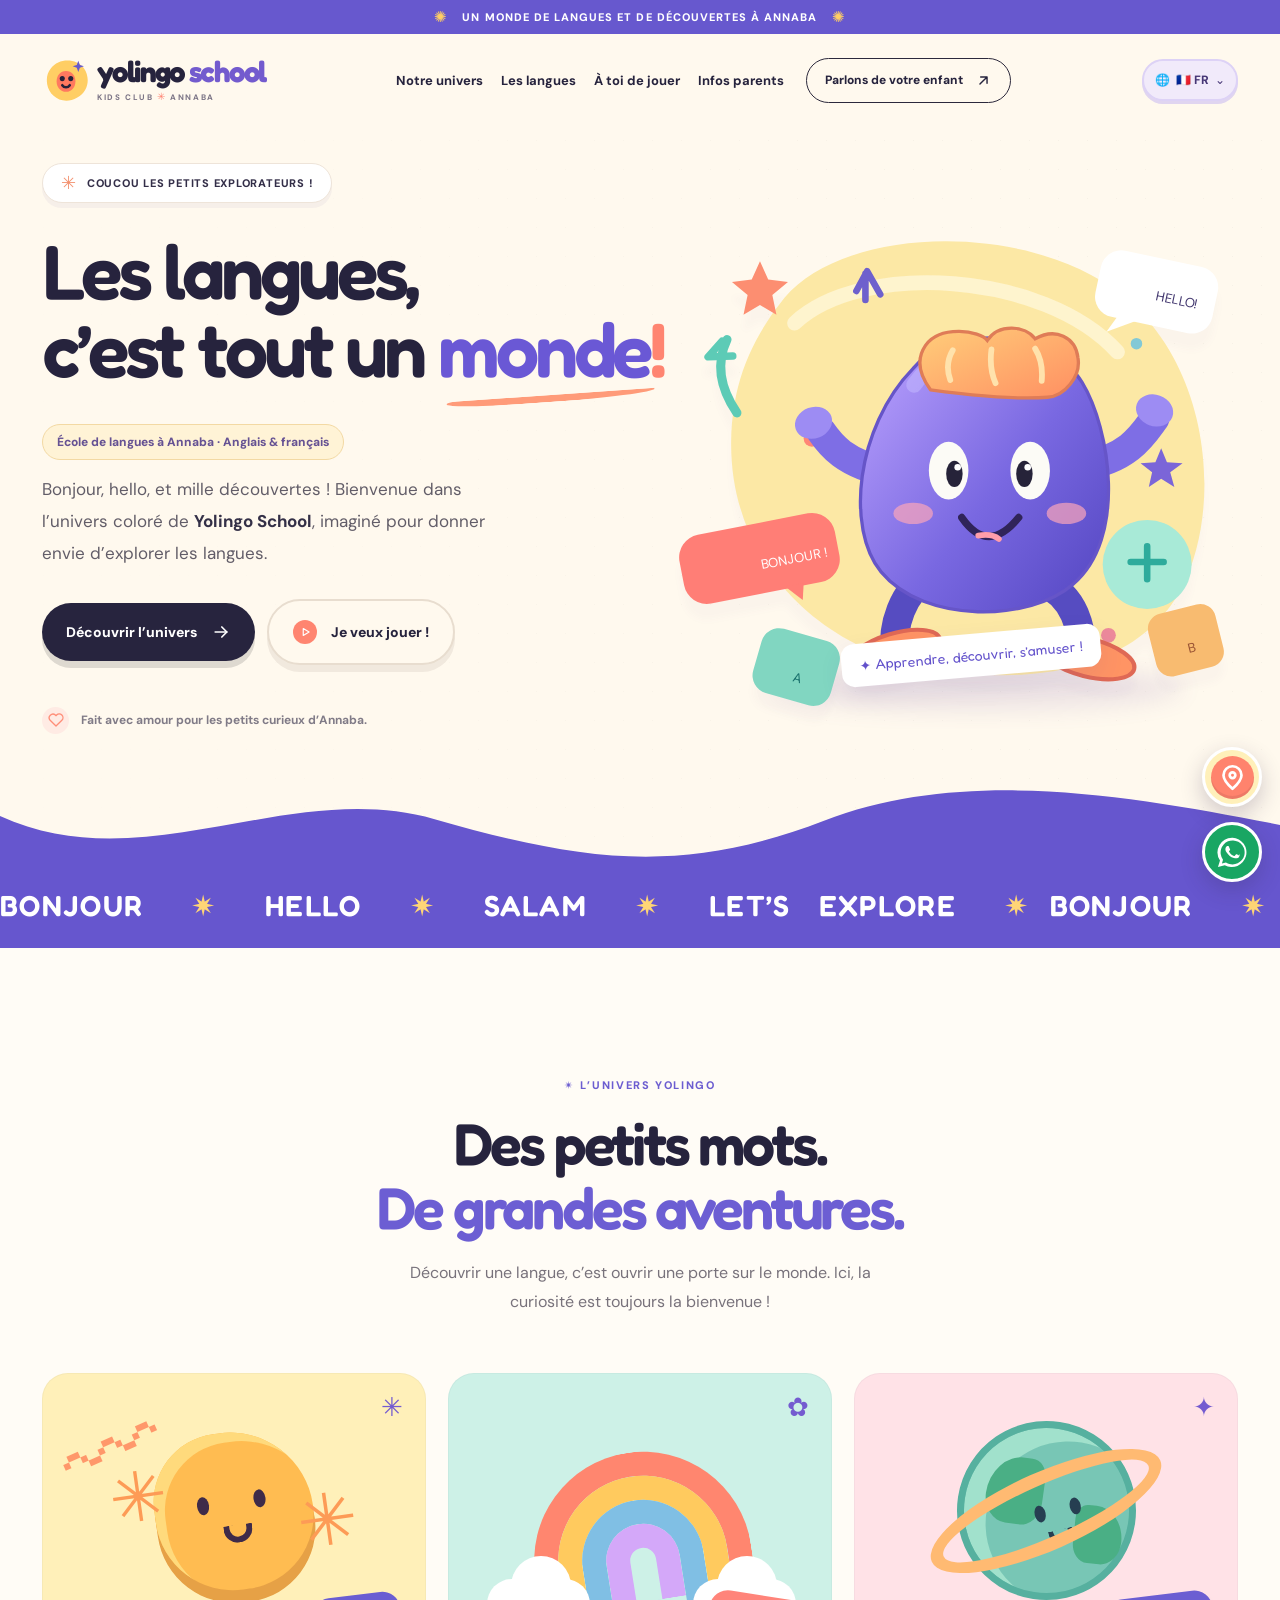
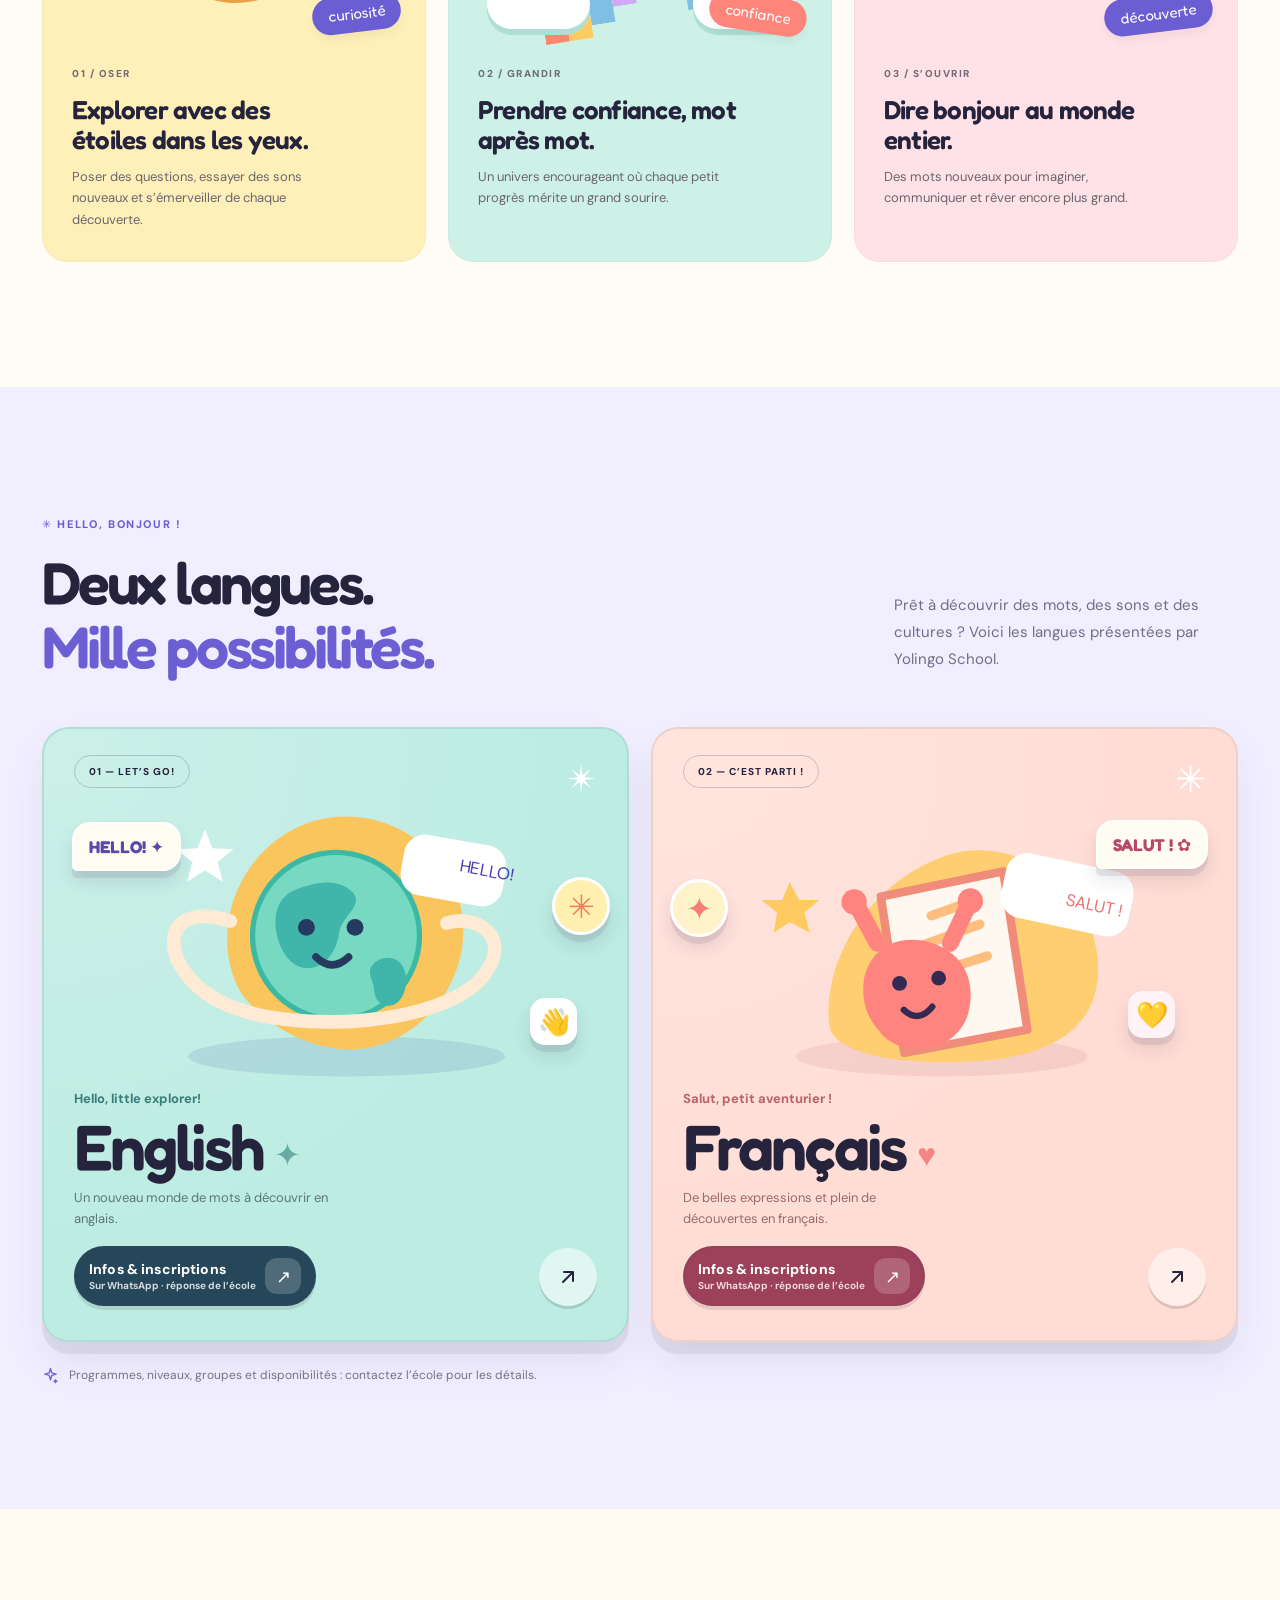
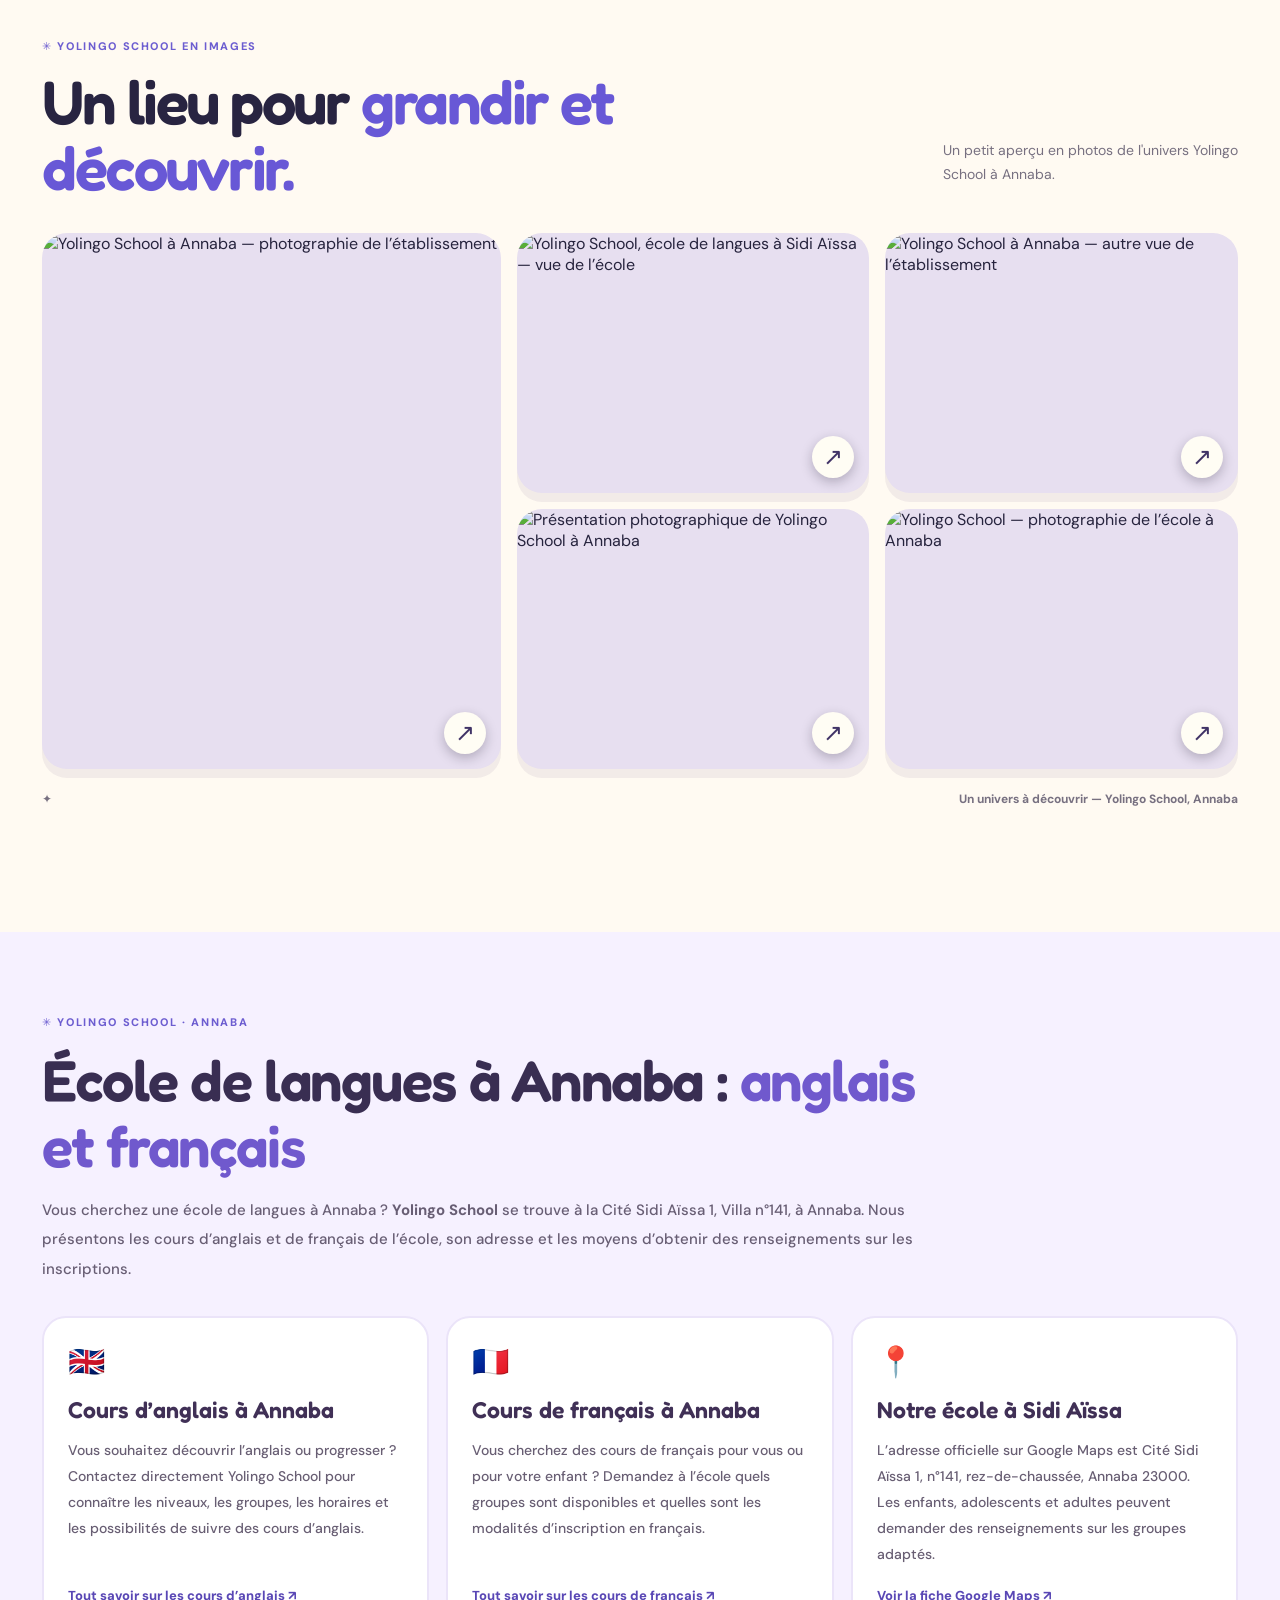
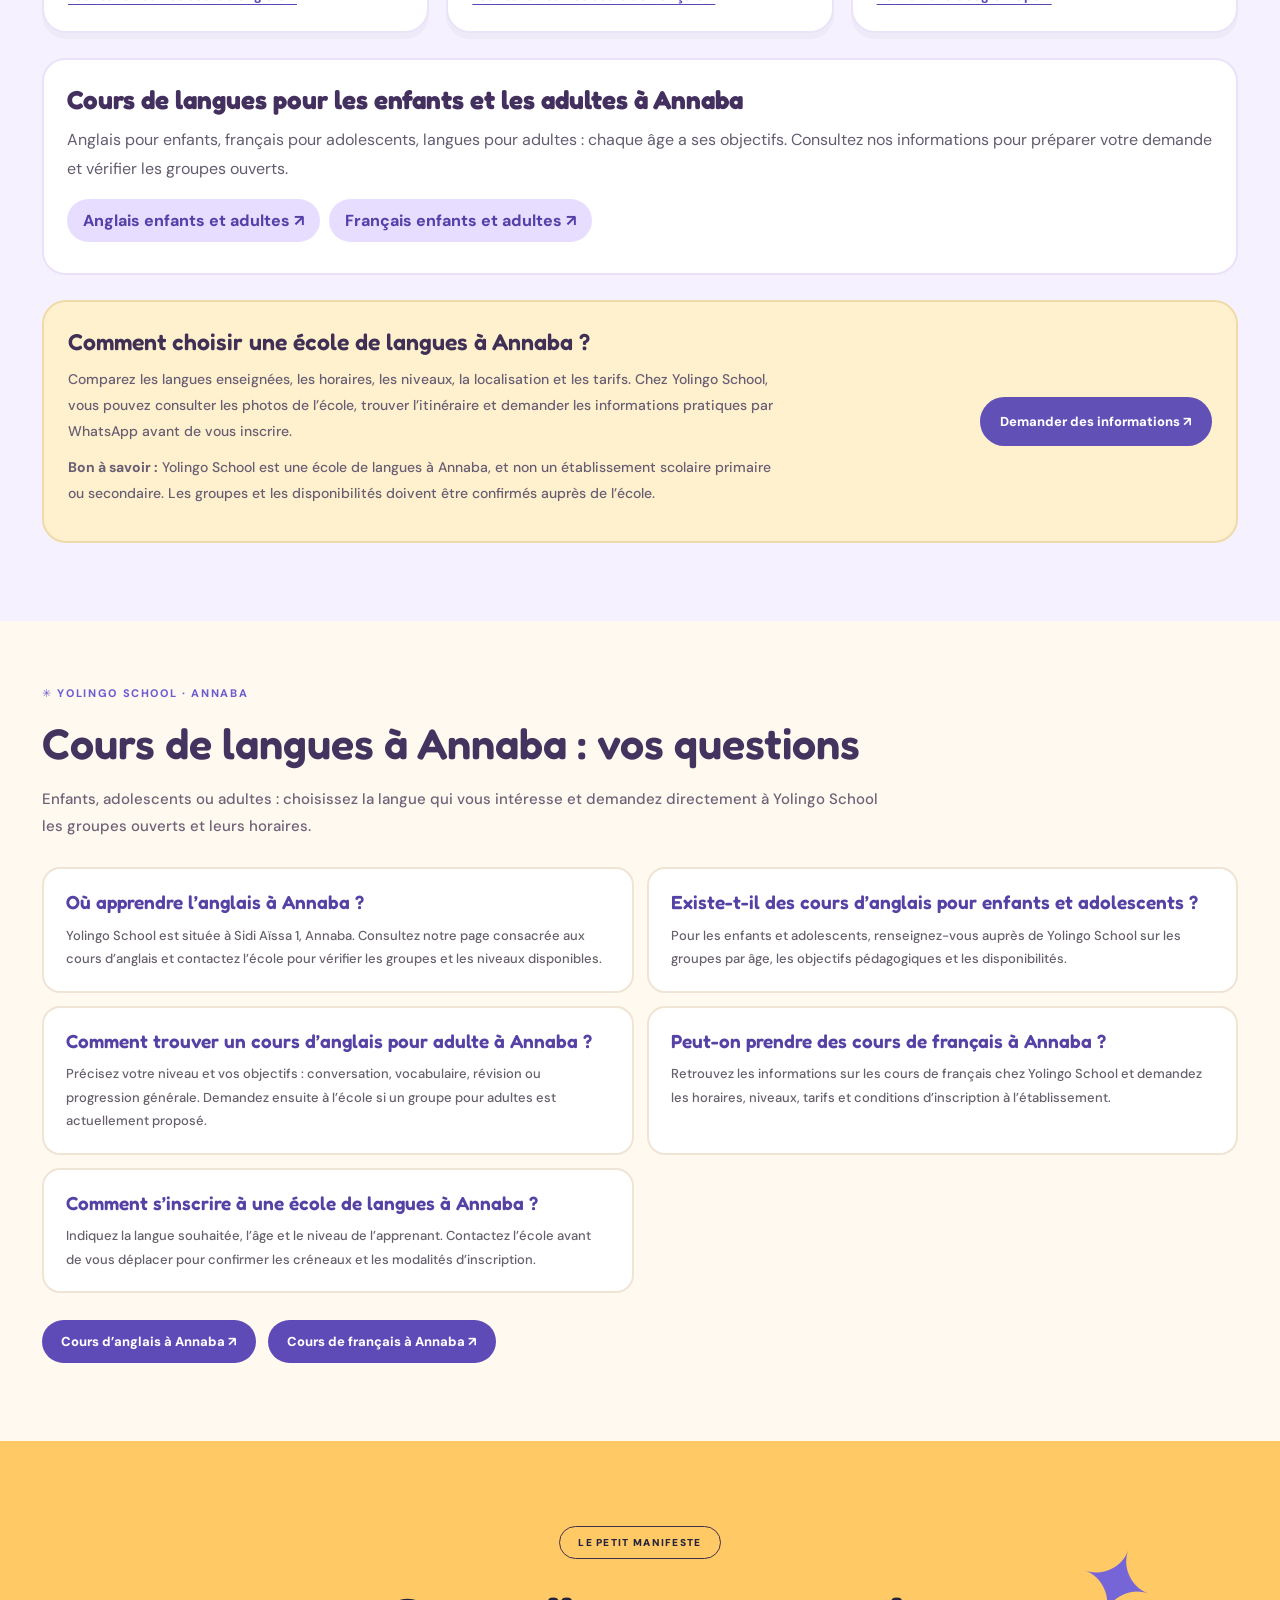
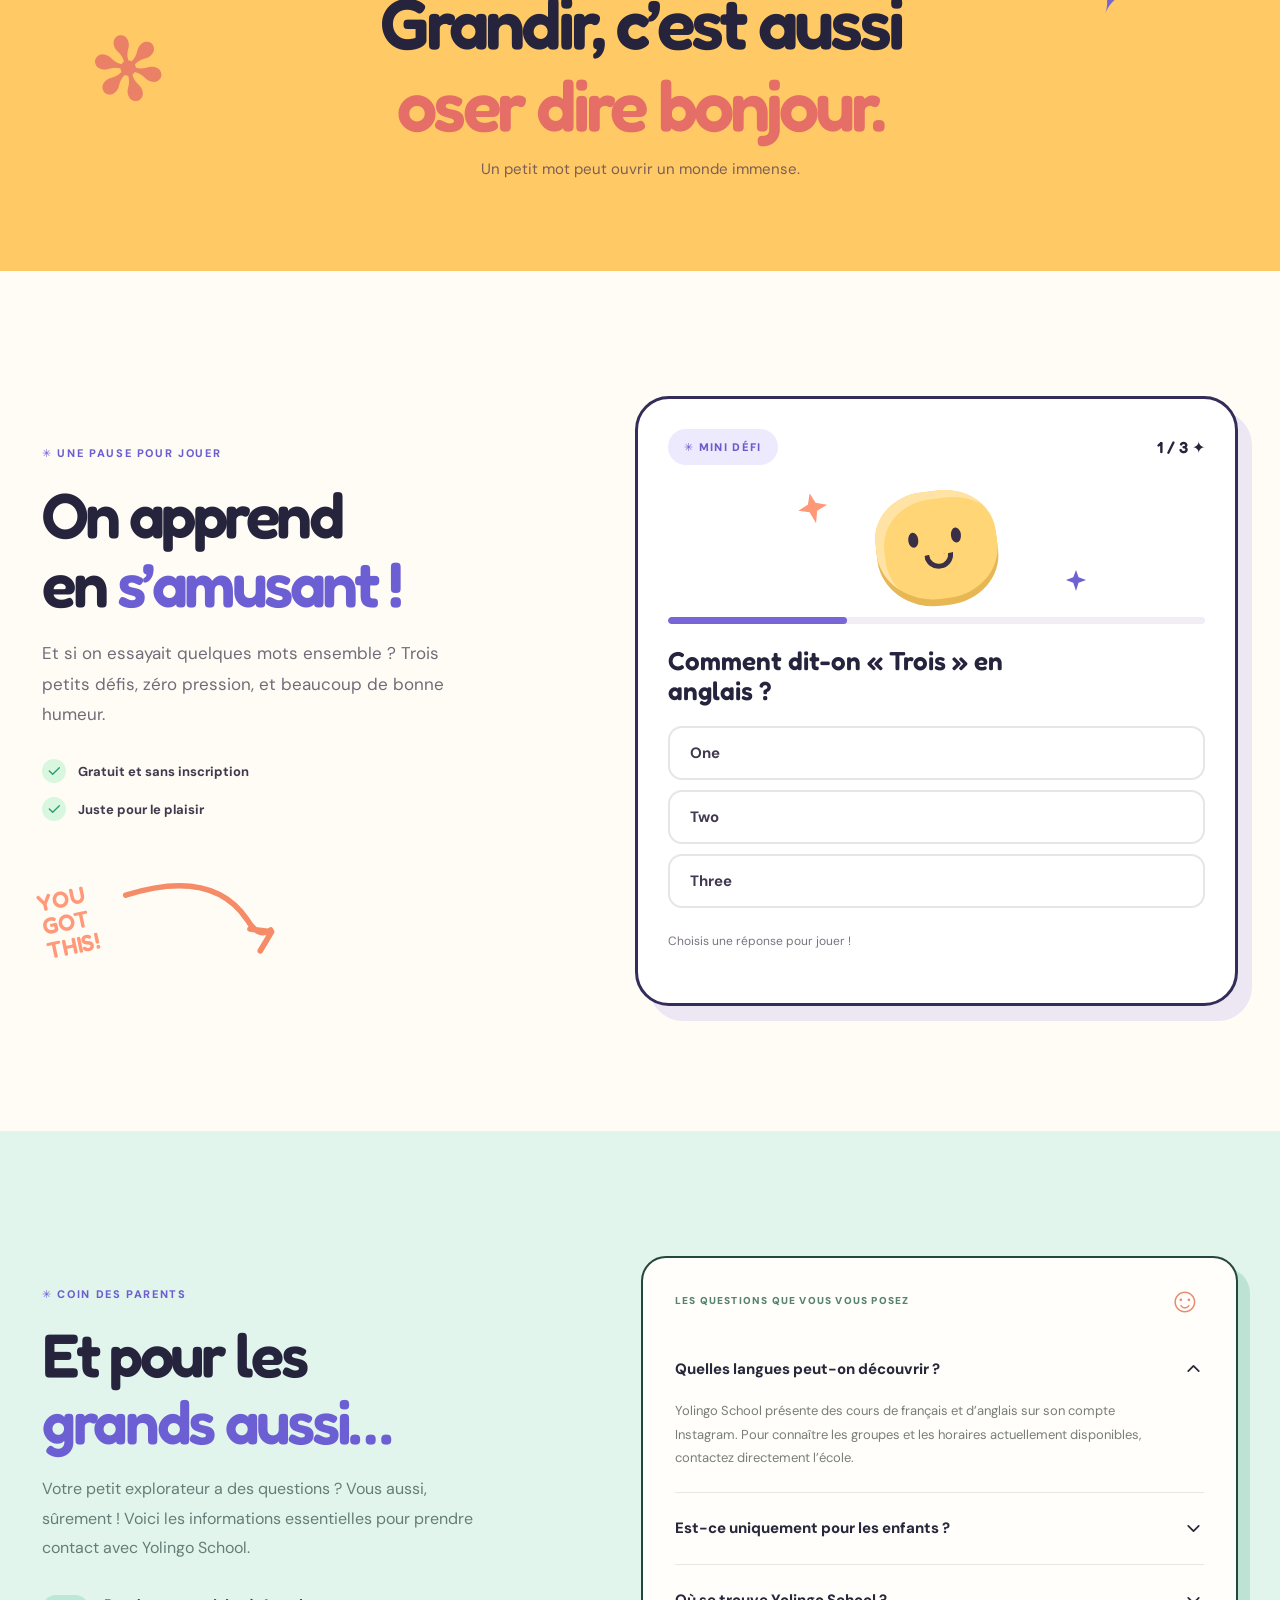
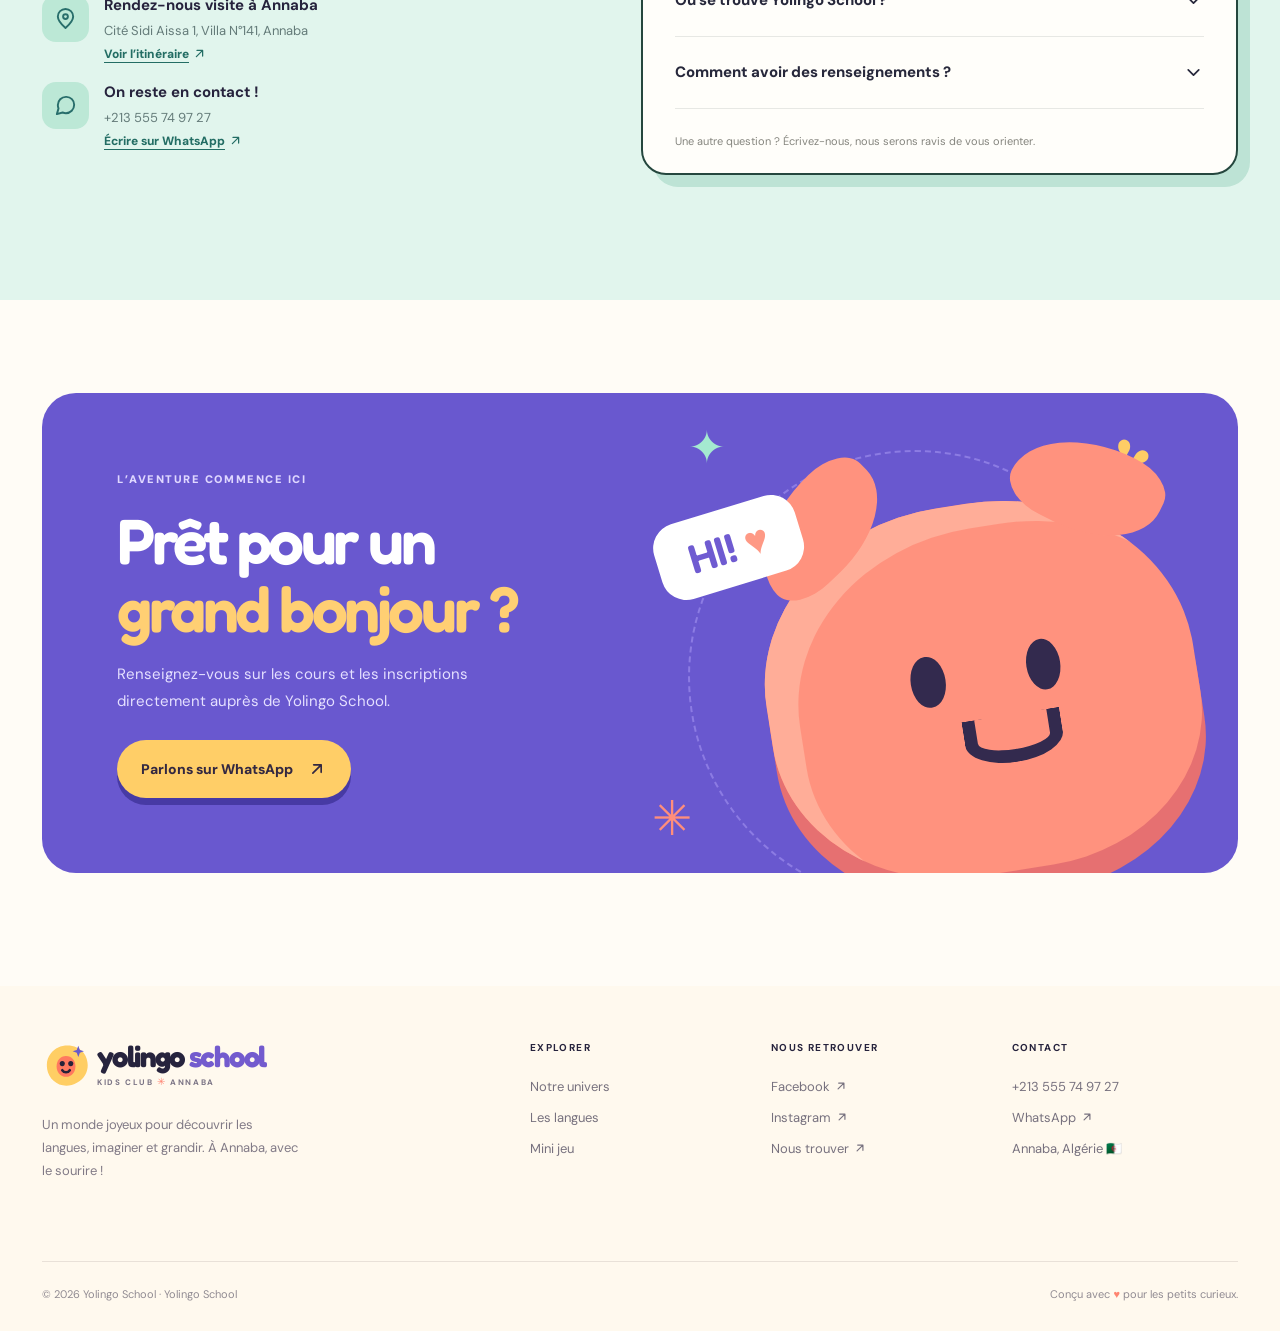
==== index.html @ d71b5281 "Improve Yolingo SEO previews headings images and style caching" ====
<!doctype html>
<html lang="fr">
  <head>
    
    
    
    <meta charset="UTF-8" />
    <meta name="viewport" content="width=device-width, initial-scale=1.0, viewport-fit=cover" />
    <meta name="theme-color" content="#fff9ed" />
    
    
    
    
    
    
    <link rel="icon" href="/favicon.svg" type="image/svg+xml" />
    <link rel="preconnect" href="https://fonts.googleapis.com" />
    <link rel="preconnect" href="https://fonts.gstatic.com" crossorigin />
    <link href="https://fonts.googleapis.com/css2?family=DM+Sans:wght@400;500;600;700&family=Fredoka:wght@400;500;600;700&display=swap" rel="stylesheet" />
    <script>document.documentElement.classList.add("js")</script>
    
  
    <title>Yolingo School Annaba | École de langues, anglais &amp; français</title>
    <meta name="description" content="Yolingo School, école de langues à Annaba, Sidi Aïssa. Cours d’anglais et de français pour enfants, adolescents et adultes. Adresse, photos et inscriptions." />
    <meta name="robots" content="index, follow, max-image-preview:large" />
    <link rel="canonical" href="https://yolingo-school.github.io/" />
    <link rel="alternate" hreflang="x-default" href="https://yolingo-school.github.io/" />
<link rel="alternate" hreflang="fr" href="https://yolingo-school.github.io/" />
<link rel="alternate" hreflang="fr-DZ" href="https://yolingo-school.github.io/" />
<link rel="alternate" hreflang="ar" href="https://yolingo-school.github.io/ar/" />
<link rel="alternate" hreflang="ar-DZ" href="https://yolingo-school.github.io/ar/" />
<link rel="alternate" hreflang="en" href="https://yolingo-school.github.io/en/" />
<link rel="alternate" hreflang="en-DZ" href="https://yolingo-school.github.io/en/" />
    <meta property="og:type" content="website" />
    <meta property="og:site_name" content="Yolingo School" />
    <meta property="og:locale" content="fr_DZ" />
    <meta property="og:url" content="https://yolingo-school.github.io/" />
    <meta property="og:title" content="Yolingo School Annaba | École de langues, anglais &amp; français" />
    <meta property="og:description" content="Yolingo School, école de langues à Annaba, Sidi Aïssa. Cours d’anglais et de français pour enfants, adolescents et adultes. Adresse, photos et inscriptions." />
    <meta name="twitter:card" content="summary_large_image" />
    <meta name="twitter:title" content="Yolingo School Annaba | École de langues, anglais &amp; français" />
    <meta name="twitter:description" content="Yolingo School, école de langues à Annaba, Sidi Aïssa. Cours d’anglais et de français pour enfants, adolescents et adultes. Adresse, photos et inscriptions." />
    <script type="application/ld+json">{"@context":"https://schema.org","@graph":[{"@type":["EducationalOrganization","LocalBusiness"],"@id":"https://yolingo-school.github.io/#yolingo-school","name":"Yolingo School","alternateName":["Yolingo","مدرسة يولينغو"],"description":"Language school in Annaba, Algeria, offering information about English and French language classes.","url":"https://yolingo-school.github.io/","telephone":"+213555749727","address":{"@type":"PostalAddress","streetAddress":"Cité Sidi Aïssa 1, Villa n°141, rez-de-chaussée","addressLocality":"Annaba","addressRegion":"Annaba","postalCode":"23000","addressCountry":"DZ"},"hasMap":"https://www.google.com/maps/dir/?api=1&destination=Yolingo%20School%2C%20Cit%C3%A9%20Sidi%20A%C3%AFssa%2C%201%20N141%2C%20Annaba%2023000%2C%20Algeria&destination_place_id=ChIJIXw7XKIH8BIRXjGzTcsNA-w","sameAs":["https://www.facebook.com/people/Yolingo-School/61583893682481/","https://www.instagram.com/yolingo_school_/"],"areaServed":{"@type":"City","name":"Annaba"},"availableLanguage":["fr","en","ar"],"contactPoint":{"@type":"ContactPoint","telephone":"+213555749727","contactType":"customer service","availableLanguage":["fr","en","ar"]},"image":"https://yolingo-school.github.io/assets/social-fr.png","logo":"https://yolingo-school.github.io/assets/school-logo.png"},{"@type":"WebSite","@id":"https://yolingo-school.github.io/#website","url":"https://yolingo-school.github.io/","name":"Yolingo School","alternateName":"Yolingo","inLanguage":["fr","ar","en"],"publisher":{"@id":"https://yolingo-school.github.io/#yolingo-school"}},{"@type":"WebPage","@id":"https://yolingo-school.github.io/#webpage","url":"https://yolingo-school.github.io/","name":"Yolingo School — Annaba","inLanguage":"fr","isPartOf":{"@id":"https://yolingo-school.github.io/#website"},"about":{"@id":"https://yolingo-school.github.io/#yolingo-school"},"primaryImageOfPage":{"@type":"ImageObject","url":"https://yolingo-school.github.io/assets/social-fr.png","width":1200,"height":630}}]}</script>
      <link rel="stylesheet" href="/site.css" />
      <meta property="og:image" content="https://yolingo-school.github.io/assets/social-fr.png" />
    <meta property="og:image:secure_url" content="https://yolingo-school.github.io/assets/social-fr.png" />
    <meta property="og:image:type" content="image/png" />
    <meta property="og:image:width" content="1200" />
    <meta property="og:image:height" content="630" />
    <meta property="og:image:alt" content="Yolingo School à Annaba — école de langues, anglais et français" />
    <meta name="twitter:image" content="https://yolingo-school.github.io/assets/social-fr.png" />
  </head>
  <body>
    <div id="root"><div class="page-wrap" id="top"><div class="announcement"><span class="announce-star">✺</span> Un monde de langues et de découvertes à Annaba <span class="announce-star">✺</span></div><header class="site-header"><div class="header-inner shell"><a href="#top" class="brand " aria-label="Yolingo School — retour en haut"><svg class="brand-symbol" viewBox="0 0 51 52" aria-hidden="true"><path d="M9 13C17 2 36 2 44 13c7 10 5 25-7 31C22 53 7 43 5 30c-1-7 0-12 4-17Z" fill="#FFCE64"></path><path d="M15 27c0-6 4-11 10-11s10 5 10 11-4 11-10 11-10-5-10-11Z" fill="#FF795F"></path><circle cx="21" cy="24" r="2.7" fill="#262339"></circle><circle cx="30" cy="24" r="2.7" fill="#262339"></circle><path d="M21 31c2 3 6 3 8 0" stroke="#262339" stroke-width="2.7" stroke-linecap="round" fill="none"></path><path d="m38 5 1.7 4.5L44 11l-4.3 1.5L38 17l-1.6-4.5L32 11l4.4-1.5L38 5Z" fill="#675ACB"></path></svg><span class="brand-text">yolingo <span class="brand-school">school</span><small>KIDS CLUB <span>✳</span> ANNABA</small></span></a><nav class="" aria-label="Navigation principale"><a href="#univers">Notre univers</a><a href="#langues">Les langues</a><a href="#jeu">À toi de jouer</a><a href="#parents">Infos parents</a><a href="https://wa.me/213555749727?text=Bonjour%20Yolingo%20School%20!%20Je%20souhaiterais%20avoir%20des%20informations%20sur%20vos%20cours%20de%20langues%20pour%20enfants." target="_blank" rel="noopener noreferrer" class="nav-mobile-contact">Nous contacter <svg width="18" height="18" viewBox="0 0 24 24" fill="none" stroke="currentColor" stroke-width="2" stroke-linecap="round" stroke-linejoin="round" aria-hidden="true"><path d="M7 17 17 7M8 7h9v9"></path></svg></a></nav><a href="https://wa.me/213555749727?text=Bonjour%20Yolingo%20School%20!%20Je%20souhaiterais%20avoir%20des%20informations%20sur%20vos%20cours%20de%20langues%20pour%20enfants." target="_blank" rel="noopener noreferrer" class="header-cta">Parlons de votre enfant <svg width="17" height="17" viewBox="0 0 24 24" fill="none" stroke="currentColor" stroke-width="2" stroke-linecap="round" stroke-linejoin="round" aria-hidden="true"><path d="M7 17 17 7M8 7h9v9"></path></svg></a><button aria-label="Ouvrir le menu" class="menu-toggle"><svg width="26" height="26" viewBox="0 0 24 24" fill="none" stroke="currentColor" stroke-width="2" stroke-linecap="round" stroke-linejoin="round" aria-hidden="true"><path d="M4 7h16M4 12h16M4 17h16"></path></svg></button></div></header><main><section class="hero" aria-labelledby="hero-title"><div class="hero-dots" aria-hidden="true"></div><div class="shell hero-grid"><div class="hero-copy"><div class="eyebrow hero-eyebrow"><span class="eyebrow-mini-icon">✳</span> COUCOU LES PETITS EXPLORATEURS !</div><h1 id="hero-title">Les langues,<br/>c’est tout un <span class="highlight-word">monde<span class="word-underline" aria-hidden="true"></span></span><span class="exclamation">!</span></h1><h2 class="yl-hero-local">École de langues à Annaba · Anglais & français</h2><p class="hero-desc">Bonjour, hello, et mille découvertes ! Bienvenue dans l’univers coloré de <strong>Yolingo School</strong>, imaginé pour donner envie d’explorer les langues.</p><div class="hero-actions"><a href="#langues" class="btn btn-dark">Découvrir l’univers <svg width="20" height="20" viewBox="0 0 24 24" fill="none" stroke="currentColor" stroke-width="2" stroke-linecap="round" stroke-linejoin="round" aria-hidden="true"><path d="M5 12h14"></path><path d="m13 6 6 6-6 6"></path></svg></a><a href="#jeu" class="btn btn-outline"><span class="play-icon"><svg width="14" height="14" viewBox="0 0 24 24" fill="none" stroke="currentColor" stroke-width="2" stroke-linecap="round" stroke-linejoin="round" aria-hidden="true"><path d="m9 6 10 6-10 6V6Z"></path></svg></span> Je veux jouer !</a></div><div class="hero-location"><span class="location-heart"><svg width="16" height="16" viewBox="0 0 24 24" fill="none" stroke="currentColor" stroke-width="2" stroke-linecap="round" stroke-linejoin="round" aria-hidden="true"><path d="M20.8 4.6a5.6 5.6 0 0 0-7.9 0l-.9.9-.9-.9a5.6 5.6 0 0 0-7.9 7.9L12 21l8.8-8.5a5.6 5.6 0 0 0 0-7.9Z"></path></svg></span> Fait avec amour pour les petits curieux d’Annaba.</div></div><div class="hero-picture"><svg viewBox="0 0 710 640" class="hero-artwork" role="img" aria-label="Illustration joyeuse : personnage violet souriant entouré de lettres et d'étoiles colorées"><defs><linearGradient id="ybody" x1=".1" y1=".2" x2=".95" y2=".95"><stop offset="0" stop-color="#AB94F7"></stop><stop offset=".5" stop-color="#7968E1"></stop><stop offset="1" stop-color="#5749C4"></stop></linearGradient><linearGradient id="yorange" x1="0" y1="0" x2="1" y2="1"><stop offset="0" stop-color="#FFCE7A"></stop><stop offset="1" stop-color="#FF8F62"></stop></linearGradient><radialGradient id="yorb" cx=".3" cy=".2" r=".85"><stop offset="0" stop-color="#FFEBA5"></stop><stop offset="1" stop-color="#F6BE51"></stop></radialGradient><filter id="yshadow" x="-50%" y="-50%" width="200%" height="200%"><feGaussianBlur stdDeviation="14"></feGaussianBlur></filter></defs><ellipse cx="372" cy="590" rx="250" ry="27" fill="#7559AA" opacity=".13" filter="url(#yshadow)"></ellipse><path d="M138 116C208 34 404 24 523 96s148 239 107 350c-39 106-159 145-306 122C174 545 72 432 73 292c1-74 25-126 65-176Z" fill="#FCE8A5"></path><path d="M150 147C231 71 453 84 542 182" fill="none" stroke="#fff9dd" stroke-width="18" stroke-linecap="round" opacity=".75"></path><circle cx="578" cy="440" r="54" fill="#A8EAD7"></circle><path d="M558 437h40M578 418v40" stroke="#2EAB9C" stroke-width="8" stroke-linecap="round"></path><g class="art-orbit art-orbit-1"><path d="M80 256q-32-47-12-89" stroke="#5DCBB6" stroke-width="11" stroke-linecap="round" fill="none"></path><path d="M62 169 45 188l30-1" fill="none" stroke="#5DCBB6" stroke-width="9" stroke-linecap="round" stroke-linejoin="round"></path></g><g class="art-orbit art-orbit-2" transform="translate(515 68) rotate(12)"><rect width="145" height="82" rx="25" fill="white"></rect><path d="M34 76 23 101l38-24" fill="white"></path><text x="73" y="51" fill="#40356D" fontSize="27" fontFamily="Fredoka, sans-serif" fontWeight="600" textAnchor="middle">HELLO!</text></g><g class="art-orbit art-orbit-3" transform="translate(13 390) rotate(-11)"><rect width="192" height="85" rx="28" fill="#FF7E76"></rect><path d="m120 82 18 20 5-20" fill="#FF7E76"></path><text x="96" y="56" fill="white" fontSize="28" fontWeight="600" fontFamily="Fredoka, sans-serif" textAnchor="middle">BONJOUR !</text></g><path d="m108 72 10 22 24 3-19 16 5 24-20-12-20 12 5-24-19-16 24-3 10-22Z" fill="#FC8E71" class="art-spin"></path><path d="m595 299 7 17 19 1-15 11 5 18-16-10-15 10 4-18-14-11 18-1 7-17Z" fill="#7B65D8" class="art-spin"></path><circle cx="171" cy="287" r="10" fill="#FF8676"></circle><circle cx="531" cy="526" r="9" fill="#ED8A9B"></circle><circle cx="565" cy="172" r="7" fill="#83C9D6"></circle><path d="M312 456c-31 16-44 60-40 92" stroke="#564CC1" stroke-width="35" stroke-linecap="round" fill="none"></path><path d="M450 461c42 18 48 58 50 88" stroke="#564CC1" stroke-width="35" stroke-linecap="round" fill="none"></path><ellipse cx="271" cy="547" rx="58" ry="23" transform="rotate(-17 271 547)" fill="#FF9464" stroke="#DF6955" stroke-width="5"></ellipse><ellipse cx="506" cy="553" rx="58" ry="23" transform="rotate(14 506 553)" fill="#FF9464" stroke="#DF6955" stroke-width="5"></ellipse><path d="M266 329c-56-11-73-35-84-51" stroke="#7E6EE5" stroke-width="36" stroke-linecap="round" fill="none"></path><path d="M501 320c56-8 74-41 86-57" stroke="#7E6EE5" stroke-width="36" stroke-linecap="round" fill="none"></path><ellipse cx="173" cy="268" rx="23" ry="19" transform="rotate(-20 173 268)" fill="#9D8CF3"></ellipse><ellipse cx="587" cy="253" rx="23" ry="19" transform="rotate(20 587 253)" fill="#9D8CF3"></ellipse><path d="M294 202c43-53 164-51 205 17 34 56 55 189-11 245-51 45-180 49-233-15-43-52-31-175 39-247Z" fill="url(#ybody)" stroke="#6655C8" stroke-width="4"></path><path d="M295 222c26-37 67-51 127-43" stroke="#C4B8FF" stroke-width="19" stroke-linecap="round" fill="none" opacity=".55"></path><ellipse cx="337" cy="326" rx="24" ry="35" fill="#FCFBF6"></ellipse><ellipse cx="436" cy="326" rx="24" ry="35" fill="#FCFBF6"></ellipse><ellipse cx="344" cy="330" rx="10" ry="16" fill="#262339"></ellipse><ellipse cx="429" cy="330" rx="10" ry="16" fill="#262339"></ellipse><circle cx="348" cy="322" r="4" fill="white"></circle><circle cx="433" cy="322" r="4" fill="white"></circle><ellipse cx="294" cy="378" rx="24" ry="13" fill="#FBA5BB" opacity=".7"></ellipse><ellipse cx="480" cy="378" rx="24" ry="13" fill="#FBA5BB" opacity=".7"></ellipse><path d="M353 383q32 46 69 0" stroke="#302459" stroke-width="9" stroke-linecap="round" fill="none"></path><path d="M373 405q16-3 25 4" stroke="#FF9DAA" stroke-width="7" stroke-linecap="round" fill="none"></path><path d="M315 228c-17-23-15-41-6-54 18-25 66-18 75-6 14-21 46-18 58-2 25-14 49-2 52 23 4 23-17 47-37 48-40 3-105-4-142-9Z" fill="url(#yorange)" stroke="#DF7C57" stroke-width="4"></path><path d="M342 180q-10 17-3 36M389 179q-3 23 5 41M442 178q10 16 8 39" stroke="#FFE2AC" stroke-width="7" stroke-linecap="round" fill="none"></path><g class="art-orbit art-orbit-4" transform="translate(103 524) rotate(16)"><rect width="98" height="81" rx="22" fill="#81D6C1"></rect><text x="49" y="58" fontFamily="Fredoka,sans-serif" textAnchor="middle" fontWeight="600" fontSize="48" fill="#1A726E">A</text></g><g class="art-orbit art-orbit-5" transform="translate(583 493) rotate(-14)"><rect width="84" height="78" rx="19" fill="#F8BB70"></rect><text x="42" y="55" fontFamily="Fredoka,sans-serif" textAnchor="middle" fontWeight="600" fontSize="46" fill="#995233">B</text></g><path d="m225 108 13-24 16 28M236 87v32" stroke="#6E60CD" stroke-width="8" stroke-linecap="round" stroke-linejoin="round" fill="none"></path></svg><span class="hero-float-tag">✦ Apprendre, découvrir, s’amuser !</span></div></div><div class="hero-waveline" aria-hidden="true"><svg viewBox="0 0 1440 97" preserveAspectRatio="none"><path d="M0 38c162 81 325-47 489 4s276 70 438 2 353-29 513 5v48H0Z" fill="#6656CE"></path></svg></div></section><div class="marquee-band"><div class="marquee-track" aria-hidden="true"><span>BONJOUR <b>✷</b> HELLO <b>✷</b> SALAM <b>✷</b> LET’S EXPLORE <b>✷</b> </span><span>BONJOUR <b>✷</b> HELLO <b>✷</b> SALAM <b>✷</b> LET’S EXPLORE <b>✷</b> </span><span>BONJOUR <b>✷</b> HELLO <b>✷</b> SALAM <b>✷</b> LET’S EXPLORE <b>✷</b> </span><span>BONJOUR <b>✷</b> HELLO <b>✷</b> SALAM <b>✷</b> LET’S EXPLORE <b>✷</b> </span></div></div><section id="univers" class="story-section section-padding"><div class="shell"><div class="section-heading centered" data-reveal=""><span class="section-kicker">✴ L’UNIVERS YOLINGO</span><h2>Des petits mots.<br/><em>De grandes aventures.</em></h2><p>Découvrir une langue, c’est ouvrir une porte sur le monde. Ici, la curiosité est toujours la bienvenue !</p></div><div class="story-layout"><div class="story-feature story-feature-yellow" data-reveal=""><div class="story-icon-wrap">✳</div><div class="story-picture story-picture-play"><span class="picture-squiggle">〰</span><div class="sun-face"><span class="sf-eye"></span><span class="sf-eye"></span><span class="sf-mouth"></span></div><span class="picture-tag picture-tag-blue">curiosité</span></div><div class="story-body"><span>01 / OSER</span><h3>Explorer avec des étoiles dans les yeux.</h3><p>Poser des questions, essayer des sons nouveaux et s’émerveiller de chaque découverte.</p></div></div><div class="story-feature story-feature-mint" data-reveal=""><div class="story-icon-wrap">✿</div><div class="story-picture story-picture-smile"><div class="rainbow-arch"><i></i><i></i><i></i><i></i></div><span class="puffy-cloud cloud-left"></span><span class="puffy-cloud cloud-right"></span><span class="picture-tag picture-tag-coral">confiance</span></div><div class="story-body"><span>02 / GRANDIR</span><h3>Prendre confiance, mot après mot.</h3><p>Un univers encourageant où chaque petit progrès mérite un grand sourire.</p></div></div><div class="story-feature story-feature-pink" data-reveal=""><div class="story-icon-wrap">✦</div><div class="story-picture story-picture-world"><div class="earth-smile"><i class="earth-eye"></i><i class="earth-eye"></i><i class="earth-mouth"></i></div><span class="planet-ring"></span><span class="picture-tag picture-tag-purple">découverte</span></div><div class="story-body"><span>03 / S’OUVRIR</span><h3>Dire bonjour au monde entier.</h3><p>Des mots nouveaux pour imaginer, communiquer et rêver encore plus grand.</p></div></div></div></div></section><section id="langues" class="languages-section section-padding"><div class="shell"><div class="languages-header" data-reveal=""><div><span class="section-kicker">✳ HELLO, BONJOUR !</span><h2>Deux langues.<br/><em>Mille possibilités.</em></h2></div><p>Prêt à découvrir des mots, des sons et des cultures ? Voici les langues présentées par Yolingo School.</p></div><div class="language-grid"><a class="language-card english-card course-choice" data-reveal="" data-course="english" href="https://wa.me/213555749727?text=Bonjour%20!%20Je%20souhaite%20conna%C3%AEtre%20les%20informations%20sur%20les%20cours%20d%E2%80%99anglais%20pour%20enfants%20chez%20Yolingo%20School." target="_blank" rel="noopener noreferrer" aria-label="Informations et inscriptions pour les cours d’anglais"><div class="course-kinetic-stickers" aria-hidden="true"><span class="course-motion-badge word">HELLO! ✦</span><span class="course-motion-badge spark">✳</span><span class="course-motion-badge wave">👋</span></div><div class="language-card-top"><span class="language-number">01 — LET’S GO!</span><span class="language-deco-star">✴</span></div><svg viewBox="0 0 420 265" class="language-art" aria-hidden="true"><ellipse cx="220" cy="235" rx="150" ry="19" fill="#334EAA" opacity=".12"></ellipse><path d="M120 175c-36-66 7-155 85-166 70-9 133 49 125 118-7 65-67 111-125 100-33-6-66-26-85-52Z" fill="#FBC55E"></path><circle cx="210" cy="121" r="79" fill="#77D9C1" stroke="#3BB9A4" stroke-width="5"></circle><path d="M170 78c30-12 45-8 55 1 13 13-10 23-12 39-4 27-23 39-40 31-20-10-32-58-3-71Zm80 66c17-8 29 6 26 25-5 26-30 22-30 2 0-8-11-18 4-27Z" fill="#40B5A9"></path><circle cx="182" cy="113" r="8" fill="#243A5E"></circle><circle cx="228" cy="113" r="8" fill="#243A5E"></circle><path d="M191 141q15 15 31 0" stroke="#243A5E" stroke-width="7" fill="none" stroke-linecap="round"></path><path d="M110 107C37 84 41 157 106 186s209 20 245-29c27-38-12-57-36-48" stroke="#FFEAD5" stroke-width="13" stroke-linecap="round" fill="none"></path><rect x="278" y="22" width="98" height="58" rx="20" fill="#fff" transform="rotate(10 278 22)"></rect><text x="326" y="60" textAnchor="middle" fill="#463BB1" fontFamily="Fredoka,sans-serif" fontSize="21" fontWeight="600" transform="rotate(10 326 60)">HELLO!</text><path d="m86 20 7 18 20 1-15 12 5 19-17-11-17 11 5-19-15-12 20-1 7-18Z" fill="#fff"></path></svg><div class="language-card-bottom"><div><span class="language-subtitle">Hello, little explorer!</span><h3>English <span>✦</span></h3><p>Un nouveau monde de mots à découvrir en anglais.</p><span class="course-cta"><span class="course-cta-copy"><span class="course-cta-title">Infos &amp; inscriptions</span><span class="course-cta-sub">Sur WhatsApp · réponse de l’école</span></span><span class="course-cta-arrow" aria-hidden="true">↗</span></span></div><span class="round-arrow" aria-hidden="true"><svg width="24" height="24" viewBox="0 0 24 24" fill="none" stroke="currentColor" stroke-width="2" stroke-linecap="round" stroke-linejoin="round" aria-hidden="true"><path d="M7 17 17 7M8 7h9v9"></path></svg></span></div></a><a class="language-card french-card course-choice" data-reveal="" data-course="french" href="https://wa.me/213555749727?text=Bonjour%20!%20Je%20souhaite%20conna%C3%AEtre%20les%20informations%20sur%20les%20cours%20de%20fran%C3%A7ais%20pour%20enfants%20chez%20Yolingo%20School." target="_blank" rel="noopener noreferrer" aria-label="Informations et inscriptions pour les cours de français"><div class="course-kinetic-stickers" aria-hidden="true"><span class="course-motion-badge word">SALUT ! ✿</span><span class="course-motion-badge spark">✦</span><span class="course-motion-badge wave">💛</span></div><div class="language-card-top"><span class="language-number">02 — C’EST PARTI !</span><span class="language-deco-star">✳</span></div><svg viewBox="0 0 420 265" class="language-art" aria-hidden="true"><ellipse cx="207" cy="235" rx="138" ry="19" fill="#AA4454" opacity=".1"></ellipse><path d="M101 208c-9-67 42-140 110-163 61-21 135 25 143 93 8 63-34 99-122 102-70 3-125-8-131-32Z" fill="#FFCE71"></path><path d="M143 93 255 55l41 146-113 36Z" fill="#FFF8F1" stroke="#EF8C7A" stroke-width="8" stroke-linejoin="round" transform="rotate(7 220 140)"></path><path d="M197 102 231 90M178 134l65-24M188 160l62-20" stroke="#FFBE7E" stroke-width="9" stroke-linecap="round"></path><path d="M133 164c4-28 29-46 62-37 36 10 44 41 37 67-10 37-59 43-80 22-14-15-21-28-19-52Z" fill="#FF837E"></path><circle cx="167" cy="166" r="7" fill="#342A51"></circle><circle cx="204" cy="161" r="7" fill="#342A51"></circle><path d="M171 191q14 13 27-3" fill="none" stroke="#342A51" stroke-width="6" stroke-linecap="round"></path><path d="m146 128-20-37M215 128l18-38" stroke="#FF837E" stroke-width="16" stroke-linecap="round"></path><circle cx="124" cy="89" r="12" fill="#FF837E"></circle><circle cx="234" cy="88" r="12" fill="#FF837E"></circle><g transform="translate(272 39) rotate(12)"><rect width="123" height="62" rx="20" fill="#fff"></rect><text x="61" y="41" fill="#EA736F" fontSize="22" fontFamily="Fredoka,sans-serif" textAnchor="middle" fontWeight="600">SALUT !</text></g><path d="m63 70 9 17 19 0-14 12 5 19-19-10-15 10 3-19-15-12h20l7-17Z" fill="#FFCB61"></path></svg><div class="language-card-bottom"><div><span class="language-subtitle">Salut, petit aventurier !</span><h3>Français <span>♥</span></h3><p>De belles expressions et plein de découvertes en français.</p><span class="course-cta"><span class="course-cta-copy"><span class="course-cta-title">Infos &amp; inscriptions</span><span class="course-cta-sub">Sur WhatsApp · réponse de l’école</span></span><span class="course-cta-arrow" aria-hidden="true">↗</span></span></div><span class="round-arrow" aria-hidden="true"><svg width="24" height="24" viewBox="0 0 24 24" fill="none" stroke="currentColor" stroke-width="2" stroke-linecap="round" stroke-linejoin="round" aria-hidden="true"><path d="M7 17 17 7M8 7h9v9"></path></svg></span></div></a></div><div class="language-footnote"><svg width="17" height="17" viewBox="0 0 24 24" fill="none" stroke="currentColor" stroke-width="2" stroke-linecap="round" stroke-linejoin="round" aria-hidden="true"><path d="m12 2 1.8 6.2L20 10l-6.2 1.8L12 18l-1.8-6.2L4 10l6.2-1.8L12 2Z"></path><path d="m19 18 .7 1.3L21 20l-1.3.7L19 22l-.7-1.3L17 20l1.3-.7L19 18Z"></path></svg> Programmes, niveaux, groupes et disponibilités : contactez l’école pour les détails.</div></div></section><section id="photos" class="yolingo-gallery-section section-padding" aria-labelledby="gallery-title"><div class="shell"><div class="yl-gallery-heading"><div><span class="section-kicker">✳ YOLINGO SCHOOL EN IMAGES</span><h2 id="gallery-title">Un lieu pour <em>grandir et découvrir.</em></h2></div><p>Un petit aperçu en photos de l'univers Yolingo School à Annaba.</p></div><div class="yl-gallery-track" aria-label="Photos de Yolingo School"><a class="yl-gallery-photo yl-gallery-photo-1" href="https://lh3.googleusercontent.com/gps-cs-s/ANWiy9RXkZxK2fuibu9xvFJJxNdwMlWX9Hmm6TpPHmRTxs9DQ3gcvHsPgLQIPVK4U6Q1ghweDkpzAxwLbEn-EIfHPybwQroOkIw5hEMqWZMLWOjMa-EZIgV0Nyh_P4SNsnEJ9RDYCUn_St6xkrXX=s1360-w1360-h1020-rw" target="_blank" rel="noopener noreferrer" aria-label="Agrandir la photo 1 de Yolingo School"><img src="https://lh3.googleusercontent.com/gps-cs-s/ANWiy9RXkZxK2fuibu9xvFJJxNdwMlWX9Hmm6TpPHmRTxs9DQ3gcvHsPgLQIPVK4U6Q1ghweDkpzAxwLbEn-EIfHPybwQroOkIw5hEMqWZMLWOjMa-EZIgV0Nyh_P4SNsnEJ9RDYCUn_St6xkrXX=s1360-w1360-h1020-rw" alt="Yolingo School à Annaba — photographie de l’établissement" width="1360" height="1020" loading="lazy" decoding="async" referrerpolicy="no-referrer"><span class="yl-gallery-expand" aria-hidden="true">↗</span></a><a class="yl-gallery-photo yl-gallery-photo-2" href="https://lh3.googleusercontent.com/gps-cs-s/ANWiy9SeZEdMfoycMdjJTXCi7EBUMUKxN-3o6E_qHXL41_Io9rk50Y1kXKQdrJCjDdzBYDKgTUi8GMU8wcOpMY3mwge7HLr7Y_QWSjDk4lzmCrxi6wVElPmixC1jk_BGWyI6JgQWIyUHwGstqlW5=s1360-w1360-h1020-rw" target="_blank" rel="noopener noreferrer" aria-label="Agrandir la photo 2 de Yolingo School"><img src="https://lh3.googleusercontent.com/gps-cs-s/ANWiy9SeZEdMfoycMdjJTXCi7EBUMUKxN-3o6E_qHXL41_Io9rk50Y1kXKQdrJCjDdzBYDKgTUi8GMU8wcOpMY3mwge7HLr7Y_QWSjDk4lzmCrxi6wVElPmixC1jk_BGWyI6JgQWIyUHwGstqlW5=s1360-w1360-h1020-rw" alt="Yolingo School, école de langues à Sidi Aïssa — vue de l’école" width="1360" height="1020" loading="lazy" decoding="async" referrerpolicy="no-referrer"><span class="yl-gallery-expand" aria-hidden="true">↗</span></a><a class="yl-gallery-photo yl-gallery-photo-3" href="https://lh3.googleusercontent.com/gps-cs-s/ANWiy9SZIjOhsA2J3OWp-w5BMKVCSRSuAmU_nKIeNIr8bVE0QBSo5DWhXJAlkNVl9aX9_HEnuMMDknSMfg6hdBYMODJBzioToatHBiiPM_udTzAXDDM0swsfdIjgmhuvJJEGv5A3tCnD6q3VjdaD=s1360-w1360-h1020-rw" target="_blank" rel="noopener noreferrer" aria-label="Agrandir la photo 3 de Yolingo School"><img src="https://lh3.googleusercontent.com/gps-cs-s/ANWiy9SZIjOhsA2J3OWp-w5BMKVCSRSuAmU_nKIeNIr8bVE0QBSo5DWhXJAlkNVl9aX9_HEnuMMDknSMfg6hdBYMODJBzioToatHBiiPM_udTzAXDDM0swsfdIjgmhuvJJEGv5A3tCnD6q3VjdaD=s1360-w1360-h1020-rw" alt="Yolingo School à Annaba — autre vue de l’établissement" width="1360" height="1020" loading="lazy" decoding="async" referrerpolicy="no-referrer"><span class="yl-gallery-expand" aria-hidden="true">↗</span></a><a class="yl-gallery-photo yl-gallery-photo-4" href="https://lh3.googleusercontent.com/gps-cs-s/ANWiy9Tz8EF0_0tDx5dclKGLboYmF8OS2g8mbn5AT2QABMEcS-idCKuUfNCSdXFxwqUtpIFPGGdt18PmQmMDmEAzhoX9rmbz924Yti4UhT6DTEH3gJfEQpy0HMX4NJe8C3yVoaGn2Dmc3ScUFx2F=s1360-w1360-h1020-rw" target="_blank" rel="noopener noreferrer" aria-label="Agrandir la photo 4 de Yolingo School"><img src="https://lh3.googleusercontent.com/gps-cs-s/ANWiy9Tz8EF0_0tDx5dclKGLboYmF8OS2g8mbn5AT2QABMEcS-idCKuUfNCSdXFxwqUtpIFPGGdt18PmQmMDmEAzhoX9rmbz924Yti4UhT6DTEH3gJfEQpy0HMX4NJe8C3yVoaGn2Dmc3ScUFx2F=s1360-w1360-h1020-rw" alt="Présentation photographique de Yolingo School à Annaba" width="1360" height="1020" loading="lazy" decoding="async" referrerpolicy="no-referrer"><span class="yl-gallery-expand" aria-hidden="true">↗</span></a><a class="yl-gallery-photo yl-gallery-photo-5" href="https://lh3.googleusercontent.com/gps-cs-s/ANWiy9QDB-S_ay-1dXpn0R2XVGwbuBTI5-odf7BJBYWS4ps59Zrk_lRh_gEJeWQxbHDbabrWtudogwgsHJJxpUo6xjJoz8MzCFID5P0uQqAceiv4CO2iCt1KNY4W_Guzm26CJHsd2yntC4RlaFJ1=s1360-w1360-h1020-rw" target="_blank" rel="noopener noreferrer" aria-label="Agrandir la photo 5 de Yolingo School"><img src="https://lh3.googleusercontent.com/gps-cs-s/ANWiy9QDB-S_ay-1dXpn0R2XVGwbuBTI5-odf7BJBYWS4ps59Zrk_lRh_gEJeWQxbHDbabrWtudogwgsHJJxpUo6xjJoz8MzCFID5P0uQqAceiv4CO2iCt1KNY4W_Guzm26CJHsd2yntC4RlaFJ1=s1360-w1360-h1020-rw" alt="Yolingo School — photographie de l’école à Annaba" width="1360" height="1020" loading="lazy" decoding="async" referrerpolicy="no-referrer"><span class="yl-gallery-expand" aria-hidden="true">↗</span></a></div><div class="yl-gallery-caption">✦ <span>Un univers à découvrir — Yolingo School, Annaba</span><span class="yl-gallery-swipe">← Faites glisser pour voir les photos →</span></div></div></section><section id="ecole-langues-annaba" class="yl-seo-section" aria-labelledby="yl-seo-title"><div class="shell"><span class="section-kicker">✳ YOLINGO SCHOOL · ANNABA</span><h2 id="yl-seo-title">École de langues à Annaba : <em>anglais et français</em></h2><p class="yl-seo-lead">Vous cherchez une école de langues à Annaba ? <strong>Yolingo School</strong> se trouve à la Cité Sidi Aïssa 1, Villa n°141, à Annaba. Nous présentons les cours d’anglais et de français de l’école, son adresse et les moyens d’obtenir des renseignements sur les inscriptions.</p><div class="yl-seo-grid"><article><span>🇬🇧</span><h3>Cours d’anglais à Annaba</h3><p>Vous souhaitez découvrir l’anglais ou progresser ? Contactez directement Yolingo School pour connaître les niveaux, les groupes, les horaires et les possibilités de suivre des cours d’anglais.</p><a href="/cours-anglais-annaba/">Tout savoir sur les cours d’anglais ↗</a></article><article><span>🇫🇷</span><h3>Cours de français à Annaba</h3><p>Vous cherchez des cours de français pour vous ou pour votre enfant ? Demandez à l’école quels groupes sont disponibles et quelles sont les modalités d’inscription en français.</p><a href="/cours-francais-annaba/">Tout savoir sur les cours de français ↗</a></article><article><span>📍</span><h3>Notre école à Sidi Aïssa</h3><p>L’adresse officielle sur Google Maps est Cité Sidi Aïssa 1, n°141, rez-de-chaussée, Annaba 23000. Les enfants, adolescents et adultes peuvent demander des renseignements sur les groupes adaptés.</p><a href="https://www.google.com/maps/dir/?api=1&amp;destination=Yolingo%20School%2C%20Cit%C3%A9%20Sidi%20A%C3%AFssa%2C%201%20N141%2C%20Annaba%2023000%2C%20Algeria&amp;destination_place_id=ChIJIXw7XKIH8BIRXjGzTcsNA-w" target="_blank" rel="noopener noreferrer">Voir la fiche Google Maps ↗</a></article></div><div class="yl-intent-age"><h3>Cours de langues pour les enfants et les adultes à Annaba</h3><p>Anglais pour enfants, français pour adolescents, langues pour adultes : chaque âge a ses objectifs. Consultez nos informations pour préparer votre demande et vérifier les groupes ouverts.</p><a href="/cours-anglais-annaba/">Anglais enfants et adultes ↗</a><a href="/cours-francais-annaba/">Français enfants et adultes ↗</a></div><div class="yl-seo-bottom"><div><h3>Comment choisir une école de langues à Annaba ?</h3><p>Comparez les langues enseignées, les horaires, les niveaux, la localisation et les tarifs. Chez Yolingo School, vous pouvez consulter les photos de l’école, trouver l’itinéraire et demander les informations pratiques par WhatsApp avant de vous inscrire.</p><p><strong>Bon à savoir :</strong> Yolingo School est une école de langues à Annaba, et non un établissement scolaire primaire ou secondaire. Les groupes et les disponibilités doivent être confirmés auprès de l’école.</p></div><a class="yl-seo-contact" href="https://wa.me/213555749727?text=Bonjour%20Yolingo%20School%20!%20Je%20souhaite%20en%20savoir%20plus%20sur%20les%20cours%20de%20langues%20%C3%A0%20Annaba." target="_blank" rel="noopener noreferrer">Demander des informations ↗</a></div></div></section><section class="yl-seo-faq" id="questions-langues-annaba" aria-labelledby="yl-faq-title"><div class="shell"><span class="section-kicker">✳ YOLINGO SCHOOL · ANNABA</span><h2 id="yl-faq-title">Cours de langues à Annaba : vos questions</h2><p class="yl-seo-faq-intro">Enfants, adolescents ou adultes : choisissez la langue qui vous intéresse et demandez directement à Yolingo School les groupes ouverts et leurs horaires.</p><div class="yl-seo-faq-list"><article><h3>Où apprendre l’anglais à Annaba ?</h3><p>Yolingo School est située à Sidi Aïssa 1, Annaba. Consultez notre page consacrée aux cours d’anglais et contactez l’école pour vérifier les groupes et les niveaux disponibles.</p></article><article><h3>Existe-t-il des cours d’anglais pour enfants et adolescents ?</h3><p>Pour les enfants et adolescents, renseignez-vous auprès de Yolingo School sur les groupes par âge, les objectifs pédagogiques et les disponibilités.</p></article><article><h3>Comment trouver un cours d’anglais pour adulte à Annaba ?</h3><p>Précisez votre niveau et vos objectifs : conversation, vocabulaire, révision ou progression générale. Demandez ensuite à l’école si un groupe pour adultes est actuellement proposé.</p></article><article><h3>Peut-on prendre des cours de français à Annaba ?</h3><p>Retrouvez les informations sur les cours de français chez Yolingo School et demandez les horaires, niveaux, tarifs et conditions d’inscription à l’établissement.</p></article><article><h3>Comment s’inscrire à une école de langues à Annaba ?</h3><p>Indiquez la langue souhaitée, l’âge et le niveau de l’apprenant. Contactez l’école avant de vous déplacer pour confirmer les créneaux et les modalités d’inscription.</p></article></div><nav class="yl-seo-faq-links" aria-label="Language course pages"><a href="/cours-anglais-annaba/">Cours d’anglais à Annaba ↗</a><a href="/cours-francais-annaba/">Cours de français à Annaba ↗</a></nav></div></section><section class="quote-banner"><div class="shell quote-inner" data-reveal=""><span class="quote-doodle quote-doodle-one">✻</span><span class="quote-doodle quote-doodle-two">✦</span><div class="quote-badge">LE PETIT MANIFESTE</div><h2>Grandir, c’est aussi<br/><span>oser dire bonjour.</span></h2><p>Un petit mot peut ouvrir un monde immense.</p></div></section><section id="jeu" class="game-section section-padding"><div class="shell game-grid"><div class="game-copy" data-reveal=""><span class="section-kicker">✳ UNE PAUSE POUR JOUER</span><h2>On apprend<br/>en <em>s’amusant !</em></h2><p>Et si on essayait quelques mots ensemble ? Trois petits défis, zéro pression, et beaucoup de bonne humeur.</p><div class="game-notes"><span><svg width="18" height="18" viewBox="0 0 24 24" fill="none" stroke="currentColor" stroke-width="2" stroke-linecap="round" stroke-linejoin="round" aria-hidden="true"><path d="m5 12 5 5L20 7"></path></svg> Gratuit et sans inscription</span><span><svg width="18" height="18" viewBox="0 0 24 24" fill="none" stroke="currentColor" stroke-width="2" stroke-linecap="round" stroke-linejoin="round" aria-hidden="true"><path d="m5 12 5 5L20 7"></path></svg> Juste pour le plaisir</span></div><div class="game-scribble" aria-hidden="true"><span>YOU<br/>GOT<br/>THIS!</span><svg viewBox="0 0 170 85"><path d="M5 14Q97-15 134 40q12 20 25 11m-22-1 23 3-12 20" stroke="#F58C67" stroke-width="6" stroke-linecap="round" stroke-linejoin="round" fill="none"></path></svg></div></div><div data-reveal=""><div class="game-card" id="mini-jeu"><div class="game-topline"><span class="game-tag">✳ MINI DÉFI</span><span class="game-points">1 / 3 <svg width="17" height="17" viewBox="0 0 24 24" fill="none" stroke="currentColor" stroke-width="2" stroke-linecap="round" stroke-linejoin="round" aria-hidden="true"><path d="m12 2 1.8 6.2L20 10l-6.2 1.8L12 18l-1.8-6.2L4 10l6.2-1.8L12 2Z"></path><path d="m19 18 .7 1.3L21 20l-1.3.7L19 22l-.7-1.3L17 20l1.3-.7L19 18Z"></path></svg></span></div><div class="game-visual" aria-hidden="true"><div class="game-face "><span class="game-eye game-eye-left"></span><span class="game-eye game-eye-right"></span><span class="game-mouth"></span></div><svg class="little-star game-star-1" viewBox="0 0 48 48" aria-hidden="true"><path d="m24 0 5.6 15.7L46 22l-16.4 5.8L24 46l-6-18.2L2 22l16-6.3L24 0Z" fill="currentColor"></path></svg><svg class="little-star game-star-2" viewBox="0 0 48 48" aria-hidden="true"><path d="m24 0 5.6 15.7L46 22l-16.4 5.8L24 46l-6-18.2L2 22l16-6.3L24 0Z" fill="currentColor"></path></svg></div><div class="game-progress" aria-label="Question 1 sur 3"><span style="width:33.33333333333333%"></span></div><h3>Comment dit-on « bonjour » en anglais ?</h3><div class="quiz-answers"><button type="button" class="quiz-answer ">Thank you</button><button type="button" class="quiz-answer ">Hello</button><button type="button" class="quiz-answer ">Goodbye</button></div><div class="quiz-feedback" aria-live="polite">Choisis une réponse pour jouer !</div></div></div></div></section><section class="parent-section section-padding" id="parents"><div class="shell"><div class="parents-layout"><div class="parents-copy" data-reveal=""><span class="section-kicker">✳ COIN DES PARENTS</span><h2>Et pour les<br/><em>grands aussi…</em></h2><p>Votre petit explorateur a des questions ? Vous aussi, sûrement ! Voici les informations essentielles pour prendre contact avec Yolingo School.</p><div class="parent-info-card"><span class="parent-icon"><svg width="23" height="23" viewBox="0 0 24 24" fill="none" stroke="currentColor" stroke-width="2" stroke-linecap="round" stroke-linejoin="round" aria-hidden="true"><path d="M20 10c0 5-8 12-8 12S4 15 4 10a8 8 0 1 1 16 0Z"></path><circle cx="12" cy="10" r="2.5"></circle></svg></span><div><strong>Rendez-nous visite à Annaba</strong><span>Cité Sidi Aissa 1, Villa N°141, Annaba</span><a href="https://www.google.com/maps/dir/?api=1&amp;destination=Yolingo%20School%2C%20Cit%C3%A9%20Sidi%20A%C3%AFssa%2C%201%20N141%2C%20Annaba%2023000%2C%20Algeria&amp;destination_place_id=ChIJIXw7XKIH8BIRXjGzTcsNA-w" target="_blank" rel="noopener noreferrer">Voir l’itinéraire <svg width="15" height="15" viewBox="0 0 24 24" fill="none" stroke="currentColor" stroke-width="2" stroke-linecap="round" stroke-linejoin="round" aria-hidden="true"><path d="M7 17 17 7M8 7h9v9"></path></svg></a></div></div><div class="parent-info-card"><span class="parent-icon"><svg width="23" height="23" viewBox="0 0 24 24" fill="none" stroke="currentColor" stroke-width="2" stroke-linecap="round" stroke-linejoin="round" aria-hidden="true"><path d="M21 11.5a8.5 8.5 0 0 1-8.5 8.5 9 9 0 0 1-3.5-.7L3 21l1.7-6a9 9 0 0 1-.7-3.5A8.5 8.5 0 0 1 12.5 3H13a8 8 0 0 1 8 8v.5Z"></path></svg></span><div><strong>On reste en contact !</strong><span>+213 555 74 97 27</span><a href="https://wa.me/213555749727?text=Bonjour%20Yolingo%20School%20!%20Je%20souhaiterais%20avoir%20des%20informations%20sur%20vos%20cours%20de%20langues%20pour%20enfants." target="_blank" rel="noopener noreferrer">Écrire sur WhatsApp <svg width="15" height="15" viewBox="0 0 24 24" fill="none" stroke="currentColor" stroke-width="2" stroke-linecap="round" stroke-linejoin="round" aria-hidden="true"><path d="M7 17 17 7M8 7h9v9"></path></svg></a></div></div></div><div class="faq-card" data-reveal=""><div class="faq-card-head"><span>LES QUESTIONS QUE VOUS VOUS POSEZ</span><span>☺</span></div><div class="faq-item faq-open"><button type="button" aria-expanded="" aria-controls="faq-answer-0"><span>Quelles langues peut-on découvrir ?</span><svg width="21" height="21" viewBox="0 0 24 24" fill="none" stroke="currentColor" stroke-width="2" stroke-linecap="round" stroke-linejoin="round" aria-hidden="true"><path d="m6 9 6 6 6-6"></path></svg></button><div id="faq-answer-0" class="faq-answer"><p>Yolingo School présente des cours de français et d’anglais sur son compte Instagram. Pour connaître les groupes et les horaires actuellement disponibles, contactez directement l’école.</p></div></div><div class="faq-item "><button type="button" aria-controls="faq-answer-1"><span>Est-ce uniquement pour les enfants ?</span><svg width="21" height="21" viewBox="0 0 24 24" fill="none" stroke="currentColor" stroke-width="2" stroke-linecap="round" stroke-linejoin="round" aria-hidden="true"><path d="m6 9 6 6 6-6"></path></svg></button><div id="faq-answer-1" class="faq-answer" hidden=""><p>Non. Yolingo School indique accueillir les enfants, les adolescents et les adultes. Cette page Yolingo School met simplement l’accent sur les petits explorateurs.</p></div></div><div class="faq-item "><button type="button" aria-controls="faq-answer-2"><span>Où se trouve Yolingo School ?</span><svg width="21" height="21" viewBox="0 0 24 24" fill="none" stroke="currentColor" stroke-width="2" stroke-linecap="round" stroke-linejoin="round" aria-hidden="true"><path d="m6 9 6 6 6-6"></path></svg></button><div id="faq-answer-2" class="faq-answer" hidden=""><p>À la Cité Sidi Aissa 1, Villa N°141, à Annaba, en Algérie. Vous trouverez un itinéraire et le numéro de téléphone en bas de page.</p></div></div><div class="faq-item "><button type="button" aria-controls="faq-answer-3"><span>Comment avoir des renseignements ?</span><svg width="21" height="21" viewBox="0 0 24 24" fill="none" stroke="currentColor" stroke-width="2" stroke-linecap="round" stroke-linejoin="round" aria-hidden="true"><path d="m6 9 6 6 6-6"></path></svg></button><div id="faq-answer-3" class="faq-answer" hidden=""><p>Cliquez sur « Nous écrire sur WhatsApp » ou appelez le +213 555 74 97 27 pour demander les modalités, les disponibilités et les inscriptions.</p></div></div><p class="faq-footnote">Une autre question ? Écrivez-nous, nous serons ravis de vous orienter.</p></div></div></div></section><section class="cta-section"><div class="shell"><div class="cta-panel" data-reveal=""><span class="cta-star cta-star-a">✻</span><span class="cta-star cta-star-b">✳</span><span class="cta-star cta-star-c">✦</span><div class="cta-copy"><span class="cta-eyebrow">L’AVENTURE COMMENCE ICI</span><h2>Prêt pour un<br/><em>grand bonjour ?</em></h2><p>Renseignez-vous sur les cours et les inscriptions directement auprès de Yolingo School.</p><a href="https://wa.me/213555749727?text=Bonjour%20Yolingo%20School%20!%20Je%20souhaiterais%20avoir%20des%20informations%20sur%20vos%20cours%20de%20langues%20pour%20enfants." target="_blank" rel="noopener noreferrer" class="btn btn-yellow">Parlons sur WhatsApp <svg width="20" height="20" viewBox="0 0 24 24" fill="none" stroke="currentColor" stroke-width="2" stroke-linecap="round" stroke-linejoin="round" aria-hidden="true"><path d="M7 17 17 7M8 7h9v9"></path></svg></a></div><div class="cta-illustration" aria-hidden="true"><div class="cta-blob"><span class="blob-eye blob-eye-one"></span><span class="blob-eye blob-eye-two"></span><span class="blob-smile"></span></div><div class="cta-chat">HI! <span>♥</span></div></div></div></div></section></main><footer class="footer"><div class="shell"><div class="footer-main"><div class="footer-about"><a href="#top" class="brand " aria-label="Yolingo School — retour en haut"><svg class="brand-symbol" viewBox="0 0 51 52" aria-hidden="true"><path d="M9 13C17 2 36 2 44 13c7 10 5 25-7 31C22 53 7 43 5 30c-1-7 0-12 4-17Z" fill="#FFCE64"></path><path d="M15 27c0-6 4-11 10-11s10 5 10 11-4 11-10 11-10-5-10-11Z" fill="#FF795F"></path><circle cx="21" cy="24" r="2.7" fill="#262339"></circle><circle cx="30" cy="24" r="2.7" fill="#262339"></circle><path d="M21 31c2 3 6 3 8 0" stroke="#262339" stroke-width="2.7" stroke-linecap="round" fill="none"></path><path d="m38 5 1.7 4.5L44 11l-4.3 1.5L38 17l-1.6-4.5L32 11l4.4-1.5L38 5Z" fill="#675ACB"></path></svg><span class="brand-text">yolingo <span class="brand-school">school</span><small>KIDS CLUB <span>✳</span> ANNABA</small></span></a><p>Un monde joyeux pour découvrir les langues, imaginer et grandir. À Annaba, avec le sourire !</p></div><div class="footer-col"><strong>EXPLORER</strong><a href="#univers">Notre univers</a><a href="#langues">Les langues</a><a href="#jeu">Mini jeu</a></div><div class="footer-col"><strong>NOUS RETROUVER</strong><a href="https://www.facebook.com/people/Yolingo-School/61583893682481/" target="_blank" rel="noopener noreferrer">Facebook <svg width="14" height="14" viewBox="0 0 24 24" fill="none" stroke="currentColor" stroke-width="2" stroke-linecap="round" stroke-linejoin="round" aria-hidden="true"><path d="M7 17 17 7M8 7h9v9"></path></svg></a><a href="https://www.instagram.com/yolingo_school_/" target="_blank" rel="noopener noreferrer">Instagram <svg width="14" height="14" viewBox="0 0 24 24" fill="none" stroke="currentColor" stroke-width="2" stroke-linecap="round" stroke-linejoin="round" aria-hidden="true"><path d="M7 17 17 7M8 7h9v9"></path></svg></a><a href="https://www.google.com/maps/dir/?api=1&amp;destination=Yolingo%20School%2C%20Cit%C3%A9%20Sidi%20A%C3%AFssa%2C%201%20N141%2C%20Annaba%2023000%2C%20Algeria&amp;destination_place_id=ChIJIXw7XKIH8BIRXjGzTcsNA-w" target="_blank" rel="noopener noreferrer">Nous trouver <svg width="14" height="14" viewBox="0 0 24 24" fill="none" stroke="currentColor" stroke-width="2" stroke-linecap="round" stroke-linejoin="round" aria-hidden="true"><path d="M7 17 17 7M8 7h9v9"></path></svg></a></div><div class="footer-col"><strong>CONTACT</strong><a href="tel:+213555749727">+213 555 74 97 27</a><a href="https://wa.me/213555749727?text=Bonjour%20Yolingo%20School%20!%20Je%20souhaiterais%20avoir%20des%20informations%20sur%20vos%20cours%20de%20langues%20pour%20enfants." target="_blank" rel="noopener noreferrer">WhatsApp <svg width="14" height="14" viewBox="0 0 24 24" fill="none" stroke="currentColor" stroke-width="2" stroke-linecap="round" stroke-linejoin="round" aria-hidden="true"><path d="M7 17 17 7M8 7h9v9"></path></svg></a><span>Annaba, Algérie 🇩🇿</span></div></div><div class="footer-bottom"><span>© 2026 Yolingo School · Yolingo School</span><span>Conçu avec <span class="footer-heart">♥</span> pour les petits curieux.</span></div></div></footer></div><a href="https://wa.me/213555749727?text=Bonjour%20Yolingo%20School%20!%20Je%20souhaiterais%20avoir%20des%20informations%20sur%20vos%20cours%20de%20langues%20pour%20enfants." target="_blank" rel="noopener noreferrer" class="mobile-whatsapp " aria-label="Contacter Yolingo School sur WhatsApp"><svg width="23" height="23" viewBox="0 0 24 24" fill="none" stroke="currentColor" stroke-width="2" stroke-linecap="round" stroke-linejoin="round" aria-hidden="true"><path d="M21 11.5a8.5 8.5 0 0 1-8.5 8.5 9 9 0 0 1-3.5-.7L3 21l1.7-6a9 9 0 0 1-.7-3.5A8.5 8.5 0 0 1 12.5 3H13a8 8 0 0 1 8 8v.5Z"></path></svg><span>Une question ?</span></a></div>
    
  <script src="/quiz-bank.js"></script>
<script>
// Dependency-free enhancement for the standalone GitHub Pages build.
// The React/Vite source in /src has equivalent interactive behavior.
(() => {
  const $ = (s, root = document) => root.querySelector(s);
  const $$ = (s, root = document) => [...root.querySelectorAll(s)];
  const menuToggle = $('.menu-toggle');
  const nav = $('.site-header nav');
  function setMenu(open) {
    nav?.classList.toggle('nav-open', open);
    document.body.classList.toggle('menu-open', open);
    menuToggle?.setAttribute('aria-expanded', String(open));
    menuToggle?.setAttribute('aria-label', open ? 'Fermer le menu' : 'Ouvrir le menu');
    if(menuToggle) menuToggle.textContent = open ? '×' : '☰';
  }
  menuToggle?.addEventListener('click', () => setMenu(!nav.classList.contains('nav-open')));
  $$('.site-header nav a').forEach(a => a.addEventListener('click', () => setMenu(false)));
  window.addEventListener('keydown', e => { if(e.key === 'Escape') setMenu(false); });
  $$('.faq-item').forEach((item, index) => {
    const button = $('button', item); const answer = $('.faq-answer', item);
    button?.addEventListener('click', () => {
      const opened = button.getAttribute('aria-expanded') === 'true';
      $$('.faq-item').forEach(group => {
        group.classList.remove('faq-open');
        $('button', group).setAttribute('aria-expanded', 'false');
        $('.faq-answer', group).hidden = true;
      });
      if(!opened) {item.classList.add('faq-open');button.setAttribute('aria-expanded', 'true');answer.hidden = false;}
    });
  });
  const pageLanguage = document.documentElement.lang || 'fr';
  const quizSets = {
    fr: [
      ['Comment dit-on « bonjour » en anglais ?', ['Thank you', 'Hello', 'Goodbye'], 1, 'Hello!', 'en-GB'],
      ['Comment dit-on « merci » en anglais ?', ['Please', 'Thank you', 'Good night'], 1, 'Thank you!', 'en-GB'],
      ['Comment dit-on « au revoir » en anglais ?', ['Goodbye', 'Apple', 'Hello'], 0, 'Goodbye!', 'en-GB']
    ],
    en: [
      ['Which French word means “hello”?', ['Merci', 'Bonjour', 'Au revoir'], 1, 'Bonjour', 'fr-FR'],
      ['How do you say “thank you” in French?', ['Bonjour', 'Merci', 'Bonsoir'], 1, 'Merci', 'fr-FR'],
      ['Which French word means “goodbye”?', ['Au revoir', 'Pomme', 'Bonjour'], 0, 'Au revoir', 'fr-FR']
    ],
    ar: [
      ['ما معنى كلمة «Hello» بالعربية؟', ['شكرًا', 'مرحبًا', 'وداعًا'], 1, 'Hello!', 'en-GB'],
      ['ما معنى كلمة «Thank you» بالعربية؟', ['من فضلك', 'شكرًا', 'تصبح على خير'], 1, 'Thank you!', 'en-GB'],
      ['ما معنى كلمة «Goodbye» بالعربية؟', ['وداعًا', 'تفاحة', 'مرحبًا'], 0, 'Goodbye!', 'en-GB']
    ]
  };
  const quizWords = {
    fr:{title:'✳ MINI DÉFI',champion:'Super champion !',finished:'Tu as réussi les 3 petits défis. Prêt à recommencer ?',replay:'Rejouer →',right:'Bravo ! C’est la bonne réponse 🎉',listen:'🔊 Écouter',try:'Presque ! Tu peux réessayer 💛',choose:'Choisis une réponse pour jouer !',next:'Défi suivant',result:'Voir mon résultat',question:'Question'},
    en:{title:'✳ MINI CHALLENGE',champion:'Great job, superstar!',finished:'You completed all three challenges! Ready to play again?',replay:'Play again →',right:'Amazing! That’s correct 🎉',listen:'🔊 Listen',try:'Almost! Give it another try 💛',choose:'Choose an answer to play!',next:'Next challenge',result:'See my result',question:'Question'},
    ar:{title:'✳ التحدي الصغير',champion:'أحسنت يا بطل!',finished:'أكملت التحديات الثلاثة! هل أنت مستعد للعب من جديد؟',replay:'العب مرة أخرى ←',right:'أحسنت! هذه هي الإجابة الصحيحة 🎉',listen:'🔊 استمع',try:'اقتربت! حاول مرة أخرى 💛',choose:'اختر إجابة لنبدأ اللعب!',next:'التحدي التالي',result:'شاهد نتيجتك',question:'السؤال'}
  };
  const quizText = quizWords[pageLanguage] || quizWords.fr;
  let quiz = (window.YolingoQuiz && window.YolingoQuiz.pick(pageLanguage)) || quizSets[pageLanguage] || quizSets.fr;
  const game = $('.game-card');
  if(game) {
    let step = 0, chosen = null, correct = false, complete = false;
    const check = '<svg width="18" height="18" viewBox="0 0 24 24" fill="none" stroke="currentColor" stroke-width="2" stroke-linecap="round" stroke-linejoin="round" aria-hidden="true"><path d="m5 12 5 5L20 7"/></svg>';
    function draw() {
      const item = quiz[step];
      if(complete) {
        game.innerHTML = `<div class="game-topline"><span class="game-tag">${quizText.title}</span><span class="game-points">3 / 3 ✦</span></div><div class="game-finished"><div class="game-finish-emoji" aria-hidden="true">🏆</div><h3>${quizText.champion}</h3><p>${quizText.finished}</p><button type="button" class="game-next">${quizText.replay}</button></div>`;
        $('.game-next',game).addEventListener('click', () => {quiz=(window.YolingoQuiz && window.YolingoQuiz.pick(pageLanguage)) || quizSets[pageLanguage] || quizSets.fr;step=0;chosen=null;correct=false;complete=false;draw()});
        return;
      }
      game.innerHTML = `<div class="game-topline"><span class="game-tag">${quizText.title}</span><span class="game-points">${step+1} / 3 ✦</span></div>
      <div class="game-visual" aria-hidden="true"><div class="game-face ${correct?'game-face-happy':''}"><span class="game-eye game-eye-left"></span><span class="game-eye game-eye-right"></span><span class="game-mouth"></span></div><svg viewBox="0 0 48 48" class="little-star game-star-1"><path d="m24 0 5.6 15.7L46 22l-16.4 5.8L24 46l-6-18.2L2 22l16-6.3L24 0Z" fill="currentColor"/></svg><svg viewBox="0 0 48 48" class="little-star game-star-2"><path d="m24 0 5.6 15.7L46 22l-16.4 5.8L24 46l-6-18.2L2 22l16-6.3L24 0Z" fill="currentColor"/></svg></div>
      <div class="game-progress" aria-label="${quizText.question} ${step+1} / 3"><span style="width:${((step+1)/3)*100}%"></span></div>
      <h3>${item[0]}</h3><div class="quiz-answers">${item[1].map((option,i)=>`<button type="button" class="quiz-answer ${chosen===i?(correct?'correct':'wrong'):''}" aria-pressed="${chosen===i}" ${correct?'disabled':''} data-answer="${i}">${option}${correct&&chosen===i?check:''}</button>`).join('')}</div>
      <div class="quiz-feedback" aria-live="polite">${correct?`<span>${quizText.right}</span><button class="hear-button" type="button">${quizText.listen}</button>`:chosen===null?quizText.choose:quizText.try}</div>
      ${correct?`<button class="game-next" type="button">${step===2?quizText.result:quizText.next} →</button>`:''}`;
      $$('.quiz-answer',game).forEach(button => button.addEventListener('click',() => {
        if(correct)return;
        chosen=Number(button.dataset.answer);
        correct=chosen===item[2]; draw();
      }));
      $('.hear-button',game)?.addEventListener('click',()=>{
        if(!('speechSynthesis' in window))return;
        speechSynthesis.cancel(); const utterance=new SpeechSynthesisUtterance(item[3]);
        utterance.lang=item[4];utterance.rate=.78;speechSynthesis.speak(utterance);
      });
      $('.game-next',game)?.addEventListener('click',()=>{
        if(step>=quiz.length-1){complete=true;}else{step++;chosen=null;correct=false;}draw();
      });
    }
    draw();
  }
  const sections = $$('[data-reveal]');
  if(window.matchMedia('(prefers-reduced-motion: reduce)').matches){sections.forEach(el=>el.classList.add('revealed'));}
  else {
    const observer = new IntersectionObserver(entries => entries.forEach(e=>{
      if(e.isIntersecting){e.target.classList.add('revealed');observer.unobserve(e.target)}
    }), {threshold:.12,rootMargin:'0px 0px -28px 0px'});
    sections.forEach(el=>observer.observe(el));
  }
  const floating=$('.mobile-whatsapp');
  let back=$('.back-to-top');
  function onScroll(){
    const show=scrollY>900;
    floating?.classList.toggle('mobile-whatsapp-visible',show);
    if(show&&!back){
      back=document.createElement('a');back.className='back-to-top';back.href='#top';back.setAttribute('aria-label','Retour en haut');back.textContent='↑';document.body.appendChild(back);
    } else if(!show&&back){back.remove();back=null;}
  }
  addEventListener('scroll',onScroll,{passive:true});onScroll();
})();

</script>
  <script src="/locale.js" defer></script></body>
</html>
---- site.css ----
:root{font-family:'DM Sans',sans-serif;color:#26233d;background:#fff9ee;font-synthesis:none;text-rendering:optimizeLegibility;-webkit-font-smoothing:antialiased}*{box-sizing:border-box}html{scroll-behavior:smooth;scroll-padding-top:100px}body{margin:0;min-width:320px}body.menu-open{overflow:hidden}a{color:inherit;text-decoration:none}button{font:inherit;cursor:pointer}button:disabled{cursor:default}svg{display:block}::selection{background:#e9dbff;color:#37304c}:focus-visible{outline:3px solid #ff8c73;outline-offset:4px}.page-wrap{width:100%;overflow:clip}.shell{width:min(1196px,calc(100% - 80px));margin-inline:auto}.announcement{height:34px;display:flex;align-items:center;justify-content:center;gap:14px;background:#6758ce;color:white;font-size:11px;letter-spacing:.095em;font-weight:800;text-transform:uppercase}.announce-star{color:#ffce64;font-size:15px}.site-header{position:relative;z-index:30;background:#fff9ee}.header-inner{height:92px;display:flex;align-items:center;justify-content:space-between;gap:25px}.brand{display:inline-flex;align-items:center;gap:6px;white-space:nowrap;flex-shrink:0}.brand-symbol{width:49px;height:49px;transition:transform .4s cubic-bezier(.2,1.9,.4,1)}.brand:hover .brand-symbol{transform:rotate(-12deg) scale(1.1)}.brand-text{font-family:'Fredoka',sans-serif;font-weight:700;font-size:33px;letter-spacing:-.055em;line-height:.85}.brand-dot{color:#ff7666}.brand-text small{display:block;margin-top:9px;font-family:'DM Sans',sans-serif;font-size:8px;letter-spacing:.2em;font-weight:800;color:#7c7586}.brand-text small span{color:#ff8170;font-size:10px}header nav{display:flex;gap:clamp(16px,2.5vw,37px);align-items:center;margin-left:auto}header nav a{font-size:13px;font-weight:700;transition:color .2s}header nav a:hover{color:#6657cb}.header-cta{display:inline-flex;align-items:center;gap:12px;border:1.5px solid #2c293c;padding:13px 18px;border-radius:999px;font-weight:800;font-size:12px;white-space:nowrap;transition:all .25s}.header-cta:hover{background:#292438;color:#fff;transform:translateY(-2px)}.menu-toggle,.nav-mobile-contact{display:none}.hero{position:relative;padding:37px 0 94px;background:#fff9ee;isolation:isolate}.hero-dots{position:absolute;inset:0;background-image:radial-gradient(#d6cfc4 .9px,transparent 1px);background-size:29px 29px;opacity:.18;z-index:-1;mask-image:linear-gradient(90deg,transparent,#000 70%)}.hero-grid{display:grid;grid-template-columns:1.03fr .97fr;align-items:center;gap:7px;min-height:590px}.hero-copy{position:relative;z-index:3;padding-bottom:35px}.eyebrow,.section-kicker{display:inline-flex;align-items:center;gap:10px;font-size:11px;letter-spacing:.15em;font-weight:800;color:#6c5dd0}.hero-eyebrow{color:#332e48;background:white;border:1px solid #eee4d9;padding:12px 18px;border-radius:100px;letter-spacing:.07em;box-shadow:0 5px 0 rgba(87,71,142,.05)}.eyebrow-mini-icon{color:#f3906e;font-size:18px;line-height:0}.hero h1,.section-heading h2,.languages-header h2,.game-copy h2,.parents-copy h2,.cta-copy h2,.quote-inner h2{font-family:'Fredoka',sans-serif;letter-spacing:-.054em;font-weight:600}.hero h1{font-size:clamp(57px,6vw,87px);line-height:1.02;margin:29px 0 28px;white-space:nowrap}.highlight-word{position:relative;display:inline-block;color:#6a58d5}.word-underline{position:absolute;left:4%;right:-3%;height:12px;bottom:-13px;border:solid #ff9b79;border-width:0 0 7px;border-radius:70% 40% 60% 45%;transform:rotate(-4deg)}.exclamation{color:#ff8571}.hero-desc{font-size:17px;line-height:1.9;max-width:480px;color:#625d68;margin:0 0 29px}.hero-desc strong{color:#343047}.hero-actions{display:flex;align-items:center;gap:12px;flex-wrap:wrap}.btn{display:inline-flex;align-items:center;justify-content:center;gap:14px;border-radius:100px;font-weight:800;font-size:14px;padding:19px 24px;white-space:nowrap;transition:transform .2s,box-shadow .2s,background .2s}.btn:hover{transform:translateY(-4px)}.btn-dark{background:#27243e;color:white;box-shadow:0 7px 0 #ded9d0}.btn-dark:hover{box-shadow:0 10px 0 #ded9d0}.btn-outline{border:2px solid #e8ddcf;background:#fff9ee;box-shadow:0 7px 0 #f1e9de}.play-icon{width:24px;height:24px;display:grid;place-items:center;border-radius:50%;background:#ff8570;color:#fff}.hero-location{display:flex;align-items:center;gap:12px;margin-top:42px;font-size:12px;color:#807b87;font-weight:700}.location-heart{display:grid;place-items:center;width:27px;height:27px;color:#ff8e78;border-radius:50%;background:#ffebe4}.hero-picture{position:relative;margin-right:-35px;min-width:0}.hero-artwork{width:100%;max-width:704px;filter:drop-shadow(0 16px 3px rgba(74,58,119,.025))}.hero-float-tag{position:absolute;bottom:10%;left:29%;transform:rotate(-5deg);padding:13px 18px;border-radius:13px;background:#fff;color:#6251cb;font-family:'Fredoka',sans-serif;font-size:14px;box-shadow:0 10px 25px #54419718}.hero-waveline{position:absolute;bottom:-1px;width:100%;height:79px}.hero-waveline svg{height:100%;width:100%}.art-orbit{transform-box:fill-box;transform-origin:center;animation:floaty 5s ease-in-out infinite}.art-orbit-2{animation-delay:-1.1s}.art-orbit-3{animation-delay:-2.2s}.art-orbit-4{animation-delay:-.7s}.art-orbit-5{animation-delay:-3.5s}.art-spin{transform-origin:center;transform-box:fill-box;animation:spinloop 14s linear infinite}@keyframes floaty{50%{translate:0 -11px}}@keyframes spinloop{to{rotate:360deg}}.marquee-band{background:#6656ce;color:white;height:85px;display:flex;align-items:center;overflow:hidden;white-space:nowrap}.marquee-track{display:flex;min-width:max-content;animation:scrollmarquee 34s linear infinite}.marquee-track span{font:600 29px 'Fredoka',sans-serif;letter-spacing:.045em;word-spacing:20px}.marquee-track b{color:#ffd576;margin:0 20px;font-weight:500}@keyframes scrollmarquee{to{transform:translateX(-50%)}}.section-padding{padding:125px 0}.story-section{background:#fffcf6}.section-heading.centered{text-align:center;max-width:700px;margin:0 auto 57px}.section-heading h2,.languages-header h2,.game-copy h2,.parents-copy h2{font-size:clamp(41px,4.6vw,66px);line-height:1.09;margin:18px 0 19px}.section-heading h2 em,.languages-header h2 em,.game-copy h2 em,.parents-copy h2 em{font-style:normal;color:#6c5ed3}.section-heading p{max-width:480px;margin:0 auto;color:#78727b;font-size:16px;line-height:1.8}.story-layout{display:grid;grid-template-columns:repeat(3,1fr);gap:22px}.story-feature{overflow:hidden;border-radius:26px;min-height:480px;position:relative;transition:transform .3s cubic-bezier(.2,1,.3,1);border:1px solid rgba(42,35,65,.035)}.story-feature:hover{transform:translateY(-9px) rotate(-.5deg)}.story-feature-yellow{background:#fff0b9}.story-feature-mint{background:#cdf1e7}.story-feature-pink{background:#ffe2e7}.story-icon-wrap{position:absolute;z-index:3;top:20px;right:22px;font-family:'Fredoka';font-size:26px;line-height:1;color:#745bd0}.story-picture{height:273px;position:relative;display:flex;align-items:center;justify-content:center}.picture-tag{position:absolute;z-index:4;bottom:15px;right:24px;font-family:'Fredoka',sans-serif;font-size:15px;border-radius:100px;padding:9px 16px;transform:rotate(-7deg);box-shadow:0 6px 8px #0000000b}.picture-tag-blue{background:#6a5ed2;color:white}.picture-tag-coral{background:#ff847a;color:#fff;transform:rotate(9deg)}.picture-tag-purple{background:#6b5ed2;color:white}.sun-face{position:relative;height:158px;width:158px;border-radius:45% 55% 49% 51%;background:#ffbc51;box-shadow:inset 10px 10px 0 #ffda7c,0 13px 0 #e6a146;transform:rotate(-8deg);animation:floaty 5s ease-in-out infinite}.sun-face:before{content:'✳';position:absolute;font-size:69px;color:#fd9b56;left:-43px;top:8px;z-index:-1}.sun-face:after{content:'✳';position:absolute;font-size:72px;color:#fd9b56;right:-42px;bottom:10px;z-index:-1}.sf-eye{position:absolute;top:61px;left:43px;width:12px;height:18px;border-radius:50%;background:#3f2b49}.sf-eye:nth-child(2){left:100px}.sf-mouth{position:absolute;left:66px;top:93px;height:18px;width:29px;border-radius:0 0 40px 40px;border:6px solid #3f2b49;border-top:0}.picture-squiggle{position:absolute;font-size:100px;left:20px;top:15px;color:#ff986b;transform:rotate(-24deg)}.rainbow-arch{position:relative;width:218px;height:177px;margin-top:60px;overflow:hidden;transform:rotate(-9deg);animation:floaty 6s ease-in-out infinite}.rainbow-arch i{display:block;position:absolute;border:24px solid #ff866f;border-bottom:none;border-radius:180px 180px 0 0;width:218px;height:210px;top:0}.rainbow-arch i:nth-child(2){border-color:#ffca5e;width:170px;height:167px;left:24px;top:24px}.rainbow-arch i:nth-child(3){border-color:#80bfe4;width:122px;height:117px;left:48px;top:48px}.rainbow-arch i:nth-child(4){border-color:#d4a8f9;width:74px;height:78px;left:72px;top:72px}.puffy-cloud{position:absolute;width:103px;height:50px;background:white;bottom:18px;border-radius:60px;box-shadow:0 6px 0 #aedfd4}.puffy-cloud:before{content:'';position:absolute;width:60px;height:60px;background:white;top:-23px;left:24px;border-radius:50%}.cloud-left{left:38px}.cloud-right{right:35px}.earth-smile{width:179px;height:179px;background:#78c6b5;border-radius:50%;border:7px solid #56b09f;position:relative;box-shadow:inset 18px 18px 0 #a1e1cc;transform:rotate(-13deg);animation:floaty 5.5s ease-in-out infinite}.earth-smile:before,.earth-smile:after{content:'';position:absolute;background:#4aaf85}.earth-smile:before{height:67px;width:57px;border-radius:67% 30% 40% 45%;left:28px;top:22px;transform:rotate(21deg)}.earth-smile:after{height:58px;width:48px;border-radius:30% 70% 50% 40%;right:14px;bottom:18px;transform:rotate(19deg)}.earth-eye{position:absolute;top:76px;left:70px;width:11px;height:17px;border-radius:50%;background:#263e51;z-index:2}.earth-eye:nth-child(2){left:106px}.earth-mouth{position:absolute;top:104px;left:79px;width:25px;height:14px;border:5px solid #263e51;border-top:0;border-radius:0 0 30px 30px;z-index:2}.planet-ring{position:absolute;border:13px solid #ffba72;border-radius:50%;width:250px;height:78px;transform:rotate(-24deg);z-index:1;pointer-events:none}.story-body{padding:14px 29px 31px}.story-body>span{font-size:10px;font-weight:800;letter-spacing:.15em;color:#716976}.story-body h3{font:600 26px/1.12 'Fredoka',sans-serif;letter-spacing:-.03em;margin:13px 0 12px;max-width:265px}.story-body p{font-size:13px;line-height:1.65;color:#6b656f;margin:0;max-width:280px}.languages-section{background:#f1efff;position:relative}.languages-header{display:flex;justify-content:space-between;align-items:end;gap:25px;margin-bottom:48px}.languages-header h2{margin-bottom:0}.languages-header>p{max-width:344px;font-size:15px;color:#726d84;line-height:1.8;margin:0 0 6px}.language-grid{display:grid;grid-template-columns:1fr 1fr;gap:22px}.language-card{border-radius:27px;min-height:550px;padding:26px 30px 34px;overflow:hidden;transition:transform .35s cubic-bezier(.2,1,.3,1),box-shadow .3s}.language-card:hover{transform:translateY(-7px);box-shadow:0 20px 35px rgba(75,58,113,.09)}.english-card{background:#bcece2}.french-card{background:#ffddd5}.language-card-top{display:flex;justify-content:space-between;align-items:start}.language-number{border:1.5px solid rgba(40,50,60,.22);padding:9px 14px;border-radius:100px;font-size:10px;letter-spacing:.1em;font-weight:800}.language-deco-star{font-size:37px;color:#fff}.language-art{width:100%;max-width:460px;height:280px;margin:5px auto 2px}.language-card-bottom{display:flex;align-items:end;justify-content:space-between;gap:20px}.language-subtitle{display:block;font-size:13px;font-weight:700;color:#397d7a}.french-card .language-subtitle{color:#b96268}.language-card h3{font:600 clamp(47px,5vw,71px)/1 'Fredoka',sans-serif;letter-spacing:-.045em;margin:8px 0 9px}.language-card h3 span{font:400 32px 'Fredoka',sans-serif;color:#67aba2;vertical-align:middle}.french-card h3 span{color:#f58583}.language-card p{font-size:13px;color:#5a777a;margin:0;max-width:260px;line-height:1.6}.french-card p{color:#9b686e}.round-arrow{width:58px;height:58px;border-radius:50%;display:grid;place-items:center;background:#fff;flex-shrink:0;transition:transform .25s,background .25s}.round-arrow:hover{transform:rotate(45deg);background:#fff5db}.language-footnote{display:flex;align-items:center;gap:10px;color:#79748d;margin-top:25px;font-size:12px}.language-footnote svg{color:#7666d5}.quote-banner{background:#ffca66;overflow:hidden}.quote-inner{position:relative;text-align:center;padding:85px 0 92px}.quote-badge{display:inline-block;border:1.5px solid #44304b;border-radius:100px;padding:9px 18px;font-size:10px;letter-spacing:.13em;font-weight:900}.quote-inner h2{font-size:clamp(42px,5.6vw,79px);line-height:1.14;margin:23px 0 14px}.quote-inner h2 span{color:#e56e67}.quote-inner p{font-size:15px;color:#7c5e55;margin:0}.quote-doodle{position:absolute;font-family:'Fredoka';font-size:90px;color:#ea8065}.quote-doodle-one{left:4%;top:40%;transform:rotate(-16deg)}.quote-doodle-two{right:7%;top:20%;transform:rotate(20deg);color:#7665d7}.game-section{background:#fffcf6}.game-grid{display:grid;grid-template-columns:.9fr 1.1fr;gap:100px;align-items:center}.game-copy{position:relative}.game-copy h2{font-size:clamp(47px,5vw,70px)}.game-copy>p{font-size:17px;line-height:1.8;color:#716b77;max-width:420px}.game-notes{display:flex;flex-direction:column;align-items:start;gap:14px;margin-top:29px}.game-notes span{font-size:13px;font-weight:700;display:flex;align-items:center;gap:12px;color:#3f3a4d}.game-notes svg{width:24px;height:24px;padding:4px;border-radius:50%;background:#d8f7de;color:#2c9975}.game-scribble{position:relative;display:flex;margin-top:61px;align-items:center}.game-scribble span{font:600 23px/1.05 'Fredoka';color:#ff997a;transform:rotate(-12deg)}.game-scribble svg{width:160px;margin-left:25px}.game-card{border:3px solid #352d59;background:white;border-radius:34px;box-shadow:14px 15px 0 #ede7f4;padding:30px;position:relative;min-height:610px}.game-topline{display:flex;align-items:center;justify-content:space-between;gap:12px}.game-tag{font-size:11px;font-weight:900;letter-spacing:.12em;padding:11px 16px;border-radius:100px;background:#eeeafd;color:#6c5ccd}.game-points{display:flex;align-items:center;gap:6px;font-family:'Fredoka';font-weight:600}.game-points svg{color:#f9b852}.game-visual{height:144px;display:grid;place-items:center;position:relative;margin-top:8px}.game-face{height:108px;width:121px;background:#ffd575;border-radius:42% 43% 45% 48%;position:relative;transform:rotate(-7deg);box-shadow:inset 8px 8px 0 #ffe3a5,0 7px 0 #e6b752;transition:transform .3s}.game-face-happy{transform:rotate(8deg) scale(1.07)}.game-eye{position:absolute;top:39px;left:33px;width:10px;height:15px;background:#3b2e47;border-radius:50%}.game-eye-right{left:76px}.game-mouth{position:absolute;top:63px;left:47px;width:29px;height:15px;border:5px solid #3b2e47;border-top:0;border-radius:0 0 30px 30px}.little-star{width:32px;height:32px;color:#ff9877}.game-star-1{position:absolute;top:20px;left:24%;transform:rotate(-12deg)}.game-star-2{position:absolute;right:22%;bottom:20px;color:#6d61d6;width:22px}.game-progress{height:7px;background:#f1edf4;border-radius:20px;overflow:hidden}.game-progress span{height:100%;display:block;background:#7966d6;border-radius:20px;transition:width .3s}.game-card h3{font:600 26px/1.15 'Fredoka',sans-serif;margin:22px 0 20px;max-width:420px}.quiz-answers{display:grid;gap:10px}.quiz-answer{border:2px solid #e8e4ea;background:#fff;text-align:left;border-radius:14px;padding:15px 20px;min-height:54px;display:flex;align-items:center;justify-content:space-between;font-weight:700;font-size:15px;color:#40394f;transition:all .2s}.quiz-answer:hover:not(:disabled){border-color:#8a7dde;background:#f7f4ff}.quiz-answer.correct{background:#dcf7e9;border-color:#4abc87;color:#23825b}.quiz-answer.wrong{background:#fff1eb;border-color:#f1a284;color:#ae5a46}.quiz-feedback{font-size:12px;min-height:35px;margin:15px 0 9px;color:#7b7380;display:flex;gap:15px;align-items:center;flex-wrap:wrap}.hear-button{display:inline-flex;align-items:center;gap:5px;border:0;background:#f0ecff;border-radius:50px;padding:7px 11px;color:#6655ce;font-size:11px;font-weight:800}.game-next{display:inline-flex;align-items:center;justify-content:center;gap:8px;background:#6656ce;color:white;border:none;border-radius:100px;padding:12px 20px;font-weight:800;font-size:13px;transition:transform .2s}.game-next:hover{transform:translateY(-2px)}.game-finished{text-align:center;padding:60px 0 40px}.game-finish-emoji{font-size:83px;animation:floaty 2s ease-in-out infinite}.game-finished h3{margin:25px auto 10px}.game-finished p{color:#79717f;font-size:15px;line-height:1.7}.game-finished .game-next{margin-top:28px}.parent-section{background:#e1f5ed}.parents-layout{display:grid;grid-template-columns:.92fr 1.08fr;gap:90px;align-items:center}.parents-copy h2{font-size:clamp(48px,4.8vw,67px)}.parents-copy>p{max-width:433px;font-size:16px;line-height:1.85;color:#647e77;margin-bottom:32px}.parent-info-card{display:flex;align-items:start;gap:15px;margin-top:20px}.parent-icon{display:grid;place-items:center;min-width:47px;height:47px;background:#bce8d6;color:#286e6b;border-radius:14px}.parent-info-card>div{display:flex;flex-direction:column;gap:7px}.parent-info-card strong{font-size:15px}.parent-info-card span:not(.parent-icon){font-size:13px;color:#647b79}.parent-info-card a{font-size:12px;font-weight:800;color:#236d64;display:inline-flex;align-items:center;gap:3px;text-decoration:underline;text-underline-offset:4px}.faq-card{padding:19px 32px 25px;border:2px solid #25473e;border-radius:25px;background:#fffefa;box-shadow:12px 12px 0 #bde3d5}.faq-card-head{display:flex;align-items:center;justify-content:space-between;font-size:10px;font-weight:900;letter-spacing:.12em;color:#578273;padding-bottom:10px}.faq-card-head span:last-child{font-size:35px;color:#e98b71}.faq-item{border-bottom:1px solid #e7e8e4}.faq-item button{width:100%;display:flex;align-items:center;justify-content:space-between;gap:20px;text-align:left;border:0;background:transparent;color:#27283b;padding:25px 0;font-size:15px;font-weight:800}.faq-item button svg{flex-shrink:0;transition:transform .2s}.faq-open button svg{transform:rotate(180deg)}.faq-answer p{font-size:13px;line-height:1.8;color:#797d79;margin:-5px 30px 22px 0}.faq-footnote{font-size:11px;margin:25px 0 0;color:#85857e}.cta-section{background:#fffcf6;padding:93px 0 113px}.cta-panel{min-height:480px;background:#6958cf;border-radius:34px;position:relative;overflow:hidden;color:white;padding:68px 75px;display:flex;align-items:center}.cta-panel:before{content:'';position:absolute;border:2px dashed #af9ff7;opacity:.5;border-radius:50%;width:450px;height:450px;right:8%;top:12%}.cta-copy{position:relative;z-index:3}.cta-eyebrow{font-size:11px;font-weight:900;letter-spacing:.14em;color:#dfd7ff}.cta-copy h2{font-size:clamp(48px,5vw,71px);line-height:1.05;margin:19px 0}.cta-copy h2 em{font-style:normal;color:#ffcf73}.cta-copy p{max-width:420px;font-size:15px;line-height:1.8;color:#e5e0ff;margin-bottom:25px}.btn-yellow{background:#ffce67;color:#332841;box-shadow:0 7px 0 #473aa4}.btn-yellow:hover{box-shadow:0 10px 0 #473aa4}.cta-illustration{position:absolute;right:2%;bottom:-14%;width:45%;height:115%;pointer-events:none;transform:rotate(-9deg)}.cta-blob{position:absolute;width:80%;height:67%;top:22%;left:16%;background:#ff927e;border-radius:46% 47% 40% 43%;box-shadow:inset 30px 25px 0 #ffad98,0 25px 0 #e67071}.cta-blob:before,.cta-blob:after{content:'';position:absolute;width:35%;height:25%;background:#ff927e;top:-12%;border-radius:70% 30% 60% 30%}.cta-blob:before{left:1%;transform:rotate(-35deg)}.cta-blob:after{right:1%;transform:rotate(35deg)}.blob-eye{position:absolute;background:#332a4e;width:8%;height:14%;border-radius:50%;top:39%;left:34%}.blob-eye-two{left:61%}.blob-smile{position:absolute;left:44%;top:58%;width:23%;height:13%;border:13px solid #332a4e;border-top:0;border-radius:0 0 80% 80%}.cta-chat{position:absolute;z-index:3;top:16%;left:0;transform:rotate(-8deg);background:white;color:#6f5bd1;font:600 41px 'Fredoka',sans-serif;padding:14px 33px;border-radius:25px}.cta-chat span{color:#fe9985}.cta-star{position:absolute;font-size:72px;line-height:1}.cta-star-a{top:40px;right:7%;color:#ffcd65}.cta-star-b{bottom:30px;left:51%;color:#ff8e7b;font-size:48px}.cta-star-c{top:32px;left:54%;color:#a4e9d0;font-size:45px}.footer{background:#fff9ee;padding:20px 0 0}.footer-main{display:grid;grid-template-columns:2.2fr 1fr 1fr 1.1fr;gap:35px;padding:35px 0 65px}.footer-about p{font-size:13px;color:#817a86;line-height:1.8;max-width:256px;margin-top:18px}.footer-col{display:flex;flex-direction:column;gap:14px}.footer-col strong{font-size:10px;letter-spacing:.14em;margin:0 0 10px}.footer-col a,.footer-col>span{font-size:13px;color:#77717e;display:flex;align-items:center;gap:4px}.footer-col a:hover{color:#6558d0}.footer-bottom{display:flex;justify-content:space-between;gap:20px;border-top:1px solid #e9e1d8;padding:25px 0 30px;color:#918b92;font-size:11px}.footer-heart{color:#ff8470}.mobile-whatsapp{display:none}.back-to-top{position:fixed;z-index:35;bottom:26px;right:26px;width:46px;height:46px;display:grid;place-items:center;border-radius:50%;background:#322c48;color:white;box-shadow:0 7px 25px #2b234027;transition:transform .2s}.back-to-top:hover{transform:translateY(-3px)}[data-reveal]{opacity:1;transform:none}.js [data-reveal]{opacity:0;transform:translateY(30px);transition:opacity .8s,transform .8s cubic-bezier(.2,1,.25,1)}.js [data-reveal].revealed{opacity:1;transform:translateY(0)}.story-feature:nth-child(2)[data-reveal]{transition-delay:.12s}.story-feature:nth-child(3)[data-reveal]{transition-delay:.24s}
@media(max-width:1150px){.header-cta{display:none}.header-inner{height:82px}.hero h1{font-size:clamp(55px,5.6vw,76px)}.hero-grid{min-height:530px}.hero-picture{margin-right:-16px}.game-grid{gap:60px}.parents-layout{gap:50px}.cta-illustration{right:-1%}}
@media(max-width:820px){.shell{width:min(650px,calc(100% - 42px))}.header-inner{height:74px}.site-header nav{position:fixed;z-index:30;top:108px;left:0;right:0;bottom:0;background:#fff9ee;padding:35px 28px;display:flex;flex-direction:column;align-items:flex-start;gap:0;opacity:0;visibility:hidden;transform:translateY(-12px);transition:all .22s}.site-header nav.nav-open{opacity:1;visibility:visible;transform:translateY(0)}.site-header nav a{font-family:'Fredoka';font-size:28px;padding:19px 0;width:100%;border-bottom:1px solid #e9e1d9}.nav-mobile-contact{display:flex!important;align-items:center;justify-content:space-between;color:#6856d4!important}.menu-toggle{background:#2c263f;color:white;border:0;width:43px;height:43px;border-radius:50%;display:grid;place-items:center;z-index:50}.hero{padding:35px 0 75px}.hero-grid{display:flex;flex-direction:column;align-items:stretch;gap:0;min-height:0}.hero-copy{padding-bottom:12px}.hero h1{font-size:clamp(54px,9vw,75px);margin:21px 0 25px}.hero-desc{font-size:16px;max-width:540px}.hero-location{margin-top:27px}.hero-picture{max-width:650px;width:100%;margin:0 auto}.hero-artwork{max-width:570px;margin:auto}.hero-float-tag{bottom:8%;font-size:12px}.hero-waveline{height:60px}.marquee-band{height:64px}.marquee-track span{font-size:23px}.section-padding{padding:88px 0}.story-layout{gap:14px}.story-feature{min-height:360px}.story-picture{height:190px}.sun-face{scale:.7}.rainbow-arch{scale:.72;margin-top:20px}.puffy-cloud{scale:.7;bottom:0}.cloud-left{left:0}.cloud-right{right:0}.earth-smile{scale:.7}.planet-ring{scale:.7}.story-body{padding:12px 17px 22px}.story-body h3{font-size:21px}.story-body p{font-size:11px}.language-card{min-height:500px;padding:22px}.language-art{height:240px}.game-grid,.parents-layout{grid-template-columns:1fr;gap:50px}.game-copy>p,.parents-copy>p{max-width:540px}.game-scribble{display:none}.game-card{max-width:580px;margin:0 auto}.cta-panel{padding:47px 40px;min-height:440px}.cta-copy{max-width:420px}.cta-copy h2{font-size:clamp(46px,7vw,65px)}.cta-illustration{opacity:.7;right:-15%;width:50%}.footer-main{grid-template-columns:2fr 1fr 1fr;gap:30px}.footer-col:last-child{grid-column:2 / span 2}.back-to-top{right:18px}}
@media(max-width:600px){.shell{width:calc(100% - 38px)}.announcement{font-size:9px;gap:8px;height:30px;letter-spacing:.025em}.brand-symbol{height:44px;width:44px}.brand-text{font-size:29px}.brand-text small{font-size:7px}.site-header nav{top:104px}.hero{padding-top:32px;padding-bottom:56px}.hero-eyebrow{font-size:9px;letter-spacing:.045em;padding:10px 13px}.hero h1{font-size:clamp(49px,11.8vw,67px);white-space:normal;line-height:1.03;margin:24px 0}.hero-desc{font-size:14px;line-height:1.85;margin-bottom:25px}.hero-actions{gap:12px}.btn{padding:16px 19px;font-size:12px;gap:8px}.hero-location{font-size:10px;margin-top:29px}.hero-picture{margin-top:0;margin-inline:-10px;width:calc(100% + 20px)}.hero-artwork{width:100%}.hero-float-tag{font-size:10px;left:20%;bottom:8%;padding:9px 12px}.hero-waveline{height:46px}.marquee-band{height:62px}.section-padding{padding:78px 0}.section-heading.centered{margin-bottom:37px}.section-heading h2,.languages-header h2,.game-copy h2,.parents-copy h2{font-size:clamp(41px,10vw,53px)}.section-heading p{font-size:14px}.section-kicker{font-size:10px}.story-layout{grid-template-columns:1fr;gap:18px}.story-feature{min-height:0;display:grid;grid-template-columns:42% 58%;border-radius:24px}.story-picture{height:195px;grid-column:1;grid-row:1}.story-body{grid-column:2;grid-row:1;display:flex;flex-direction:column;justify-content:center;padding:16px 18px 16px 0}.story-body h3{font-size:20px;margin:10px 0}.story-body p{font-size:11px;line-height:1.5}.story-icon-wrap{font-size:19px;right:13px;top:12px}.sun-face{scale:.66}.picture-squiggle{font-size:50px;top:10px;left:4px}.picture-tag{right:auto;left:8px;bottom:9px;font-size:10px;padding:5px 10px}.rainbow-arch{scale:.68}.earth-smile{scale:.7}.planet-ring{scale:.62}.languages-header{display:block;margin-bottom:28px}.languages-header>p{font-size:14px;margin-top:20px;max-width:330px}.language-grid{grid-template-columns:1fr;gap:17px}.language-card{min-height:460px;padding:22px 23px 27px}.language-art{height:245px;margin:0 auto}.language-card h3{font-size:58px}.language-card p{font-size:12px}.language-footnote{font-size:11px;align-items:start}.quote-inner{padding:79px 0 85px}.quote-inner h2{font-size:clamp(39px,9.7vw,54px)}.quote-inner p{font-size:13px}.quote-doodle{font-size:48px}.quote-doodle-one{left:-3%;top:18%}.quote-doodle-two{right:-3%;top:65%}.game-grid{gap:30px}.game-copy>p{font-size:14px;line-height:1.75}.game-card{padding:19px;border-radius:24px;min-height:565px;box-shadow:7px 8px 0 #ede7f4}.game-card h3{font-size:23px}.quiz-answer{min-height:51px;padding:13px;font-size:14px}.game-topline{gap:4px}.game-tag{font-size:9px}.game-visual{height:128px}.game-face{scale:.87}.game-star-1{left:16%}.game-star-2{right:16%}.parents-layout{gap:38px}.parents-copy>p{font-size:14px}.faq-card{padding:16px 21px 25px;box-shadow:7px 7px 0 #bde3d5}.faq-item button{font-size:13px;padding:21px 0}.faq-answer p{font-size:12px}.parent-info-card strong{font-size:13px}.cta-section{padding:63px 0 75px}.cta-panel{border-radius:27px;min-height:530px;padding:42px 28px;align-items:start}.cta-copy h2{font-size:clamp(43px,10.5vw,59px)}.cta-copy p{font-size:13px;max-width:270px}.cta-illustration{top:240px;bottom:auto;width:62%;height:320px;right:-4%;opacity:.9;transform:rotate(-12deg)}.cta-chat{font-size:25px;padding:8px 18px}.cta-blob{box-shadow:inset 15px 12px 0 #ffad98,0 15px 0 #e67071}.blob-smile{border-width:7px}.cta-star{font-size:40px}.cta-star-c{left:72%;top:20px}.cta-star-b{left:17%;bottom:54px}.footer-main{grid-template-columns:1fr 1fr;gap:35px 22px;padding:18px 0 47px}.footer-about{grid-column:1 / span 2}.footer-about p{max-width:340px}.footer-col:last-child{grid-column:auto}.footer-col strong{font-size:9px}.footer-col a,.footer-col>span{font-size:12px}.footer-bottom{flex-direction:column;gap:9px;font-size:10px;padding:23px 0 80px}.mobile-whatsapp{position:fixed;z-index:20;bottom:14px;opacity:0;visibility:hidden;pointer-events:none;left:50%;transform:translateX(-50%);display:flex;align-items:center;justify-content:center;gap:9px;min-width:210px;padding:13px 23px;border-radius:100px;background:#28253d;color:white;box-shadow:0 5px 24px #211b3d41;font-size:13px;font-weight:800}.back-to-top{bottom:20px;right:15px;width:39px;height:39px;background:#6c5fbe}.footer{padding-bottom:4px}}
@media(max-width:365px){.shell{width:calc(100% - 30px)}.hero h1{font-size:48px}.btn{font-size:11px;padding:15px}.story-feature{grid-template-columns:39% 61%}.story-body h3{font-size:18px}.story-body p{font-size:10px}.cta-copy h2{font-size:41px}.announcement{font-size:8px}}
@media(prefers-reduced-motion:reduce){html{scroll-behavior:auto}*,*:before,*:after{animation-duration:.01ms!important;animation-iteration-count:1!important;transition-duration:.01ms!important}[data-reveal]{opacity:1;transform:none}}

@media(max-width:600px){.mobile-whatsapp-visible{opacity:1;visibility:visible;pointer-events:auto}}


/* Yolingo interactive course choices: deliberate motion, obvious action, mobile support */
.language-card.course-choice{position:relative;display:block;cursor:pointer;color:inherit;text-decoration:none;isolation:isolate;outline-offset:5px;transition:transform .27s cubic-bezier(.2,.85,.28,1.2),box-shadow .27s ease,border-color .22s}
.language-card.course-choice::before{content:"";position:absolute;inset:-45%;z-index:-1;pointer-events:none;background:radial-gradient(circle at 25% 25%,#ffffff90 0%,transparent 45%);opacity:.4;transition:opacity .25s}
.language-card.course-choice .course-cta{display:inline-flex;align-items:center;gap:9px;background:#26475a;border:2px solid #44395617;border-radius:99px;padding:10px 13px;margin-top:16px;font-family:'DM Sans',sans-serif;font-weight:900;font-size:12px;color:#443553;box-shadow:0 4px 0 #493b4523;transition:transform .25s,background .25s}
.language-card.course-choice .course-cta .course-cta-arrow{font-size:18px;display:grid;place-items:center;transition:transform .25s}
.language-card.course-choice .round-arrow{background:#fff8;box-shadow:0 3px 0 #493b4530}
.language-card.course-choice .language-art{transform-origin:center 70%;transition:transform .42s cubic-bezier(.2,.95,.24,1.3),filter .4s}
.language-card.course-choice .language-deco-star{display:inline-block;animation:courseStar 2.8s ease-in-out 2}
.language-card.course-choice .course-cta{animation:yolingoCTAInvite 3.8s ease-in-out infinite}
@keyframes courseInvite{0%,100%{transform:translateY(0)}50%{transform:translateY(-5px)}}
@keyframes courseStar{0%,100%{transform:rotate(-8deg) scale(1)}50%{transform:rotate(16deg) scale(1.17)}}
@media(hover:hover) and (pointer:fine){
.language-card.course-choice:hover{transform:translateY(-9px) rotate(-.35deg);box-shadow:0 23px 42px #40305022}
.language-card.course-choice:hover .language-art{transform:translateY(-13px) rotate(-4deg) scale(1.045);filter:drop-shadow(0 12px 12px #37284512)}
.language-card.course-choice:hover .course-cta,.language-card.course-choice:focus-visible .course-cta{background:#365c74;transform:translateY(-2px)}
.language-card.course-choice:hover .course-cta-arrow{transform:translate(4px,-3px)}
}
.language-card.course-choice:active{transform:translateY(3px) scale(.985);box-shadow:0 5px 12px #40305022}
.language-card.course-choice:focus-visible{outline:4px solid #6051c7;outline-offset:4px}
[dir="rtl"] .language-card.course-choice .language-card-bottom{text-align:right}
[dir="rtl"] .language-card.course-choice .course-cta{direction:rtl;font-family:'Tajawal','DM Sans',sans-serif;font-size:14px}
[dir="rtl"] .language-card.course-choice .course-cta-arrow{transform:scaleX(-1)}
[dir="rtl"] .game-card h3,[dir="rtl"] .game-finished p,[dir="rtl"] .quiz-feedback{font-family:'Tajawal',sans-serif;direction:rtl;text-align:right}
[dir="rtl"] .quiz-answer{font-family:'Tajawal',sans-serif;text-align:right;direction:rtl}
@media(max-width:650px){.language-card.course-choice .course-cta{min-height:46px;padding:10px 15px;max-width:100%}.language-card.course-choice{min-height:unset}.language-card.course-choice .language-art{max-height:240px}}
@media(prefers-reduced-motion:reduce){.language-card.course-choice,.language-card.course-choice .language-art,.language-card.course-choice .course-cta,.language-card.course-choice .language-deco-star,.language-card.course-choice .course-cta-arrow{animation:none!important;transition:none!important;transform:none!important}}



/* YOLINGO KINETIC COURSE SHOWCASE / motion visible without hovering */
.language-grid .course-choice{position:relative;isolation:isolate;border:2px solid rgba(55,40,82,.08);box-shadow:0 12px 0 rgba(55,40,82,.08),0 22px 38px rgba(55,40,82,.08);transition:transform .35s cubic-bezier(.2,.8,.2,1),box-shadow .35s,border-color .35s}
.course-choice .language-art{position:relative;z-index:1;animation:yolingoCourseFloat 4.6s ease-in-out infinite;will-change:transform}
.course-choice.french-card .language-art{animation-duration:4.1s;animation-delay:-2s}
.course-choice .language-deco-star{animation:yolingoStarDance 3.8s ease-in-out infinite}
.course-choice.french-card .language-deco-star{animation-delay:-1.7s}
.course-kinetic-stickers{position:absolute;z-index:2;top:76px;left:17px;right:17px;height:245px;pointer-events:none;overflow:visible}
.course-motion-badge{position:absolute;display:inline-flex;justify-content:center;align-items:center;box-shadow:0 7px 0 rgba(54,41,85,.09),0 11px 18px rgba(54,41,85,.12);font:800 17px 'Fredoka',sans-serif;color:#5848aa;white-space:nowrap;will-change:transform}
.course-motion-badge.word{top:17px;left:2%;padding:12px 15px;border:2px solid #fff;border-radius:18px 18px 18px 5px;background:#fffcf2;animation:yolingoWordDance 3.5s ease-in-out infinite}
.course-motion-badge.spark{top:72px;right:0%;width:58px;height:58px;border:3px solid #fff;border-radius:50%;font-size:32px;color:#f27e60;background:#fff0af;animation:yolingoSparkDance 3s ease-in-out -1.2s infinite}
.course-motion-badge.wave{right:6%;bottom:2%;width:47px;height:47px;border-radius:15px;background:#fff;color:#7b62cb;font-size:26px;animation:yolingoWaveDance 4s ease-in-out -.3s infinite}
.french-card .course-motion-badge.word{left:auto;right:2%;top:15px;color:#b64968;animation-delay:-1.8s}
.french-card .course-motion-badge.spark{left:0%;right:auto;top:74px;background:#fff3cc;color:#f47f77;animation-delay:-.8s}
.french-card .course-motion-badge.wave{right:8%;bottom:5%;background:#fff3f8;color:#da6b88;animation-delay:-2s}
.course-choice .course-cta{position:relative;isolation:isolate;overflow:hidden;min-height:57px;margin-top:20px;padding:11px 12px 11px 17px;display:inline-flex;align-items:center;justify-content:space-between;gap:13px;max-width:100%;background:#314f65;color:#fff!important;border:2px solid rgba(255,255,255,.45);border-radius:20px;box-shadow:0 6px 0 rgba(27,43,62,.19),0 13px 20px rgba(46,52,77,.12);animation:yolingoCTAInvite 3.8s ease-in-out infinite;transition:transform .25s,background .25s,box-shadow .25s}
.french-card.course-choice .course-cta{background:#9d4059}
.course-choice .course-cta::before{content:"";position:absolute;z-index:-1;inset:0;width:95%;background:linear-gradient(110deg,transparent 12%,rgba(255,255,255,.02) 32%,rgba(255,255,255,.34) 50%,rgba(255,255,255,.02) 66%,transparent 90%);transform:translateX(-130%);animation:yolingoCTASheen 4.8s ease-in-out 1.1s infinite}
.course-cta .course-cta-copy{display:grid;gap:1px;line-height:1.16;text-align:start}
.course-cta .course-cta-title{font:800 14px 'DM Sans',sans-serif;letter-spacing:.01em}
.course-cta .course-cta-sub{font:700 10px 'DM Sans',sans-serif;opacity:.81}
.course-cta .course-cta-arrow{display:grid;place-items:center;flex:none;font:700 21px 'Fredoka',sans-serif;width:36px;height:36px;border-radius:12px;background:rgba(255,255,255,.19);animation:yolingoArrowHint 2.7s ease-in-out infinite}
.course-choice .round-arrow{animation:yolingoArrowHint 3.2s ease-in-out -.7s infinite}
.course-choice:hover .course-cta,.course-choice:focus-visible .course-cta{background:#4f46aa;box-shadow:0 9px 0 rgba(27,43,62,.12),0 19px 27px rgba(42,43,99,.2)}
.course-choice.french-card:hover .course-cta,.course-choice.french-card:focus-visible .course-cta{background:#bd4166}
.course-choice:hover .language-art,.course-choice:focus-visible .language-art{animation-duration:2.5s}
.course-choice:focus-visible{outline:4px solid #564ad4;outline-offset:5px}
@keyframes yolingoCourseFloat{0%,100%{transform:translate3d(0,0,0) rotate(-2deg)}50%{transform:translate3d(0,-16px,0) rotate(2.5deg)}}
@keyframes yolingoWordDance{0%,100%{transform:translate3d(0,0,0) rotate(-8deg)}50%{transform:translate3d(4px,-14px,0) rotate(4deg)}}
@keyframes yolingoSparkDance{0%,100%{transform:translate3d(0,1px,0) rotate(-15deg) scale(.93)}50%{transform:translate3d(-4px,-13px,0) rotate(20deg) scale(1.1)}}
@keyframes yolingoWaveDance{0%,100%{transform:translate3d(0,0,0) rotate(-15deg)}50%{transform:translate3d(-5px,-14px,0) rotate(17deg)}}
@keyframes yolingoStarDance{0%,100%{transform:rotate(-10deg) scale(1)}50%{transform:rotate(20deg) scale(1.2)}}
@keyframes yolingoCTAInvite{0%,68%,100%{transform:translateY(0) scale(1)}75%{transform:translateY(-4px) scale(1.035)}82%{transform:translateY(0) scale(1)}}
@keyframes yolingoCTASheen{0%,24%{transform:translateX(-130%)}42%,100%{transform:translateX(145%)}}
@keyframes yolingoArrowHint{0%,72%,100%{transform:translate(0,0)}79%{transform:translate(3px,-3px)}87%{transform:translate(0,0)}}
@media(hover:hover) and (pointer:fine){
  .language-grid .course-choice:hover{transform:translateY(-10px) rotate(-.4deg);box-shadow:0 20px 0 rgba(55,40,82,.05),0 30px 45px rgba(55,40,82,.18)}
  .course-choice:hover .course-motion-badge.word{background:#fff4d5}
}
@media(max-width:650px){
  .course-kinetic-stickers{top:64px;left:12px;right:12px;height:185px}
  .course-motion-badge.word{font-size:14px;padding:9px 12px;top:12px}
  .course-motion-badge.spark{width:42px;height:42px;font-size:23px;top:54px}
  .course-motion-badge.wave{width:38px;height:38px;font-size:21px}
  .course-choice .course-cta{min-height:55px;padding:9px 9px 9px 13px;margin-top:16px;border-radius:17px}
  .course-cta .course-cta-title{font-size:12px}
  .course-cta .course-cta-sub{font-size:10px}
  .course-cta .course-cta-arrow{width:30px;height:30px}
  .course-choice .language-card-bottom{gap:8px}
  .course-choice .language-art{max-height:245px}
}
@media(max-width:370px){
  .course-cta .course-cta-title{font-size:11px}
  .course-choice .course-cta{gap:6px;padding:8px}
  .course-kinetic-stickers{top:60px}
}
[dir="rtl"] .course-cta .course-cta-copy{text-align:right}
[dir="rtl"] .course-cta .course-cta-title,[dir="rtl"] .course-cta .course-cta-sub{font-family:'Tajawal','DM Sans',sans-serif}
[dir="rtl"] .course-choice .course-cta{padding:11px 17px 11px 12px}
[dir="rtl"] .course-cta .course-cta-arrow{animation:yolingoArrowHintRtl 2.7s ease-in-out infinite}
@keyframes yolingoArrowHintRtl{0%,72%,100%{transform:scaleX(-1) translate(0,0)}79%{transform:scaleX(-1) translate(3px,-3px)}87%{transform:scaleX(-1) translate(0,0)}}
@media(prefers-reduced-motion:reduce){
.course-choice .language-art,.course-motion-badge,.course-choice .language-deco-star,.course-choice .course-cta,.course-choice .course-cta::before,.course-choice .course-cta-arrow,.course-choice .round-arrow{animation:none!important;transition:none!important;will-change:auto!important}
}

/* Brand hierarchy after renaming: YOLINGO SCHOOL with Kids Club descriptor */
.brand-text{font-size:clamp(22px,2.3vw,31px)!important;white-space:nowrap}
.brand-school{color:#735bce;font-weight:700}
.header-inner{gap:clamp(7px,1.35vw,18px)}
.site-header .header-inner > nav{gap:clamp(8px,1.4vw,23px)}
@media(max-width:1140px) and (min-width:821px){.header-inner{gap:8px}.site-header .header-inner > nav{gap:9px}.site-header .header-inner > nav a{font-size:12px!important}.header-cta{font-size:10px!important;padding:10px!important}}
@media(max-width:600px){.brand-text{font-size:23px!important}.brand-school{font-size:14px}.brand-symbol{width:37px;height:37px}.header-inner{gap:6px}.brand-text small{letter-spacing:.12em}}
@media(max-width:370px){.brand-text{font-size:19px!important}.brand-school{font-size:11px}.brand-symbol{width:31px;height:31px}.header-inner{gap:4px}.brand-text small{font-size:6px}}


/* Yolingo School images — full editorial collage on desktop, swipe on phones */
.yolingo-gallery-section{background:#fffaf2;overflow:hidden}
.yl-gallery-heading{display:flex;align-items:end;justify-content:space-between;gap:25px;margin-bottom:32px}
.yl-gallery-heading h2{font:600 clamp(37px,4.8vw,65px)/1.08 'Fredoka',sans-serif;letter-spacing:-.04em;margin:13px 0 0;max-width:660px;color:#282441}
.yl-gallery-heading h2 em{font-style:normal;color:#6858d6}
.yl-gallery-heading p{max-width:295px;color:#777080;line-height:1.75;font-size:14px}
.yl-gallery-track{display:grid;grid-template-columns:1.3fr 1fr 1fr;grid-template-rows:260px 260px;gap:16px}
.yl-gallery-photo{position:relative;overflow:hidden;display:block;border-radius:25px;isolation:isolate;background:#e7dff0;box-shadow:0 9px 0 rgba(73,52,102,.07)}
.yl-gallery-photo-1{grid-area:1/1/3/2}.yl-gallery-photo-2{grid-area:1/2/2/3}.yl-gallery-photo-3{grid-area:1/3/2/4}.yl-gallery-photo-4{grid-area:2/2/3/3}.yl-gallery-photo-5{grid-area:2/3/3/4}
.yl-gallery-photo img{height:100%;width:100%;display:block;object-fit:cover;object-position:center;transition:transform .55s ease,filter .55s ease}
.yl-gallery-photo:hover img,.yl-gallery-photo:focus-visible img{transform:scale(1.07);filter:saturate(1.08)}
.yl-gallery-photo:focus-visible{outline:4px solid #5f50cf;outline-offset:4px}
.yl-gallery-expand{position:absolute;bottom:15px;right:15px;background:#fffdf4;border-radius:50%;width:42px;height:42px;display:grid;place-items:center;font:800 24px 'Fredoka',sans-serif;color:#403366;box-shadow:0 4px 12px #14112240;transform:translateY(0);transition:transform .2s}
.yl-gallery-photo:hover .yl-gallery-expand{transform:translate(2px,-2px)}
.yl-gallery-caption{display:flex;justify-content:space-between;gap:12px;align-items:center;margin-top:22px;color:#777080;font-size:12px;font-weight:700}
.yl-gallery-swipe{display:none}
[dir="rtl"] .yl-gallery-heading,[dir="rtl"] .yl-gallery-caption{direction:rtl}
[dir="rtl"] .yl-gallery-heading h2{font-family:'Tajawal',sans-serif;letter-spacing:0}
@media(max-width:900px){.yl-gallery-track{grid-template-rows:200px 200px;gap:11px}.yl-gallery-heading h2{font-size:clamp(33px,5vw,50px)}}
@media(max-width:640px){.yl-gallery-heading{display:block;margin-bottom:20px}.yl-gallery-heading p{max-width:unset;font-size:13px}.yl-gallery-track{display:flex;gap:13px;overflow-x:auto;scroll-snap-type:x mandatory;overscroll-behavior-x:contain;-webkit-overflow-scrolling:touch;margin-inline:-19px;padding:5px 19px 17px;scrollbar-width:thin}.yl-gallery-photo{flex:0 0 80%;height:245px;scroll-snap-align:center;min-width:0;border-radius:20px}.yl-gallery-expand{width:38px;height:38px;bottom:12px;right:12px}.yl-gallery-swipe{display:block;text-align:right}.yl-gallery-caption{align-items:start;flex-wrap:wrap;margin-top:12px;font-size:11px}}
@media(max-width:380px){.yl-gallery-photo{height:205px;flex-basis:85%}}
@media(prefers-reduced-motion:reduce){.yl-gallery-photo img,.yl-gallery-expand{transition:none}}


.yl-seo-section{padding:78px 0;background:#f6f1ff;color:#392e52}
.yl-seo-section h2{font:600 clamp(34px,4.5vw,59px)/1.16 'Fredoka','Tajawal',sans-serif;max-width:920px;letter-spacing:-.025em;margin:16px 0}
.yl-seo-section h2 em{font-style:normal;color:#7059cd}
.yl-seo-lead{font:500 15px/1.95 'DM Sans','Tajawal',sans-serif;color:#685e74;max-width:930px}
.yl-seo-grid{display:grid;grid-template-columns:repeat(3,minmax(0,1fr));gap:17px;margin-top:32px}
.yl-seo-grid article{background:#fff;border:2px solid #ebe4f9;border-radius:24px;padding:24px;display:flex;flex-direction:column;align-items:flex-start;gap:9px;box-shadow:0 6px 0 #47305d0a}
.yl-seo-grid article>span{font-size:30px}.yl-seo-grid h3,.yl-seo-bottom h3{font:600 23px/1.35 'Fredoka','Tajawal',sans-serif;color:#403056;margin:4px 0}
.yl-seo-grid p,.yl-seo-bottom p{font:500 14px/1.85 'DM Sans','Tajawal',sans-serif;color:#685e73;margin:0 0 10px}
.yl-seo-grid a{margin-top:auto;color:#5947b5;font:800 13px/1.55 'DM Sans','Tajawal',sans-serif;text-decoration:underline;text-underline-offset:4px}
.yl-seo-bottom{margin-top:25px;border:2px solid #efdaa9;background:#fff1ce;border-radius:24px;padding:24px;display:flex;align-items:center;justify-content:space-between;gap:32px}
.yl-seo-bottom h3{margin:0 0 10px}.yl-seo-bottom p{max-width:720px}
.yl-seo-contact{display:inline-flex;align-items:center;justify-content:center;padding:16px 20px;min-width:190px;border-radius:50px;background:#6150b6;color:#fff!important;text-decoration:none;font:800 13px 'DM Sans','Tajawal',sans-serif;text-align:center}
.yl-seo-contact:hover{background:#45349b}
.yl-hero-local{display:inline-flex;background:#fff3d6;border:1px solid #f3d9a3;border-radius:50px;padding:9px 14px;margin:7px 0 13px;font:800 12px 'DM Sans','Tajawal',sans-serif;color:#665293}
[dir="rtl"] .yl-seo-section h2{font-family:'Tajawal',sans-serif;letter-spacing:0;line-height:1.55}
[dir="rtl"] .yl-seo-grid article{text-align:right;align-items:flex-start}
@media(max-width:850px){.yl-seo-grid{grid-template-columns:1fr 1fr}.yl-seo-bottom{flex-direction:column;align-items:flex-start}}
@media(max-width:600px){.yl-seo-section{padding:48px 0}.yl-seo-grid{grid-template-columns:1fr}.yl-seo-bottom{padding:20px}.yl-seo-contact{width:100%}}

.yl-intent-age{margin:25px 0;padding:23px;background:#fff;border:2px solid #ebe2fa;border-radius:23px}.yl-intent-age h3{font:700 26px/1.3 "Fredoka","Tajawal",sans-serif;color:#43305e;margin:0 0 10px}.yl-intent-age p{color:#635c70;line-height:1.8;margin:0 0 15px}.yl-intent-age a{display:inline-flex;margin:0 9px 8px 0;padding:11px 16px;border-radius:99px;background:#e7deff;color:#5540a9!important;font-weight:800;text-decoration:none}[dir=rtl] .yl-intent-age{direction:rtl;text-align:right}
.yl-seo-faq{background:#fff9ef;padding:60px 0 78px;color:#3d3154}
.yl-seo-faq h2{font:600 clamp(28px,4vw,43px)/1.3 'Fredoka','Tajawal',sans-serif;margin:14px 0;color:#43335e}
.yl-seo-faq-intro{font:500 15px/1.8 'DM Sans','Tajawal',sans-serif;max-width:850px;color:#6e6378}
.yl-seo-faq-list{display:grid;grid-template-columns:repeat(2,minmax(0,1fr));gap:13px;margin:27px 0}
.yl-seo-faq-list article{border:2px solid #f0e4d5;border-radius:18px;background:#fff;padding:20px 22px}
.yl-seo-faq-list h3{font:600 19px/1.4 'Fredoka','Tajawal',sans-serif;color:#5641a5;margin:0 0 8px}
.yl-seo-faq-list p{font:500 13px/1.8 'DM Sans','Tajawal',sans-serif;color:#675f6c;margin:0}
.yl-seo-faq-links{display:flex;flex-wrap:wrap;gap:12px}
.yl-seo-faq-links a{background:#5e4bb8;color:#fff!important;border-radius:35px;padding:13px 19px;font:800 13px 'DM Sans','Tajawal',sans-serif;text-decoration:none}
.yl-seo-faq-links a:hover{background:#413198}
[dir="rtl"] .yl-seo-faq h2,[dir="rtl"] .yl-seo-faq-list h3{font-family:'Tajawal',sans-serif}
@media(max-width:700px){.yl-seo-faq-list{grid-template-columns:1fr}.yl-seo-faq{padding:43px 0}}
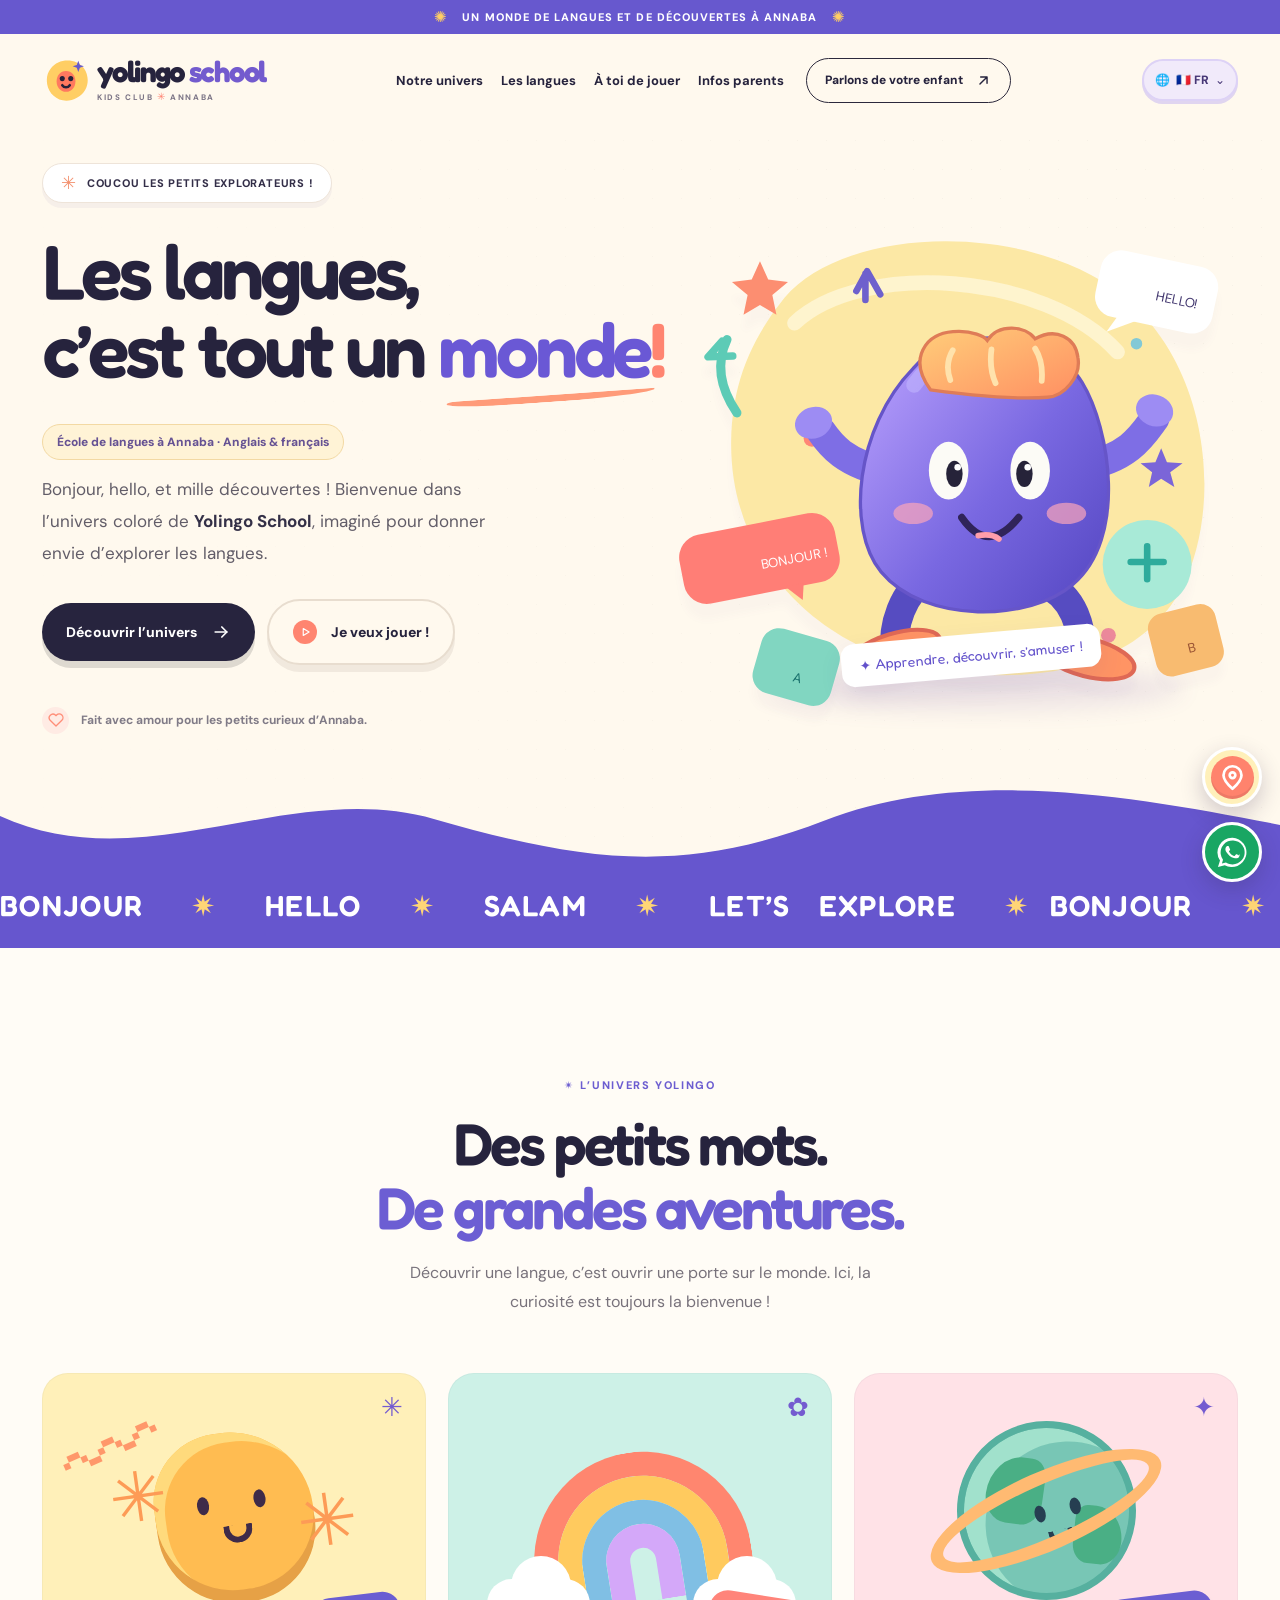
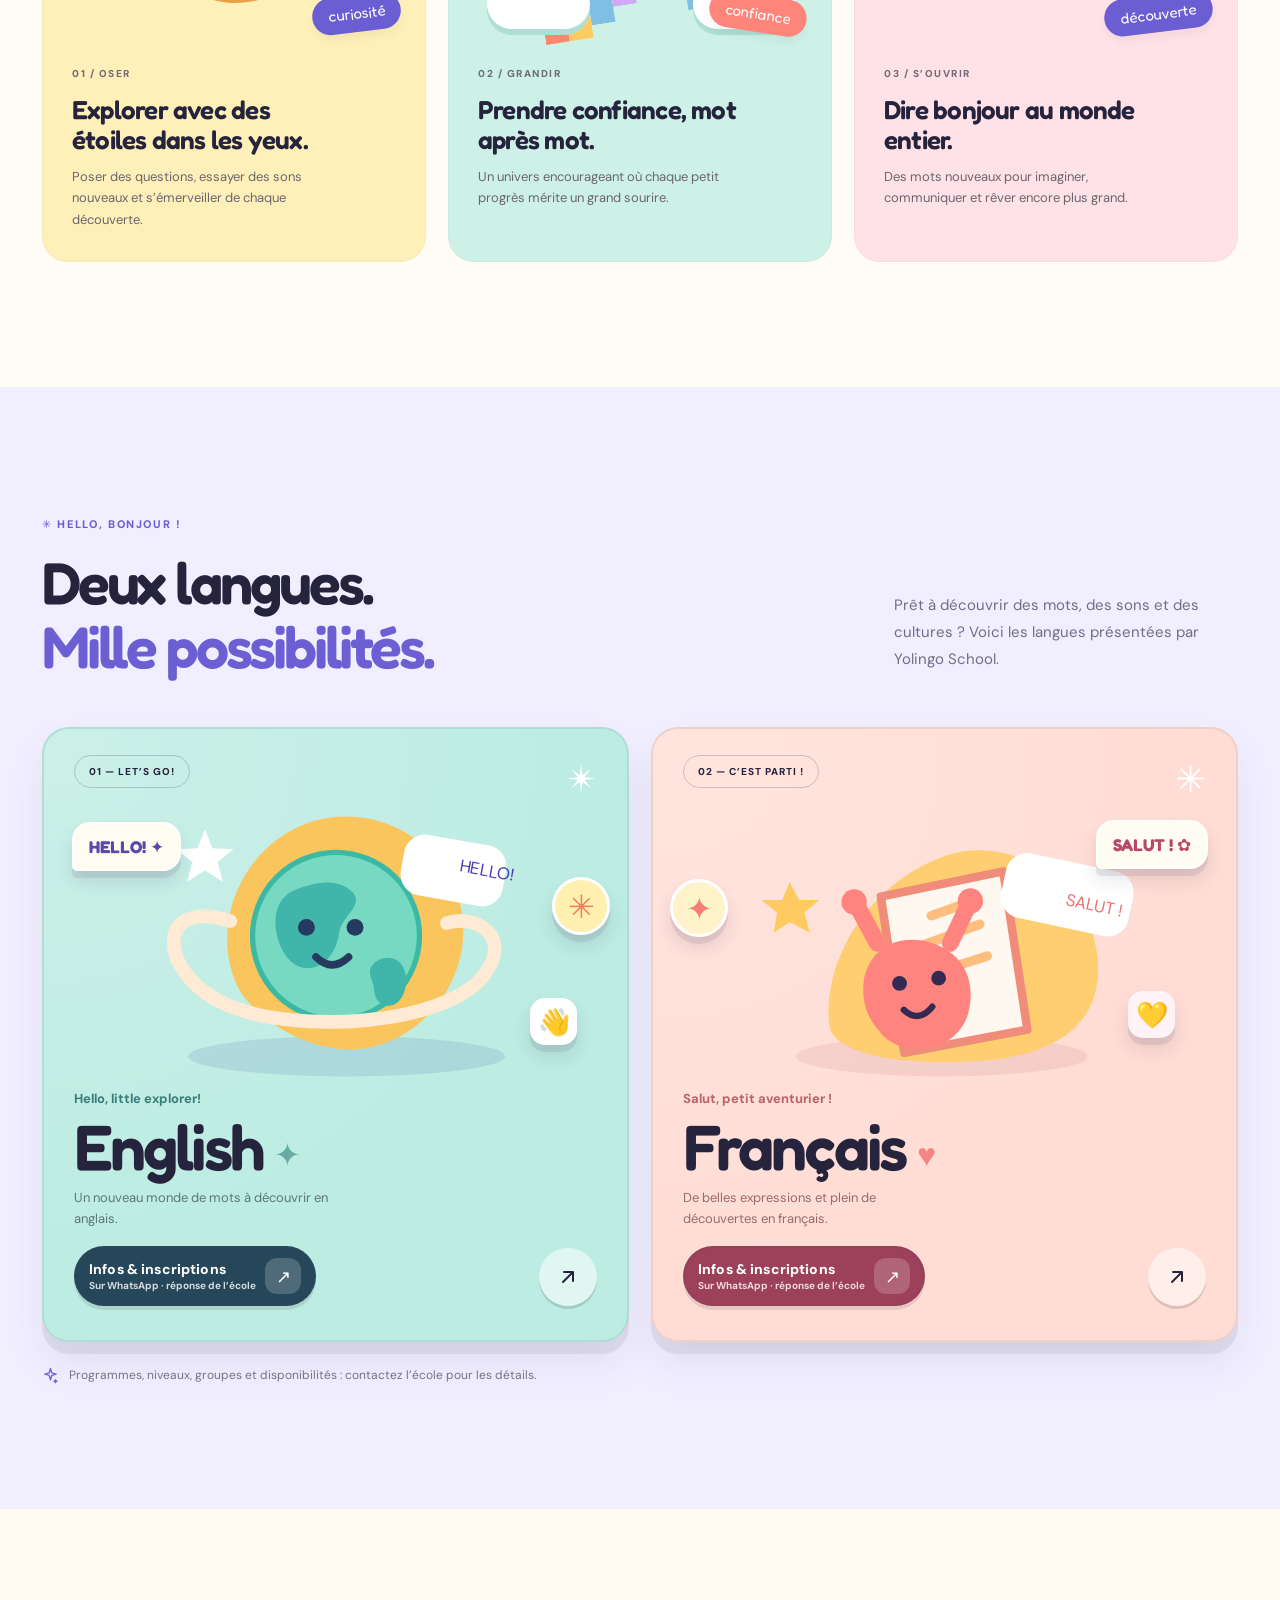
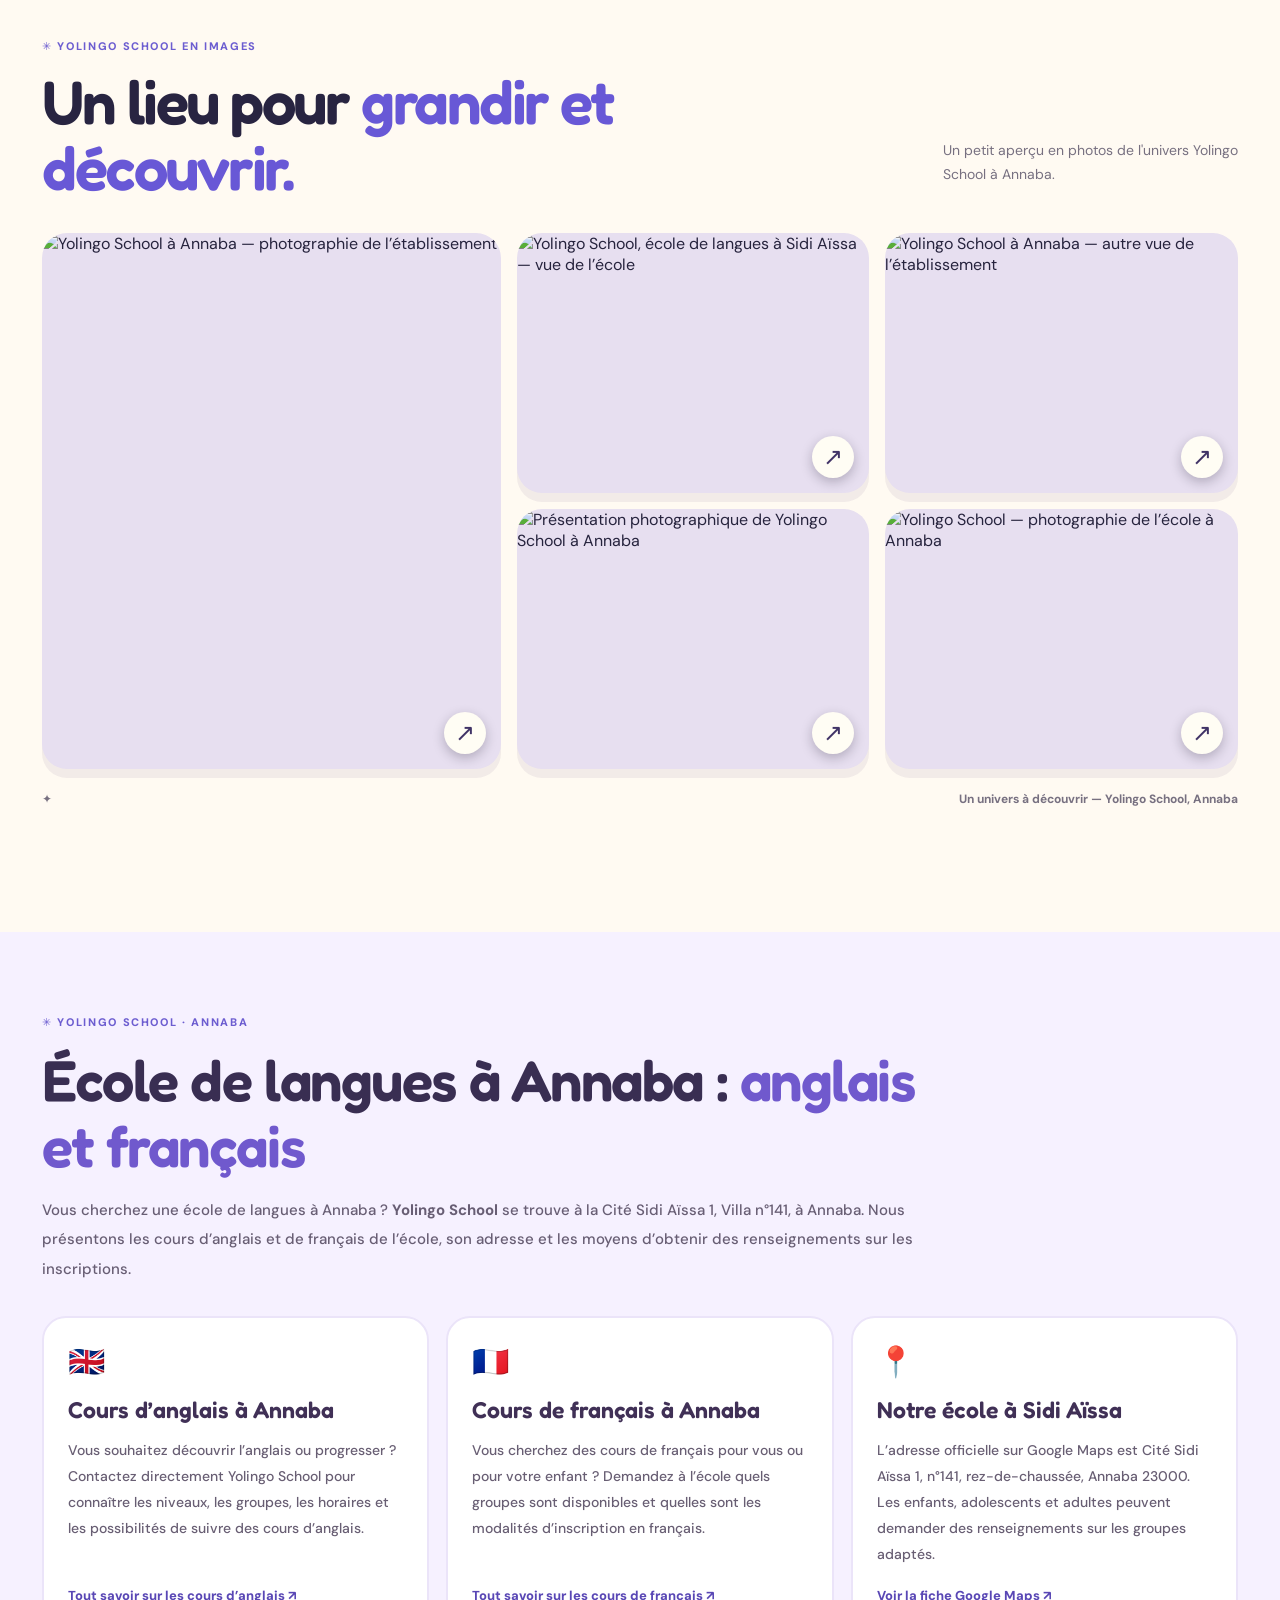
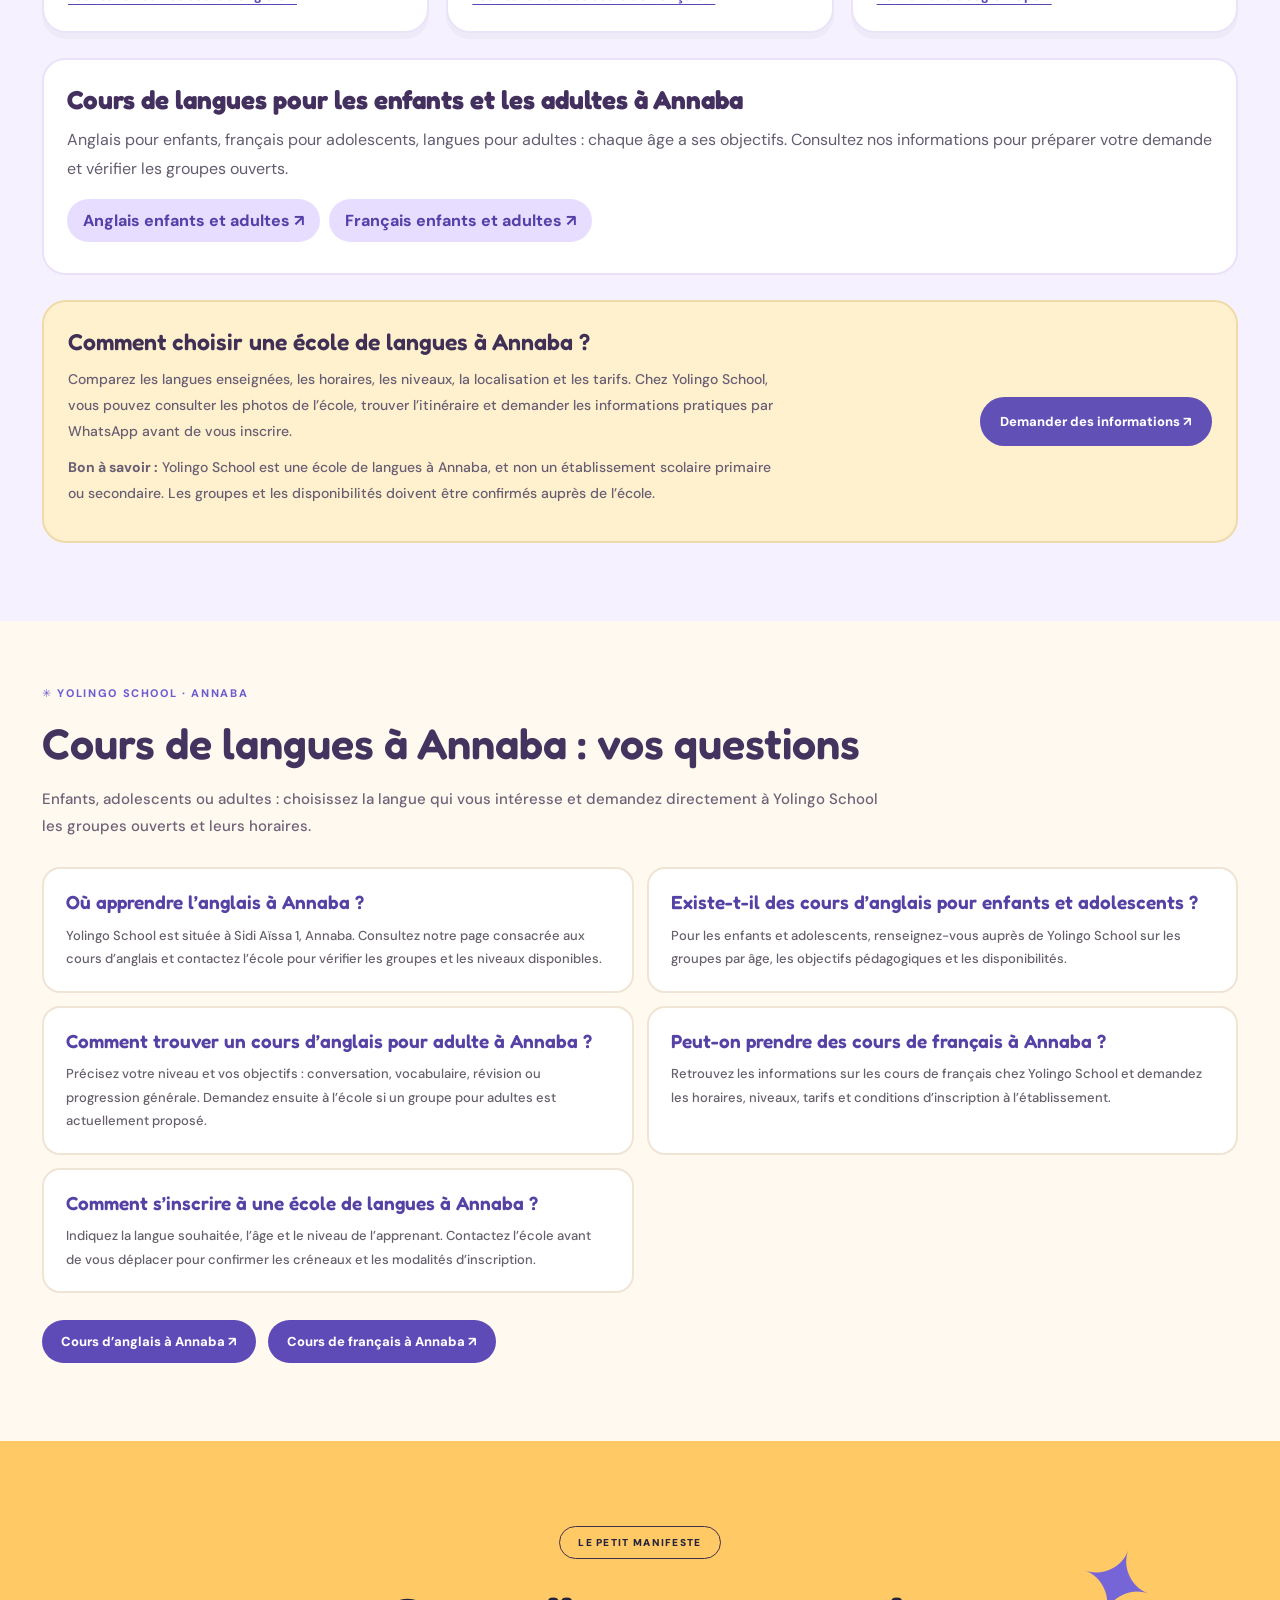
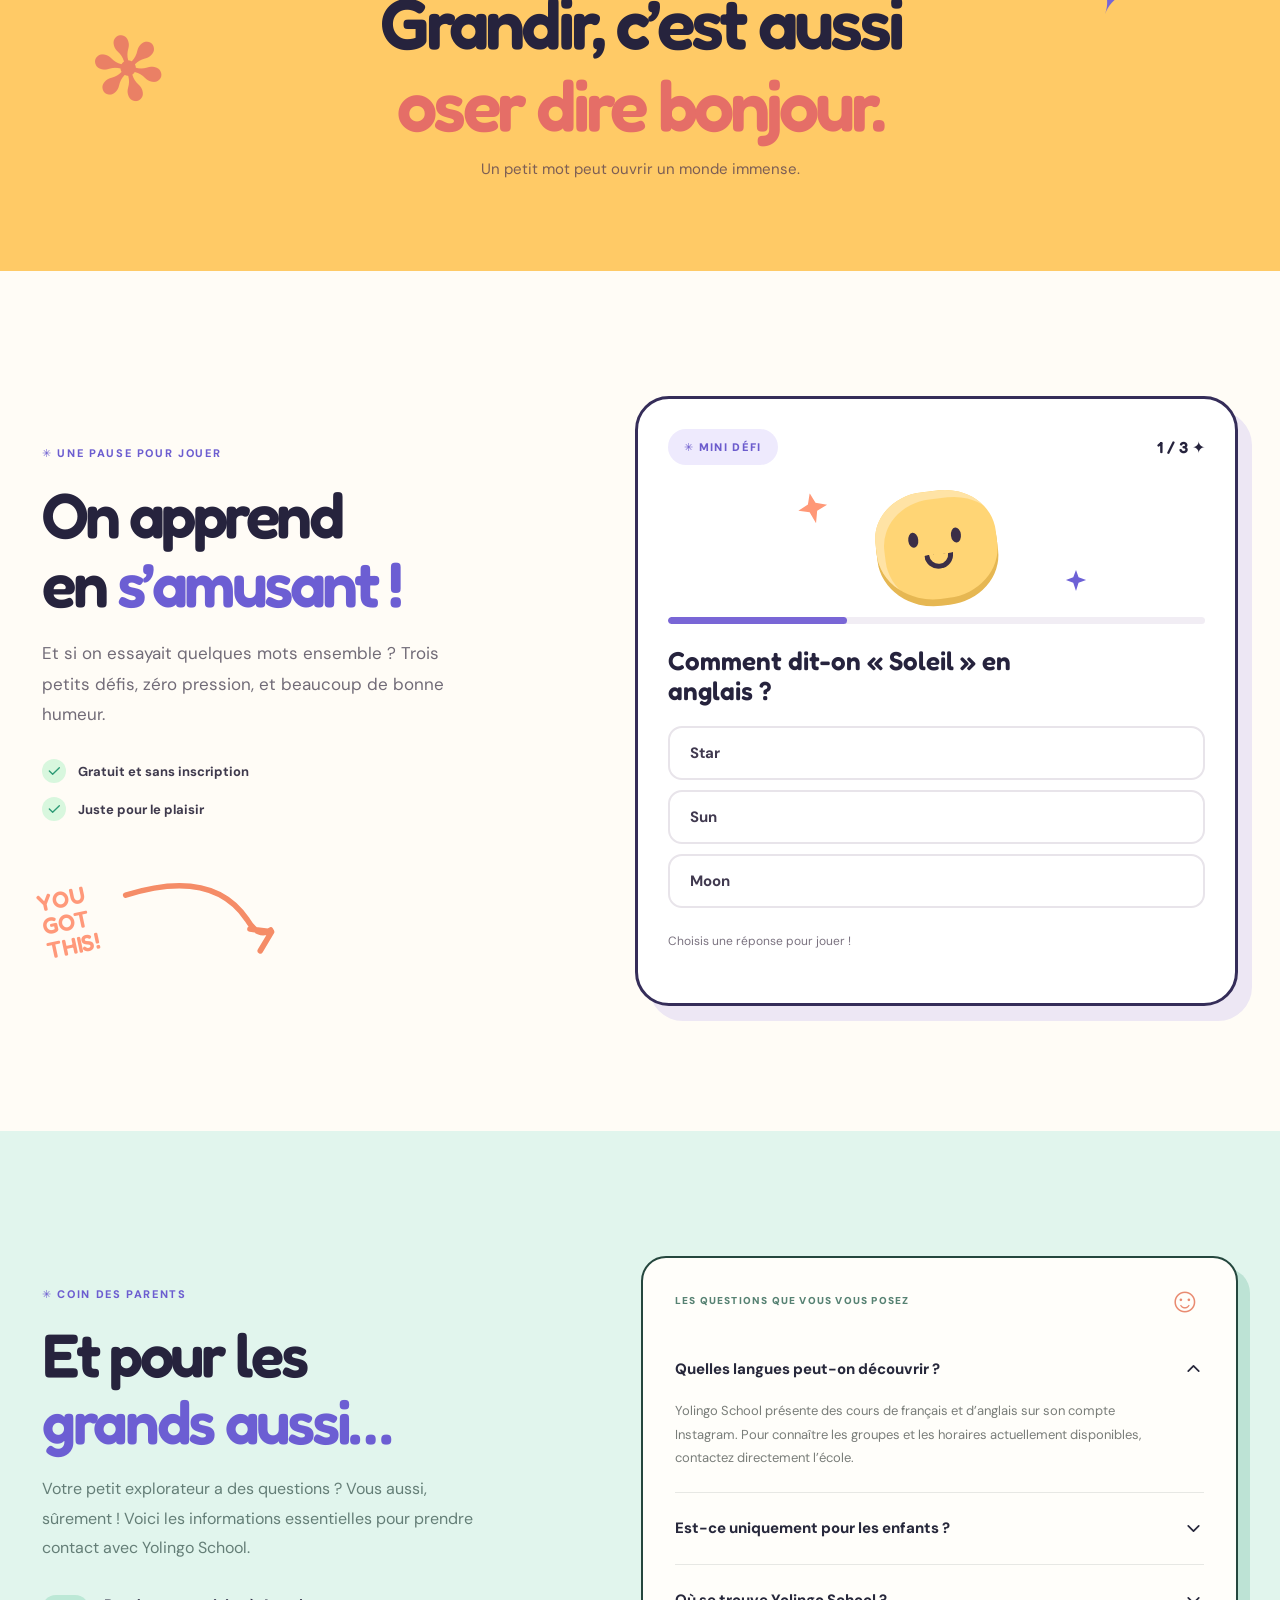
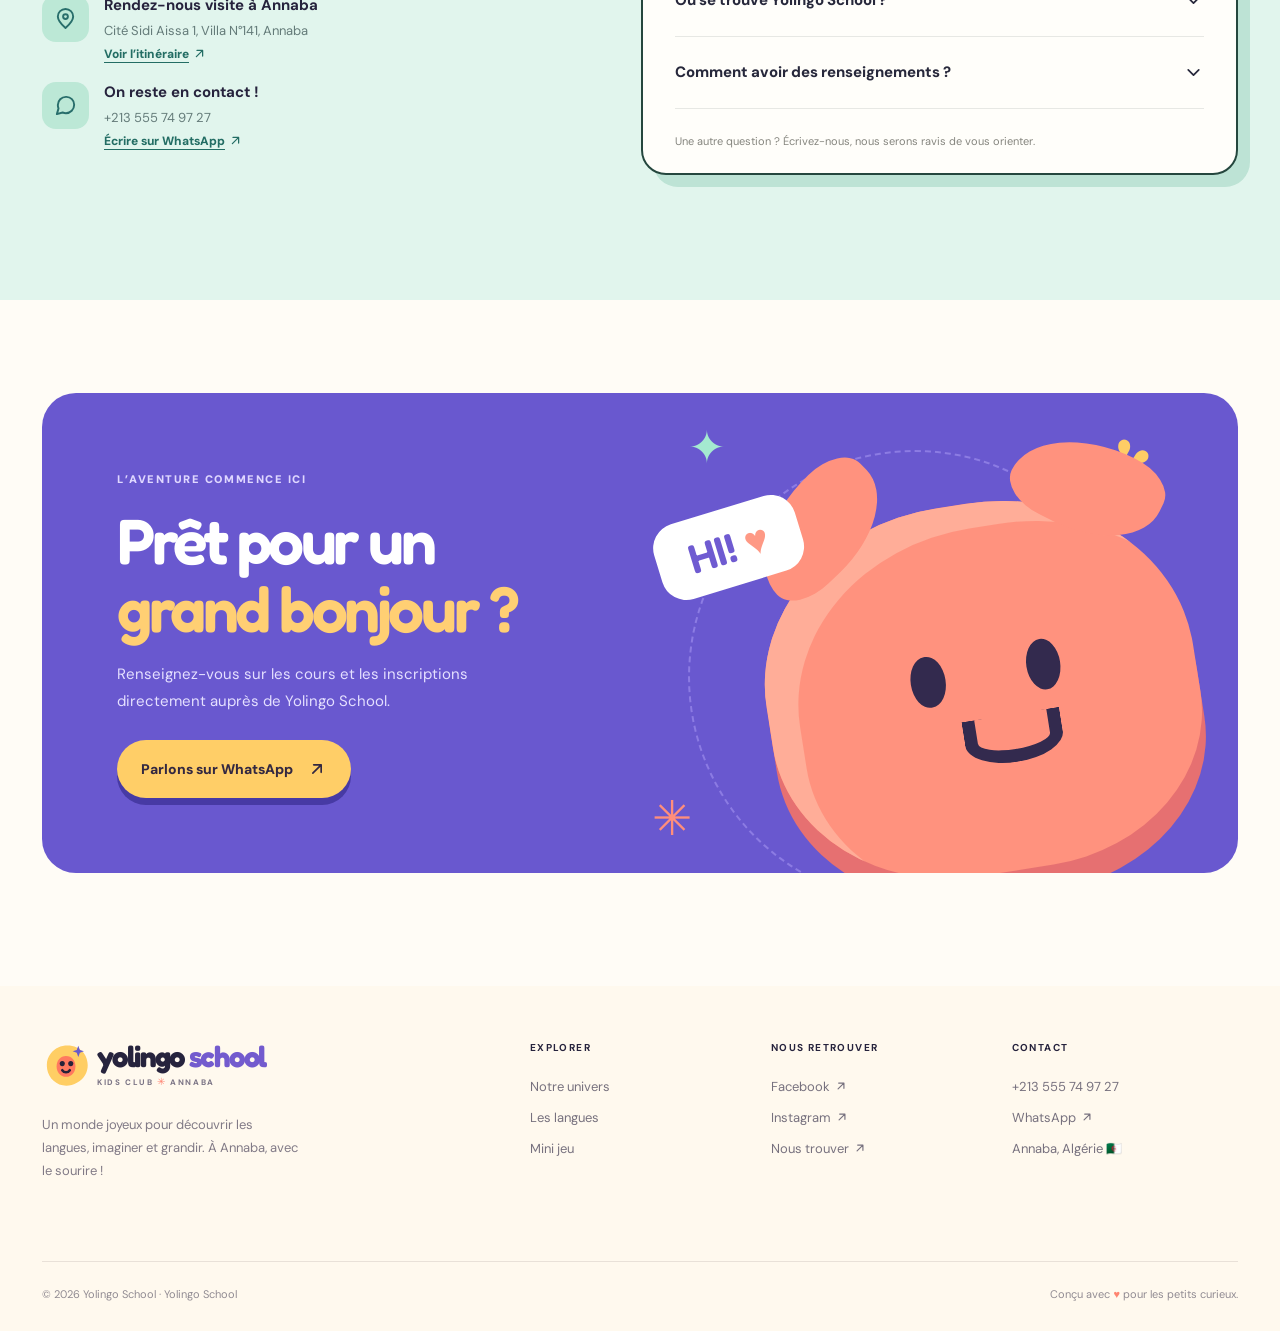
==== commit a04b0820: "Improve Yolingo School search branding and use PNG favicon" ====
--- a/index.html
+++ b/index.html
@@ -13,15 +13,17 @@
     
     
     
-    <link rel="icon" href="/favicon.svg" type="image/svg+xml" />
+    <link rel="icon" type="image/png" href="/assets/school-logo.png" />
+    <link rel="apple-touch-icon" href="/assets/school-logo.png" />
+    <meta name="application-name" content="Yolingo School" />
     <link rel="preconnect" href="https://fonts.googleapis.com" />
     <link rel="preconnect" href="https://fonts.gstatic.com" crossorigin />
     <link href="https://fonts.googleapis.com/css2?family=DM+Sans:wght@400;500;600;700&family=Fredoka:wght@400;500;600;700&display=swap" rel="stylesheet" />
     <script>document.documentElement.classList.add("js")</script>
     
   
-    <title>Yolingo School Annaba | École de langues, anglais &amp; français</title>
-    <meta name="description" content="Yolingo School, école de langues à Annaba, Sidi Aïssa. Cours d’anglais et de français pour enfants, adolescents et adultes. Adresse, photos et inscriptions." />
+    <title>Yolingo School | Cours d’anglais et de français à Annaba</title>
+    <meta name="description" content="Yolingo School à Annaba (Sidi Aïssa) : cours d’anglais et de français pour enfants, adolescents et adultes. Découvrez l’école et contactez-nous." />
     <meta name="robots" content="index, follow, max-image-preview:large" />
     <link rel="canonical" href="https://yolingo-school.github.io/" />
     <link rel="alternate" hreflang="x-default" href="https://yolingo-school.github.io/" />
@@ -35,11 +37,11 @@
     <meta property="og:site_name" content="Yolingo School" />
     <meta property="og:locale" content="fr_DZ" />
     <meta property="og:url" content="https://yolingo-school.github.io/" />
-    <meta property="og:title" content="Yolingo School Annaba | École de langues, anglais &amp; français" />
-    <meta property="og:description" content="Yolingo School, école de langues à Annaba, Sidi Aïssa. Cours d’anglais et de français pour enfants, adolescents et adultes. Adresse, photos et inscriptions." />
+    <meta property="og:title" content="Yolingo School | Cours d’anglais et de français à Annaba" />
+    <meta property="og:description" content="Yolingo School à Annaba (Sidi Aïssa) : cours d’anglais et de français pour enfants, adolescents et adultes. Découvrez l’école et contactez-nous." />
     <meta name="twitter:card" content="summary_large_image" />
-    <meta name="twitter:title" content="Yolingo School Annaba | École de langues, anglais &amp; français" />
-    <meta name="twitter:description" content="Yolingo School, école de langues à Annaba, Sidi Aïssa. Cours d’anglais et de français pour enfants, adolescents et adultes. Adresse, photos et inscriptions." />
+    <meta name="twitter:title" content="Yolingo School | Cours d’anglais et de français à Annaba" />
+    <meta name="twitter:description" content="Yolingo School à Annaba (Sidi Aïssa) : cours d’anglais et de français pour enfants, adolescents et adultes. Découvrez l’école et contactez-nous." />
     <script type="application/ld+json">{"@context":"https://schema.org","@graph":[{"@type":["EducationalOrganization","LocalBusiness"],"@id":"https://yolingo-school.github.io/#yolingo-school","name":"Yolingo School","alternateName":["Yolingo","مدرسة يولينغو"],"description":"Language school in Annaba, Algeria, offering information about English and French language classes.","url":"https://yolingo-school.github.io/","telephone":"+213555749727","address":{"@type":"PostalAddress","streetAddress":"Cité Sidi Aïssa 1, Villa n°141, rez-de-chaussée","addressLocality":"Annaba","addressRegion":"Annaba","postalCode":"23000","addressCountry":"DZ"},"hasMap":"https://www.google.com/maps/dir/?api=1&destination=Yolingo%20School%2C%20Cit%C3%A9%20Sidi%20A%C3%AFssa%2C%201%20N141%2C%20Annaba%2023000%2C%20Algeria&destination_place_id=ChIJIXw7XKIH8BIRXjGzTcsNA-w","sameAs":["https://www.facebook.com/people/Yolingo-School/61583893682481/","https://www.instagram.com/yolingo_school_/"],"areaServed":{"@type":"City","name":"Annaba"},"availableLanguage":["fr","en","ar"],"contactPoint":{"@type":"ContactPoint","telephone":"+213555749727","contactType":"customer service","availableLanguage":["fr","en","ar"]},"image":"https://yolingo-school.github.io/assets/social-fr.png","logo":"https://yolingo-school.github.io/assets/school-logo.png"},{"@type":"WebSite","@id":"https://yolingo-school.github.io/#website","url":"https://yolingo-school.github.io/","name":"Yolingo School","alternateName":"Yolingo","inLanguage":["fr","ar","en"],"publisher":{"@id":"https://yolingo-school.github.io/#yolingo-school"}},{"@type":"WebPage","@id":"https://yolingo-school.github.io/#webpage","url":"https://yolingo-school.github.io/","name":"Yolingo School — Annaba","inLanguage":"fr","isPartOf":{"@id":"https://yolingo-school.github.io/#website"},"about":{"@id":"https://yolingo-school.github.io/#yolingo-school"},"primaryImageOfPage":{"@type":"ImageObject","url":"https://yolingo-school.github.io/assets/social-fr.png","width":1200,"height":630}}]}</script>
       <link rel="stylesheet" href="/site.css" />
       <meta property="og:image" content="https://yolingo-school.github.io/assets/social-fr.png" />
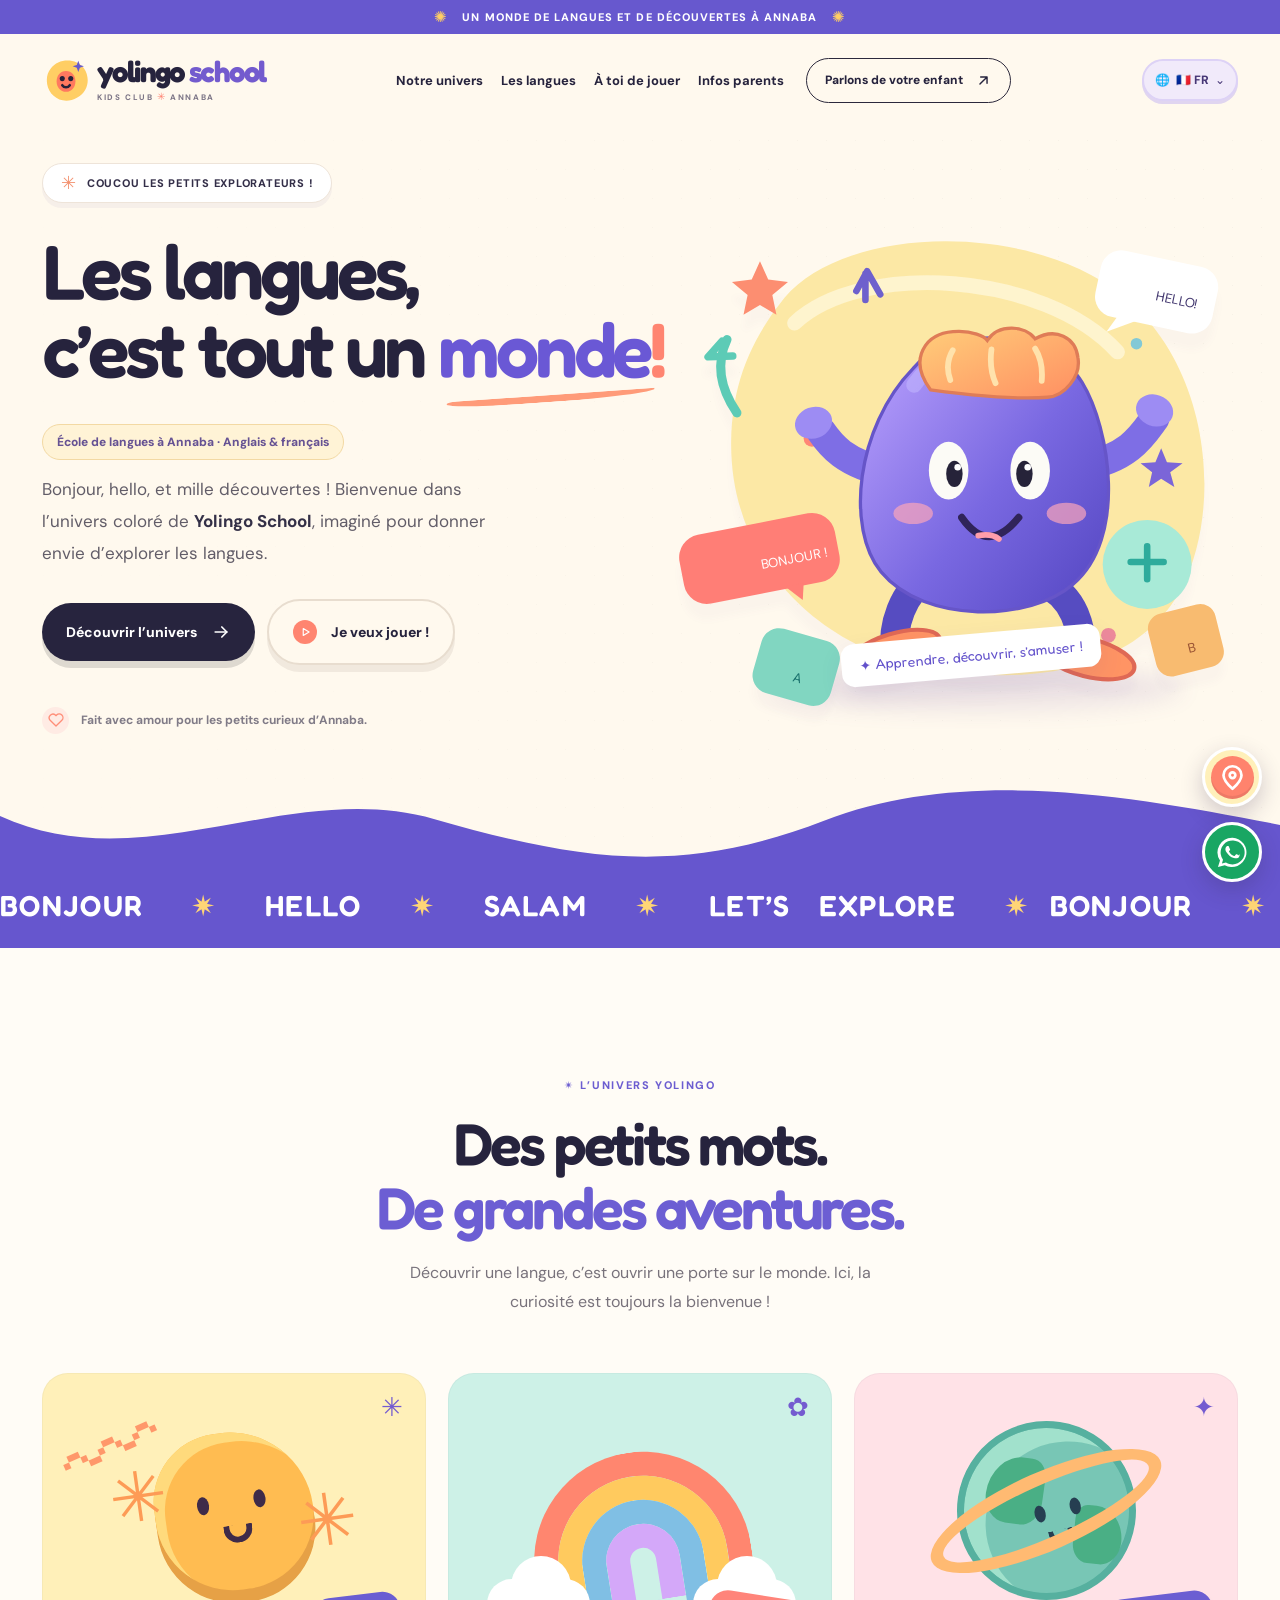
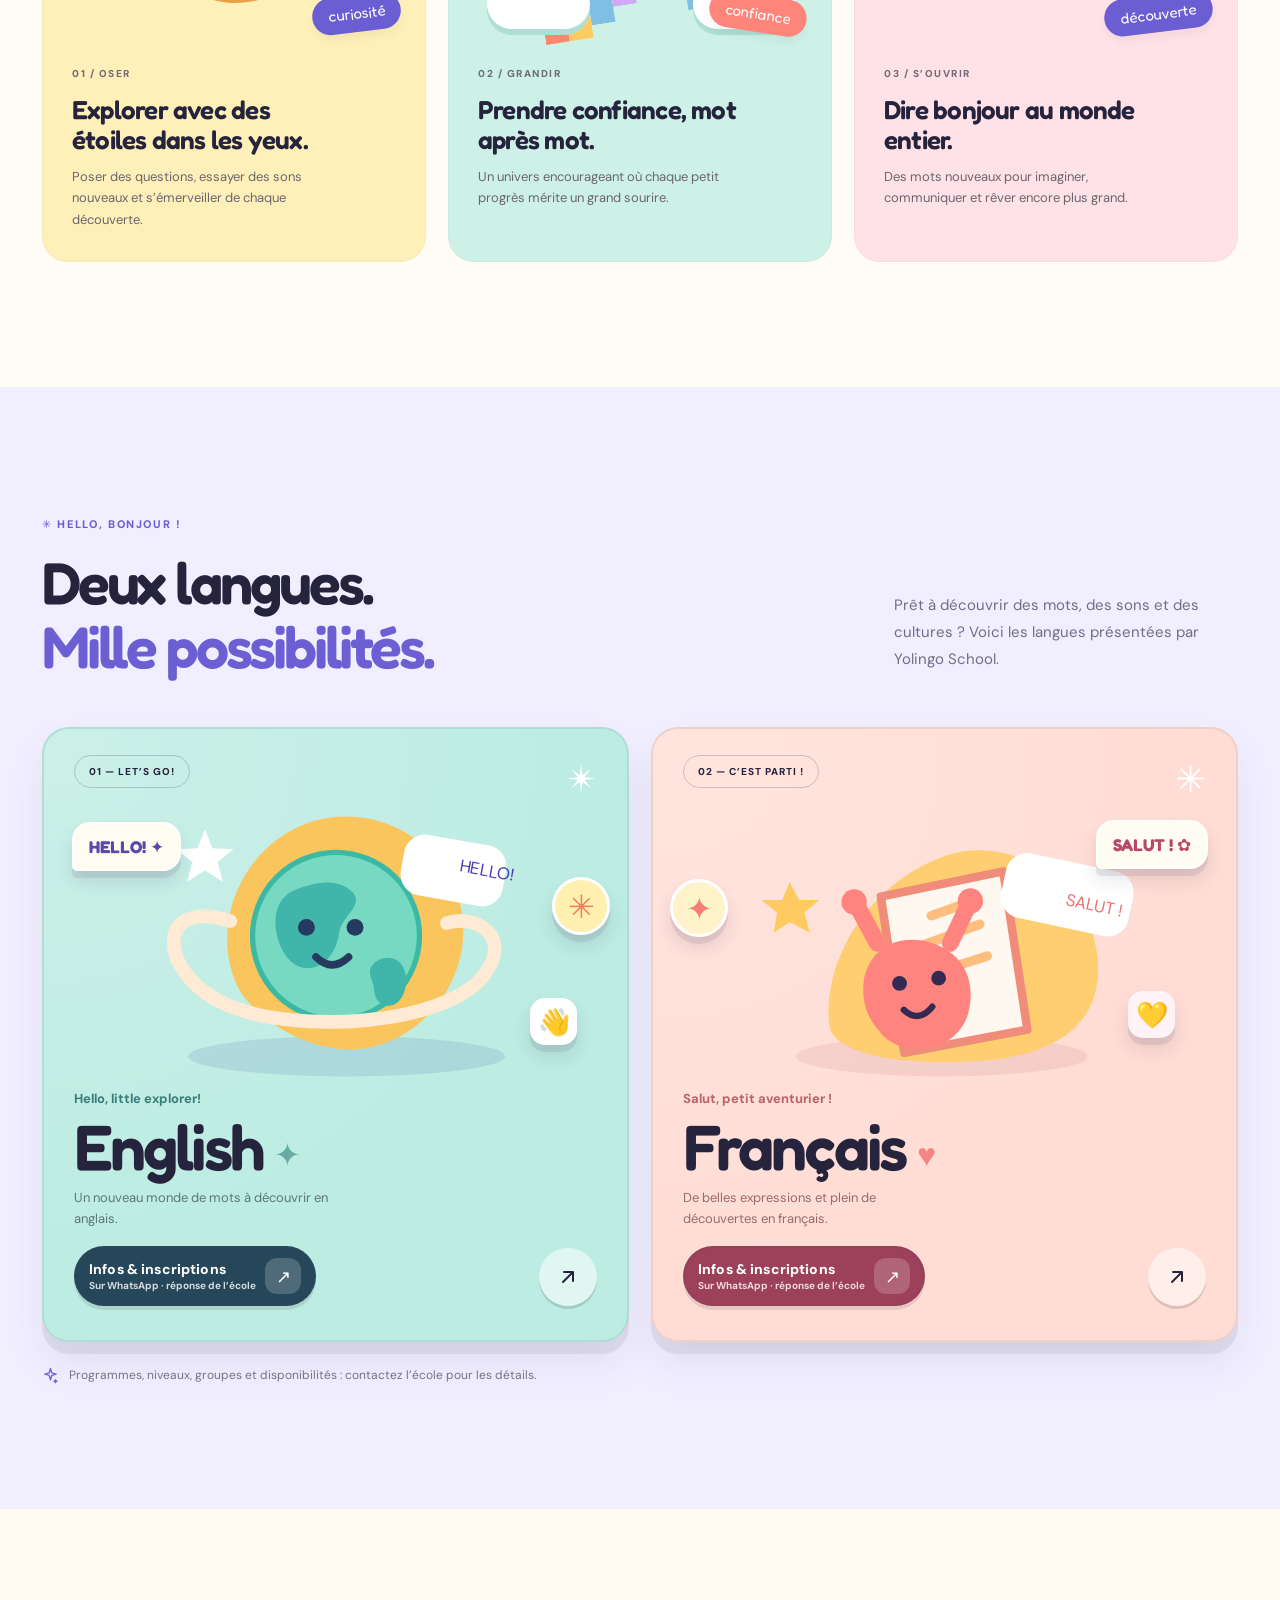
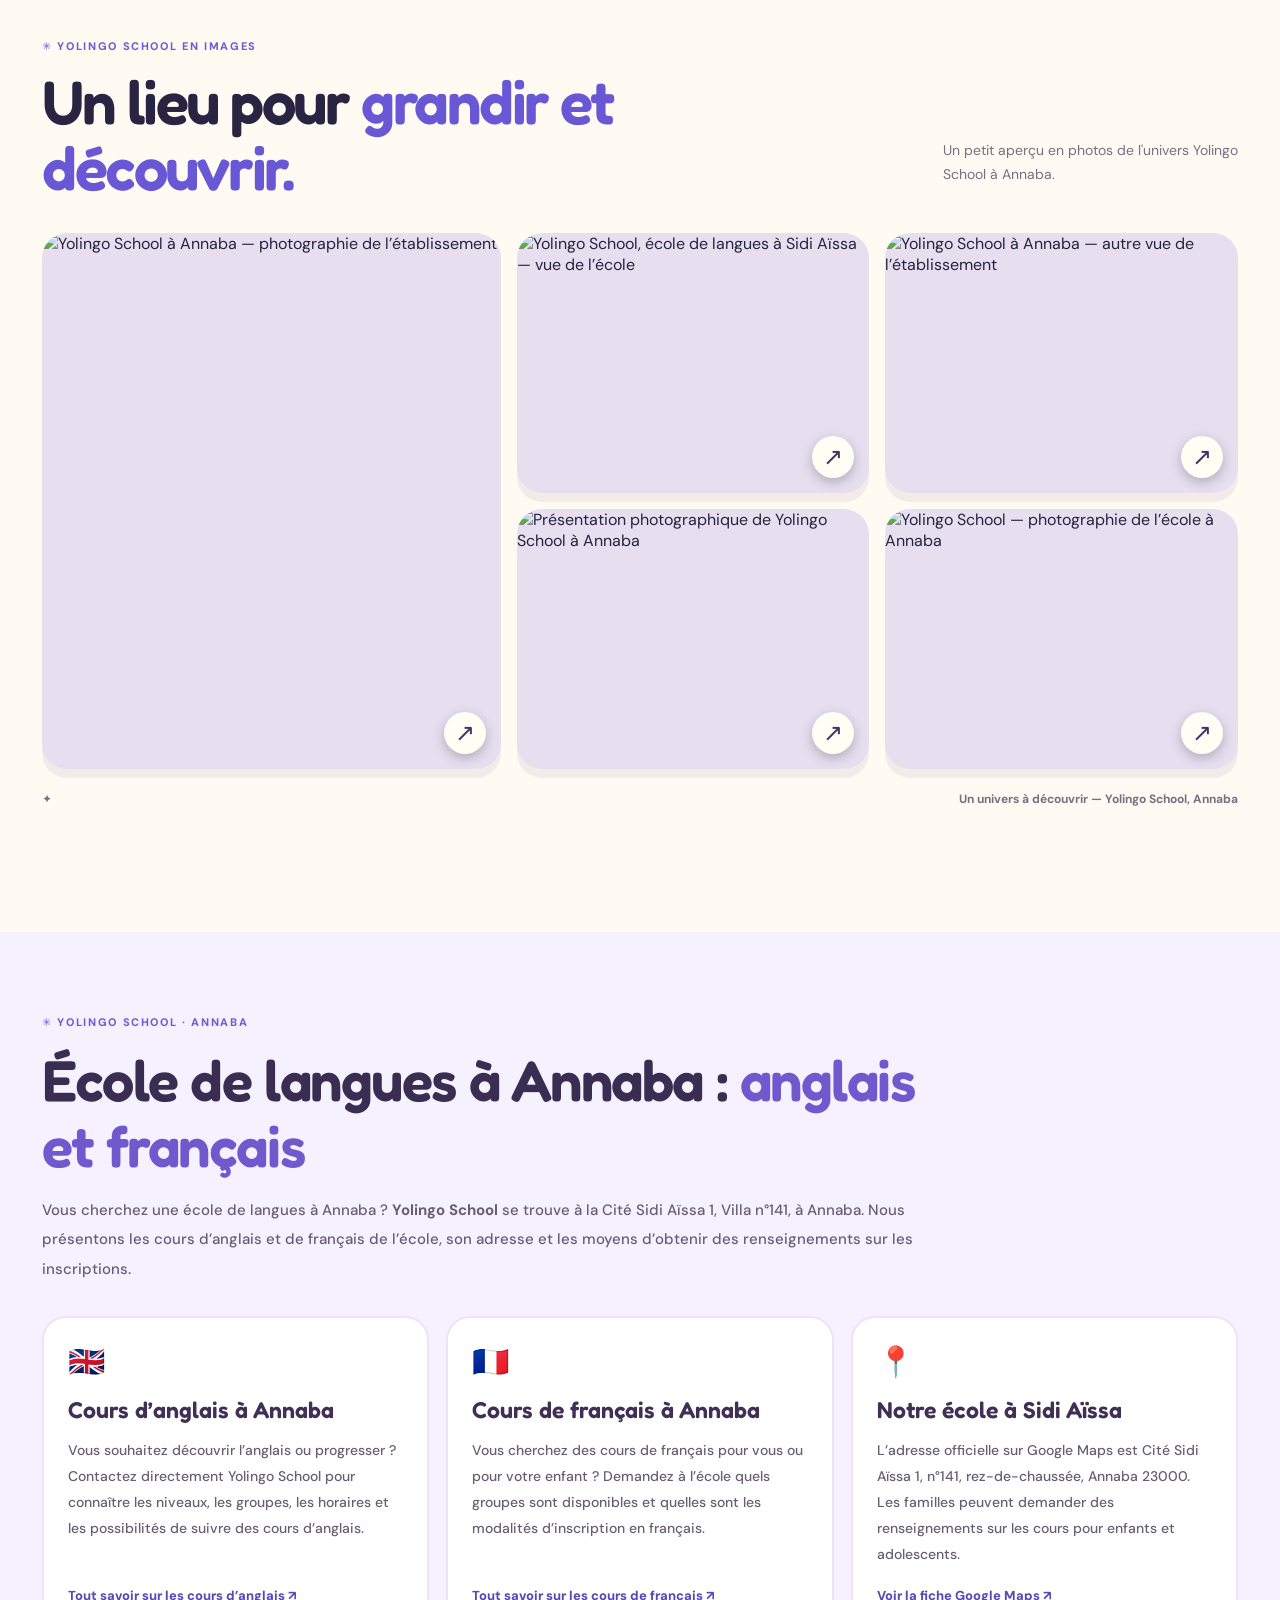
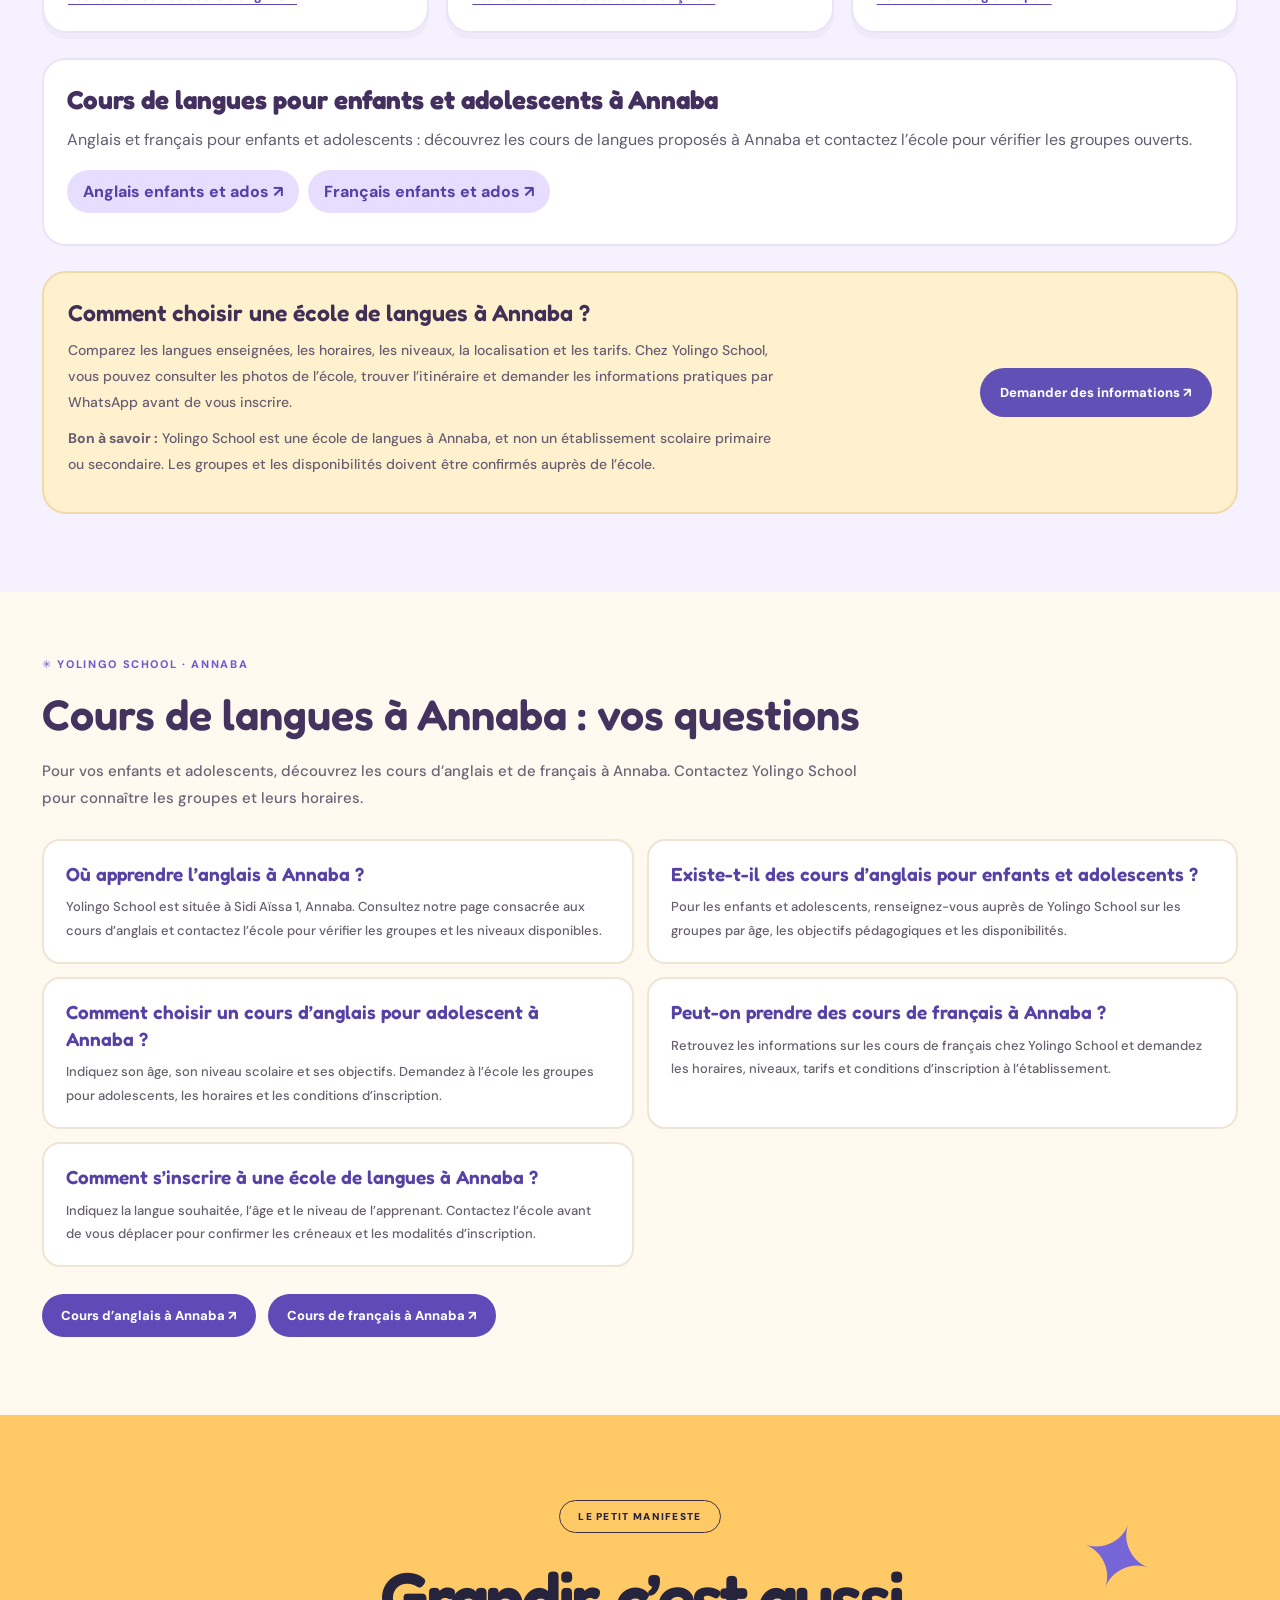
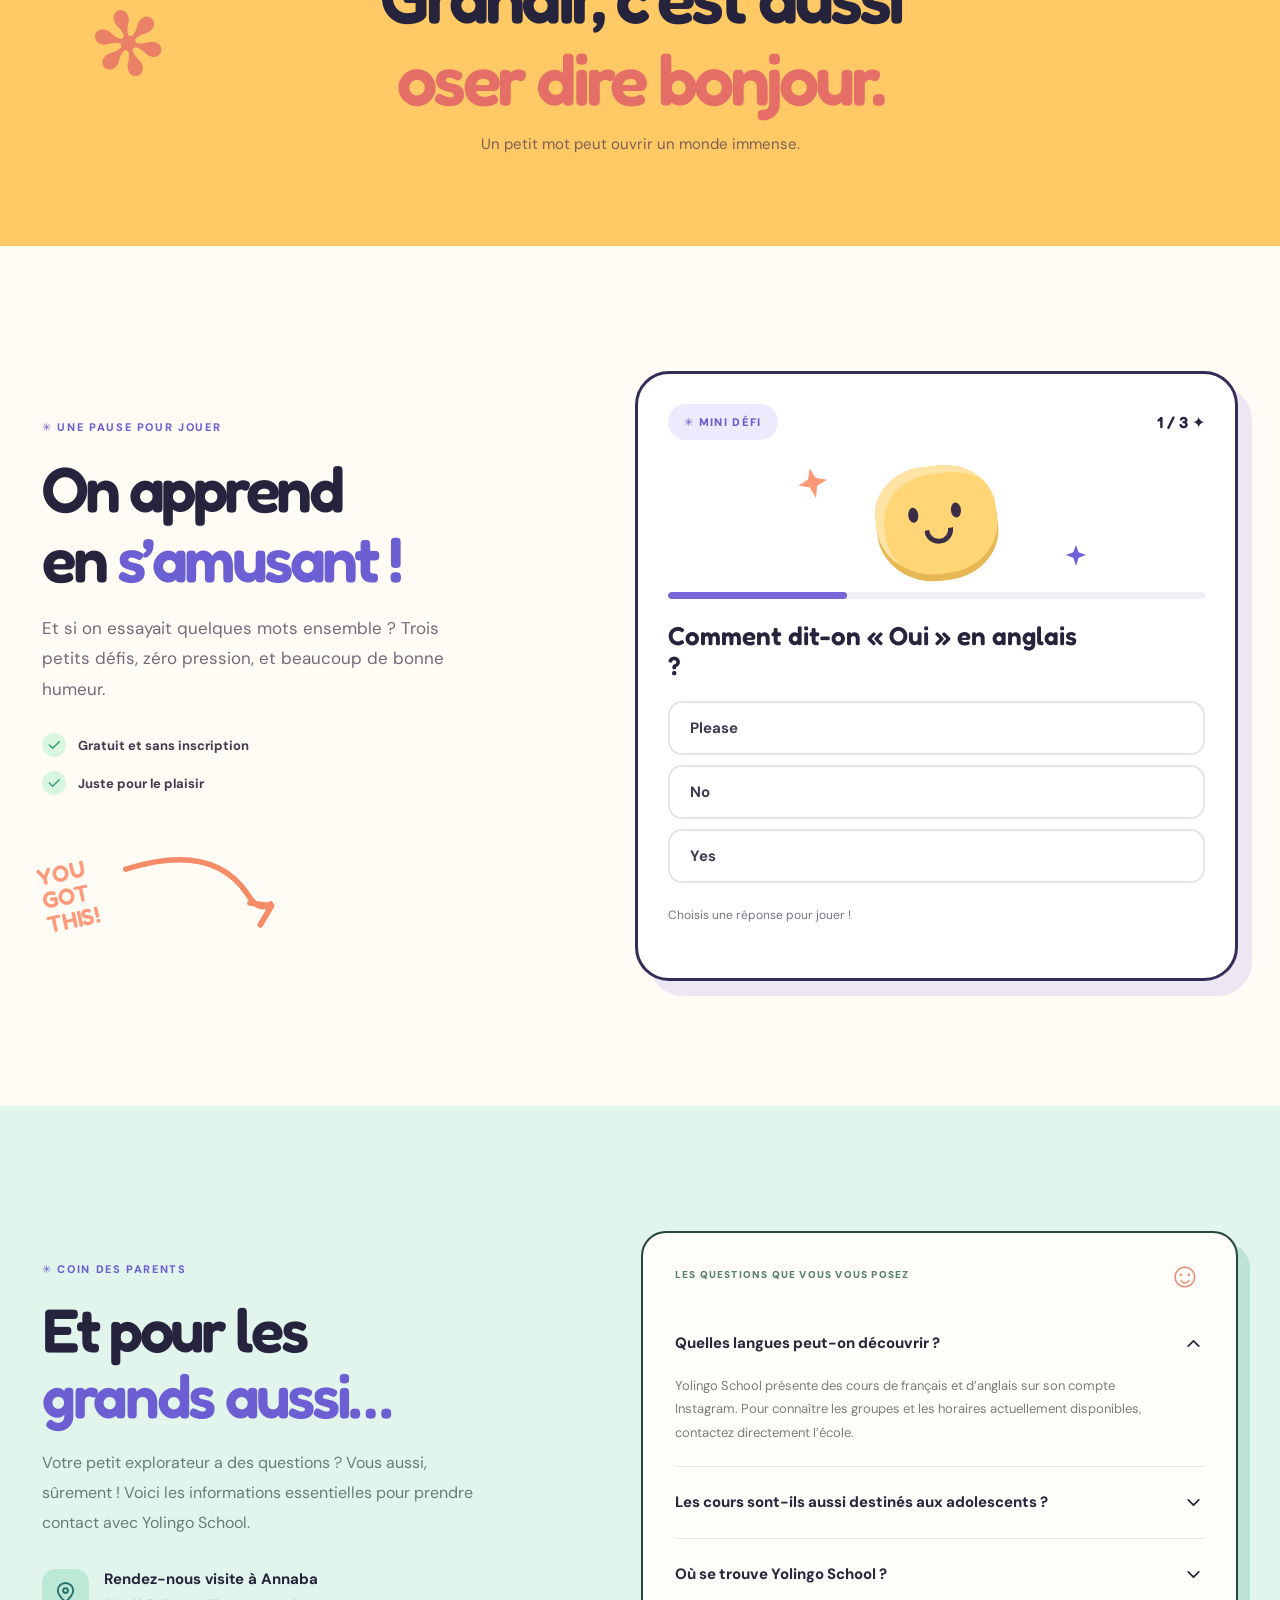
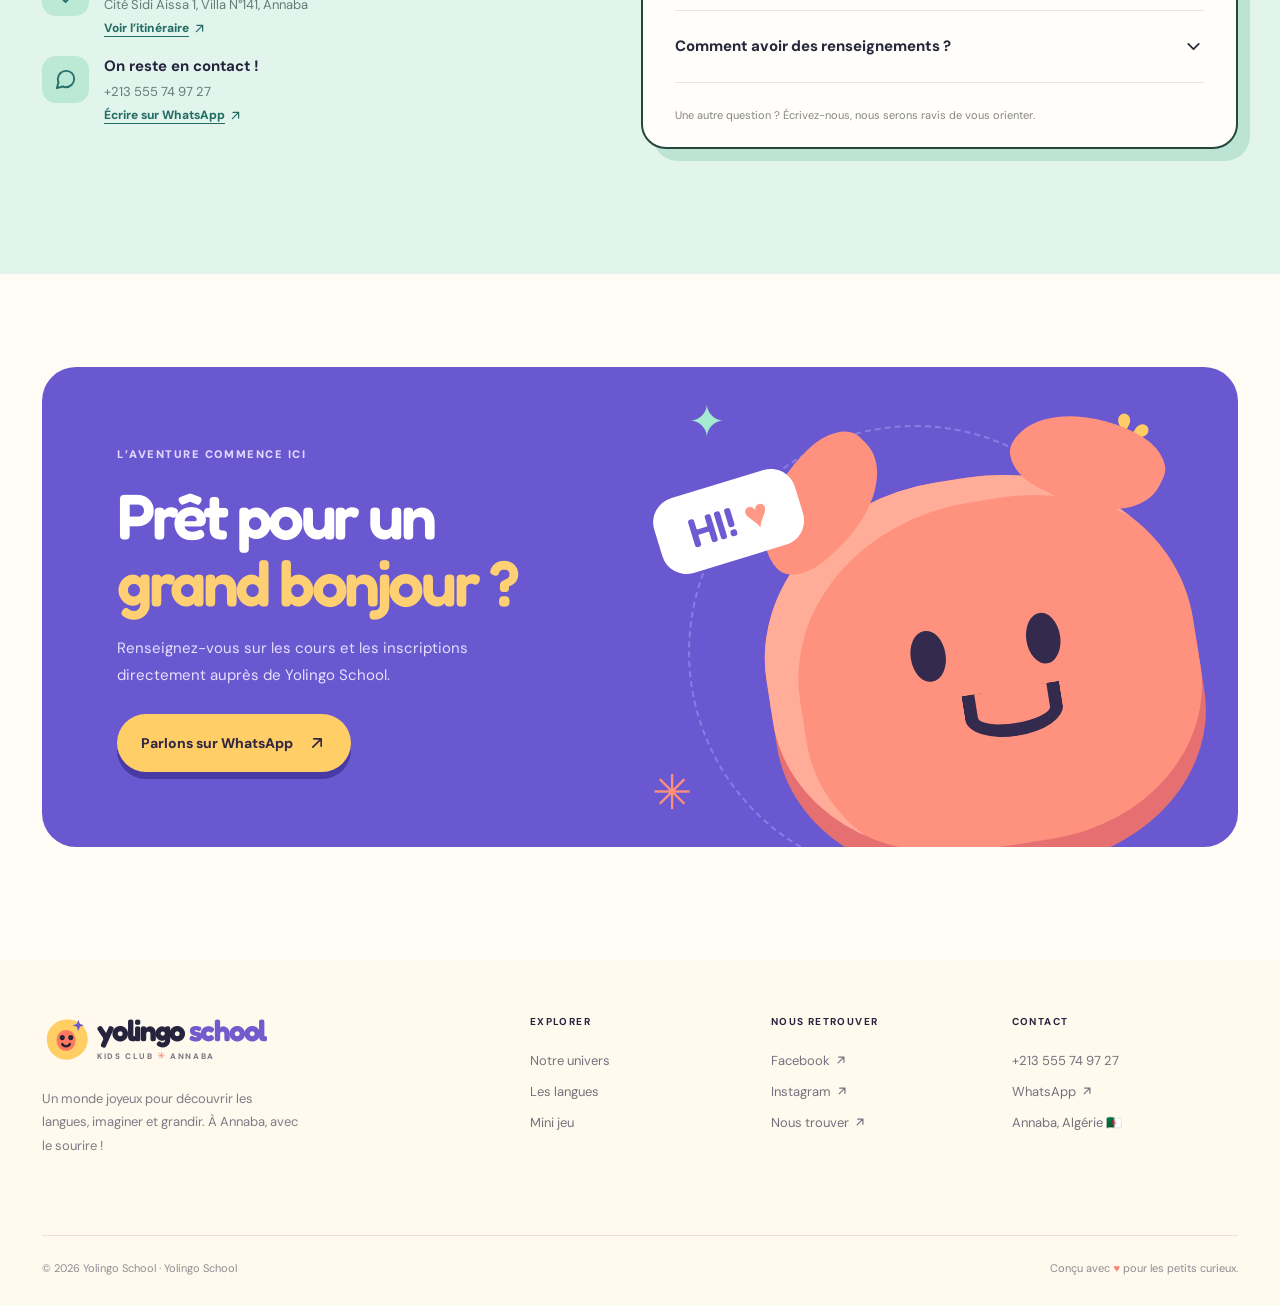
==== commit d4bef7df: "Correct Yolingo audience to children and teenagers across all languages and pages" ====
--- a/index.html
+++ b/index.html
@@ -23,7 +23,7 @@
     
   
     <title>Yolingo School | Cours d’anglais et de français à Annaba</title>
-    <meta name="description" content="Yolingo School à Annaba (Sidi Aïssa) : cours d’anglais et de français pour enfants, adolescents et adultes. Découvrez l’école et contactez-nous." />
+    <meta name="description" content="Yolingo School, école de langues à Annaba (Sidi Aïssa). Cours d’anglais et de français pour enfants et adolescents. Informations et inscriptions." />
     <meta name="robots" content="index, follow, max-image-preview:large" />
     <link rel="canonical" href="https://yolingo-school.github.io/" />
     <link rel="alternate" hreflang="x-default" href="https://yolingo-school.github.io/" />
@@ -38,11 +38,11 @@
     <meta property="og:locale" content="fr_DZ" />
     <meta property="og:url" content="https://yolingo-school.github.io/" />
     <meta property="og:title" content="Yolingo School | Cours d’anglais et de français à Annaba" />
-    <meta property="og:description" content="Yolingo School à Annaba (Sidi Aïssa) : cours d’anglais et de français pour enfants, adolescents et adultes. Découvrez l’école et contactez-nous." />
+    <meta property="og:description" content="Yolingo School, école de langues à Annaba (Sidi Aïssa). Cours d’anglais et de français pour enfants et adolescents. Informations et inscriptions." />
     <meta name="twitter:card" content="summary_large_image" />
     <meta name="twitter:title" content="Yolingo School | Cours d’anglais et de français à Annaba" />
-    <meta name="twitter:description" content="Yolingo School à Annaba (Sidi Aïssa) : cours d’anglais et de français pour enfants, adolescents et adultes. Découvrez l’école et contactez-nous." />
-    <script type="application/ld+json">{"@context":"https://schema.org","@graph":[{"@type":["EducationalOrganization","LocalBusiness"],"@id":"https://yolingo-school.github.io/#yolingo-school","name":"Yolingo School","alternateName":["Yolingo","مدرسة يولينغو"],"description":"Language school in Annaba, Algeria, offering information about English and French language classes.","url":"https://yolingo-school.github.io/","telephone":"+213555749727","address":{"@type":"PostalAddress","streetAddress":"Cité Sidi Aïssa 1, Villa n°141, rez-de-chaussée","addressLocality":"Annaba","addressRegion":"Annaba","postalCode":"23000","addressCountry":"DZ"},"hasMap":"https://www.google.com/maps/dir/?api=1&destination=Yolingo%20School%2C%20Cit%C3%A9%20Sidi%20A%C3%AFssa%2C%201%20N141%2C%20Annaba%2023000%2C%20Algeria&destination_place_id=ChIJIXw7XKIH8BIRXjGzTcsNA-w","sameAs":["https://www.facebook.com/people/Yolingo-School/61583893682481/","https://www.instagram.com/yolingo_school_/"],"areaServed":{"@type":"City","name":"Annaba"},"availableLanguage":["fr","en","ar"],"contactPoint":{"@type":"ContactPoint","telephone":"+213555749727","contactType":"customer service","availableLanguage":["fr","en","ar"]},"image":"https://yolingo-school.github.io/assets/social-fr.png","logo":"https://yolingo-school.github.io/assets/school-logo.png"},{"@type":"WebSite","@id":"https://yolingo-school.github.io/#website","url":"https://yolingo-school.github.io/","name":"Yolingo School","alternateName":"Yolingo","inLanguage":["fr","ar","en"],"publisher":{"@id":"https://yolingo-school.github.io/#yolingo-school"}},{"@type":"WebPage","@id":"https://yolingo-school.github.io/#webpage","url":"https://yolingo-school.github.io/","name":"Yolingo School — Annaba","inLanguage":"fr","isPartOf":{"@id":"https://yolingo-school.github.io/#website"},"about":{"@id":"https://yolingo-school.github.io/#yolingo-school"},"primaryImageOfPage":{"@type":"ImageObject","url":"https://yolingo-school.github.io/assets/social-fr.png","width":1200,"height":630}}]}</script>
+    <meta name="twitter:description" content="Yolingo School, école de langues à Annaba (Sidi Aïssa). Cours d’anglais et de français pour enfants et adolescents. Informations et inscriptions." />
+    <script type="application/ld+json">{"@context":"https://schema.org","@graph":[{"@type":["EducationalOrganization","LocalBusiness"],"@id":"https://yolingo-school.github.io/#yolingo-school","name":"Yolingo School","alternateName":["Yolingo","مدرسة يولينغو"],"description":"Yolingo School is a language school in Annaba, Algeria, offering English and French classes for children and teenagers.","url":"https://yolingo-school.github.io/","telephone":"+213555749727","address":{"@type":"PostalAddress","streetAddress":"Cité Sidi Aïssa 1, Villa n°141, rez-de-chaussée","addressLocality":"Annaba","addressRegion":"Annaba","postalCode":"23000","addressCountry":"DZ"},"hasMap":"https://www.google.com/maps/dir/?api=1&destination=Yolingo%20School%2C%20Cit%C3%A9%20Sidi%20A%C3%AFssa%2C%201%20N141%2C%20Annaba%2023000%2C%20Algeria&destination_place_id=ChIJIXw7XKIH8BIRXjGzTcsNA-w","sameAs":["https://www.facebook.com/people/Yolingo-School/61583893682481/","https://www.instagram.com/yolingo_school_/"],"areaServed":{"@type":"City","name":"Annaba"},"availableLanguage":["fr","en","ar"],"contactPoint":{"@type":"ContactPoint","telephone":"+213555749727","contactType":"customer service","availableLanguage":["fr","en","ar"]},"image":"https://yolingo-school.github.io/assets/social-fr.png","logo":"https://yolingo-school.github.io/assets/school-logo.png"},{"@type":"WebSite","@id":"https://yolingo-school.github.io/#website","url":"https://yolingo-school.github.io/","name":"Yolingo School","alternateName":["Yolingo","yolingo-school.github.io"],"inLanguage":["fr","ar","en"],"publisher":{"@id":"https://yolingo-school.github.io/#yolingo-school"}},{"@type":"WebPage","@id":"https://yolingo-school.github.io/#webpage","url":"https://yolingo-school.github.io/","name":"Yolingo School — Annaba","inLanguage":"fr","isPartOf":{"@id":"https://yolingo-school.github.io/#website"},"about":{"@id":"https://yolingo-school.github.io/#yolingo-school"},"primaryImageOfPage":{"@type":"ImageObject","url":"https://yolingo-school.github.io/assets/social-fr.png","width":1200,"height":630}}]}</script>
       <link rel="stylesheet" href="/site.css" />
       <meta property="og:image" content="https://yolingo-school.github.io/assets/social-fr.png" />
     <meta property="og:image:secure_url" content="https://yolingo-school.github.io/assets/social-fr.png" />
@@ -53,7 +53,7 @@
     <meta name="twitter:image" content="https://yolingo-school.github.io/assets/social-fr.png" />
   </head>
   <body>
-    <div id="root"><div class="page-wrap" id="top"><div class="announcement"><span class="announce-star">✺</span> Un monde de langues et de découvertes à Annaba <span class="announce-star">✺</span></div><header class="site-header"><div class="header-inner shell"><a href="#top" class="brand " aria-label="Yolingo School — retour en haut"><svg class="brand-symbol" viewBox="0 0 51 52" aria-hidden="true"><path d="M9 13C17 2 36 2 44 13c7 10 5 25-7 31C22 53 7 43 5 30c-1-7 0-12 4-17Z" fill="#FFCE64"></path><path d="M15 27c0-6 4-11 10-11s10 5 10 11-4 11-10 11-10-5-10-11Z" fill="#FF795F"></path><circle cx="21" cy="24" r="2.7" fill="#262339"></circle><circle cx="30" cy="24" r="2.7" fill="#262339"></circle><path d="M21 31c2 3 6 3 8 0" stroke="#262339" stroke-width="2.7" stroke-linecap="round" fill="none"></path><path d="m38 5 1.7 4.5L44 11l-4.3 1.5L38 17l-1.6-4.5L32 11l4.4-1.5L38 5Z" fill="#675ACB"></path></svg><span class="brand-text">yolingo <span class="brand-school">school</span><small>KIDS CLUB <span>✳</span> ANNABA</small></span></a><nav class="" aria-label="Navigation principale"><a href="#univers">Notre univers</a><a href="#langues">Les langues</a><a href="#jeu">À toi de jouer</a><a href="#parents">Infos parents</a><a href="https://wa.me/213555749727?text=Bonjour%20Yolingo%20School%20!%20Je%20souhaiterais%20avoir%20des%20informations%20sur%20vos%20cours%20de%20langues%20pour%20enfants." target="_blank" rel="noopener noreferrer" class="nav-mobile-contact">Nous contacter <svg width="18" height="18" viewBox="0 0 24 24" fill="none" stroke="currentColor" stroke-width="2" stroke-linecap="round" stroke-linejoin="round" aria-hidden="true"><path d="M7 17 17 7M8 7h9v9"></path></svg></a></nav><a href="https://wa.me/213555749727?text=Bonjour%20Yolingo%20School%20!%20Je%20souhaiterais%20avoir%20des%20informations%20sur%20vos%20cours%20de%20langues%20pour%20enfants." target="_blank" rel="noopener noreferrer" class="header-cta">Parlons de votre enfant <svg width="17" height="17" viewBox="0 0 24 24" fill="none" stroke="currentColor" stroke-width="2" stroke-linecap="round" stroke-linejoin="round" aria-hidden="true"><path d="M7 17 17 7M8 7h9v9"></path></svg></a><button aria-label="Ouvrir le menu" class="menu-toggle"><svg width="26" height="26" viewBox="0 0 24 24" fill="none" stroke="currentColor" stroke-width="2" stroke-linecap="round" stroke-linejoin="round" aria-hidden="true"><path d="M4 7h16M4 12h16M4 17h16"></path></svg></button></div></header><main><section class="hero" aria-labelledby="hero-title"><div class="hero-dots" aria-hidden="true"></div><div class="shell hero-grid"><div class="hero-copy"><div class="eyebrow hero-eyebrow"><span class="eyebrow-mini-icon">✳</span> COUCOU LES PETITS EXPLORATEURS !</div><h1 id="hero-title">Les langues,<br/>c’est tout un <span class="highlight-word">monde<span class="word-underline" aria-hidden="true"></span></span><span class="exclamation">!</span></h1><h2 class="yl-hero-local">École de langues à Annaba · Anglais & français</h2><p class="hero-desc">Bonjour, hello, et mille découvertes ! Bienvenue dans l’univers coloré de <strong>Yolingo School</strong>, imaginé pour donner envie d’explorer les langues.</p><div class="hero-actions"><a href="#langues" class="btn btn-dark">Découvrir l’univers <svg width="20" height="20" viewBox="0 0 24 24" fill="none" stroke="currentColor" stroke-width="2" stroke-linecap="round" stroke-linejoin="round" aria-hidden="true"><path d="M5 12h14"></path><path d="m13 6 6 6-6 6"></path></svg></a><a href="#jeu" class="btn btn-outline"><span class="play-icon"><svg width="14" height="14" viewBox="0 0 24 24" fill="none" stroke="currentColor" stroke-width="2" stroke-linecap="round" stroke-linejoin="round" aria-hidden="true"><path d="m9 6 10 6-10 6V6Z"></path></svg></span> Je veux jouer !</a></div><div class="hero-location"><span class="location-heart"><svg width="16" height="16" viewBox="0 0 24 24" fill="none" stroke="currentColor" stroke-width="2" stroke-linecap="round" stroke-linejoin="round" aria-hidden="true"><path d="M20.8 4.6a5.6 5.6 0 0 0-7.9 0l-.9.9-.9-.9a5.6 5.6 0 0 0-7.9 7.9L12 21l8.8-8.5a5.6 5.6 0 0 0 0-7.9Z"></path></svg></span> Fait avec amour pour les petits curieux d’Annaba.</div></div><div class="hero-picture"><svg viewBox="0 0 710 640" class="hero-artwork" role="img" aria-label="Illustration joyeuse : personnage violet souriant entouré de lettres et d'étoiles colorées"><defs><linearGradient id="ybody" x1=".1" y1=".2" x2=".95" y2=".95"><stop offset="0" stop-color="#AB94F7"></stop><stop offset=".5" stop-color="#7968E1"></stop><stop offset="1" stop-color="#5749C4"></stop></linearGradient><linearGradient id="yorange" x1="0" y1="0" x2="1" y2="1"><stop offset="0" stop-color="#FFCE7A"></stop><stop offset="1" stop-color="#FF8F62"></stop></linearGradient><radialGradient id="yorb" cx=".3" cy=".2" r=".85"><stop offset="0" stop-color="#FFEBA5"></stop><stop offset="1" stop-color="#F6BE51"></stop></radialGradient><filter id="yshadow" x="-50%" y="-50%" width="200%" height="200%"><feGaussianBlur stdDeviation="14"></feGaussianBlur></filter></defs><ellipse cx="372" cy="590" rx="250" ry="27" fill="#7559AA" opacity=".13" filter="url(#yshadow)"></ellipse><path d="M138 116C208 34 404 24 523 96s148 239 107 350c-39 106-159 145-306 122C174 545 72 432 73 292c1-74 25-126 65-176Z" fill="#FCE8A5"></path><path d="M150 147C231 71 453 84 542 182" fill="none" stroke="#fff9dd" stroke-width="18" stroke-linecap="round" opacity=".75"></path><circle cx="578" cy="440" r="54" fill="#A8EAD7"></circle><path d="M558 437h40M578 418v40" stroke="#2EAB9C" stroke-width="8" stroke-linecap="round"></path><g class="art-orbit art-orbit-1"><path d="M80 256q-32-47-12-89" stroke="#5DCBB6" stroke-width="11" stroke-linecap="round" fill="none"></path><path d="M62 169 45 188l30-1" fill="none" stroke="#5DCBB6" stroke-width="9" stroke-linecap="round" stroke-linejoin="round"></path></g><g class="art-orbit art-orbit-2" transform="translate(515 68) rotate(12)"><rect width="145" height="82" rx="25" fill="white"></rect><path d="M34 76 23 101l38-24" fill="white"></path><text x="73" y="51" fill="#40356D" fontSize="27" fontFamily="Fredoka, sans-serif" fontWeight="600" textAnchor="middle">HELLO!</text></g><g class="art-orbit art-orbit-3" transform="translate(13 390) rotate(-11)"><rect width="192" height="85" rx="28" fill="#FF7E76"></rect><path d="m120 82 18 20 5-20" fill="#FF7E76"></path><text x="96" y="56" fill="white" fontSize="28" fontWeight="600" fontFamily="Fredoka, sans-serif" textAnchor="middle">BONJOUR !</text></g><path d="m108 72 10 22 24 3-19 16 5 24-20-12-20 12 5-24-19-16 24-3 10-22Z" fill="#FC8E71" class="art-spin"></path><path d="m595 299 7 17 19 1-15 11 5 18-16-10-15 10 4-18-14-11 18-1 7-17Z" fill="#7B65D8" class="art-spin"></path><circle cx="171" cy="287" r="10" fill="#FF8676"></circle><circle cx="531" cy="526" r="9" fill="#ED8A9B"></circle><circle cx="565" cy="172" r="7" fill="#83C9D6"></circle><path d="M312 456c-31 16-44 60-40 92" stroke="#564CC1" stroke-width="35" stroke-linecap="round" fill="none"></path><path d="M450 461c42 18 48 58 50 88" stroke="#564CC1" stroke-width="35" stroke-linecap="round" fill="none"></path><ellipse cx="271" cy="547" rx="58" ry="23" transform="rotate(-17 271 547)" fill="#FF9464" stroke="#DF6955" stroke-width="5"></ellipse><ellipse cx="506" cy="553" rx="58" ry="23" transform="rotate(14 506 553)" fill="#FF9464" stroke="#DF6955" stroke-width="5"></ellipse><path d="M266 329c-56-11-73-35-84-51" stroke="#7E6EE5" stroke-width="36" stroke-linecap="round" fill="none"></path><path d="M501 320c56-8 74-41 86-57" stroke="#7E6EE5" stroke-width="36" stroke-linecap="round" fill="none"></path><ellipse cx="173" cy="268" rx="23" ry="19" transform="rotate(-20 173 268)" fill="#9D8CF3"></ellipse><ellipse cx="587" cy="253" rx="23" ry="19" transform="rotate(20 587 253)" fill="#9D8CF3"></ellipse><path d="M294 202c43-53 164-51 205 17 34 56 55 189-11 245-51 45-180 49-233-15-43-52-31-175 39-247Z" fill="url(#ybody)" stroke="#6655C8" stroke-width="4"></path><path d="M295 222c26-37 67-51 127-43" stroke="#C4B8FF" stroke-width="19" stroke-linecap="round" fill="none" opacity=".55"></path><ellipse cx="337" cy="326" rx="24" ry="35" fill="#FCFBF6"></ellipse><ellipse cx="436" cy="326" rx="24" ry="35" fill="#FCFBF6"></ellipse><ellipse cx="344" cy="330" rx="10" ry="16" fill="#262339"></ellipse><ellipse cx="429" cy="330" rx="10" ry="16" fill="#262339"></ellipse><circle cx="348" cy="322" r="4" fill="white"></circle><circle cx="433" cy="322" r="4" fill="white"></circle><ellipse cx="294" cy="378" rx="24" ry="13" fill="#FBA5BB" opacity=".7"></ellipse><ellipse cx="480" cy="378" rx="24" ry="13" fill="#FBA5BB" opacity=".7"></ellipse><path d="M353 383q32 46 69 0" stroke="#302459" stroke-width="9" stroke-linecap="round" fill="none"></path><path d="M373 405q16-3 25 4" stroke="#FF9DAA" stroke-width="7" stroke-linecap="round" fill="none"></path><path d="M315 228c-17-23-15-41-6-54 18-25 66-18 75-6 14-21 46-18 58-2 25-14 49-2 52 23 4 23-17 47-37 48-40 3-105-4-142-9Z" fill="url(#yorange)" stroke="#DF7C57" stroke-width="4"></path><path d="M342 180q-10 17-3 36M389 179q-3 23 5 41M442 178q10 16 8 39" stroke="#FFE2AC" stroke-width="7" stroke-linecap="round" fill="none"></path><g class="art-orbit art-orbit-4" transform="translate(103 524) rotate(16)"><rect width="98" height="81" rx="22" fill="#81D6C1"></rect><text x="49" y="58" fontFamily="Fredoka,sans-serif" textAnchor="middle" fontWeight="600" fontSize="48" fill="#1A726E">A</text></g><g class="art-orbit art-orbit-5" transform="translate(583 493) rotate(-14)"><rect width="84" height="78" rx="19" fill="#F8BB70"></rect><text x="42" y="55" fontFamily="Fredoka,sans-serif" textAnchor="middle" fontWeight="600" fontSize="46" fill="#995233">B</text></g><path d="m225 108 13-24 16 28M236 87v32" stroke="#6E60CD" stroke-width="8" stroke-linecap="round" stroke-linejoin="round" fill="none"></path></svg><span class="hero-float-tag">✦ Apprendre, découvrir, s’amuser !</span></div></div><div class="hero-waveline" aria-hidden="true"><svg viewBox="0 0 1440 97" preserveAspectRatio="none"><path d="M0 38c162 81 325-47 489 4s276 70 438 2 353-29 513 5v48H0Z" fill="#6656CE"></path></svg></div></section><div class="marquee-band"><div class="marquee-track" aria-hidden="true"><span>BONJOUR <b>✷</b> HELLO <b>✷</b> SALAM <b>✷</b> LET’S EXPLORE <b>✷</b> </span><span>BONJOUR <b>✷</b> HELLO <b>✷</b> SALAM <b>✷</b> LET’S EXPLORE <b>✷</b> </span><span>BONJOUR <b>✷</b> HELLO <b>✷</b> SALAM <b>✷</b> LET’S EXPLORE <b>✷</b> </span><span>BONJOUR <b>✷</b> HELLO <b>✷</b> SALAM <b>✷</b> LET’S EXPLORE <b>✷</b> </span></div></div><section id="univers" class="story-section section-padding"><div class="shell"><div class="section-heading centered" data-reveal=""><span class="section-kicker">✴ L’UNIVERS YOLINGO</span><h2>Des petits mots.<br/><em>De grandes aventures.</em></h2><p>Découvrir une langue, c’est ouvrir une porte sur le monde. Ici, la curiosité est toujours la bienvenue !</p></div><div class="story-layout"><div class="story-feature story-feature-yellow" data-reveal=""><div class="story-icon-wrap">✳</div><div class="story-picture story-picture-play"><span class="picture-squiggle">〰</span><div class="sun-face"><span class="sf-eye"></span><span class="sf-eye"></span><span class="sf-mouth"></span></div><span class="picture-tag picture-tag-blue">curiosité</span></div><div class="story-body"><span>01 / OSER</span><h3>Explorer avec des étoiles dans les yeux.</h3><p>Poser des questions, essayer des sons nouveaux et s’émerveiller de chaque découverte.</p></div></div><div class="story-feature story-feature-mint" data-reveal=""><div class="story-icon-wrap">✿</div><div class="story-picture story-picture-smile"><div class="rainbow-arch"><i></i><i></i><i></i><i></i></div><span class="puffy-cloud cloud-left"></span><span class="puffy-cloud cloud-right"></span><span class="picture-tag picture-tag-coral">confiance</span></div><div class="story-body"><span>02 / GRANDIR</span><h3>Prendre confiance, mot après mot.</h3><p>Un univers encourageant où chaque petit progrès mérite un grand sourire.</p></div></div><div class="story-feature story-feature-pink" data-reveal=""><div class="story-icon-wrap">✦</div><div class="story-picture story-picture-world"><div class="earth-smile"><i class="earth-eye"></i><i class="earth-eye"></i><i class="earth-mouth"></i></div><span class="planet-ring"></span><span class="picture-tag picture-tag-purple">découverte</span></div><div class="story-body"><span>03 / S’OUVRIR</span><h3>Dire bonjour au monde entier.</h3><p>Des mots nouveaux pour imaginer, communiquer et rêver encore plus grand.</p></div></div></div></div></section><section id="langues" class="languages-section section-padding"><div class="shell"><div class="languages-header" data-reveal=""><div><span class="section-kicker">✳ HELLO, BONJOUR !</span><h2>Deux langues.<br/><em>Mille possibilités.</em></h2></div><p>Prêt à découvrir des mots, des sons et des cultures ? Voici les langues présentées par Yolingo School.</p></div><div class="language-grid"><a class="language-card english-card course-choice" data-reveal="" data-course="english" href="https://wa.me/213555749727?text=Bonjour%20!%20Je%20souhaite%20conna%C3%AEtre%20les%20informations%20sur%20les%20cours%20d%E2%80%99anglais%20pour%20enfants%20chez%20Yolingo%20School." target="_blank" rel="noopener noreferrer" aria-label="Informations et inscriptions pour les cours d’anglais"><div class="course-kinetic-stickers" aria-hidden="true"><span class="course-motion-badge word">HELLO! ✦</span><span class="course-motion-badge spark">✳</span><span class="course-motion-badge wave">👋</span></div><div class="language-card-top"><span class="language-number">01 — LET’S GO!</span><span class="language-deco-star">✴</span></div><svg viewBox="0 0 420 265" class="language-art" aria-hidden="true"><ellipse cx="220" cy="235" rx="150" ry="19" fill="#334EAA" opacity=".12"></ellipse><path d="M120 175c-36-66 7-155 85-166 70-9 133 49 125 118-7 65-67 111-125 100-33-6-66-26-85-52Z" fill="#FBC55E"></path><circle cx="210" cy="121" r="79" fill="#77D9C1" stroke="#3BB9A4" stroke-width="5"></circle><path d="M170 78c30-12 45-8 55 1 13 13-10 23-12 39-4 27-23 39-40 31-20-10-32-58-3-71Zm80 66c17-8 29 6 26 25-5 26-30 22-30 2 0-8-11-18 4-27Z" fill="#40B5A9"></path><circle cx="182" cy="113" r="8" fill="#243A5E"></circle><circle cx="228" cy="113" r="8" fill="#243A5E"></circle><path d="M191 141q15 15 31 0" stroke="#243A5E" stroke-width="7" fill="none" stroke-linecap="round"></path><path d="M110 107C37 84 41 157 106 186s209 20 245-29c27-38-12-57-36-48" stroke="#FFEAD5" stroke-width="13" stroke-linecap="round" fill="none"></path><rect x="278" y="22" width="98" height="58" rx="20" fill="#fff" transform="rotate(10 278 22)"></rect><text x="326" y="60" textAnchor="middle" fill="#463BB1" fontFamily="Fredoka,sans-serif" fontSize="21" fontWeight="600" transform="rotate(10 326 60)">HELLO!</text><path d="m86 20 7 18 20 1-15 12 5 19-17-11-17 11 5-19-15-12 20-1 7-18Z" fill="#fff"></path></svg><div class="language-card-bottom"><div><span class="language-subtitle">Hello, little explorer!</span><h3>English <span>✦</span></h3><p>Un nouveau monde de mots à découvrir en anglais.</p><span class="course-cta"><span class="course-cta-copy"><span class="course-cta-title">Infos &amp; inscriptions</span><span class="course-cta-sub">Sur WhatsApp · réponse de l’école</span></span><span class="course-cta-arrow" aria-hidden="true">↗</span></span></div><span class="round-arrow" aria-hidden="true"><svg width="24" height="24" viewBox="0 0 24 24" fill="none" stroke="currentColor" stroke-width="2" stroke-linecap="round" stroke-linejoin="round" aria-hidden="true"><path d="M7 17 17 7M8 7h9v9"></path></svg></span></div></a><a class="language-card french-card course-choice" data-reveal="" data-course="french" href="https://wa.me/213555749727?text=Bonjour%20!%20Je%20souhaite%20conna%C3%AEtre%20les%20informations%20sur%20les%20cours%20de%20fran%C3%A7ais%20pour%20enfants%20chez%20Yolingo%20School." target="_blank" rel="noopener noreferrer" aria-label="Informations et inscriptions pour les cours de français"><div class="course-kinetic-stickers" aria-hidden="true"><span class="course-motion-badge word">SALUT ! ✿</span><span class="course-motion-badge spark">✦</span><span class="course-motion-badge wave">💛</span></div><div class="language-card-top"><span class="language-number">02 — C’EST PARTI !</span><span class="language-deco-star">✳</span></div><svg viewBox="0 0 420 265" class="language-art" aria-hidden="true"><ellipse cx="207" cy="235" rx="138" ry="19" fill="#AA4454" opacity=".1"></ellipse><path d="M101 208c-9-67 42-140 110-163 61-21 135 25 143 93 8 63-34 99-122 102-70 3-125-8-131-32Z" fill="#FFCE71"></path><path d="M143 93 255 55l41 146-113 36Z" fill="#FFF8F1" stroke="#EF8C7A" stroke-width="8" stroke-linejoin="round" transform="rotate(7 220 140)"></path><path d="M197 102 231 90M178 134l65-24M188 160l62-20" stroke="#FFBE7E" stroke-width="9" stroke-linecap="round"></path><path d="M133 164c4-28 29-46 62-37 36 10 44 41 37 67-10 37-59 43-80 22-14-15-21-28-19-52Z" fill="#FF837E"></path><circle cx="167" cy="166" r="7" fill="#342A51"></circle><circle cx="204" cy="161" r="7" fill="#342A51"></circle><path d="M171 191q14 13 27-3" fill="none" stroke="#342A51" stroke-width="6" stroke-linecap="round"></path><path d="m146 128-20-37M215 128l18-38" stroke="#FF837E" stroke-width="16" stroke-linecap="round"></path><circle cx="124" cy="89" r="12" fill="#FF837E"></circle><circle cx="234" cy="88" r="12" fill="#FF837E"></circle><g transform="translate(272 39) rotate(12)"><rect width="123" height="62" rx="20" fill="#fff"></rect><text x="61" y="41" fill="#EA736F" fontSize="22" fontFamily="Fredoka,sans-serif" textAnchor="middle" fontWeight="600">SALUT !</text></g><path d="m63 70 9 17 19 0-14 12 5 19-19-10-15 10 3-19-15-12h20l7-17Z" fill="#FFCB61"></path></svg><div class="language-card-bottom"><div><span class="language-subtitle">Salut, petit aventurier !</span><h3>Français <span>♥</span></h3><p>De belles expressions et plein de découvertes en français.</p><span class="course-cta"><span class="course-cta-copy"><span class="course-cta-title">Infos &amp; inscriptions</span><span class="course-cta-sub">Sur WhatsApp · réponse de l’école</span></span><span class="course-cta-arrow" aria-hidden="true">↗</span></span></div><span class="round-arrow" aria-hidden="true"><svg width="24" height="24" viewBox="0 0 24 24" fill="none" stroke="currentColor" stroke-width="2" stroke-linecap="round" stroke-linejoin="round" aria-hidden="true"><path d="M7 17 17 7M8 7h9v9"></path></svg></span></div></a></div><div class="language-footnote"><svg width="17" height="17" viewBox="0 0 24 24" fill="none" stroke="currentColor" stroke-width="2" stroke-linecap="round" stroke-linejoin="round" aria-hidden="true"><path d="m12 2 1.8 6.2L20 10l-6.2 1.8L12 18l-1.8-6.2L4 10l6.2-1.8L12 2Z"></path><path d="m19 18 .7 1.3L21 20l-1.3.7L19 22l-.7-1.3L17 20l1.3-.7L19 18Z"></path></svg> Programmes, niveaux, groupes et disponibilités : contactez l’école pour les détails.</div></div></section><section id="photos" class="yolingo-gallery-section section-padding" aria-labelledby="gallery-title"><div class="shell"><div class="yl-gallery-heading"><div><span class="section-kicker">✳ YOLINGO SCHOOL EN IMAGES</span><h2 id="gallery-title">Un lieu pour <em>grandir et découvrir.</em></h2></div><p>Un petit aperçu en photos de l'univers Yolingo School à Annaba.</p></div><div class="yl-gallery-track" aria-label="Photos de Yolingo School"><a class="yl-gallery-photo yl-gallery-photo-1" href="https://lh3.googleusercontent.com/gps-cs-s/ANWiy9RXkZxK2fuibu9xvFJJxNdwMlWX9Hmm6TpPHmRTxs9DQ3gcvHsPgLQIPVK4U6Q1ghweDkpzAxwLbEn-EIfHPybwQroOkIw5hEMqWZMLWOjMa-EZIgV0Nyh_P4SNsnEJ9RDYCUn_St6xkrXX=s1360-w1360-h1020-rw" target="_blank" rel="noopener noreferrer" aria-label="Agrandir la photo 1 de Yolingo School"><img src="https://lh3.googleusercontent.com/gps-cs-s/ANWiy9RXkZxK2fuibu9xvFJJxNdwMlWX9Hmm6TpPHmRTxs9DQ3gcvHsPgLQIPVK4U6Q1ghweDkpzAxwLbEn-EIfHPybwQroOkIw5hEMqWZMLWOjMa-EZIgV0Nyh_P4SNsnEJ9RDYCUn_St6xkrXX=s1360-w1360-h1020-rw" alt="Yolingo School à Annaba — photographie de l’établissement" width="1360" height="1020" loading="lazy" decoding="async" referrerpolicy="no-referrer"><span class="yl-gallery-expand" aria-hidden="true">↗</span></a><a class="yl-gallery-photo yl-gallery-photo-2" href="https://lh3.googleusercontent.com/gps-cs-s/ANWiy9SeZEdMfoycMdjJTXCi7EBUMUKxN-3o6E_qHXL41_Io9rk50Y1kXKQdrJCjDdzBYDKgTUi8GMU8wcOpMY3mwge7HLr7Y_QWSjDk4lzmCrxi6wVElPmixC1jk_BGWyI6JgQWIyUHwGstqlW5=s1360-w1360-h1020-rw" target="_blank" rel="noopener noreferrer" aria-label="Agrandir la photo 2 de Yolingo School"><img src="https://lh3.googleusercontent.com/gps-cs-s/ANWiy9SeZEdMfoycMdjJTXCi7EBUMUKxN-3o6E_qHXL41_Io9rk50Y1kXKQdrJCjDdzBYDKgTUi8GMU8wcOpMY3mwge7HLr7Y_QWSjDk4lzmCrxi6wVElPmixC1jk_BGWyI6JgQWIyUHwGstqlW5=s1360-w1360-h1020-rw" alt="Yolingo School, école de langues à Sidi Aïssa — vue de l’école" width="1360" height="1020" loading="lazy" decoding="async" referrerpolicy="no-referrer"><span class="yl-gallery-expand" aria-hidden="true">↗</span></a><a class="yl-gallery-photo yl-gallery-photo-3" href="https://lh3.googleusercontent.com/gps-cs-s/ANWiy9SZIjOhsA2J3OWp-w5BMKVCSRSuAmU_nKIeNIr8bVE0QBSo5DWhXJAlkNVl9aX9_HEnuMMDknSMfg6hdBYMODJBzioToatHBiiPM_udTzAXDDM0swsfdIjgmhuvJJEGv5A3tCnD6q3VjdaD=s1360-w1360-h1020-rw" target="_blank" rel="noopener noreferrer" aria-label="Agrandir la photo 3 de Yolingo School"><img src="https://lh3.googleusercontent.com/gps-cs-s/ANWiy9SZIjOhsA2J3OWp-w5BMKVCSRSuAmU_nKIeNIr8bVE0QBSo5DWhXJAlkNVl9aX9_HEnuMMDknSMfg6hdBYMODJBzioToatHBiiPM_udTzAXDDM0swsfdIjgmhuvJJEGv5A3tCnD6q3VjdaD=s1360-w1360-h1020-rw" alt="Yolingo School à Annaba — autre vue de l’établissement" width="1360" height="1020" loading="lazy" decoding="async" referrerpolicy="no-referrer"><span class="yl-gallery-expand" aria-hidden="true">↗</span></a><a class="yl-gallery-photo yl-gallery-photo-4" href="https://lh3.googleusercontent.com/gps-cs-s/ANWiy9Tz8EF0_0tDx5dclKGLboYmF8OS2g8mbn5AT2QABMEcS-idCKuUfNCSdXFxwqUtpIFPGGdt18PmQmMDmEAzhoX9rmbz924Yti4UhT6DTEH3gJfEQpy0HMX4NJe8C3yVoaGn2Dmc3ScUFx2F=s1360-w1360-h1020-rw" target="_blank" rel="noopener noreferrer" aria-label="Agrandir la photo 4 de Yolingo School"><img src="https://lh3.googleusercontent.com/gps-cs-s/ANWiy9Tz8EF0_0tDx5dclKGLboYmF8OS2g8mbn5AT2QABMEcS-idCKuUfNCSdXFxwqUtpIFPGGdt18PmQmMDmEAzhoX9rmbz924Yti4UhT6DTEH3gJfEQpy0HMX4NJe8C3yVoaGn2Dmc3ScUFx2F=s1360-w1360-h1020-rw" alt="Présentation photographique de Yolingo School à Annaba" width="1360" height="1020" loading="lazy" decoding="async" referrerpolicy="no-referrer"><span class="yl-gallery-expand" aria-hidden="true">↗</span></a><a class="yl-gallery-photo yl-gallery-photo-5" href="https://lh3.googleusercontent.com/gps-cs-s/ANWiy9QDB-S_ay-1dXpn0R2XVGwbuBTI5-odf7BJBYWS4ps59Zrk_lRh_gEJeWQxbHDbabrWtudogwgsHJJxpUo6xjJoz8MzCFID5P0uQqAceiv4CO2iCt1KNY4W_Guzm26CJHsd2yntC4RlaFJ1=s1360-w1360-h1020-rw" target="_blank" rel="noopener noreferrer" aria-label="Agrandir la photo 5 de Yolingo School"><img src="https://lh3.googleusercontent.com/gps-cs-s/ANWiy9QDB-S_ay-1dXpn0R2XVGwbuBTI5-odf7BJBYWS4ps59Zrk_lRh_gEJeWQxbHDbabrWtudogwgsHJJxpUo6xjJoz8MzCFID5P0uQqAceiv4CO2iCt1KNY4W_Guzm26CJHsd2yntC4RlaFJ1=s1360-w1360-h1020-rw" alt="Yolingo School — photographie de l’école à Annaba" width="1360" height="1020" loading="lazy" decoding="async" referrerpolicy="no-referrer"><span class="yl-gallery-expand" aria-hidden="true">↗</span></a></div><div class="yl-gallery-caption">✦ <span>Un univers à découvrir — Yolingo School, Annaba</span><span class="yl-gallery-swipe">← Faites glisser pour voir les photos →</span></div></div></section><section id="ecole-langues-annaba" class="yl-seo-section" aria-labelledby="yl-seo-title"><div class="shell"><span class="section-kicker">✳ YOLINGO SCHOOL · ANNABA</span><h2 id="yl-seo-title">École de langues à Annaba : <em>anglais et français</em></h2><p class="yl-seo-lead">Vous cherchez une école de langues à Annaba ? <strong>Yolingo School</strong> se trouve à la Cité Sidi Aïssa 1, Villa n°141, à Annaba. Nous présentons les cours d’anglais et de français de l’école, son adresse et les moyens d’obtenir des renseignements sur les inscriptions.</p><div class="yl-seo-grid"><article><span>🇬🇧</span><h3>Cours d’anglais à Annaba</h3><p>Vous souhaitez découvrir l’anglais ou progresser ? Contactez directement Yolingo School pour connaître les niveaux, les groupes, les horaires et les possibilités de suivre des cours d’anglais.</p><a href="/cours-anglais-annaba/">Tout savoir sur les cours d’anglais ↗</a></article><article><span>🇫🇷</span><h3>Cours de français à Annaba</h3><p>Vous cherchez des cours de français pour vous ou pour votre enfant ? Demandez à l’école quels groupes sont disponibles et quelles sont les modalités d’inscription en français.</p><a href="/cours-francais-annaba/">Tout savoir sur les cours de français ↗</a></article><article><span>📍</span><h3>Notre école à Sidi Aïssa</h3><p>L’adresse officielle sur Google Maps est Cité Sidi Aïssa 1, n°141, rez-de-chaussée, Annaba 23000. Les enfants, adolescents et adultes peuvent demander des renseignements sur les groupes adaptés.</p><a href="https://www.google.com/maps/dir/?api=1&amp;destination=Yolingo%20School%2C%20Cit%C3%A9%20Sidi%20A%C3%AFssa%2C%201%20N141%2C%20Annaba%2023000%2C%20Algeria&amp;destination_place_id=ChIJIXw7XKIH8BIRXjGzTcsNA-w" target="_blank" rel="noopener noreferrer">Voir la fiche Google Maps ↗</a></article></div><div class="yl-intent-age"><h3>Cours de langues pour les enfants et les adultes à Annaba</h3><p>Anglais pour enfants, français pour adolescents, langues pour adultes : chaque âge a ses objectifs. Consultez nos informations pour préparer votre demande et vérifier les groupes ouverts.</p><a href="/cours-anglais-annaba/">Anglais enfants et adultes ↗</a><a href="/cours-francais-annaba/">Français enfants et adultes ↗</a></div><div class="yl-seo-bottom"><div><h3>Comment choisir une école de langues à Annaba ?</h3><p>Comparez les langues enseignées, les horaires, les niveaux, la localisation et les tarifs. Chez Yolingo School, vous pouvez consulter les photos de l’école, trouver l’itinéraire et demander les informations pratiques par WhatsApp avant de vous inscrire.</p><p><strong>Bon à savoir :</strong> Yolingo School est une école de langues à Annaba, et non un établissement scolaire primaire ou secondaire. Les groupes et les disponibilités doivent être confirmés auprès de l’école.</p></div><a class="yl-seo-contact" href="https://wa.me/213555749727?text=Bonjour%20Yolingo%20School%20!%20Je%20souhaite%20en%20savoir%20plus%20sur%20les%20cours%20de%20langues%20%C3%A0%20Annaba." target="_blank" rel="noopener noreferrer">Demander des informations ↗</a></div></div></section><section class="yl-seo-faq" id="questions-langues-annaba" aria-labelledby="yl-faq-title"><div class="shell"><span class="section-kicker">✳ YOLINGO SCHOOL · ANNABA</span><h2 id="yl-faq-title">Cours de langues à Annaba : vos questions</h2><p class="yl-seo-faq-intro">Enfants, adolescents ou adultes : choisissez la langue qui vous intéresse et demandez directement à Yolingo School les groupes ouverts et leurs horaires.</p><div class="yl-seo-faq-list"><article><h3>Où apprendre l’anglais à Annaba ?</h3><p>Yolingo School est située à Sidi Aïssa 1, Annaba. Consultez notre page consacrée aux cours d’anglais et contactez l’école pour vérifier les groupes et les niveaux disponibles.</p></article><article><h3>Existe-t-il des cours d’anglais pour enfants et adolescents ?</h3><p>Pour les enfants et adolescents, renseignez-vous auprès de Yolingo School sur les groupes par âge, les objectifs pédagogiques et les disponibilités.</p></article><article><h3>Comment trouver un cours d’anglais pour adulte à Annaba ?</h3><p>Précisez votre niveau et vos objectifs : conversation, vocabulaire, révision ou progression générale. Demandez ensuite à l’école si un groupe pour adultes est actuellement proposé.</p></article><article><h3>Peut-on prendre des cours de français à Annaba ?</h3><p>Retrouvez les informations sur les cours de français chez Yolingo School et demandez les horaires, niveaux, tarifs et conditions d’inscription à l’établissement.</p></article><article><h3>Comment s’inscrire à une école de langues à Annaba ?</h3><p>Indiquez la langue souhaitée, l’âge et le niveau de l’apprenant. Contactez l’école avant de vous déplacer pour confirmer les créneaux et les modalités d’inscription.</p></article></div><nav class="yl-seo-faq-links" aria-label="Language course pages"><a href="/cours-anglais-annaba/">Cours d’anglais à Annaba ↗</a><a href="/cours-francais-annaba/">Cours de français à Annaba ↗</a></nav></div></section><section class="quote-banner"><div class="shell quote-inner" data-reveal=""><span class="quote-doodle quote-doodle-one">✻</span><span class="quote-doodle quote-doodle-two">✦</span><div class="quote-badge">LE PETIT MANIFESTE</div><h2>Grandir, c’est aussi<br/><span>oser dire bonjour.</span></h2><p>Un petit mot peut ouvrir un monde immense.</p></div></section><section id="jeu" class="game-section section-padding"><div class="shell game-grid"><div class="game-copy" data-reveal=""><span class="section-kicker">✳ UNE PAUSE POUR JOUER</span><h2>On apprend<br/>en <em>s’amusant !</em></h2><p>Et si on essayait quelques mots ensemble ? Trois petits défis, zéro pression, et beaucoup de bonne humeur.</p><div class="game-notes"><span><svg width="18" height="18" viewBox="0 0 24 24" fill="none" stroke="currentColor" stroke-width="2" stroke-linecap="round" stroke-linejoin="round" aria-hidden="true"><path d="m5 12 5 5L20 7"></path></svg> Gratuit et sans inscription</span><span><svg width="18" height="18" viewBox="0 0 24 24" fill="none" stroke="currentColor" stroke-width="2" stroke-linecap="round" stroke-linejoin="round" aria-hidden="true"><path d="m5 12 5 5L20 7"></path></svg> Juste pour le plaisir</span></div><div class="game-scribble" aria-hidden="true"><span>YOU<br/>GOT<br/>THIS!</span><svg viewBox="0 0 170 85"><path d="M5 14Q97-15 134 40q12 20 25 11m-22-1 23 3-12 20" stroke="#F58C67" stroke-width="6" stroke-linecap="round" stroke-linejoin="round" fill="none"></path></svg></div></div><div data-reveal=""><div class="game-card" id="mini-jeu"><div class="game-topline"><span class="game-tag">✳ MINI DÉFI</span><span class="game-points">1 / 3 <svg width="17" height="17" viewBox="0 0 24 24" fill="none" stroke="currentColor" stroke-width="2" stroke-linecap="round" stroke-linejoin="round" aria-hidden="true"><path d="m12 2 1.8 6.2L20 10l-6.2 1.8L12 18l-1.8-6.2L4 10l6.2-1.8L12 2Z"></path><path d="m19 18 .7 1.3L21 20l-1.3.7L19 22l-.7-1.3L17 20l1.3-.7L19 18Z"></path></svg></span></div><div class="game-visual" aria-hidden="true"><div class="game-face "><span class="game-eye game-eye-left"></span><span class="game-eye game-eye-right"></span><span class="game-mouth"></span></div><svg class="little-star game-star-1" viewBox="0 0 48 48" aria-hidden="true"><path d="m24 0 5.6 15.7L46 22l-16.4 5.8L24 46l-6-18.2L2 22l16-6.3L24 0Z" fill="currentColor"></path></svg><svg class="little-star game-star-2" viewBox="0 0 48 48" aria-hidden="true"><path d="m24 0 5.6 15.7L46 22l-16.4 5.8L24 46l-6-18.2L2 22l16-6.3L24 0Z" fill="currentColor"></path></svg></div><div class="game-progress" aria-label="Question 1 sur 3"><span style="width:33.33333333333333%"></span></div><h3>Comment dit-on « bonjour » en anglais ?</h3><div class="quiz-answers"><button type="button" class="quiz-answer ">Thank you</button><button type="button" class="quiz-answer ">Hello</button><button type="button" class="quiz-answer ">Goodbye</button></div><div class="quiz-feedback" aria-live="polite">Choisis une réponse pour jouer !</div></div></div></div></section><section class="parent-section section-padding" id="parents"><div class="shell"><div class="parents-layout"><div class="parents-copy" data-reveal=""><span class="section-kicker">✳ COIN DES PARENTS</span><h2>Et pour les<br/><em>grands aussi…</em></h2><p>Votre petit explorateur a des questions ? Vous aussi, sûrement ! Voici les informations essentielles pour prendre contact avec Yolingo School.</p><div class="parent-info-card"><span class="parent-icon"><svg width="23" height="23" viewBox="0 0 24 24" fill="none" stroke="currentColor" stroke-width="2" stroke-linecap="round" stroke-linejoin="round" aria-hidden="true"><path d="M20 10c0 5-8 12-8 12S4 15 4 10a8 8 0 1 1 16 0Z"></path><circle cx="12" cy="10" r="2.5"></circle></svg></span><div><strong>Rendez-nous visite à Annaba</strong><span>Cité Sidi Aissa 1, Villa N°141, Annaba</span><a href="https://www.google.com/maps/dir/?api=1&amp;destination=Yolingo%20School%2C%20Cit%C3%A9%20Sidi%20A%C3%AFssa%2C%201%20N141%2C%20Annaba%2023000%2C%20Algeria&amp;destination_place_id=ChIJIXw7XKIH8BIRXjGzTcsNA-w" target="_blank" rel="noopener noreferrer">Voir l’itinéraire <svg width="15" height="15" viewBox="0 0 24 24" fill="none" stroke="currentColor" stroke-width="2" stroke-linecap="round" stroke-linejoin="round" aria-hidden="true"><path d="M7 17 17 7M8 7h9v9"></path></svg></a></div></div><div class="parent-info-card"><span class="parent-icon"><svg width="23" height="23" viewBox="0 0 24 24" fill="none" stroke="currentColor" stroke-width="2" stroke-linecap="round" stroke-linejoin="round" aria-hidden="true"><path d="M21 11.5a8.5 8.5 0 0 1-8.5 8.5 9 9 0 0 1-3.5-.7L3 21l1.7-6a9 9 0 0 1-.7-3.5A8.5 8.5 0 0 1 12.5 3H13a8 8 0 0 1 8 8v.5Z"></path></svg></span><div><strong>On reste en contact !</strong><span>+213 555 74 97 27</span><a href="https://wa.me/213555749727?text=Bonjour%20Yolingo%20School%20!%20Je%20souhaiterais%20avoir%20des%20informations%20sur%20vos%20cours%20de%20langues%20pour%20enfants." target="_blank" rel="noopener noreferrer">Écrire sur WhatsApp <svg width="15" height="15" viewBox="0 0 24 24" fill="none" stroke="currentColor" stroke-width="2" stroke-linecap="round" stroke-linejoin="round" aria-hidden="true"><path d="M7 17 17 7M8 7h9v9"></path></svg></a></div></div></div><div class="faq-card" data-reveal=""><div class="faq-card-head"><span>LES QUESTIONS QUE VOUS VOUS POSEZ</span><span>☺</span></div><div class="faq-item faq-open"><button type="button" aria-expanded="" aria-controls="faq-answer-0"><span>Quelles langues peut-on découvrir ?</span><svg width="21" height="21" viewBox="0 0 24 24" fill="none" stroke="currentColor" stroke-width="2" stroke-linecap="round" stroke-linejoin="round" aria-hidden="true"><path d="m6 9 6 6 6-6"></path></svg></button><div id="faq-answer-0" class="faq-answer"><p>Yolingo School présente des cours de français et d’anglais sur son compte Instagram. Pour connaître les groupes et les horaires actuellement disponibles, contactez directement l’école.</p></div></div><div class="faq-item "><button type="button" aria-controls="faq-answer-1"><span>Est-ce uniquement pour les enfants ?</span><svg width="21" height="21" viewBox="0 0 24 24" fill="none" stroke="currentColor" stroke-width="2" stroke-linecap="round" stroke-linejoin="round" aria-hidden="true"><path d="m6 9 6 6 6-6"></path></svg></button><div id="faq-answer-1" class="faq-answer" hidden=""><p>Non. Yolingo School indique accueillir les enfants, les adolescents et les adultes. Cette page Yolingo School met simplement l’accent sur les petits explorateurs.</p></div></div><div class="faq-item "><button type="button" aria-controls="faq-answer-2"><span>Où se trouve Yolingo School ?</span><svg width="21" height="21" viewBox="0 0 24 24" fill="none" stroke="currentColor" stroke-width="2" stroke-linecap="round" stroke-linejoin="round" aria-hidden="true"><path d="m6 9 6 6 6-6"></path></svg></button><div id="faq-answer-2" class="faq-answer" hidden=""><p>À la Cité Sidi Aissa 1, Villa N°141, à Annaba, en Algérie. Vous trouverez un itinéraire et le numéro de téléphone en bas de page.</p></div></div><div class="faq-item "><button type="button" aria-controls="faq-answer-3"><span>Comment avoir des renseignements ?</span><svg width="21" height="21" viewBox="0 0 24 24" fill="none" stroke="currentColor" stroke-width="2" stroke-linecap="round" stroke-linejoin="round" aria-hidden="true"><path d="m6 9 6 6 6-6"></path></svg></button><div id="faq-answer-3" class="faq-answer" hidden=""><p>Cliquez sur « Nous écrire sur WhatsApp » ou appelez le +213 555 74 97 27 pour demander les modalités, les disponibilités et les inscriptions.</p></div></div><p class="faq-footnote">Une autre question ? Écrivez-nous, nous serons ravis de vous orienter.</p></div></div></div></section><section class="cta-section"><div class="shell"><div class="cta-panel" data-reveal=""><span class="cta-star cta-star-a">✻</span><span class="cta-star cta-star-b">✳</span><span class="cta-star cta-star-c">✦</span><div class="cta-copy"><span class="cta-eyebrow">L’AVENTURE COMMENCE ICI</span><h2>Prêt pour un<br/><em>grand bonjour ?</em></h2><p>Renseignez-vous sur les cours et les inscriptions directement auprès de Yolingo School.</p><a href="https://wa.me/213555749727?text=Bonjour%20Yolingo%20School%20!%20Je%20souhaiterais%20avoir%20des%20informations%20sur%20vos%20cours%20de%20langues%20pour%20enfants." target="_blank" rel="noopener noreferrer" class="btn btn-yellow">Parlons sur WhatsApp <svg width="20" height="20" viewBox="0 0 24 24" fill="none" stroke="currentColor" stroke-width="2" stroke-linecap="round" stroke-linejoin="round" aria-hidden="true"><path d="M7 17 17 7M8 7h9v9"></path></svg></a></div><div class="cta-illustration" aria-hidden="true"><div class="cta-blob"><span class="blob-eye blob-eye-one"></span><span class="blob-eye blob-eye-two"></span><span class="blob-smile"></span></div><div class="cta-chat">HI! <span>♥</span></div></div></div></div></section></main><footer class="footer"><div class="shell"><div class="footer-main"><div class="footer-about"><a href="#top" class="brand " aria-label="Yolingo School — retour en haut"><svg class="brand-symbol" viewBox="0 0 51 52" aria-hidden="true"><path d="M9 13C17 2 36 2 44 13c7 10 5 25-7 31C22 53 7 43 5 30c-1-7 0-12 4-17Z" fill="#FFCE64"></path><path d="M15 27c0-6 4-11 10-11s10 5 10 11-4 11-10 11-10-5-10-11Z" fill="#FF795F"></path><circle cx="21" cy="24" r="2.7" fill="#262339"></circle><circle cx="30" cy="24" r="2.7" fill="#262339"></circle><path d="M21 31c2 3 6 3 8 0" stroke="#262339" stroke-width="2.7" stroke-linecap="round" fill="none"></path><path d="m38 5 1.7 4.5L44 11l-4.3 1.5L38 17l-1.6-4.5L32 11l4.4-1.5L38 5Z" fill="#675ACB"></path></svg><span class="brand-text">yolingo <span class="brand-school">school</span><small>KIDS CLUB <span>✳</span> ANNABA</small></span></a><p>Un monde joyeux pour découvrir les langues, imaginer et grandir. À Annaba, avec le sourire !</p></div><div class="footer-col"><strong>EXPLORER</strong><a href="#univers">Notre univers</a><a href="#langues">Les langues</a><a href="#jeu">Mini jeu</a></div><div class="footer-col"><strong>NOUS RETROUVER</strong><a href="https://www.facebook.com/people/Yolingo-School/61583893682481/" target="_blank" rel="noopener noreferrer">Facebook <svg width="14" height="14" viewBox="0 0 24 24" fill="none" stroke="currentColor" stroke-width="2" stroke-linecap="round" stroke-linejoin="round" aria-hidden="true"><path d="M7 17 17 7M8 7h9v9"></path></svg></a><a href="https://www.instagram.com/yolingo_school_/" target="_blank" rel="noopener noreferrer">Instagram <svg width="14" height="14" viewBox="0 0 24 24" fill="none" stroke="currentColor" stroke-width="2" stroke-linecap="round" stroke-linejoin="round" aria-hidden="true"><path d="M7 17 17 7M8 7h9v9"></path></svg></a><a href="https://www.google.com/maps/dir/?api=1&amp;destination=Yolingo%20School%2C%20Cit%C3%A9%20Sidi%20A%C3%AFssa%2C%201%20N141%2C%20Annaba%2023000%2C%20Algeria&amp;destination_place_id=ChIJIXw7XKIH8BIRXjGzTcsNA-w" target="_blank" rel="noopener noreferrer">Nous trouver <svg width="14" height="14" viewBox="0 0 24 24" fill="none" stroke="currentColor" stroke-width="2" stroke-linecap="round" stroke-linejoin="round" aria-hidden="true"><path d="M7 17 17 7M8 7h9v9"></path></svg></a></div><div class="footer-col"><strong>CONTACT</strong><a href="tel:+213555749727">+213 555 74 97 27</a><a href="https://wa.me/213555749727?text=Bonjour%20Yolingo%20School%20!%20Je%20souhaiterais%20avoir%20des%20informations%20sur%20vos%20cours%20de%20langues%20pour%20enfants." target="_blank" rel="noopener noreferrer">WhatsApp <svg width="14" height="14" viewBox="0 0 24 24" fill="none" stroke="currentColor" stroke-width="2" stroke-linecap="round" stroke-linejoin="round" aria-hidden="true"><path d="M7 17 17 7M8 7h9v9"></path></svg></a><span>Annaba, Algérie 🇩🇿</span></div></div><div class="footer-bottom"><span>© 2026 Yolingo School · Yolingo School</span><span>Conçu avec <span class="footer-heart">♥</span> pour les petits curieux.</span></div></div></footer></div><a href="https://wa.me/213555749727?text=Bonjour%20Yolingo%20School%20!%20Je%20souhaiterais%20avoir%20des%20informations%20sur%20vos%20cours%20de%20langues%20pour%20enfants." target="_blank" rel="noopener noreferrer" class="mobile-whatsapp " aria-label="Contacter Yolingo School sur WhatsApp"><svg width="23" height="23" viewBox="0 0 24 24" fill="none" stroke="currentColor" stroke-width="2" stroke-linecap="round" stroke-linejoin="round" aria-hidden="true"><path d="M21 11.5a8.5 8.5 0 0 1-8.5 8.5 9 9 0 0 1-3.5-.7L3 21l1.7-6a9 9 0 0 1-.7-3.5A8.5 8.5 0 0 1 12.5 3H13a8 8 0 0 1 8 8v.5Z"></path></svg><span>Une question ?</span></a></div>
+    <div id="root"><div class="page-wrap" id="top"><div class="announcement"><span class="announce-star">✺</span> Un monde de langues et de découvertes à Annaba <span class="announce-star">✺</span></div><header class="site-header"><div class="header-inner shell"><a href="#top" class="brand " aria-label="Yolingo School — retour en haut"><svg class="brand-symbol" viewBox="0 0 51 52" aria-hidden="true"><path d="M9 13C17 2 36 2 44 13c7 10 5 25-7 31C22 53 7 43 5 30c-1-7 0-12 4-17Z" fill="#FFCE64"></path><path d="M15 27c0-6 4-11 10-11s10 5 10 11-4 11-10 11-10-5-10-11Z" fill="#FF795F"></path><circle cx="21" cy="24" r="2.7" fill="#262339"></circle><circle cx="30" cy="24" r="2.7" fill="#262339"></circle><path d="M21 31c2 3 6 3 8 0" stroke="#262339" stroke-width="2.7" stroke-linecap="round" fill="none"></path><path d="m38 5 1.7 4.5L44 11l-4.3 1.5L38 17l-1.6-4.5L32 11l4.4-1.5L38 5Z" fill="#675ACB"></path></svg><span class="brand-text">yolingo <span class="brand-school">school</span><small>KIDS CLUB <span>✳</span> ANNABA</small></span></a><nav class="" aria-label="Navigation principale"><a href="#univers">Notre univers</a><a href="#langues">Les langues</a><a href="#jeu">À toi de jouer</a><a href="#parents">Infos parents</a><a href="https://wa.me/213555749727?text=Bonjour%20Yolingo%20School%20!%20Je%20souhaiterais%20avoir%20des%20informations%20sur%20vos%20cours%20de%20langues%20pour%20enfants." target="_blank" rel="noopener noreferrer" class="nav-mobile-contact">Nous contacter <svg width="18" height="18" viewBox="0 0 24 24" fill="none" stroke="currentColor" stroke-width="2" stroke-linecap="round" stroke-linejoin="round" aria-hidden="true"><path d="M7 17 17 7M8 7h9v9"></path></svg></a></nav><a href="https://wa.me/213555749727?text=Bonjour%20Yolingo%20School%20!%20Je%20souhaiterais%20avoir%20des%20informations%20sur%20vos%20cours%20de%20langues%20pour%20enfants." target="_blank" rel="noopener noreferrer" class="header-cta">Parlons de votre enfant <svg width="17" height="17" viewBox="0 0 24 24" fill="none" stroke="currentColor" stroke-width="2" stroke-linecap="round" stroke-linejoin="round" aria-hidden="true"><path d="M7 17 17 7M8 7h9v9"></path></svg></a><button aria-label="Ouvrir le menu" class="menu-toggle"><svg width="26" height="26" viewBox="0 0 24 24" fill="none" stroke="currentColor" stroke-width="2" stroke-linecap="round" stroke-linejoin="round" aria-hidden="true"><path d="M4 7h16M4 12h16M4 17h16"></path></svg></button></div></header><main><section class="hero" aria-labelledby="hero-title"><div class="hero-dots" aria-hidden="true"></div><div class="shell hero-grid"><div class="hero-copy"><div class="eyebrow hero-eyebrow"><span class="eyebrow-mini-icon">✳</span> COUCOU LES PETITS EXPLORATEURS !</div><h1 id="hero-title">Les langues,<br/>c’est tout un <span class="highlight-word">monde<span class="word-underline" aria-hidden="true"></span></span><span class="exclamation">!</span></h1><h2 class="yl-hero-local">École de langues à Annaba · Anglais & français</h2><p class="hero-desc">Bonjour, hello, et mille découvertes ! Bienvenue dans l’univers coloré de <strong>Yolingo School</strong>, imaginé pour donner envie d’explorer les langues.</p><div class="hero-actions"><a href="#langues" class="btn btn-dark">Découvrir l’univers <svg width="20" height="20" viewBox="0 0 24 24" fill="none" stroke="currentColor" stroke-width="2" stroke-linecap="round" stroke-linejoin="round" aria-hidden="true"><path d="M5 12h14"></path><path d="m13 6 6 6-6 6"></path></svg></a><a href="#jeu" class="btn btn-outline"><span class="play-icon"><svg width="14" height="14" viewBox="0 0 24 24" fill="none" stroke="currentColor" stroke-width="2" stroke-linecap="round" stroke-linejoin="round" aria-hidden="true"><path d="m9 6 10 6-10 6V6Z"></path></svg></span> Je veux jouer !</a></div><div class="hero-location"><span class="location-heart"><svg width="16" height="16" viewBox="0 0 24 24" fill="none" stroke="currentColor" stroke-width="2" stroke-linecap="round" stroke-linejoin="round" aria-hidden="true"><path d="M20.8 4.6a5.6 5.6 0 0 0-7.9 0l-.9.9-.9-.9a5.6 5.6 0 0 0-7.9 7.9L12 21l8.8-8.5a5.6 5.6 0 0 0 0-7.9Z"></path></svg></span> Fait avec amour pour les petits curieux d’Annaba.</div></div><div class="hero-picture"><svg viewBox="0 0 710 640" class="hero-artwork" role="img" aria-label="Illustration joyeuse : personnage violet souriant entouré de lettres et d'étoiles colorées"><defs><linearGradient id="ybody" x1=".1" y1=".2" x2=".95" y2=".95"><stop offset="0" stop-color="#AB94F7"></stop><stop offset=".5" stop-color="#7968E1"></stop><stop offset="1" stop-color="#5749C4"></stop></linearGradient><linearGradient id="yorange" x1="0" y1="0" x2="1" y2="1"><stop offset="0" stop-color="#FFCE7A"></stop><stop offset="1" stop-color="#FF8F62"></stop></linearGradient><radialGradient id="yorb" cx=".3" cy=".2" r=".85"><stop offset="0" stop-color="#FFEBA5"></stop><stop offset="1" stop-color="#F6BE51"></stop></radialGradient><filter id="yshadow" x="-50%" y="-50%" width="200%" height="200%"><feGaussianBlur stdDeviation="14"></feGaussianBlur></filter></defs><ellipse cx="372" cy="590" rx="250" ry="27" fill="#7559AA" opacity=".13" filter="url(#yshadow)"></ellipse><path d="M138 116C208 34 404 24 523 96s148 239 107 350c-39 106-159 145-306 122C174 545 72 432 73 292c1-74 25-126 65-176Z" fill="#FCE8A5"></path><path d="M150 147C231 71 453 84 542 182" fill="none" stroke="#fff9dd" stroke-width="18" stroke-linecap="round" opacity=".75"></path><circle cx="578" cy="440" r="54" fill="#A8EAD7"></circle><path d="M558 437h40M578 418v40" stroke="#2EAB9C" stroke-width="8" stroke-linecap="round"></path><g class="art-orbit art-orbit-1"><path d="M80 256q-32-47-12-89" stroke="#5DCBB6" stroke-width="11" stroke-linecap="round" fill="none"></path><path d="M62 169 45 188l30-1" fill="none" stroke="#5DCBB6" stroke-width="9" stroke-linecap="round" stroke-linejoin="round"></path></g><g class="art-orbit art-orbit-2" transform="translate(515 68) rotate(12)"><rect width="145" height="82" rx="25" fill="white"></rect><path d="M34 76 23 101l38-24" fill="white"></path><text x="73" y="51" fill="#40356D" fontSize="27" fontFamily="Fredoka, sans-serif" fontWeight="600" textAnchor="middle">HELLO!</text></g><g class="art-orbit art-orbit-3" transform="translate(13 390) rotate(-11)"><rect width="192" height="85" rx="28" fill="#FF7E76"></rect><path d="m120 82 18 20 5-20" fill="#FF7E76"></path><text x="96" y="56" fill="white" fontSize="28" fontWeight="600" fontFamily="Fredoka, sans-serif" textAnchor="middle">BONJOUR !</text></g><path d="m108 72 10 22 24 3-19 16 5 24-20-12-20 12 5-24-19-16 24-3 10-22Z" fill="#FC8E71" class="art-spin"></path><path d="m595 299 7 17 19 1-15 11 5 18-16-10-15 10 4-18-14-11 18-1 7-17Z" fill="#7B65D8" class="art-spin"></path><circle cx="171" cy="287" r="10" fill="#FF8676"></circle><circle cx="531" cy="526" r="9" fill="#ED8A9B"></circle><circle cx="565" cy="172" r="7" fill="#83C9D6"></circle><path d="M312 456c-31 16-44 60-40 92" stroke="#564CC1" stroke-width="35" stroke-linecap="round" fill="none"></path><path d="M450 461c42 18 48 58 50 88" stroke="#564CC1" stroke-width="35" stroke-linecap="round" fill="none"></path><ellipse cx="271" cy="547" rx="58" ry="23" transform="rotate(-17 271 547)" fill="#FF9464" stroke="#DF6955" stroke-width="5"></ellipse><ellipse cx="506" cy="553" rx="58" ry="23" transform="rotate(14 506 553)" fill="#FF9464" stroke="#DF6955" stroke-width="5"></ellipse><path d="M266 329c-56-11-73-35-84-51" stroke="#7E6EE5" stroke-width="36" stroke-linecap="round" fill="none"></path><path d="M501 320c56-8 74-41 86-57" stroke="#7E6EE5" stroke-width="36" stroke-linecap="round" fill="none"></path><ellipse cx="173" cy="268" rx="23" ry="19" transform="rotate(-20 173 268)" fill="#9D8CF3"></ellipse><ellipse cx="587" cy="253" rx="23" ry="19" transform="rotate(20 587 253)" fill="#9D8CF3"></ellipse><path d="M294 202c43-53 164-51 205 17 34 56 55 189-11 245-51 45-180 49-233-15-43-52-31-175 39-247Z" fill="url(#ybody)" stroke="#6655C8" stroke-width="4"></path><path d="M295 222c26-37 67-51 127-43" stroke="#C4B8FF" stroke-width="19" stroke-linecap="round" fill="none" opacity=".55"></path><ellipse cx="337" cy="326" rx="24" ry="35" fill="#FCFBF6"></ellipse><ellipse cx="436" cy="326" rx="24" ry="35" fill="#FCFBF6"></ellipse><ellipse cx="344" cy="330" rx="10" ry="16" fill="#262339"></ellipse><ellipse cx="429" cy="330" rx="10" ry="16" fill="#262339"></ellipse><circle cx="348" cy="322" r="4" fill="white"></circle><circle cx="433" cy="322" r="4" fill="white"></circle><ellipse cx="294" cy="378" rx="24" ry="13" fill="#FBA5BB" opacity=".7"></ellipse><ellipse cx="480" cy="378" rx="24" ry="13" fill="#FBA5BB" opacity=".7"></ellipse><path d="M353 383q32 46 69 0" stroke="#302459" stroke-width="9" stroke-linecap="round" fill="none"></path><path d="M373 405q16-3 25 4" stroke="#FF9DAA" stroke-width="7" stroke-linecap="round" fill="none"></path><path d="M315 228c-17-23-15-41-6-54 18-25 66-18 75-6 14-21 46-18 58-2 25-14 49-2 52 23 4 23-17 47-37 48-40 3-105-4-142-9Z" fill="url(#yorange)" stroke="#DF7C57" stroke-width="4"></path><path d="M342 180q-10 17-3 36M389 179q-3 23 5 41M442 178q10 16 8 39" stroke="#FFE2AC" stroke-width="7" stroke-linecap="round" fill="none"></path><g class="art-orbit art-orbit-4" transform="translate(103 524) rotate(16)"><rect width="98" height="81" rx="22" fill="#81D6C1"></rect><text x="49" y="58" fontFamily="Fredoka,sans-serif" textAnchor="middle" fontWeight="600" fontSize="48" fill="#1A726E">A</text></g><g class="art-orbit art-orbit-5" transform="translate(583 493) rotate(-14)"><rect width="84" height="78" rx="19" fill="#F8BB70"></rect><text x="42" y="55" fontFamily="Fredoka,sans-serif" textAnchor="middle" fontWeight="600" fontSize="46" fill="#995233">B</text></g><path d="m225 108 13-24 16 28M236 87v32" stroke="#6E60CD" stroke-width="8" stroke-linecap="round" stroke-linejoin="round" fill="none"></path></svg><span class="hero-float-tag">✦ Apprendre, découvrir, s’amuser !</span></div></div><div class="hero-waveline" aria-hidden="true"><svg viewBox="0 0 1440 97" preserveAspectRatio="none"><path d="M0 38c162 81 325-47 489 4s276 70 438 2 353-29 513 5v48H0Z" fill="#6656CE"></path></svg></div></section><div class="marquee-band"><div class="marquee-track" aria-hidden="true"><span>BONJOUR <b>✷</b> HELLO <b>✷</b> SALAM <b>✷</b> LET’S EXPLORE <b>✷</b> </span><span>BONJOUR <b>✷</b> HELLO <b>✷</b> SALAM <b>✷</b> LET’S EXPLORE <b>✷</b> </span><span>BONJOUR <b>✷</b> HELLO <b>✷</b> SALAM <b>✷</b> LET’S EXPLORE <b>✷</b> </span><span>BONJOUR <b>✷</b> HELLO <b>✷</b> SALAM <b>✷</b> LET’S EXPLORE <b>✷</b> </span></div></div><section id="univers" class="story-section section-padding"><div class="shell"><div class="section-heading centered" data-reveal=""><span class="section-kicker">✴ L’UNIVERS YOLINGO</span><h2>Des petits mots.<br/><em>De grandes aventures.</em></h2><p>Découvrir une langue, c’est ouvrir une porte sur le monde. Ici, la curiosité est toujours la bienvenue !</p></div><div class="story-layout"><div class="story-feature story-feature-yellow" data-reveal=""><div class="story-icon-wrap">✳</div><div class="story-picture story-picture-play"><span class="picture-squiggle">〰</span><div class="sun-face"><span class="sf-eye"></span><span class="sf-eye"></span><span class="sf-mouth"></span></div><span class="picture-tag picture-tag-blue">curiosité</span></div><div class="story-body"><span>01 / OSER</span><h3>Explorer avec des étoiles dans les yeux.</h3><p>Poser des questions, essayer des sons nouveaux et s’émerveiller de chaque découverte.</p></div></div><div class="story-feature story-feature-mint" data-reveal=""><div class="story-icon-wrap">✿</div><div class="story-picture story-picture-smile"><div class="rainbow-arch"><i></i><i></i><i></i><i></i></div><span class="puffy-cloud cloud-left"></span><span class="puffy-cloud cloud-right"></span><span class="picture-tag picture-tag-coral">confiance</span></div><div class="story-body"><span>02 / GRANDIR</span><h3>Prendre confiance, mot après mot.</h3><p>Un univers encourageant où chaque petit progrès mérite un grand sourire.</p></div></div><div class="story-feature story-feature-pink" data-reveal=""><div class="story-icon-wrap">✦</div><div class="story-picture story-picture-world"><div class="earth-smile"><i class="earth-eye"></i><i class="earth-eye"></i><i class="earth-mouth"></i></div><span class="planet-ring"></span><span class="picture-tag picture-tag-purple">découverte</span></div><div class="story-body"><span>03 / S’OUVRIR</span><h3>Dire bonjour au monde entier.</h3><p>Des mots nouveaux pour imaginer, communiquer et rêver encore plus grand.</p></div></div></div></div></section><section id="langues" class="languages-section section-padding"><div class="shell"><div class="languages-header" data-reveal=""><div><span class="section-kicker">✳ HELLO, BONJOUR !</span><h2>Deux langues.<br/><em>Mille possibilités.</em></h2></div><p>Prêt à découvrir des mots, des sons et des cultures ? Voici les langues présentées par Yolingo School.</p></div><div class="language-grid"><a class="language-card english-card course-choice" data-reveal="" data-course="english" href="https://wa.me/213555749727?text=Bonjour%20!%20Je%20souhaite%20conna%C3%AEtre%20les%20informations%20sur%20les%20cours%20d%E2%80%99anglais%20pour%20enfants%20chez%20Yolingo%20School." target="_blank" rel="noopener noreferrer" aria-label="Informations et inscriptions pour les cours d’anglais"><div class="course-kinetic-stickers" aria-hidden="true"><span class="course-motion-badge word">HELLO! ✦</span><span class="course-motion-badge spark">✳</span><span class="course-motion-badge wave">👋</span></div><div class="language-card-top"><span class="language-number">01 — LET’S GO!</span><span class="language-deco-star">✴</span></div><svg viewBox="0 0 420 265" class="language-art" aria-hidden="true"><ellipse cx="220" cy="235" rx="150" ry="19" fill="#334EAA" opacity=".12"></ellipse><path d="M120 175c-36-66 7-155 85-166 70-9 133 49 125 118-7 65-67 111-125 100-33-6-66-26-85-52Z" fill="#FBC55E"></path><circle cx="210" cy="121" r="79" fill="#77D9C1" stroke="#3BB9A4" stroke-width="5"></circle><path d="M170 78c30-12 45-8 55 1 13 13-10 23-12 39-4 27-23 39-40 31-20-10-32-58-3-71Zm80 66c17-8 29 6 26 25-5 26-30 22-30 2 0-8-11-18 4-27Z" fill="#40B5A9"></path><circle cx="182" cy="113" r="8" fill="#243A5E"></circle><circle cx="228" cy="113" r="8" fill="#243A5E"></circle><path d="M191 141q15 15 31 0" stroke="#243A5E" stroke-width="7" fill="none" stroke-linecap="round"></path><path d="M110 107C37 84 41 157 106 186s209 20 245-29c27-38-12-57-36-48" stroke="#FFEAD5" stroke-width="13" stroke-linecap="round" fill="none"></path><rect x="278" y="22" width="98" height="58" rx="20" fill="#fff" transform="rotate(10 278 22)"></rect><text x="326" y="60" textAnchor="middle" fill="#463BB1" fontFamily="Fredoka,sans-serif" fontSize="21" fontWeight="600" transform="rotate(10 326 60)">HELLO!</text><path d="m86 20 7 18 20 1-15 12 5 19-17-11-17 11 5-19-15-12 20-1 7-18Z" fill="#fff"></path></svg><div class="language-card-bottom"><div><span class="language-subtitle">Hello, little explorer!</span><h3>English <span>✦</span></h3><p>Un nouveau monde de mots à découvrir en anglais.</p><span class="course-cta"><span class="course-cta-copy"><span class="course-cta-title">Infos &amp; inscriptions</span><span class="course-cta-sub">Sur WhatsApp · réponse de l’école</span></span><span class="course-cta-arrow" aria-hidden="true">↗</span></span></div><span class="round-arrow" aria-hidden="true"><svg width="24" height="24" viewBox="0 0 24 24" fill="none" stroke="currentColor" stroke-width="2" stroke-linecap="round" stroke-linejoin="round" aria-hidden="true"><path d="M7 17 17 7M8 7h9v9"></path></svg></span></div></a><a class="language-card french-card course-choice" data-reveal="" data-course="french" href="https://wa.me/213555749727?text=Bonjour%20!%20Je%20souhaite%20conna%C3%AEtre%20les%20informations%20sur%20les%20cours%20de%20fran%C3%A7ais%20pour%20enfants%20chez%20Yolingo%20School." target="_blank" rel="noopener noreferrer" aria-label="Informations et inscriptions pour les cours de français"><div class="course-kinetic-stickers" aria-hidden="true"><span class="course-motion-badge word">SALUT ! ✿</span><span class="course-motion-badge spark">✦</span><span class="course-motion-badge wave">💛</span></div><div class="language-card-top"><span class="language-number">02 — C’EST PARTI !</span><span class="language-deco-star">✳</span></div><svg viewBox="0 0 420 265" class="language-art" aria-hidden="true"><ellipse cx="207" cy="235" rx="138" ry="19" fill="#AA4454" opacity=".1"></ellipse><path d="M101 208c-9-67 42-140 110-163 61-21 135 25 143 93 8 63-34 99-122 102-70 3-125-8-131-32Z" fill="#FFCE71"></path><path d="M143 93 255 55l41 146-113 36Z" fill="#FFF8F1" stroke="#EF8C7A" stroke-width="8" stroke-linejoin="round" transform="rotate(7 220 140)"></path><path d="M197 102 231 90M178 134l65-24M188 160l62-20" stroke="#FFBE7E" stroke-width="9" stroke-linecap="round"></path><path d="M133 164c4-28 29-46 62-37 36 10 44 41 37 67-10 37-59 43-80 22-14-15-21-28-19-52Z" fill="#FF837E"></path><circle cx="167" cy="166" r="7" fill="#342A51"></circle><circle cx="204" cy="161" r="7" fill="#342A51"></circle><path d="M171 191q14 13 27-3" fill="none" stroke="#342A51" stroke-width="6" stroke-linecap="round"></path><path d="m146 128-20-37M215 128l18-38" stroke="#FF837E" stroke-width="16" stroke-linecap="round"></path><circle cx="124" cy="89" r="12" fill="#FF837E"></circle><circle cx="234" cy="88" r="12" fill="#FF837E"></circle><g transform="translate(272 39) rotate(12)"><rect width="123" height="62" rx="20" fill="#fff"></rect><text x="61" y="41" fill="#EA736F" fontSize="22" fontFamily="Fredoka,sans-serif" textAnchor="middle" fontWeight="600">SALUT !</text></g><path d="m63 70 9 17 19 0-14 12 5 19-19-10-15 10 3-19-15-12h20l7-17Z" fill="#FFCB61"></path></svg><div class="language-card-bottom"><div><span class="language-subtitle">Salut, petit aventurier !</span><h3>Français <span>♥</span></h3><p>De belles expressions et plein de découvertes en français.</p><span class="course-cta"><span class="course-cta-copy"><span class="course-cta-title">Infos &amp; inscriptions</span><span class="course-cta-sub">Sur WhatsApp · réponse de l’école</span></span><span class="course-cta-arrow" aria-hidden="true">↗</span></span></div><span class="round-arrow" aria-hidden="true"><svg width="24" height="24" viewBox="0 0 24 24" fill="none" stroke="currentColor" stroke-width="2" stroke-linecap="round" stroke-linejoin="round" aria-hidden="true"><path d="M7 17 17 7M8 7h9v9"></path></svg></span></div></a></div><div class="language-footnote"><svg width="17" height="17" viewBox="0 0 24 24" fill="none" stroke="currentColor" stroke-width="2" stroke-linecap="round" stroke-linejoin="round" aria-hidden="true"><path d="m12 2 1.8 6.2L20 10l-6.2 1.8L12 18l-1.8-6.2L4 10l6.2-1.8L12 2Z"></path><path d="m19 18 .7 1.3L21 20l-1.3.7L19 22l-.7-1.3L17 20l1.3-.7L19 18Z"></path></svg> Programmes, niveaux, groupes et disponibilités : contactez l’école pour les détails.</div></div></section><section id="photos" class="yolingo-gallery-section section-padding" aria-labelledby="gallery-title"><div class="shell"><div class="yl-gallery-heading"><div><span class="section-kicker">✳ YOLINGO SCHOOL EN IMAGES</span><h2 id="gallery-title">Un lieu pour <em>grandir et découvrir.</em></h2></div><p>Un petit aperçu en photos de l'univers Yolingo School à Annaba.</p></div><div class="yl-gallery-track" aria-label="Photos de Yolingo School"><a class="yl-gallery-photo yl-gallery-photo-1" href="https://lh3.googleusercontent.com/gps-cs-s/ANWiy9RXkZxK2fuibu9xvFJJxNdwMlWX9Hmm6TpPHmRTxs9DQ3gcvHsPgLQIPVK4U6Q1ghweDkpzAxwLbEn-EIfHPybwQroOkIw5hEMqWZMLWOjMa-EZIgV0Nyh_P4SNsnEJ9RDYCUn_St6xkrXX=s1360-w1360-h1020-rw" target="_blank" rel="noopener noreferrer" aria-label="Agrandir la photo 1 de Yolingo School"><img src="https://lh3.googleusercontent.com/gps-cs-s/ANWiy9RXkZxK2fuibu9xvFJJxNdwMlWX9Hmm6TpPHmRTxs9DQ3gcvHsPgLQIPVK4U6Q1ghweDkpzAxwLbEn-EIfHPybwQroOkIw5hEMqWZMLWOjMa-EZIgV0Nyh_P4SNsnEJ9RDYCUn_St6xkrXX=s1360-w1360-h1020-rw" alt="Yolingo School à Annaba — photographie de l’établissement" width="1360" height="1020" loading="lazy" decoding="async" referrerpolicy="no-referrer"><span class="yl-gallery-expand" aria-hidden="true">↗</span></a><a class="yl-gallery-photo yl-gallery-photo-2" href="https://lh3.googleusercontent.com/gps-cs-s/ANWiy9SeZEdMfoycMdjJTXCi7EBUMUKxN-3o6E_qHXL41_Io9rk50Y1kXKQdrJCjDdzBYDKgTUi8GMU8wcOpMY3mwge7HLr7Y_QWSjDk4lzmCrxi6wVElPmixC1jk_BGWyI6JgQWIyUHwGstqlW5=s1360-w1360-h1020-rw" target="_blank" rel="noopener noreferrer" aria-label="Agrandir la photo 2 de Yolingo School"><img src="https://lh3.googleusercontent.com/gps-cs-s/ANWiy9SeZEdMfoycMdjJTXCi7EBUMUKxN-3o6E_qHXL41_Io9rk50Y1kXKQdrJCjDdzBYDKgTUi8GMU8wcOpMY3mwge7HLr7Y_QWSjDk4lzmCrxi6wVElPmixC1jk_BGWyI6JgQWIyUHwGstqlW5=s1360-w1360-h1020-rw" alt="Yolingo School, école de langues à Sidi Aïssa — vue de l’école" width="1360" height="1020" loading="lazy" decoding="async" referrerpolicy="no-referrer"><span class="yl-gallery-expand" aria-hidden="true">↗</span></a><a class="yl-gallery-photo yl-gallery-photo-3" href="https://lh3.googleusercontent.com/gps-cs-s/ANWiy9SZIjOhsA2J3OWp-w5BMKVCSRSuAmU_nKIeNIr8bVE0QBSo5DWhXJAlkNVl9aX9_HEnuMMDknSMfg6hdBYMODJBzioToatHBiiPM_udTzAXDDM0swsfdIjgmhuvJJEGv5A3tCnD6q3VjdaD=s1360-w1360-h1020-rw" target="_blank" rel="noopener noreferrer" aria-label="Agrandir la photo 3 de Yolingo School"><img src="https://lh3.googleusercontent.com/gps-cs-s/ANWiy9SZIjOhsA2J3OWp-w5BMKVCSRSuAmU_nKIeNIr8bVE0QBSo5DWhXJAlkNVl9aX9_HEnuMMDknSMfg6hdBYMODJBzioToatHBiiPM_udTzAXDDM0swsfdIjgmhuvJJEGv5A3tCnD6q3VjdaD=s1360-w1360-h1020-rw" alt="Yolingo School à Annaba — autre vue de l’établissement" width="1360" height="1020" loading="lazy" decoding="async" referrerpolicy="no-referrer"><span class="yl-gallery-expand" aria-hidden="true">↗</span></a><a class="yl-gallery-photo yl-gallery-photo-4" href="https://lh3.googleusercontent.com/gps-cs-s/ANWiy9Tz8EF0_0tDx5dclKGLboYmF8OS2g8mbn5AT2QABMEcS-idCKuUfNCSdXFxwqUtpIFPGGdt18PmQmMDmEAzhoX9rmbz924Yti4UhT6DTEH3gJfEQpy0HMX4NJe8C3yVoaGn2Dmc3ScUFx2F=s1360-w1360-h1020-rw" target="_blank" rel="noopener noreferrer" aria-label="Agrandir la photo 4 de Yolingo School"><img src="https://lh3.googleusercontent.com/gps-cs-s/ANWiy9Tz8EF0_0tDx5dclKGLboYmF8OS2g8mbn5AT2QABMEcS-idCKuUfNCSdXFxwqUtpIFPGGdt18PmQmMDmEAzhoX9rmbz924Yti4UhT6DTEH3gJfEQpy0HMX4NJe8C3yVoaGn2Dmc3ScUFx2F=s1360-w1360-h1020-rw" alt="Présentation photographique de Yolingo School à Annaba" width="1360" height="1020" loading="lazy" decoding="async" referrerpolicy="no-referrer"><span class="yl-gallery-expand" aria-hidden="true">↗</span></a><a class="yl-gallery-photo yl-gallery-photo-5" href="https://lh3.googleusercontent.com/gps-cs-s/ANWiy9QDB-S_ay-1dXpn0R2XVGwbuBTI5-odf7BJBYWS4ps59Zrk_lRh_gEJeWQxbHDbabrWtudogwgsHJJxpUo6xjJoz8MzCFID5P0uQqAceiv4CO2iCt1KNY4W_Guzm26CJHsd2yntC4RlaFJ1=s1360-w1360-h1020-rw" target="_blank" rel="noopener noreferrer" aria-label="Agrandir la photo 5 de Yolingo School"><img src="https://lh3.googleusercontent.com/gps-cs-s/ANWiy9QDB-S_ay-1dXpn0R2XVGwbuBTI5-odf7BJBYWS4ps59Zrk_lRh_gEJeWQxbHDbabrWtudogwgsHJJxpUo6xjJoz8MzCFID5P0uQqAceiv4CO2iCt1KNY4W_Guzm26CJHsd2yntC4RlaFJ1=s1360-w1360-h1020-rw" alt="Yolingo School — photographie de l’école à Annaba" width="1360" height="1020" loading="lazy" decoding="async" referrerpolicy="no-referrer"><span class="yl-gallery-expand" aria-hidden="true">↗</span></a></div><div class="yl-gallery-caption">✦ <span>Un univers à découvrir — Yolingo School, Annaba</span><span class="yl-gallery-swipe">← Faites glisser pour voir les photos →</span></div></div></section><section id="ecole-langues-annaba" class="yl-seo-section" aria-labelledby="yl-seo-title"><div class="shell"><span class="section-kicker">✳ YOLINGO SCHOOL · ANNABA</span><h2 id="yl-seo-title">École de langues à Annaba : <em>anglais et français</em></h2><p class="yl-seo-lead">Vous cherchez une école de langues à Annaba ? <strong>Yolingo School</strong> se trouve à la Cité Sidi Aïssa 1, Villa n°141, à Annaba. Nous présentons les cours d’anglais et de français de l’école, son adresse et les moyens d’obtenir des renseignements sur les inscriptions.</p><div class="yl-seo-grid"><article><span>🇬🇧</span><h3>Cours d’anglais à Annaba</h3><p>Vous souhaitez découvrir l’anglais ou progresser ? Contactez directement Yolingo School pour connaître les niveaux, les groupes, les horaires et les possibilités de suivre des cours d’anglais.</p><a href="/cours-anglais-annaba/">Tout savoir sur les cours d’anglais ↗</a></article><article><span>🇫🇷</span><h3>Cours de français à Annaba</h3><p>Vous cherchez des cours de français pour vous ou pour votre enfant ? Demandez à l’école quels groupes sont disponibles et quelles sont les modalités d’inscription en français.</p><a href="/cours-francais-annaba/">Tout savoir sur les cours de français ↗</a></article><article><span>📍</span><h3>Notre école à Sidi Aïssa</h3><p>L’adresse officielle sur Google Maps est Cité Sidi Aïssa 1, n°141, rez-de-chaussée, Annaba 23000. Les familles peuvent demander des renseignements sur les cours pour enfants et adolescents.</p><a href="https://www.google.com/maps/dir/?api=1&amp;destination=Yolingo%20School%2C%20Cit%C3%A9%20Sidi%20A%C3%AFssa%2C%201%20N141%2C%20Annaba%2023000%2C%20Algeria&amp;destination_place_id=ChIJIXw7XKIH8BIRXjGzTcsNA-w" target="_blank" rel="noopener noreferrer">Voir la fiche Google Maps ↗</a></article></div><div class="yl-intent-age"><h3>Cours de langues pour enfants et adolescents à Annaba</h3><p>Anglais et français pour enfants et adolescents : découvrez les cours de langues proposés à Annaba et contactez l’école pour vérifier les groupes ouverts.</p><a href="/cours-anglais-annaba/">Anglais enfants et ados ↗</a><a href="/cours-francais-annaba/">Français enfants et ados ↗</a></div><div class="yl-seo-bottom"><div><h3>Comment choisir une école de langues à Annaba ?</h3><p>Comparez les langues enseignées, les horaires, les niveaux, la localisation et les tarifs. Chez Yolingo School, vous pouvez consulter les photos de l’école, trouver l’itinéraire et demander les informations pratiques par WhatsApp avant de vous inscrire.</p><p><strong>Bon à savoir :</strong> Yolingo School est une école de langues à Annaba, et non un établissement scolaire primaire ou secondaire. Les groupes et les disponibilités doivent être confirmés auprès de l’école.</p></div><a class="yl-seo-contact" href="https://wa.me/213555749727?text=Bonjour%20Yolingo%20School%20!%20Je%20souhaite%20en%20savoir%20plus%20sur%20les%20cours%20de%20langues%20%C3%A0%20Annaba." target="_blank" rel="noopener noreferrer">Demander des informations ↗</a></div></div></section><section class="yl-seo-faq" id="questions-langues-annaba" aria-labelledby="yl-faq-title"><div class="shell"><span class="section-kicker">✳ YOLINGO SCHOOL · ANNABA</span><h2 id="yl-faq-title">Cours de langues à Annaba : vos questions</h2><p class="yl-seo-faq-intro">Pour vos enfants et adolescents, découvrez les cours d’anglais et de français à Annaba. Contactez Yolingo School pour connaître les groupes et leurs horaires.</p><div class="yl-seo-faq-list"><article><h3>Où apprendre l’anglais à Annaba ?</h3><p>Yolingo School est située à Sidi Aïssa 1, Annaba. Consultez notre page consacrée aux cours d’anglais et contactez l’école pour vérifier les groupes et les niveaux disponibles.</p></article><article><h3>Existe-t-il des cours d’anglais pour enfants et adolescents ?</h3><p>Pour les enfants et adolescents, renseignez-vous auprès de Yolingo School sur les groupes par âge, les objectifs pédagogiques et les disponibilités.</p></article><article><h3>Comment choisir un cours d’anglais pour adolescent à Annaba ?</h3><p>Indiquez son âge, son niveau scolaire et ses objectifs. Demandez à l’école les groupes pour adolescents, les horaires et les conditions d’inscription.</p></article><article><h3>Peut-on prendre des cours de français à Annaba ?</h3><p>Retrouvez les informations sur les cours de français chez Yolingo School et demandez les horaires, niveaux, tarifs et conditions d’inscription à l’établissement.</p></article><article><h3>Comment s’inscrire à une école de langues à Annaba ?</h3><p>Indiquez la langue souhaitée, l’âge et le niveau de l’apprenant. Contactez l’école avant de vous déplacer pour confirmer les créneaux et les modalités d’inscription.</p></article></div><nav class="yl-seo-faq-links" aria-label="Language course pages"><a href="/cours-anglais-annaba/">Cours d’anglais à Annaba ↗</a><a href="/cours-francais-annaba/">Cours de français à Annaba ↗</a></nav></div></section><section class="quote-banner"><div class="shell quote-inner" data-reveal=""><span class="quote-doodle quote-doodle-one">✻</span><span class="quote-doodle quote-doodle-two">✦</span><div class="quote-badge">LE PETIT MANIFESTE</div><h2>Grandir, c’est aussi<br/><span>oser dire bonjour.</span></h2><p>Un petit mot peut ouvrir un monde immense.</p></div></section><section id="jeu" class="game-section section-padding"><div class="shell game-grid"><div class="game-copy" data-reveal=""><span class="section-kicker">✳ UNE PAUSE POUR JOUER</span><h2>On apprend<br/>en <em>s’amusant !</em></h2><p>Et si on essayait quelques mots ensemble ? Trois petits défis, zéro pression, et beaucoup de bonne humeur.</p><div class="game-notes"><span><svg width="18" height="18" viewBox="0 0 24 24" fill="none" stroke="currentColor" stroke-width="2" stroke-linecap="round" stroke-linejoin="round" aria-hidden="true"><path d="m5 12 5 5L20 7"></path></svg> Gratuit et sans inscription</span><span><svg width="18" height="18" viewBox="0 0 24 24" fill="none" stroke="currentColor" stroke-width="2" stroke-linecap="round" stroke-linejoin="round" aria-hidden="true"><path d="m5 12 5 5L20 7"></path></svg> Juste pour le plaisir</span></div><div class="game-scribble" aria-hidden="true"><span>YOU<br/>GOT<br/>THIS!</span><svg viewBox="0 0 170 85"><path d="M5 14Q97-15 134 40q12 20 25 11m-22-1 23 3-12 20" stroke="#F58C67" stroke-width="6" stroke-linecap="round" stroke-linejoin="round" fill="none"></path></svg></div></div><div data-reveal=""><div class="game-card" id="mini-jeu"><div class="game-topline"><span class="game-tag">✳ MINI DÉFI</span><span class="game-points">1 / 3 <svg width="17" height="17" viewBox="0 0 24 24" fill="none" stroke="currentColor" stroke-width="2" stroke-linecap="round" stroke-linejoin="round" aria-hidden="true"><path d="m12 2 1.8 6.2L20 10l-6.2 1.8L12 18l-1.8-6.2L4 10l6.2-1.8L12 2Z"></path><path d="m19 18 .7 1.3L21 20l-1.3.7L19 22l-.7-1.3L17 20l1.3-.7L19 18Z"></path></svg></span></div><div class="game-visual" aria-hidden="true"><div class="game-face "><span class="game-eye game-eye-left"></span><span class="game-eye game-eye-right"></span><span class="game-mouth"></span></div><svg class="little-star game-star-1" viewBox="0 0 48 48" aria-hidden="true"><path d="m24 0 5.6 15.7L46 22l-16.4 5.8L24 46l-6-18.2L2 22l16-6.3L24 0Z" fill="currentColor"></path></svg><svg class="little-star game-star-2" viewBox="0 0 48 48" aria-hidden="true"><path d="m24 0 5.6 15.7L46 22l-16.4 5.8L24 46l-6-18.2L2 22l16-6.3L24 0Z" fill="currentColor"></path></svg></div><div class="game-progress" aria-label="Question 1 sur 3"><span style="width:33.33333333333333%"></span></div><h3>Comment dit-on « bonjour » en anglais ?</h3><div class="quiz-answers"><button type="button" class="quiz-answer ">Thank you</button><button type="button" class="quiz-answer ">Hello</button><button type="button" class="quiz-answer ">Goodbye</button></div><div class="quiz-feedback" aria-live="polite">Choisis une réponse pour jouer !</div></div></div></div></section><section class="parent-section section-padding" id="parents"><div class="shell"><div class="parents-layout"><div class="parents-copy" data-reveal=""><span class="section-kicker">✳ COIN DES PARENTS</span><h2>Et pour les<br/><em>grands aussi…</em></h2><p>Votre petit explorateur a des questions ? Vous aussi, sûrement ! Voici les informations essentielles pour prendre contact avec Yolingo School.</p><div class="parent-info-card"><span class="parent-icon"><svg width="23" height="23" viewBox="0 0 24 24" fill="none" stroke="currentColor" stroke-width="2" stroke-linecap="round" stroke-linejoin="round" aria-hidden="true"><path d="M20 10c0 5-8 12-8 12S4 15 4 10a8 8 0 1 1 16 0Z"></path><circle cx="12" cy="10" r="2.5"></circle></svg></span><div><strong>Rendez-nous visite à Annaba</strong><span>Cité Sidi Aissa 1, Villa N°141, Annaba</span><a href="https://www.google.com/maps/dir/?api=1&amp;destination=Yolingo%20School%2C%20Cit%C3%A9%20Sidi%20A%C3%AFssa%2C%201%20N141%2C%20Annaba%2023000%2C%20Algeria&amp;destination_place_id=ChIJIXw7XKIH8BIRXjGzTcsNA-w" target="_blank" rel="noopener noreferrer">Voir l’itinéraire <svg width="15" height="15" viewBox="0 0 24 24" fill="none" stroke="currentColor" stroke-width="2" stroke-linecap="round" stroke-linejoin="round" aria-hidden="true"><path d="M7 17 17 7M8 7h9v9"></path></svg></a></div></div><div class="parent-info-card"><span class="parent-icon"><svg width="23" height="23" viewBox="0 0 24 24" fill="none" stroke="currentColor" stroke-width="2" stroke-linecap="round" stroke-linejoin="round" aria-hidden="true"><path d="M21 11.5a8.5 8.5 0 0 1-8.5 8.5 9 9 0 0 1-3.5-.7L3 21l1.7-6a9 9 0 0 1-.7-3.5A8.5 8.5 0 0 1 12.5 3H13a8 8 0 0 1 8 8v.5Z"></path></svg></span><div><strong>On reste en contact !</strong><span>+213 555 74 97 27</span><a href="https://wa.me/213555749727?text=Bonjour%20Yolingo%20School%20!%20Je%20souhaiterais%20avoir%20des%20informations%20sur%20vos%20cours%20de%20langues%20pour%20enfants." target="_blank" rel="noopener noreferrer">Écrire sur WhatsApp <svg width="15" height="15" viewBox="0 0 24 24" fill="none" stroke="currentColor" stroke-width="2" stroke-linecap="round" stroke-linejoin="round" aria-hidden="true"><path d="M7 17 17 7M8 7h9v9"></path></svg></a></div></div></div><div class="faq-card" data-reveal=""><div class="faq-card-head"><span>LES QUESTIONS QUE VOUS VOUS POSEZ</span><span>☺</span></div><div class="faq-item faq-open"><button type="button" aria-expanded="" aria-controls="faq-answer-0"><span>Quelles langues peut-on découvrir ?</span><svg width="21" height="21" viewBox="0 0 24 24" fill="none" stroke="currentColor" stroke-width="2" stroke-linecap="round" stroke-linejoin="round" aria-hidden="true"><path d="m6 9 6 6 6-6"></path></svg></button><div id="faq-answer-0" class="faq-answer"><p>Yolingo School présente des cours de français et d’anglais sur son compte Instagram. Pour connaître les groupes et les horaires actuellement disponibles, contactez directement l’école.</p></div></div><div class="faq-item "><button type="button" aria-controls="faq-answer-1"><span>Les cours sont-ils aussi destinés aux adolescents ?</span><svg width="21" height="21" viewBox="0 0 24 24" fill="none" stroke="currentColor" stroke-width="2" stroke-linecap="round" stroke-linejoin="round" aria-hidden="true"><path d="m6 9 6 6 6-6"></path></svg></button><div id="faq-answer-1" class="faq-answer" hidden=""><p>Oui. Yolingo School propose des cours d’anglais et de français pour enfants et adolescents. Contactez l’école pour connaître les groupes adaptés à leur âge et à leur niveau.</p></div></div><div class="faq-item "><button type="button" aria-controls="faq-answer-2"><span>Où se trouve Yolingo School ?</span><svg width="21" height="21" viewBox="0 0 24 24" fill="none" stroke="currentColor" stroke-width="2" stroke-linecap="round" stroke-linejoin="round" aria-hidden="true"><path d="m6 9 6 6 6-6"></path></svg></button><div id="faq-answer-2" class="faq-answer" hidden=""><p>À la Cité Sidi Aissa 1, Villa N°141, à Annaba, en Algérie. Vous trouverez un itinéraire et le numéro de téléphone en bas de page.</p></div></div><div class="faq-item "><button type="button" aria-controls="faq-answer-3"><span>Comment avoir des renseignements ?</span><svg width="21" height="21" viewBox="0 0 24 24" fill="none" stroke="currentColor" stroke-width="2" stroke-linecap="round" stroke-linejoin="round" aria-hidden="true"><path d="m6 9 6 6 6-6"></path></svg></button><div id="faq-answer-3" class="faq-answer" hidden=""><p>Cliquez sur « Nous écrire sur WhatsApp » ou appelez le +213 555 74 97 27 pour demander les modalités, les disponibilités et les inscriptions.</p></div></div><p class="faq-footnote">Une autre question ? Écrivez-nous, nous serons ravis de vous orienter.</p></div></div></div></section><section class="cta-section"><div class="shell"><div class="cta-panel" data-reveal=""><span class="cta-star cta-star-a">✻</span><span class="cta-star cta-star-b">✳</span><span class="cta-star cta-star-c">✦</span><div class="cta-copy"><span class="cta-eyebrow">L’AVENTURE COMMENCE ICI</span><h2>Prêt pour un<br/><em>grand bonjour ?</em></h2><p>Renseignez-vous sur les cours et les inscriptions directement auprès de Yolingo School.</p><a href="https://wa.me/213555749727?text=Bonjour%20Yolingo%20School%20!%20Je%20souhaiterais%20avoir%20des%20informations%20sur%20vos%20cours%20de%20langues%20pour%20enfants." target="_blank" rel="noopener noreferrer" class="btn btn-yellow">Parlons sur WhatsApp <svg width="20" height="20" viewBox="0 0 24 24" fill="none" stroke="currentColor" stroke-width="2" stroke-linecap="round" stroke-linejoin="round" aria-hidden="true"><path d="M7 17 17 7M8 7h9v9"></path></svg></a></div><div class="cta-illustration" aria-hidden="true"><div class="cta-blob"><span class="blob-eye blob-eye-one"></span><span class="blob-eye blob-eye-two"></span><span class="blob-smile"></span></div><div class="cta-chat">HI! <span>♥</span></div></div></div></div></section></main><footer class="footer"><div class="shell"><div class="footer-main"><div class="footer-about"><a href="#top" class="brand " aria-label="Yolingo School — retour en haut"><svg class="brand-symbol" viewBox="0 0 51 52" aria-hidden="true"><path d="M9 13C17 2 36 2 44 13c7 10 5 25-7 31C22 53 7 43 5 30c-1-7 0-12 4-17Z" fill="#FFCE64"></path><path d="M15 27c0-6 4-11 10-11s10 5 10 11-4 11-10 11-10-5-10-11Z" fill="#FF795F"></path><circle cx="21" cy="24" r="2.7" fill="#262339"></circle><circle cx="30" cy="24" r="2.7" fill="#262339"></circle><path d="M21 31c2 3 6 3 8 0" stroke="#262339" stroke-width="2.7" stroke-linecap="round" fill="none"></path><path d="m38 5 1.7 4.5L44 11l-4.3 1.5L38 17l-1.6-4.5L32 11l4.4-1.5L38 5Z" fill="#675ACB"></path></svg><span class="brand-text">yolingo <span class="brand-school">school</span><small>KIDS CLUB <span>✳</span> ANNABA</small></span></a><p>Un monde joyeux pour découvrir les langues, imaginer et grandir. À Annaba, avec le sourire !</p></div><div class="footer-col"><strong>EXPLORER</strong><a href="#univers">Notre univers</a><a href="#langues">Les langues</a><a href="#jeu">Mini jeu</a></div><div class="footer-col"><strong>NOUS RETROUVER</strong><a href="https://www.facebook.com/people/Yolingo-School/61583893682481/" target="_blank" rel="noopener noreferrer">Facebook <svg width="14" height="14" viewBox="0 0 24 24" fill="none" stroke="currentColor" stroke-width="2" stroke-linecap="round" stroke-linejoin="round" aria-hidden="true"><path d="M7 17 17 7M8 7h9v9"></path></svg></a><a href="https://www.instagram.com/yolingo_school_/" target="_blank" rel="noopener noreferrer">Instagram <svg width="14" height="14" viewBox="0 0 24 24" fill="none" stroke="currentColor" stroke-width="2" stroke-linecap="round" stroke-linejoin="round" aria-hidden="true"><path d="M7 17 17 7M8 7h9v9"></path></svg></a><a href="https://www.google.com/maps/dir/?api=1&amp;destination=Yolingo%20School%2C%20Cit%C3%A9%20Sidi%20A%C3%AFssa%2C%201%20N141%2C%20Annaba%2023000%2C%20Algeria&amp;destination_place_id=ChIJIXw7XKIH8BIRXjGzTcsNA-w" target="_blank" rel="noopener noreferrer">Nous trouver <svg width="14" height="14" viewBox="0 0 24 24" fill="none" stroke="currentColor" stroke-width="2" stroke-linecap="round" stroke-linejoin="round" aria-hidden="true"><path d="M7 17 17 7M8 7h9v9"></path></svg></a></div><div class="footer-col"><strong>CONTACT</strong><a href="tel:+213555749727">+213 555 74 97 27</a><a href="https://wa.me/213555749727?text=Bonjour%20Yolingo%20School%20!%20Je%20souhaiterais%20avoir%20des%20informations%20sur%20vos%20cours%20de%20langues%20pour%20enfants." target="_blank" rel="noopener noreferrer">WhatsApp <svg width="14" height="14" viewBox="0 0 24 24" fill="none" stroke="currentColor" stroke-width="2" stroke-linecap="round" stroke-linejoin="round" aria-hidden="true"><path d="M7 17 17 7M8 7h9v9"></path></svg></a><span>Annaba, Algérie 🇩🇿</span></div></div><div class="footer-bottom"><span>© 2026 Yolingo School · Yolingo School</span><span>Conçu avec <span class="footer-heart">♥</span> pour les petits curieux.</span></div></div></footer></div><a href="https://wa.me/213555749727?text=Bonjour%20Yolingo%20School%20!%20Je%20souhaiterais%20avoir%20des%20informations%20sur%20vos%20cours%20de%20langues%20pour%20enfants." target="_blank" rel="noopener noreferrer" class="mobile-whatsapp " aria-label="Contacter Yolingo School sur WhatsApp"><svg width="23" height="23" viewBox="0 0 24 24" fill="none" stroke="currentColor" stroke-width="2" stroke-linecap="round" stroke-linejoin="round" aria-hidden="true"><path d="M21 11.5a8.5 8.5 0 0 1-8.5 8.5 9 9 0 0 1-3.5-.7L3 21l1.7-6a9 9 0 0 1-.7-3.5A8.5 8.5 0 0 1 12.5 3H13a8 8 0 0 1 8 8v.5Z"></path></svg><span>Une question ?</span></a></div>
     
   <script src="/quiz-bank.js"></script>
 <script>
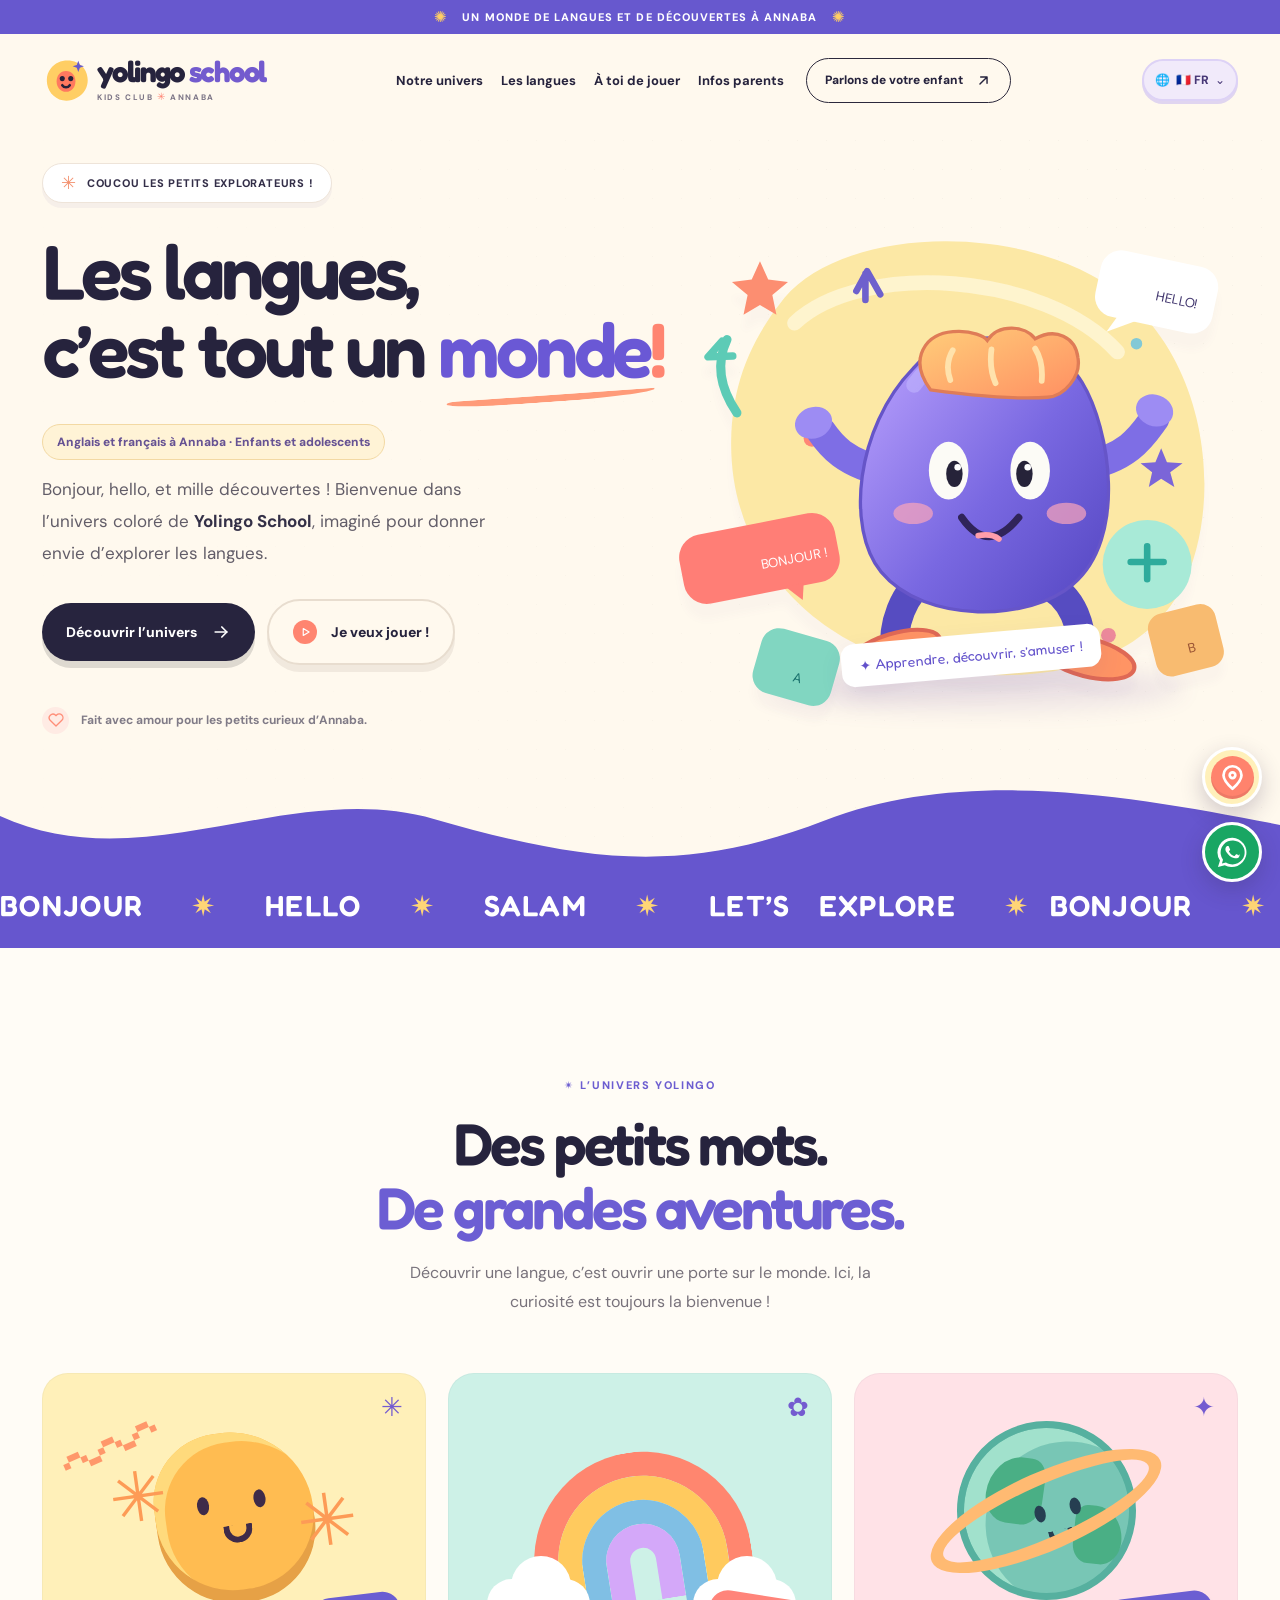
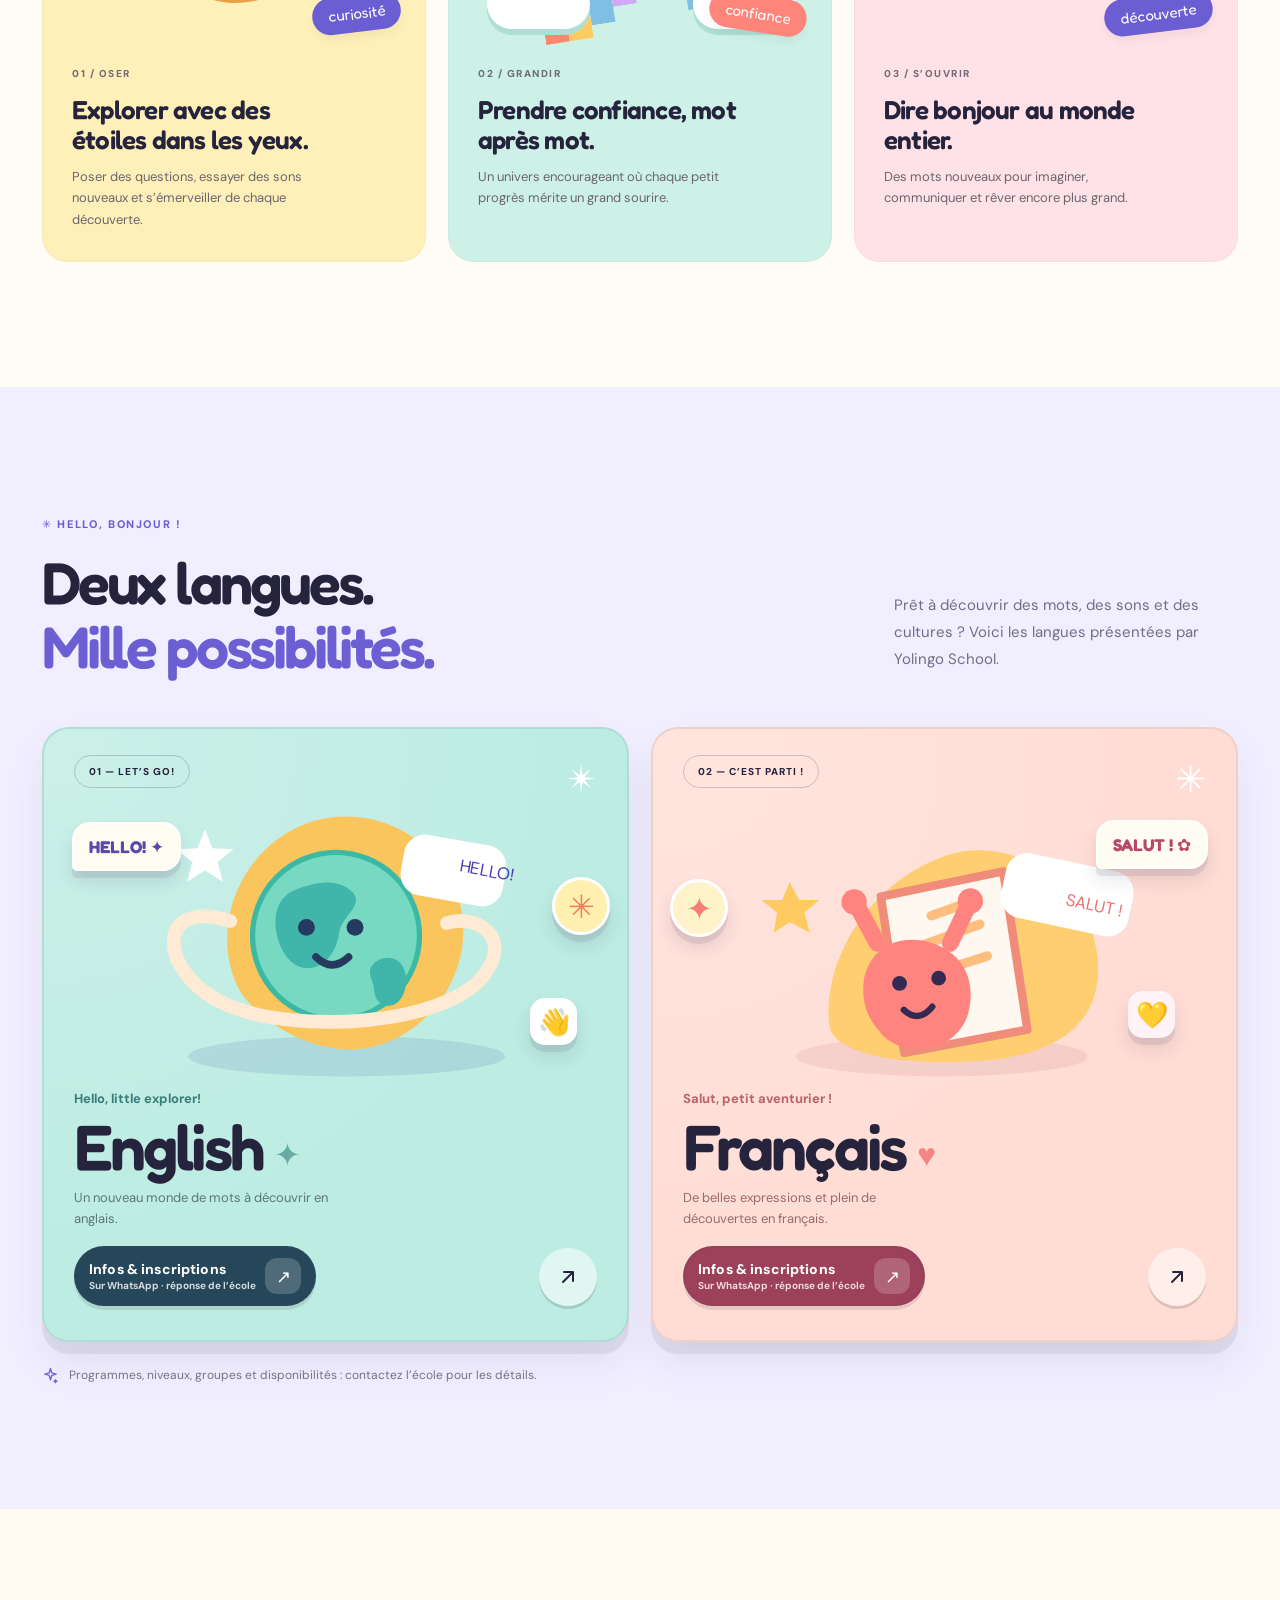
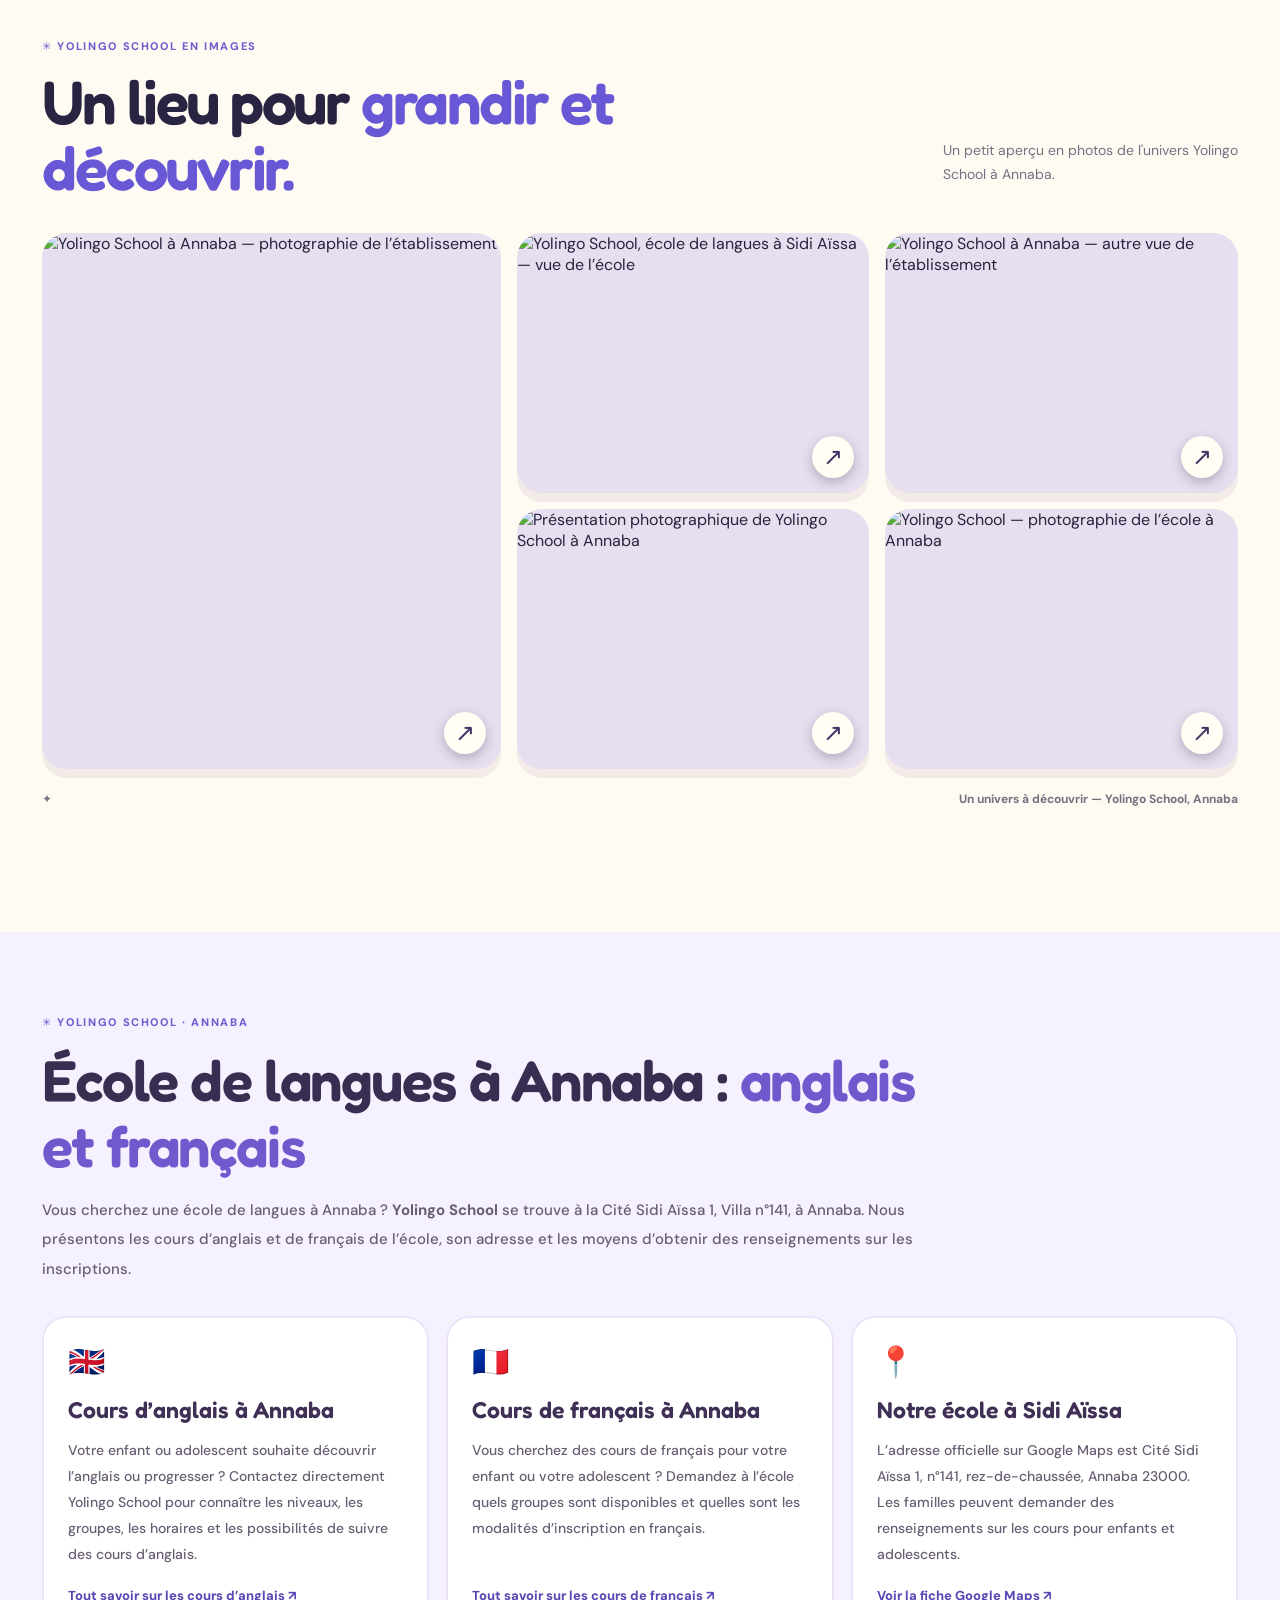
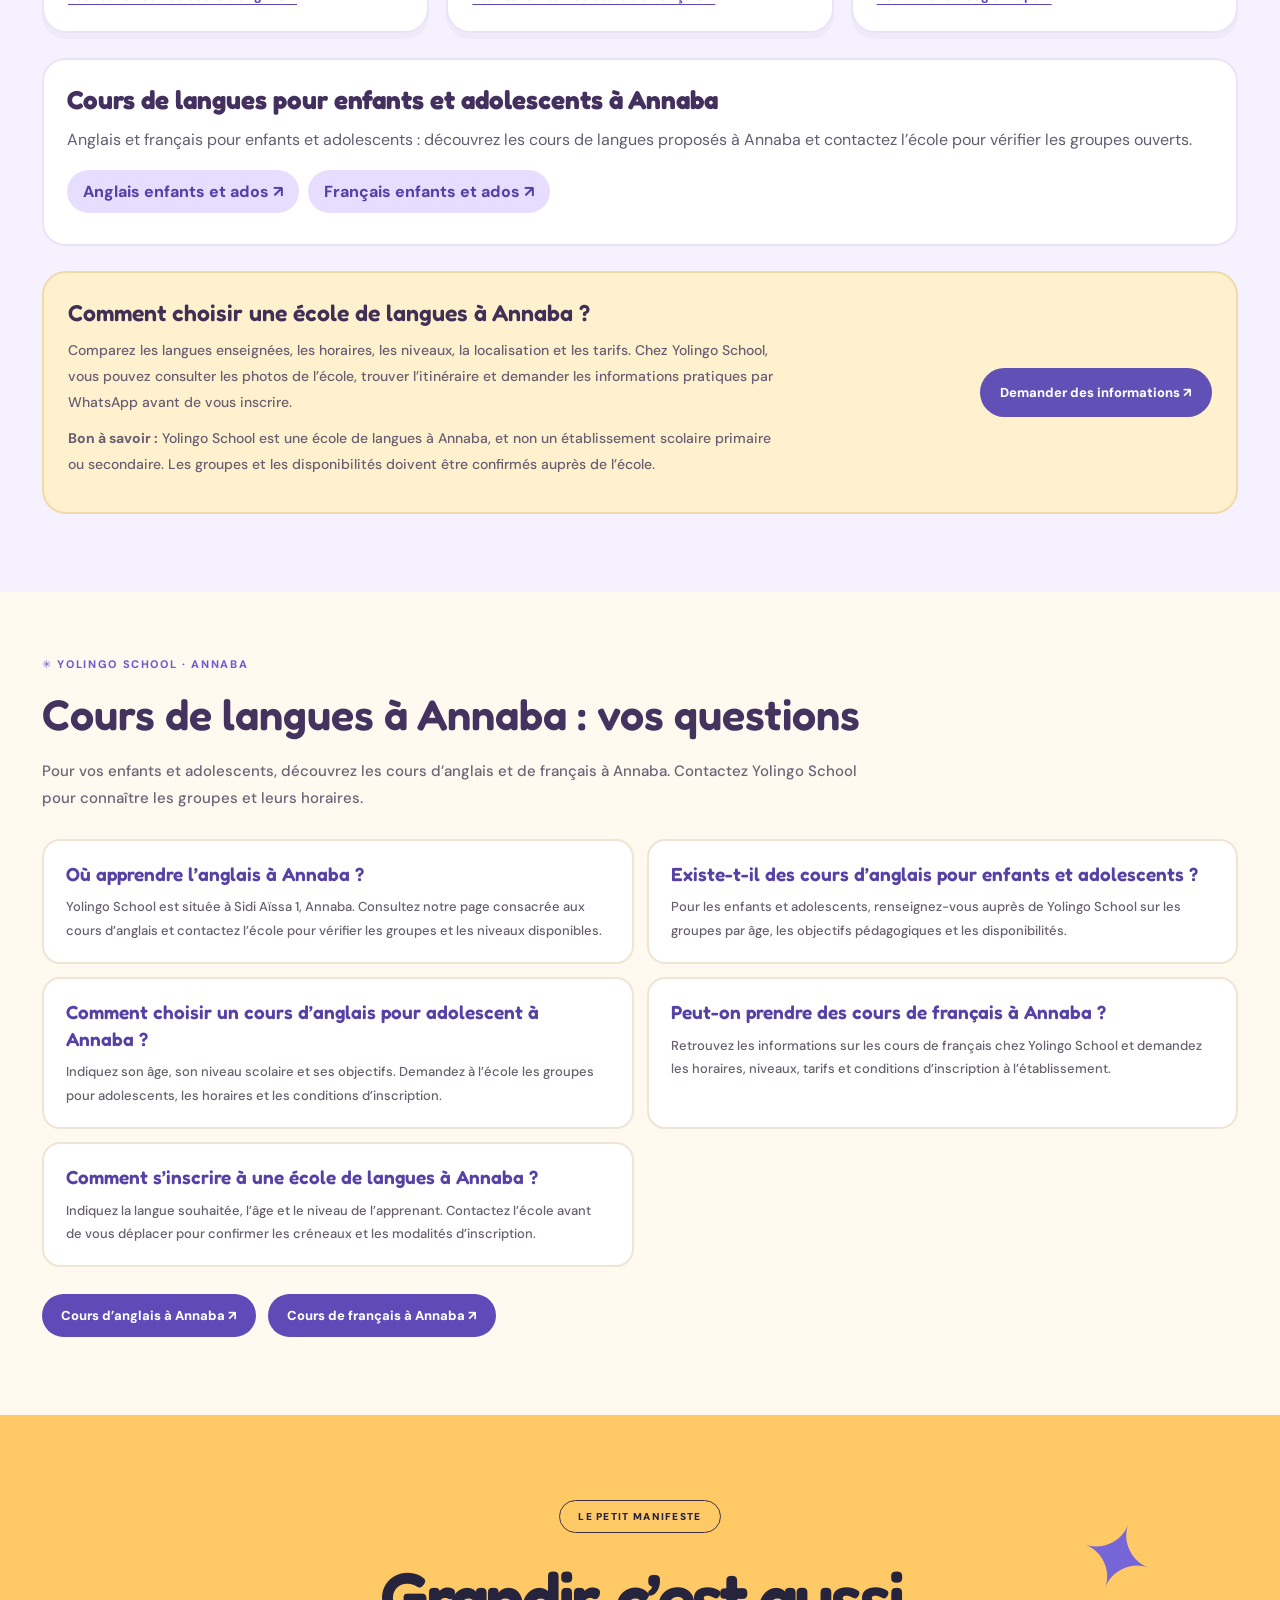
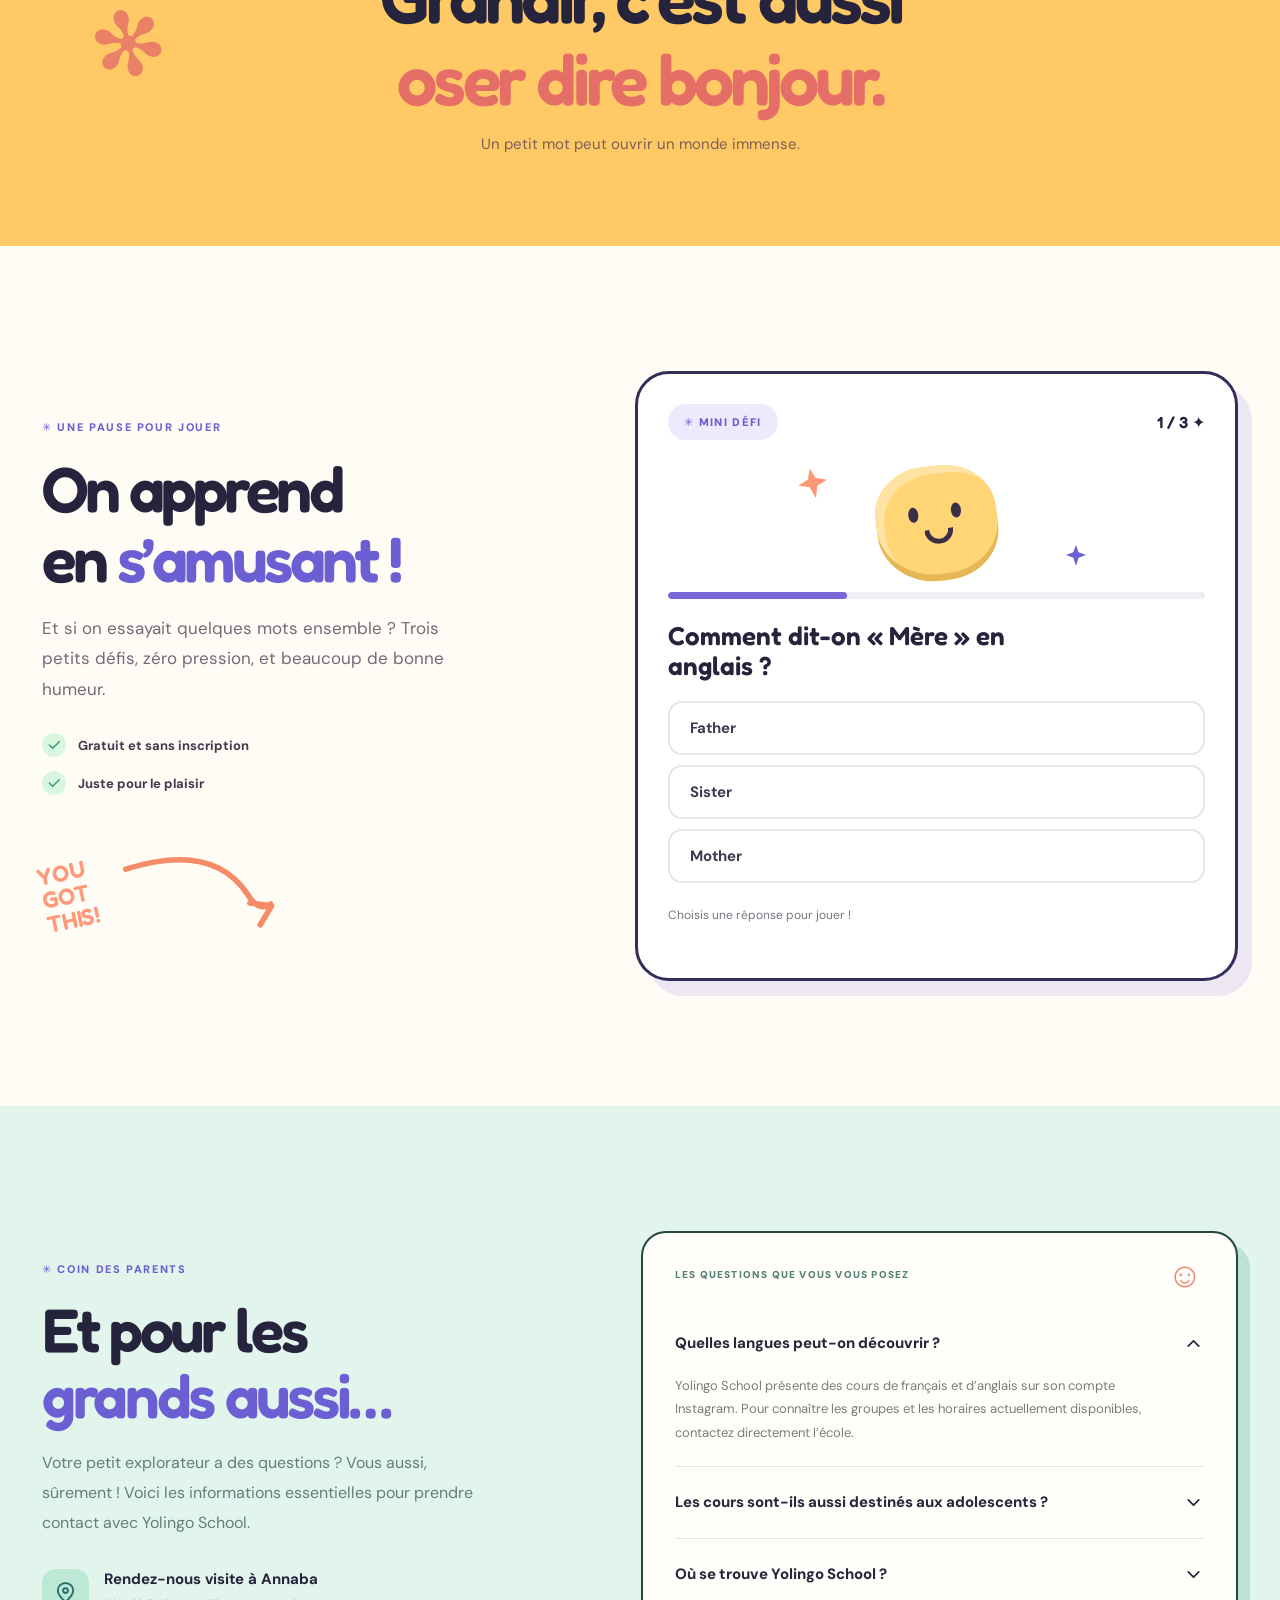
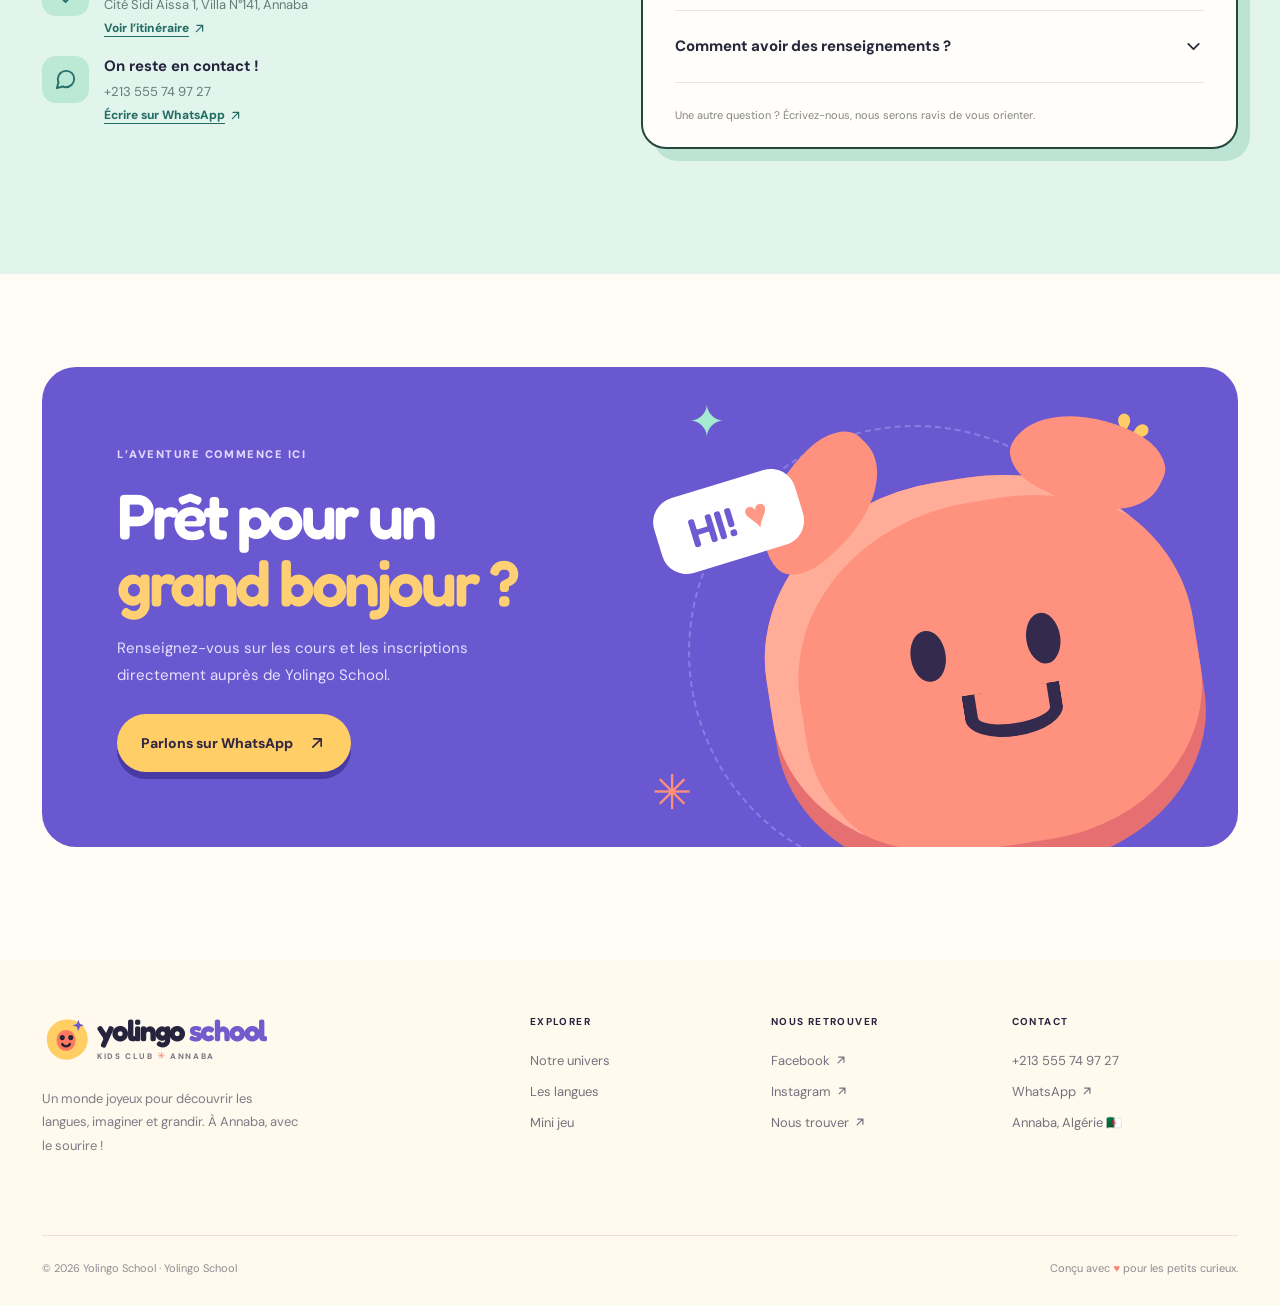
==== commit 205c4179: "Clarify kid and teen courses in homepage and localized navigation" ====
--- a/index.html
+++ b/index.html
@@ -53,7 +53,7 @@
     <meta name="twitter:image" content="https://yolingo-school.github.io/assets/social-fr.png" />
   </head>
   <body>
-    <div id="root"><div class="page-wrap" id="top"><div class="announcement"><span class="announce-star">✺</span> Un monde de langues et de découvertes à Annaba <span class="announce-star">✺</span></div><header class="site-header"><div class="header-inner shell"><a href="#top" class="brand " aria-label="Yolingo School — retour en haut"><svg class="brand-symbol" viewBox="0 0 51 52" aria-hidden="true"><path d="M9 13C17 2 36 2 44 13c7 10 5 25-7 31C22 53 7 43 5 30c-1-7 0-12 4-17Z" fill="#FFCE64"></path><path d="M15 27c0-6 4-11 10-11s10 5 10 11-4 11-10 11-10-5-10-11Z" fill="#FF795F"></path><circle cx="21" cy="24" r="2.7" fill="#262339"></circle><circle cx="30" cy="24" r="2.7" fill="#262339"></circle><path d="M21 31c2 3 6 3 8 0" stroke="#262339" stroke-width="2.7" stroke-linecap="round" fill="none"></path><path d="m38 5 1.7 4.5L44 11l-4.3 1.5L38 17l-1.6-4.5L32 11l4.4-1.5L38 5Z" fill="#675ACB"></path></svg><span class="brand-text">yolingo <span class="brand-school">school</span><small>KIDS CLUB <span>✳</span> ANNABA</small></span></a><nav class="" aria-label="Navigation principale"><a href="#univers">Notre univers</a><a href="#langues">Les langues</a><a href="#jeu">À toi de jouer</a><a href="#parents">Infos parents</a><a href="https://wa.me/213555749727?text=Bonjour%20Yolingo%20School%20!%20Je%20souhaiterais%20avoir%20des%20informations%20sur%20vos%20cours%20de%20langues%20pour%20enfants." target="_blank" rel="noopener noreferrer" class="nav-mobile-contact">Nous contacter <svg width="18" height="18" viewBox="0 0 24 24" fill="none" stroke="currentColor" stroke-width="2" stroke-linecap="round" stroke-linejoin="round" aria-hidden="true"><path d="M7 17 17 7M8 7h9v9"></path></svg></a></nav><a href="https://wa.me/213555749727?text=Bonjour%20Yolingo%20School%20!%20Je%20souhaiterais%20avoir%20des%20informations%20sur%20vos%20cours%20de%20langues%20pour%20enfants." target="_blank" rel="noopener noreferrer" class="header-cta">Parlons de votre enfant <svg width="17" height="17" viewBox="0 0 24 24" fill="none" stroke="currentColor" stroke-width="2" stroke-linecap="round" stroke-linejoin="round" aria-hidden="true"><path d="M7 17 17 7M8 7h9v9"></path></svg></a><button aria-label="Ouvrir le menu" class="menu-toggle"><svg width="26" height="26" viewBox="0 0 24 24" fill="none" stroke="currentColor" stroke-width="2" stroke-linecap="round" stroke-linejoin="round" aria-hidden="true"><path d="M4 7h16M4 12h16M4 17h16"></path></svg></button></div></header><main><section class="hero" aria-labelledby="hero-title"><div class="hero-dots" aria-hidden="true"></div><div class="shell hero-grid"><div class="hero-copy"><div class="eyebrow hero-eyebrow"><span class="eyebrow-mini-icon">✳</span> COUCOU LES PETITS EXPLORATEURS !</div><h1 id="hero-title">Les langues,<br/>c’est tout un <span class="highlight-word">monde<span class="word-underline" aria-hidden="true"></span></span><span class="exclamation">!</span></h1><h2 class="yl-hero-local">École de langues à Annaba · Anglais & français</h2><p class="hero-desc">Bonjour, hello, et mille découvertes ! Bienvenue dans l’univers coloré de <strong>Yolingo School</strong>, imaginé pour donner envie d’explorer les langues.</p><div class="hero-actions"><a href="#langues" class="btn btn-dark">Découvrir l’univers <svg width="20" height="20" viewBox="0 0 24 24" fill="none" stroke="currentColor" stroke-width="2" stroke-linecap="round" stroke-linejoin="round" aria-hidden="true"><path d="M5 12h14"></path><path d="m13 6 6 6-6 6"></path></svg></a><a href="#jeu" class="btn btn-outline"><span class="play-icon"><svg width="14" height="14" viewBox="0 0 24 24" fill="none" stroke="currentColor" stroke-width="2" stroke-linecap="round" stroke-linejoin="round" aria-hidden="true"><path d="m9 6 10 6-10 6V6Z"></path></svg></span> Je veux jouer !</a></div><div class="hero-location"><span class="location-heart"><svg width="16" height="16" viewBox="0 0 24 24" fill="none" stroke="currentColor" stroke-width="2" stroke-linecap="round" stroke-linejoin="round" aria-hidden="true"><path d="M20.8 4.6a5.6 5.6 0 0 0-7.9 0l-.9.9-.9-.9a5.6 5.6 0 0 0-7.9 7.9L12 21l8.8-8.5a5.6 5.6 0 0 0 0-7.9Z"></path></svg></span> Fait avec amour pour les petits curieux d’Annaba.</div></div><div class="hero-picture"><svg viewBox="0 0 710 640" class="hero-artwork" role="img" aria-label="Illustration joyeuse : personnage violet souriant entouré de lettres et d'étoiles colorées"><defs><linearGradient id="ybody" x1=".1" y1=".2" x2=".95" y2=".95"><stop offset="0" stop-color="#AB94F7"></stop><stop offset=".5" stop-color="#7968E1"></stop><stop offset="1" stop-color="#5749C4"></stop></linearGradient><linearGradient id="yorange" x1="0" y1="0" x2="1" y2="1"><stop offset="0" stop-color="#FFCE7A"></stop><stop offset="1" stop-color="#FF8F62"></stop></linearGradient><radialGradient id="yorb" cx=".3" cy=".2" r=".85"><stop offset="0" stop-color="#FFEBA5"></stop><stop offset="1" stop-color="#F6BE51"></stop></radialGradient><filter id="yshadow" x="-50%" y="-50%" width="200%" height="200%"><feGaussianBlur stdDeviation="14"></feGaussianBlur></filter></defs><ellipse cx="372" cy="590" rx="250" ry="27" fill="#7559AA" opacity=".13" filter="url(#yshadow)"></ellipse><path d="M138 116C208 34 404 24 523 96s148 239 107 350c-39 106-159 145-306 122C174 545 72 432 73 292c1-74 25-126 65-176Z" fill="#FCE8A5"></path><path d="M150 147C231 71 453 84 542 182" fill="none" stroke="#fff9dd" stroke-width="18" stroke-linecap="round" opacity=".75"></path><circle cx="578" cy="440" r="54" fill="#A8EAD7"></circle><path d="M558 437h40M578 418v40" stroke="#2EAB9C" stroke-width="8" stroke-linecap="round"></path><g class="art-orbit art-orbit-1"><path d="M80 256q-32-47-12-89" stroke="#5DCBB6" stroke-width="11" stroke-linecap="round" fill="none"></path><path d="M62 169 45 188l30-1" fill="none" stroke="#5DCBB6" stroke-width="9" stroke-linecap="round" stroke-linejoin="round"></path></g><g class="art-orbit art-orbit-2" transform="translate(515 68) rotate(12)"><rect width="145" height="82" rx="25" fill="white"></rect><path d="M34 76 23 101l38-24" fill="white"></path><text x="73" y="51" fill="#40356D" fontSize="27" fontFamily="Fredoka, sans-serif" fontWeight="600" textAnchor="middle">HELLO!</text></g><g class="art-orbit art-orbit-3" transform="translate(13 390) rotate(-11)"><rect width="192" height="85" rx="28" fill="#FF7E76"></rect><path d="m120 82 18 20 5-20" fill="#FF7E76"></path><text x="96" y="56" fill="white" fontSize="28" fontWeight="600" fontFamily="Fredoka, sans-serif" textAnchor="middle">BONJOUR !</text></g><path d="m108 72 10 22 24 3-19 16 5 24-20-12-20 12 5-24-19-16 24-3 10-22Z" fill="#FC8E71" class="art-spin"></path><path d="m595 299 7 17 19 1-15 11 5 18-16-10-15 10 4-18-14-11 18-1 7-17Z" fill="#7B65D8" class="art-spin"></path><circle cx="171" cy="287" r="10" fill="#FF8676"></circle><circle cx="531" cy="526" r="9" fill="#ED8A9B"></circle><circle cx="565" cy="172" r="7" fill="#83C9D6"></circle><path d="M312 456c-31 16-44 60-40 92" stroke="#564CC1" stroke-width="35" stroke-linecap="round" fill="none"></path><path d="M450 461c42 18 48 58 50 88" stroke="#564CC1" stroke-width="35" stroke-linecap="round" fill="none"></path><ellipse cx="271" cy="547" rx="58" ry="23" transform="rotate(-17 271 547)" fill="#FF9464" stroke="#DF6955" stroke-width="5"></ellipse><ellipse cx="506" cy="553" rx="58" ry="23" transform="rotate(14 506 553)" fill="#FF9464" stroke="#DF6955" stroke-width="5"></ellipse><path d="M266 329c-56-11-73-35-84-51" stroke="#7E6EE5" stroke-width="36" stroke-linecap="round" fill="none"></path><path d="M501 320c56-8 74-41 86-57" stroke="#7E6EE5" stroke-width="36" stroke-linecap="round" fill="none"></path><ellipse cx="173" cy="268" rx="23" ry="19" transform="rotate(-20 173 268)" fill="#9D8CF3"></ellipse><ellipse cx="587" cy="253" rx="23" ry="19" transform="rotate(20 587 253)" fill="#9D8CF3"></ellipse><path d="M294 202c43-53 164-51 205 17 34 56 55 189-11 245-51 45-180 49-233-15-43-52-31-175 39-247Z" fill="url(#ybody)" stroke="#6655C8" stroke-width="4"></path><path d="M295 222c26-37 67-51 127-43" stroke="#C4B8FF" stroke-width="19" stroke-linecap="round" fill="none" opacity=".55"></path><ellipse cx="337" cy="326" rx="24" ry="35" fill="#FCFBF6"></ellipse><ellipse cx="436" cy="326" rx="24" ry="35" fill="#FCFBF6"></ellipse><ellipse cx="344" cy="330" rx="10" ry="16" fill="#262339"></ellipse><ellipse cx="429" cy="330" rx="10" ry="16" fill="#262339"></ellipse><circle cx="348" cy="322" r="4" fill="white"></circle><circle cx="433" cy="322" r="4" fill="white"></circle><ellipse cx="294" cy="378" rx="24" ry="13" fill="#FBA5BB" opacity=".7"></ellipse><ellipse cx="480" cy="378" rx="24" ry="13" fill="#FBA5BB" opacity=".7"></ellipse><path d="M353 383q32 46 69 0" stroke="#302459" stroke-width="9" stroke-linecap="round" fill="none"></path><path d="M373 405q16-3 25 4" stroke="#FF9DAA" stroke-width="7" stroke-linecap="round" fill="none"></path><path d="M315 228c-17-23-15-41-6-54 18-25 66-18 75-6 14-21 46-18 58-2 25-14 49-2 52 23 4 23-17 47-37 48-40 3-105-4-142-9Z" fill="url(#yorange)" stroke="#DF7C57" stroke-width="4"></path><path d="M342 180q-10 17-3 36M389 179q-3 23 5 41M442 178q10 16 8 39" stroke="#FFE2AC" stroke-width="7" stroke-linecap="round" fill="none"></path><g class="art-orbit art-orbit-4" transform="translate(103 524) rotate(16)"><rect width="98" height="81" rx="22" fill="#81D6C1"></rect><text x="49" y="58" fontFamily="Fredoka,sans-serif" textAnchor="middle" fontWeight="600" fontSize="48" fill="#1A726E">A</text></g><g class="art-orbit art-orbit-5" transform="translate(583 493) rotate(-14)"><rect width="84" height="78" rx="19" fill="#F8BB70"></rect><text x="42" y="55" fontFamily="Fredoka,sans-serif" textAnchor="middle" fontWeight="600" fontSize="46" fill="#995233">B</text></g><path d="m225 108 13-24 16 28M236 87v32" stroke="#6E60CD" stroke-width="8" stroke-linecap="round" stroke-linejoin="round" fill="none"></path></svg><span class="hero-float-tag">✦ Apprendre, découvrir, s’amuser !</span></div></div><div class="hero-waveline" aria-hidden="true"><svg viewBox="0 0 1440 97" preserveAspectRatio="none"><path d="M0 38c162 81 325-47 489 4s276 70 438 2 353-29 513 5v48H0Z" fill="#6656CE"></path></svg></div></section><div class="marquee-band"><div class="marquee-track" aria-hidden="true"><span>BONJOUR <b>✷</b> HELLO <b>✷</b> SALAM <b>✷</b> LET’S EXPLORE <b>✷</b> </span><span>BONJOUR <b>✷</b> HELLO <b>✷</b> SALAM <b>✷</b> LET’S EXPLORE <b>✷</b> </span><span>BONJOUR <b>✷</b> HELLO <b>✷</b> SALAM <b>✷</b> LET’S EXPLORE <b>✷</b> </span><span>BONJOUR <b>✷</b> HELLO <b>✷</b> SALAM <b>✷</b> LET’S EXPLORE <b>✷</b> </span></div></div><section id="univers" class="story-section section-padding"><div class="shell"><div class="section-heading centered" data-reveal=""><span class="section-kicker">✴ L’UNIVERS YOLINGO</span><h2>Des petits mots.<br/><em>De grandes aventures.</em></h2><p>Découvrir une langue, c’est ouvrir une porte sur le monde. Ici, la curiosité est toujours la bienvenue !</p></div><div class="story-layout"><div class="story-feature story-feature-yellow" data-reveal=""><div class="story-icon-wrap">✳</div><div class="story-picture story-picture-play"><span class="picture-squiggle">〰</span><div class="sun-face"><span class="sf-eye"></span><span class="sf-eye"></span><span class="sf-mouth"></span></div><span class="picture-tag picture-tag-blue">curiosité</span></div><div class="story-body"><span>01 / OSER</span><h3>Explorer avec des étoiles dans les yeux.</h3><p>Poser des questions, essayer des sons nouveaux et s’émerveiller de chaque découverte.</p></div></div><div class="story-feature story-feature-mint" data-reveal=""><div class="story-icon-wrap">✿</div><div class="story-picture story-picture-smile"><div class="rainbow-arch"><i></i><i></i><i></i><i></i></div><span class="puffy-cloud cloud-left"></span><span class="puffy-cloud cloud-right"></span><span class="picture-tag picture-tag-coral">confiance</span></div><div class="story-body"><span>02 / GRANDIR</span><h3>Prendre confiance, mot après mot.</h3><p>Un univers encourageant où chaque petit progrès mérite un grand sourire.</p></div></div><div class="story-feature story-feature-pink" data-reveal=""><div class="story-icon-wrap">✦</div><div class="story-picture story-picture-world"><div class="earth-smile"><i class="earth-eye"></i><i class="earth-eye"></i><i class="earth-mouth"></i></div><span class="planet-ring"></span><span class="picture-tag picture-tag-purple">découverte</span></div><div class="story-body"><span>03 / S’OUVRIR</span><h3>Dire bonjour au monde entier.</h3><p>Des mots nouveaux pour imaginer, communiquer et rêver encore plus grand.</p></div></div></div></div></section><section id="langues" class="languages-section section-padding"><div class="shell"><div class="languages-header" data-reveal=""><div><span class="section-kicker">✳ HELLO, BONJOUR !</span><h2>Deux langues.<br/><em>Mille possibilités.</em></h2></div><p>Prêt à découvrir des mots, des sons et des cultures ? Voici les langues présentées par Yolingo School.</p></div><div class="language-grid"><a class="language-card english-card course-choice" data-reveal="" data-course="english" href="https://wa.me/213555749727?text=Bonjour%20!%20Je%20souhaite%20conna%C3%AEtre%20les%20informations%20sur%20les%20cours%20d%E2%80%99anglais%20pour%20enfants%20chez%20Yolingo%20School." target="_blank" rel="noopener noreferrer" aria-label="Informations et inscriptions pour les cours d’anglais"><div class="course-kinetic-stickers" aria-hidden="true"><span class="course-motion-badge word">HELLO! ✦</span><span class="course-motion-badge spark">✳</span><span class="course-motion-badge wave">👋</span></div><div class="language-card-top"><span class="language-number">01 — LET’S GO!</span><span class="language-deco-star">✴</span></div><svg viewBox="0 0 420 265" class="language-art" aria-hidden="true"><ellipse cx="220" cy="235" rx="150" ry="19" fill="#334EAA" opacity=".12"></ellipse><path d="M120 175c-36-66 7-155 85-166 70-9 133 49 125 118-7 65-67 111-125 100-33-6-66-26-85-52Z" fill="#FBC55E"></path><circle cx="210" cy="121" r="79" fill="#77D9C1" stroke="#3BB9A4" stroke-width="5"></circle><path d="M170 78c30-12 45-8 55 1 13 13-10 23-12 39-4 27-23 39-40 31-20-10-32-58-3-71Zm80 66c17-8 29 6 26 25-5 26-30 22-30 2 0-8-11-18 4-27Z" fill="#40B5A9"></path><circle cx="182" cy="113" r="8" fill="#243A5E"></circle><circle cx="228" cy="113" r="8" fill="#243A5E"></circle><path d="M191 141q15 15 31 0" stroke="#243A5E" stroke-width="7" fill="none" stroke-linecap="round"></path><path d="M110 107C37 84 41 157 106 186s209 20 245-29c27-38-12-57-36-48" stroke="#FFEAD5" stroke-width="13" stroke-linecap="round" fill="none"></path><rect x="278" y="22" width="98" height="58" rx="20" fill="#fff" transform="rotate(10 278 22)"></rect><text x="326" y="60" textAnchor="middle" fill="#463BB1" fontFamily="Fredoka,sans-serif" fontSize="21" fontWeight="600" transform="rotate(10 326 60)">HELLO!</text><path d="m86 20 7 18 20 1-15 12 5 19-17-11-17 11 5-19-15-12 20-1 7-18Z" fill="#fff"></path></svg><div class="language-card-bottom"><div><span class="language-subtitle">Hello, little explorer!</span><h3>English <span>✦</span></h3><p>Un nouveau monde de mots à découvrir en anglais.</p><span class="course-cta"><span class="course-cta-copy"><span class="course-cta-title">Infos &amp; inscriptions</span><span class="course-cta-sub">Sur WhatsApp · réponse de l’école</span></span><span class="course-cta-arrow" aria-hidden="true">↗</span></span></div><span class="round-arrow" aria-hidden="true"><svg width="24" height="24" viewBox="0 0 24 24" fill="none" stroke="currentColor" stroke-width="2" stroke-linecap="round" stroke-linejoin="round" aria-hidden="true"><path d="M7 17 17 7M8 7h9v9"></path></svg></span></div></a><a class="language-card french-card course-choice" data-reveal="" data-course="french" href="https://wa.me/213555749727?text=Bonjour%20!%20Je%20souhaite%20conna%C3%AEtre%20les%20informations%20sur%20les%20cours%20de%20fran%C3%A7ais%20pour%20enfants%20chez%20Yolingo%20School." target="_blank" rel="noopener noreferrer" aria-label="Informations et inscriptions pour les cours de français"><div class="course-kinetic-stickers" aria-hidden="true"><span class="course-motion-badge word">SALUT ! ✿</span><span class="course-motion-badge spark">✦</span><span class="course-motion-badge wave">💛</span></div><div class="language-card-top"><span class="language-number">02 — C’EST PARTI !</span><span class="language-deco-star">✳</span></div><svg viewBox="0 0 420 265" class="language-art" aria-hidden="true"><ellipse cx="207" cy="235" rx="138" ry="19" fill="#AA4454" opacity=".1"></ellipse><path d="M101 208c-9-67 42-140 110-163 61-21 135 25 143 93 8 63-34 99-122 102-70 3-125-8-131-32Z" fill="#FFCE71"></path><path d="M143 93 255 55l41 146-113 36Z" fill="#FFF8F1" stroke="#EF8C7A" stroke-width="8" stroke-linejoin="round" transform="rotate(7 220 140)"></path><path d="M197 102 231 90M178 134l65-24M188 160l62-20" stroke="#FFBE7E" stroke-width="9" stroke-linecap="round"></path><path d="M133 164c4-28 29-46 62-37 36 10 44 41 37 67-10 37-59 43-80 22-14-15-21-28-19-52Z" fill="#FF837E"></path><circle cx="167" cy="166" r="7" fill="#342A51"></circle><circle cx="204" cy="161" r="7" fill="#342A51"></circle><path d="M171 191q14 13 27-3" fill="none" stroke="#342A51" stroke-width="6" stroke-linecap="round"></path><path d="m146 128-20-37M215 128l18-38" stroke="#FF837E" stroke-width="16" stroke-linecap="round"></path><circle cx="124" cy="89" r="12" fill="#FF837E"></circle><circle cx="234" cy="88" r="12" fill="#FF837E"></circle><g transform="translate(272 39) rotate(12)"><rect width="123" height="62" rx="20" fill="#fff"></rect><text x="61" y="41" fill="#EA736F" fontSize="22" fontFamily="Fredoka,sans-serif" textAnchor="middle" fontWeight="600">SALUT !</text></g><path d="m63 70 9 17 19 0-14 12 5 19-19-10-15 10 3-19-15-12h20l7-17Z" fill="#FFCB61"></path></svg><div class="language-card-bottom"><div><span class="language-subtitle">Salut, petit aventurier !</span><h3>Français <span>♥</span></h3><p>De belles expressions et plein de découvertes en français.</p><span class="course-cta"><span class="course-cta-copy"><span class="course-cta-title">Infos &amp; inscriptions</span><span class="course-cta-sub">Sur WhatsApp · réponse de l’école</span></span><span class="course-cta-arrow" aria-hidden="true">↗</span></span></div><span class="round-arrow" aria-hidden="true"><svg width="24" height="24" viewBox="0 0 24 24" fill="none" stroke="currentColor" stroke-width="2" stroke-linecap="round" stroke-linejoin="round" aria-hidden="true"><path d="M7 17 17 7M8 7h9v9"></path></svg></span></div></a></div><div class="language-footnote"><svg width="17" height="17" viewBox="0 0 24 24" fill="none" stroke="currentColor" stroke-width="2" stroke-linecap="round" stroke-linejoin="round" aria-hidden="true"><path d="m12 2 1.8 6.2L20 10l-6.2 1.8L12 18l-1.8-6.2L4 10l6.2-1.8L12 2Z"></path><path d="m19 18 .7 1.3L21 20l-1.3.7L19 22l-.7-1.3L17 20l1.3-.7L19 18Z"></path></svg> Programmes, niveaux, groupes et disponibilités : contactez l’école pour les détails.</div></div></section><section id="photos" class="yolingo-gallery-section section-padding" aria-labelledby="gallery-title"><div class="shell"><div class="yl-gallery-heading"><div><span class="section-kicker">✳ YOLINGO SCHOOL EN IMAGES</span><h2 id="gallery-title">Un lieu pour <em>grandir et découvrir.</em></h2></div><p>Un petit aperçu en photos de l'univers Yolingo School à Annaba.</p></div><div class="yl-gallery-track" aria-label="Photos de Yolingo School"><a class="yl-gallery-photo yl-gallery-photo-1" href="https://lh3.googleusercontent.com/gps-cs-s/ANWiy9RXkZxK2fuibu9xvFJJxNdwMlWX9Hmm6TpPHmRTxs9DQ3gcvHsPgLQIPVK4U6Q1ghweDkpzAxwLbEn-EIfHPybwQroOkIw5hEMqWZMLWOjMa-EZIgV0Nyh_P4SNsnEJ9RDYCUn_St6xkrXX=s1360-w1360-h1020-rw" target="_blank" rel="noopener noreferrer" aria-label="Agrandir la photo 1 de Yolingo School"><img src="https://lh3.googleusercontent.com/gps-cs-s/ANWiy9RXkZxK2fuibu9xvFJJxNdwMlWX9Hmm6TpPHmRTxs9DQ3gcvHsPgLQIPVK4U6Q1ghweDkpzAxwLbEn-EIfHPybwQroOkIw5hEMqWZMLWOjMa-EZIgV0Nyh_P4SNsnEJ9RDYCUn_St6xkrXX=s1360-w1360-h1020-rw" alt="Yolingo School à Annaba — photographie de l’établissement" width="1360" height="1020" loading="lazy" decoding="async" referrerpolicy="no-referrer"><span class="yl-gallery-expand" aria-hidden="true">↗</span></a><a class="yl-gallery-photo yl-gallery-photo-2" href="https://lh3.googleusercontent.com/gps-cs-s/ANWiy9SeZEdMfoycMdjJTXCi7EBUMUKxN-3o6E_qHXL41_Io9rk50Y1kXKQdrJCjDdzBYDKgTUi8GMU8wcOpMY3mwge7HLr7Y_QWSjDk4lzmCrxi6wVElPmixC1jk_BGWyI6JgQWIyUHwGstqlW5=s1360-w1360-h1020-rw" target="_blank" rel="noopener noreferrer" aria-label="Agrandir la photo 2 de Yolingo School"><img src="https://lh3.googleusercontent.com/gps-cs-s/ANWiy9SeZEdMfoycMdjJTXCi7EBUMUKxN-3o6E_qHXL41_Io9rk50Y1kXKQdrJCjDdzBYDKgTUi8GMU8wcOpMY3mwge7HLr7Y_QWSjDk4lzmCrxi6wVElPmixC1jk_BGWyI6JgQWIyUHwGstqlW5=s1360-w1360-h1020-rw" alt="Yolingo School, école de langues à Sidi Aïssa — vue de l’école" width="1360" height="1020" loading="lazy" decoding="async" referrerpolicy="no-referrer"><span class="yl-gallery-expand" aria-hidden="true">↗</span></a><a class="yl-gallery-photo yl-gallery-photo-3" href="https://lh3.googleusercontent.com/gps-cs-s/ANWiy9SZIjOhsA2J3OWp-w5BMKVCSRSuAmU_nKIeNIr8bVE0QBSo5DWhXJAlkNVl9aX9_HEnuMMDknSMfg6hdBYMODJBzioToatHBiiPM_udTzAXDDM0swsfdIjgmhuvJJEGv5A3tCnD6q3VjdaD=s1360-w1360-h1020-rw" target="_blank" rel="noopener noreferrer" aria-label="Agrandir la photo 3 de Yolingo School"><img src="https://lh3.googleusercontent.com/gps-cs-s/ANWiy9SZIjOhsA2J3OWp-w5BMKVCSRSuAmU_nKIeNIr8bVE0QBSo5DWhXJAlkNVl9aX9_HEnuMMDknSMfg6hdBYMODJBzioToatHBiiPM_udTzAXDDM0swsfdIjgmhuvJJEGv5A3tCnD6q3VjdaD=s1360-w1360-h1020-rw" alt="Yolingo School à Annaba — autre vue de l’établissement" width="1360" height="1020" loading="lazy" decoding="async" referrerpolicy="no-referrer"><span class="yl-gallery-expand" aria-hidden="true">↗</span></a><a class="yl-gallery-photo yl-gallery-photo-4" href="https://lh3.googleusercontent.com/gps-cs-s/ANWiy9Tz8EF0_0tDx5dclKGLboYmF8OS2g8mbn5AT2QABMEcS-idCKuUfNCSdXFxwqUtpIFPGGdt18PmQmMDmEAzhoX9rmbz924Yti4UhT6DTEH3gJfEQpy0HMX4NJe8C3yVoaGn2Dmc3ScUFx2F=s1360-w1360-h1020-rw" target="_blank" rel="noopener noreferrer" aria-label="Agrandir la photo 4 de Yolingo School"><img src="https://lh3.googleusercontent.com/gps-cs-s/ANWiy9Tz8EF0_0tDx5dclKGLboYmF8OS2g8mbn5AT2QABMEcS-idCKuUfNCSdXFxwqUtpIFPGGdt18PmQmMDmEAzhoX9rmbz924Yti4UhT6DTEH3gJfEQpy0HMX4NJe8C3yVoaGn2Dmc3ScUFx2F=s1360-w1360-h1020-rw" alt="Présentation photographique de Yolingo School à Annaba" width="1360" height="1020" loading="lazy" decoding="async" referrerpolicy="no-referrer"><span class="yl-gallery-expand" aria-hidden="true">↗</span></a><a class="yl-gallery-photo yl-gallery-photo-5" href="https://lh3.googleusercontent.com/gps-cs-s/ANWiy9QDB-S_ay-1dXpn0R2XVGwbuBTI5-odf7BJBYWS4ps59Zrk_lRh_gEJeWQxbHDbabrWtudogwgsHJJxpUo6xjJoz8MzCFID5P0uQqAceiv4CO2iCt1KNY4W_Guzm26CJHsd2yntC4RlaFJ1=s1360-w1360-h1020-rw" target="_blank" rel="noopener noreferrer" aria-label="Agrandir la photo 5 de Yolingo School"><img src="https://lh3.googleusercontent.com/gps-cs-s/ANWiy9QDB-S_ay-1dXpn0R2XVGwbuBTI5-odf7BJBYWS4ps59Zrk_lRh_gEJeWQxbHDbabrWtudogwgsHJJxpUo6xjJoz8MzCFID5P0uQqAceiv4CO2iCt1KNY4W_Guzm26CJHsd2yntC4RlaFJ1=s1360-w1360-h1020-rw" alt="Yolingo School — photographie de l’école à Annaba" width="1360" height="1020" loading="lazy" decoding="async" referrerpolicy="no-referrer"><span class="yl-gallery-expand" aria-hidden="true">↗</span></a></div><div class="yl-gallery-caption">✦ <span>Un univers à découvrir — Yolingo School, Annaba</span><span class="yl-gallery-swipe">← Faites glisser pour voir les photos →</span></div></div></section><section id="ecole-langues-annaba" class="yl-seo-section" aria-labelledby="yl-seo-title"><div class="shell"><span class="section-kicker">✳ YOLINGO SCHOOL · ANNABA</span><h2 id="yl-seo-title">École de langues à Annaba : <em>anglais et français</em></h2><p class="yl-seo-lead">Vous cherchez une école de langues à Annaba ? <strong>Yolingo School</strong> se trouve à la Cité Sidi Aïssa 1, Villa n°141, à Annaba. Nous présentons les cours d’anglais et de français de l’école, son adresse et les moyens d’obtenir des renseignements sur les inscriptions.</p><div class="yl-seo-grid"><article><span>🇬🇧</span><h3>Cours d’anglais à Annaba</h3><p>Vous souhaitez découvrir l’anglais ou progresser ? Contactez directement Yolingo School pour connaître les niveaux, les groupes, les horaires et les possibilités de suivre des cours d’anglais.</p><a href="/cours-anglais-annaba/">Tout savoir sur les cours d’anglais ↗</a></article><article><span>🇫🇷</span><h3>Cours de français à Annaba</h3><p>Vous cherchez des cours de français pour vous ou pour votre enfant ? Demandez à l’école quels groupes sont disponibles et quelles sont les modalités d’inscription en français.</p><a href="/cours-francais-annaba/">Tout savoir sur les cours de français ↗</a></article><article><span>📍</span><h3>Notre école à Sidi Aïssa</h3><p>L’adresse officielle sur Google Maps est Cité Sidi Aïssa 1, n°141, rez-de-chaussée, Annaba 23000. Les familles peuvent demander des renseignements sur les cours pour enfants et adolescents.</p><a href="https://www.google.com/maps/dir/?api=1&amp;destination=Yolingo%20School%2C%20Cit%C3%A9%20Sidi%20A%C3%AFssa%2C%201%20N141%2C%20Annaba%2023000%2C%20Algeria&amp;destination_place_id=ChIJIXw7XKIH8BIRXjGzTcsNA-w" target="_blank" rel="noopener noreferrer">Voir la fiche Google Maps ↗</a></article></div><div class="yl-intent-age"><h3>Cours de langues pour enfants et adolescents à Annaba</h3><p>Anglais et français pour enfants et adolescents : découvrez les cours de langues proposés à Annaba et contactez l’école pour vérifier les groupes ouverts.</p><a href="/cours-anglais-annaba/">Anglais enfants et ados ↗</a><a href="/cours-francais-annaba/">Français enfants et ados ↗</a></div><div class="yl-seo-bottom"><div><h3>Comment choisir une école de langues à Annaba ?</h3><p>Comparez les langues enseignées, les horaires, les niveaux, la localisation et les tarifs. Chez Yolingo School, vous pouvez consulter les photos de l’école, trouver l’itinéraire et demander les informations pratiques par WhatsApp avant de vous inscrire.</p><p><strong>Bon à savoir :</strong> Yolingo School est une école de langues à Annaba, et non un établissement scolaire primaire ou secondaire. Les groupes et les disponibilités doivent être confirmés auprès de l’école.</p></div><a class="yl-seo-contact" href="https://wa.me/213555749727?text=Bonjour%20Yolingo%20School%20!%20Je%20souhaite%20en%20savoir%20plus%20sur%20les%20cours%20de%20langues%20%C3%A0%20Annaba." target="_blank" rel="noopener noreferrer">Demander des informations ↗</a></div></div></section><section class="yl-seo-faq" id="questions-langues-annaba" aria-labelledby="yl-faq-title"><div class="shell"><span class="section-kicker">✳ YOLINGO SCHOOL · ANNABA</span><h2 id="yl-faq-title">Cours de langues à Annaba : vos questions</h2><p class="yl-seo-faq-intro">Pour vos enfants et adolescents, découvrez les cours d’anglais et de français à Annaba. Contactez Yolingo School pour connaître les groupes et leurs horaires.</p><div class="yl-seo-faq-list"><article><h3>Où apprendre l’anglais à Annaba ?</h3><p>Yolingo School est située à Sidi Aïssa 1, Annaba. Consultez notre page consacrée aux cours d’anglais et contactez l’école pour vérifier les groupes et les niveaux disponibles.</p></article><article><h3>Existe-t-il des cours d’anglais pour enfants et adolescents ?</h3><p>Pour les enfants et adolescents, renseignez-vous auprès de Yolingo School sur les groupes par âge, les objectifs pédagogiques et les disponibilités.</p></article><article><h3>Comment choisir un cours d’anglais pour adolescent à Annaba ?</h3><p>Indiquez son âge, son niveau scolaire et ses objectifs. Demandez à l’école les groupes pour adolescents, les horaires et les conditions d’inscription.</p></article><article><h3>Peut-on prendre des cours de français à Annaba ?</h3><p>Retrouvez les informations sur les cours de français chez Yolingo School et demandez les horaires, niveaux, tarifs et conditions d’inscription à l’établissement.</p></article><article><h3>Comment s’inscrire à une école de langues à Annaba ?</h3><p>Indiquez la langue souhaitée, l’âge et le niveau de l’apprenant. Contactez l’école avant de vous déplacer pour confirmer les créneaux et les modalités d’inscription.</p></article></div><nav class="yl-seo-faq-links" aria-label="Language course pages"><a href="/cours-anglais-annaba/">Cours d’anglais à Annaba ↗</a><a href="/cours-francais-annaba/">Cours de français à Annaba ↗</a></nav></div></section><section class="quote-banner"><div class="shell quote-inner" data-reveal=""><span class="quote-doodle quote-doodle-one">✻</span><span class="quote-doodle quote-doodle-two">✦</span><div class="quote-badge">LE PETIT MANIFESTE</div><h2>Grandir, c’est aussi<br/><span>oser dire bonjour.</span></h2><p>Un petit mot peut ouvrir un monde immense.</p></div></section><section id="jeu" class="game-section section-padding"><div class="shell game-grid"><div class="game-copy" data-reveal=""><span class="section-kicker">✳ UNE PAUSE POUR JOUER</span><h2>On apprend<br/>en <em>s’amusant !</em></h2><p>Et si on essayait quelques mots ensemble ? Trois petits défis, zéro pression, et beaucoup de bonne humeur.</p><div class="game-notes"><span><svg width="18" height="18" viewBox="0 0 24 24" fill="none" stroke="currentColor" stroke-width="2" stroke-linecap="round" stroke-linejoin="round" aria-hidden="true"><path d="m5 12 5 5L20 7"></path></svg> Gratuit et sans inscription</span><span><svg width="18" height="18" viewBox="0 0 24 24" fill="none" stroke="currentColor" stroke-width="2" stroke-linecap="round" stroke-linejoin="round" aria-hidden="true"><path d="m5 12 5 5L20 7"></path></svg> Juste pour le plaisir</span></div><div class="game-scribble" aria-hidden="true"><span>YOU<br/>GOT<br/>THIS!</span><svg viewBox="0 0 170 85"><path d="M5 14Q97-15 134 40q12 20 25 11m-22-1 23 3-12 20" stroke="#F58C67" stroke-width="6" stroke-linecap="round" stroke-linejoin="round" fill="none"></path></svg></div></div><div data-reveal=""><div class="game-card" id="mini-jeu"><div class="game-topline"><span class="game-tag">✳ MINI DÉFI</span><span class="game-points">1 / 3 <svg width="17" height="17" viewBox="0 0 24 24" fill="none" stroke="currentColor" stroke-width="2" stroke-linecap="round" stroke-linejoin="round" aria-hidden="true"><path d="m12 2 1.8 6.2L20 10l-6.2 1.8L12 18l-1.8-6.2L4 10l6.2-1.8L12 2Z"></path><path d="m19 18 .7 1.3L21 20l-1.3.7L19 22l-.7-1.3L17 20l1.3-.7L19 18Z"></path></svg></span></div><div class="game-visual" aria-hidden="true"><div class="game-face "><span class="game-eye game-eye-left"></span><span class="game-eye game-eye-right"></span><span class="game-mouth"></span></div><svg class="little-star game-star-1" viewBox="0 0 48 48" aria-hidden="true"><path d="m24 0 5.6 15.7L46 22l-16.4 5.8L24 46l-6-18.2L2 22l16-6.3L24 0Z" fill="currentColor"></path></svg><svg class="little-star game-star-2" viewBox="0 0 48 48" aria-hidden="true"><path d="m24 0 5.6 15.7L46 22l-16.4 5.8L24 46l-6-18.2L2 22l16-6.3L24 0Z" fill="currentColor"></path></svg></div><div class="game-progress" aria-label="Question 1 sur 3"><span style="width:33.33333333333333%"></span></div><h3>Comment dit-on « bonjour » en anglais ?</h3><div class="quiz-answers"><button type="button" class="quiz-answer ">Thank you</button><button type="button" class="quiz-answer ">Hello</button><button type="button" class="quiz-answer ">Goodbye</button></div><div class="quiz-feedback" aria-live="polite">Choisis une réponse pour jouer !</div></div></div></div></section><section class="parent-section section-padding" id="parents"><div class="shell"><div class="parents-layout"><div class="parents-copy" data-reveal=""><span class="section-kicker">✳ COIN DES PARENTS</span><h2>Et pour les<br/><em>grands aussi…</em></h2><p>Votre petit explorateur a des questions ? Vous aussi, sûrement ! Voici les informations essentielles pour prendre contact avec Yolingo School.</p><div class="parent-info-card"><span class="parent-icon"><svg width="23" height="23" viewBox="0 0 24 24" fill="none" stroke="currentColor" stroke-width="2" stroke-linecap="round" stroke-linejoin="round" aria-hidden="true"><path d="M20 10c0 5-8 12-8 12S4 15 4 10a8 8 0 1 1 16 0Z"></path><circle cx="12" cy="10" r="2.5"></circle></svg></span><div><strong>Rendez-nous visite à Annaba</strong><span>Cité Sidi Aissa 1, Villa N°141, Annaba</span><a href="https://www.google.com/maps/dir/?api=1&amp;destination=Yolingo%20School%2C%20Cit%C3%A9%20Sidi%20A%C3%AFssa%2C%201%20N141%2C%20Annaba%2023000%2C%20Algeria&amp;destination_place_id=ChIJIXw7XKIH8BIRXjGzTcsNA-w" target="_blank" rel="noopener noreferrer">Voir l’itinéraire <svg width="15" height="15" viewBox="0 0 24 24" fill="none" stroke="currentColor" stroke-width="2" stroke-linecap="round" stroke-linejoin="round" aria-hidden="true"><path d="M7 17 17 7M8 7h9v9"></path></svg></a></div></div><div class="parent-info-card"><span class="parent-icon"><svg width="23" height="23" viewBox="0 0 24 24" fill="none" stroke="currentColor" stroke-width="2" stroke-linecap="round" stroke-linejoin="round" aria-hidden="true"><path d="M21 11.5a8.5 8.5 0 0 1-8.5 8.5 9 9 0 0 1-3.5-.7L3 21l1.7-6a9 9 0 0 1-.7-3.5A8.5 8.5 0 0 1 12.5 3H13a8 8 0 0 1 8 8v.5Z"></path></svg></span><div><strong>On reste en contact !</strong><span>+213 555 74 97 27</span><a href="https://wa.me/213555749727?text=Bonjour%20Yolingo%20School%20!%20Je%20souhaiterais%20avoir%20des%20informations%20sur%20vos%20cours%20de%20langues%20pour%20enfants." target="_blank" rel="noopener noreferrer">Écrire sur WhatsApp <svg width="15" height="15" viewBox="0 0 24 24" fill="none" stroke="currentColor" stroke-width="2" stroke-linecap="round" stroke-linejoin="round" aria-hidden="true"><path d="M7 17 17 7M8 7h9v9"></path></svg></a></div></div></div><div class="faq-card" data-reveal=""><div class="faq-card-head"><span>LES QUESTIONS QUE VOUS VOUS POSEZ</span><span>☺</span></div><div class="faq-item faq-open"><button type="button" aria-expanded="" aria-controls="faq-answer-0"><span>Quelles langues peut-on découvrir ?</span><svg width="21" height="21" viewBox="0 0 24 24" fill="none" stroke="currentColor" stroke-width="2" stroke-linecap="round" stroke-linejoin="round" aria-hidden="true"><path d="m6 9 6 6 6-6"></path></svg></button><div id="faq-answer-0" class="faq-answer"><p>Yolingo School présente des cours de français et d’anglais sur son compte Instagram. Pour connaître les groupes et les horaires actuellement disponibles, contactez directement l’école.</p></div></div><div class="faq-item "><button type="button" aria-controls="faq-answer-1"><span>Les cours sont-ils aussi destinés aux adolescents ?</span><svg width="21" height="21" viewBox="0 0 24 24" fill="none" stroke="currentColor" stroke-width="2" stroke-linecap="round" stroke-linejoin="round" aria-hidden="true"><path d="m6 9 6 6 6-6"></path></svg></button><div id="faq-answer-1" class="faq-answer" hidden=""><p>Oui. Yolingo School propose des cours d’anglais et de français pour enfants et adolescents. Contactez l’école pour connaître les groupes adaptés à leur âge et à leur niveau.</p></div></div><div class="faq-item "><button type="button" aria-controls="faq-answer-2"><span>Où se trouve Yolingo School ?</span><svg width="21" height="21" viewBox="0 0 24 24" fill="none" stroke="currentColor" stroke-width="2" stroke-linecap="round" stroke-linejoin="round" aria-hidden="true"><path d="m6 9 6 6 6-6"></path></svg></button><div id="faq-answer-2" class="faq-answer" hidden=""><p>À la Cité Sidi Aissa 1, Villa N°141, à Annaba, en Algérie. Vous trouverez un itinéraire et le numéro de téléphone en bas de page.</p></div></div><div class="faq-item "><button type="button" aria-controls="faq-answer-3"><span>Comment avoir des renseignements ?</span><svg width="21" height="21" viewBox="0 0 24 24" fill="none" stroke="currentColor" stroke-width="2" stroke-linecap="round" stroke-linejoin="round" aria-hidden="true"><path d="m6 9 6 6 6-6"></path></svg></button><div id="faq-answer-3" class="faq-answer" hidden=""><p>Cliquez sur « Nous écrire sur WhatsApp » ou appelez le +213 555 74 97 27 pour demander les modalités, les disponibilités et les inscriptions.</p></div></div><p class="faq-footnote">Une autre question ? Écrivez-nous, nous serons ravis de vous orienter.</p></div></div></div></section><section class="cta-section"><div class="shell"><div class="cta-panel" data-reveal=""><span class="cta-star cta-star-a">✻</span><span class="cta-star cta-star-b">✳</span><span class="cta-star cta-star-c">✦</span><div class="cta-copy"><span class="cta-eyebrow">L’AVENTURE COMMENCE ICI</span><h2>Prêt pour un<br/><em>grand bonjour ?</em></h2><p>Renseignez-vous sur les cours et les inscriptions directement auprès de Yolingo School.</p><a href="https://wa.me/213555749727?text=Bonjour%20Yolingo%20School%20!%20Je%20souhaiterais%20avoir%20des%20informations%20sur%20vos%20cours%20de%20langues%20pour%20enfants." target="_blank" rel="noopener noreferrer" class="btn btn-yellow">Parlons sur WhatsApp <svg width="20" height="20" viewBox="0 0 24 24" fill="none" stroke="currentColor" stroke-width="2" stroke-linecap="round" stroke-linejoin="round" aria-hidden="true"><path d="M7 17 17 7M8 7h9v9"></path></svg></a></div><div class="cta-illustration" aria-hidden="true"><div class="cta-blob"><span class="blob-eye blob-eye-one"></span><span class="blob-eye blob-eye-two"></span><span class="blob-smile"></span></div><div class="cta-chat">HI! <span>♥</span></div></div></div></div></section></main><footer class="footer"><div class="shell"><div class="footer-main"><div class="footer-about"><a href="#top" class="brand " aria-label="Yolingo School — retour en haut"><svg class="brand-symbol" viewBox="0 0 51 52" aria-hidden="true"><path d="M9 13C17 2 36 2 44 13c7 10 5 25-7 31C22 53 7 43 5 30c-1-7 0-12 4-17Z" fill="#FFCE64"></path><path d="M15 27c0-6 4-11 10-11s10 5 10 11-4 11-10 11-10-5-10-11Z" fill="#FF795F"></path><circle cx="21" cy="24" r="2.7" fill="#262339"></circle><circle cx="30" cy="24" r="2.7" fill="#262339"></circle><path d="M21 31c2 3 6 3 8 0" stroke="#262339" stroke-width="2.7" stroke-linecap="round" fill="none"></path><path d="m38 5 1.7 4.5L44 11l-4.3 1.5L38 17l-1.6-4.5L32 11l4.4-1.5L38 5Z" fill="#675ACB"></path></svg><span class="brand-text">yolingo <span class="brand-school">school</span><small>KIDS CLUB <span>✳</span> ANNABA</small></span></a><p>Un monde joyeux pour découvrir les langues, imaginer et grandir. À Annaba, avec le sourire !</p></div><div class="footer-col"><strong>EXPLORER</strong><a href="#univers">Notre univers</a><a href="#langues">Les langues</a><a href="#jeu">Mini jeu</a></div><div class="footer-col"><strong>NOUS RETROUVER</strong><a href="https://www.facebook.com/people/Yolingo-School/61583893682481/" target="_blank" rel="noopener noreferrer">Facebook <svg width="14" height="14" viewBox="0 0 24 24" fill="none" stroke="currentColor" stroke-width="2" stroke-linecap="round" stroke-linejoin="round" aria-hidden="true"><path d="M7 17 17 7M8 7h9v9"></path></svg></a><a href="https://www.instagram.com/yolingo_school_/" target="_blank" rel="noopener noreferrer">Instagram <svg width="14" height="14" viewBox="0 0 24 24" fill="none" stroke="currentColor" stroke-width="2" stroke-linecap="round" stroke-linejoin="round" aria-hidden="true"><path d="M7 17 17 7M8 7h9v9"></path></svg></a><a href="https://www.google.com/maps/dir/?api=1&amp;destination=Yolingo%20School%2C%20Cit%C3%A9%20Sidi%20A%C3%AFssa%2C%201%20N141%2C%20Annaba%2023000%2C%20Algeria&amp;destination_place_id=ChIJIXw7XKIH8BIRXjGzTcsNA-w" target="_blank" rel="noopener noreferrer">Nous trouver <svg width="14" height="14" viewBox="0 0 24 24" fill="none" stroke="currentColor" stroke-width="2" stroke-linecap="round" stroke-linejoin="round" aria-hidden="true"><path d="M7 17 17 7M8 7h9v9"></path></svg></a></div><div class="footer-col"><strong>CONTACT</strong><a href="tel:+213555749727">+213 555 74 97 27</a><a href="https://wa.me/213555749727?text=Bonjour%20Yolingo%20School%20!%20Je%20souhaiterais%20avoir%20des%20informations%20sur%20vos%20cours%20de%20langues%20pour%20enfants." target="_blank" rel="noopener noreferrer">WhatsApp <svg width="14" height="14" viewBox="0 0 24 24" fill="none" stroke="currentColor" stroke-width="2" stroke-linecap="round" stroke-linejoin="round" aria-hidden="true"><path d="M7 17 17 7M8 7h9v9"></path></svg></a><span>Annaba, Algérie 🇩🇿</span></div></div><div class="footer-bottom"><span>© 2026 Yolingo School · Yolingo School</span><span>Conçu avec <span class="footer-heart">♥</span> pour les petits curieux.</span></div></div></footer></div><a href="https://wa.me/213555749727?text=Bonjour%20Yolingo%20School%20!%20Je%20souhaiterais%20avoir%20des%20informations%20sur%20vos%20cours%20de%20langues%20pour%20enfants." target="_blank" rel="noopener noreferrer" class="mobile-whatsapp " aria-label="Contacter Yolingo School sur WhatsApp"><svg width="23" height="23" viewBox="0 0 24 24" fill="none" stroke="currentColor" stroke-width="2" stroke-linecap="round" stroke-linejoin="round" aria-hidden="true"><path d="M21 11.5a8.5 8.5 0 0 1-8.5 8.5 9 9 0 0 1-3.5-.7L3 21l1.7-6a9 9 0 0 1-.7-3.5A8.5 8.5 0 0 1 12.5 3H13a8 8 0 0 1 8 8v.5Z"></path></svg><span>Une question ?</span></a></div>
+    <div id="root"><div class="page-wrap" id="top"><div class="announcement"><span class="announce-star">✺</span> Un monde de langues et de découvertes à Annaba <span class="announce-star">✺</span></div><header class="site-header"><div class="header-inner shell"><a href="#top" class="brand " aria-label="Yolingo School — retour en haut"><svg class="brand-symbol" viewBox="0 0 51 52" aria-hidden="true"><path d="M9 13C17 2 36 2 44 13c7 10 5 25-7 31C22 53 7 43 5 30c-1-7 0-12 4-17Z" fill="#FFCE64"></path><path d="M15 27c0-6 4-11 10-11s10 5 10 11-4 11-10 11-10-5-10-11Z" fill="#FF795F"></path><circle cx="21" cy="24" r="2.7" fill="#262339"></circle><circle cx="30" cy="24" r="2.7" fill="#262339"></circle><path d="M21 31c2 3 6 3 8 0" stroke="#262339" stroke-width="2.7" stroke-linecap="round" fill="none"></path><path d="m38 5 1.7 4.5L44 11l-4.3 1.5L38 17l-1.6-4.5L32 11l4.4-1.5L38 5Z" fill="#675ACB"></path></svg><span class="brand-text">yolingo <span class="brand-school">school</span><small>KIDS CLUB <span>✳</span> ANNABA</small></span></a><nav class="" aria-label="Navigation principale"><a href="#univers">Notre univers</a><a href="#langues">Les langues</a><a href="#jeu">À toi de jouer</a><a href="#parents">Infos parents</a><a href="https://wa.me/213555749727?text=Bonjour%20Yolingo%20School%20!%20Je%20souhaiterais%20avoir%20des%20informations%20sur%20vos%20cours%20de%20langues%20pour%20enfants." target="_blank" rel="noopener noreferrer" class="nav-mobile-contact">Nous contacter <svg width="18" height="18" viewBox="0 0 24 24" fill="none" stroke="currentColor" stroke-width="2" stroke-linecap="round" stroke-linejoin="round" aria-hidden="true"><path d="M7 17 17 7M8 7h9v9"></path></svg></a></nav><a href="https://wa.me/213555749727?text=Bonjour%20Yolingo%20School%20!%20Je%20souhaiterais%20avoir%20des%20informations%20sur%20vos%20cours%20de%20langues%20pour%20enfants." target="_blank" rel="noopener noreferrer" class="header-cta">Parlons de votre enfant <svg width="17" height="17" viewBox="0 0 24 24" fill="none" stroke="currentColor" stroke-width="2" stroke-linecap="round" stroke-linejoin="round" aria-hidden="true"><path d="M7 17 17 7M8 7h9v9"></path></svg></a><button aria-label="Ouvrir le menu" class="menu-toggle"><svg width="26" height="26" viewBox="0 0 24 24" fill="none" stroke="currentColor" stroke-width="2" stroke-linecap="round" stroke-linejoin="round" aria-hidden="true"><path d="M4 7h16M4 12h16M4 17h16"></path></svg></button></div></header><main><section class="hero" aria-labelledby="hero-title"><div class="hero-dots" aria-hidden="true"></div><div class="shell hero-grid"><div class="hero-copy"><div class="eyebrow hero-eyebrow"><span class="eyebrow-mini-icon">✳</span> COUCOU LES PETITS EXPLORATEURS !</div><h1 id="hero-title">Les langues,<br/>c’est tout un <span class="highlight-word">monde<span class="word-underline" aria-hidden="true"></span></span><span class="exclamation">!</span></h1><h2 class="yl-hero-local">Anglais et français à Annaba · Enfants et adolescents</h2><p class="hero-desc">Bonjour, hello, et mille découvertes ! Bienvenue dans l’univers coloré de <strong>Yolingo School</strong>, imaginé pour donner envie d’explorer les langues.</p><div class="hero-actions"><a href="#langues" class="btn btn-dark">Découvrir l’univers <svg width="20" height="20" viewBox="0 0 24 24" fill="none" stroke="currentColor" stroke-width="2" stroke-linecap="round" stroke-linejoin="round" aria-hidden="true"><path d="M5 12h14"></path><path d="m13 6 6 6-6 6"></path></svg></a><a href="#jeu" class="btn btn-outline"><span class="play-icon"><svg width="14" height="14" viewBox="0 0 24 24" fill="none" stroke="currentColor" stroke-width="2" stroke-linecap="round" stroke-linejoin="round" aria-hidden="true"><path d="m9 6 10 6-10 6V6Z"></path></svg></span> Je veux jouer !</a></div><div class="hero-location"><span class="location-heart"><svg width="16" height="16" viewBox="0 0 24 24" fill="none" stroke="currentColor" stroke-width="2" stroke-linecap="round" stroke-linejoin="round" aria-hidden="true"><path d="M20.8 4.6a5.6 5.6 0 0 0-7.9 0l-.9.9-.9-.9a5.6 5.6 0 0 0-7.9 7.9L12 21l8.8-8.5a5.6 5.6 0 0 0 0-7.9Z"></path></svg></span> Fait avec amour pour les petits curieux d’Annaba.</div></div><div class="hero-picture"><svg viewBox="0 0 710 640" class="hero-artwork" role="img" aria-label="Illustration joyeuse : personnage violet souriant entouré de lettres et d'étoiles colorées"><defs><linearGradient id="ybody" x1=".1" y1=".2" x2=".95" y2=".95"><stop offset="0" stop-color="#AB94F7"></stop><stop offset=".5" stop-color="#7968E1"></stop><stop offset="1" stop-color="#5749C4"></stop></linearGradient><linearGradient id="yorange" x1="0" y1="0" x2="1" y2="1"><stop offset="0" stop-color="#FFCE7A"></stop><stop offset="1" stop-color="#FF8F62"></stop></linearGradient><radialGradient id="yorb" cx=".3" cy=".2" r=".85"><stop offset="0" stop-color="#FFEBA5"></stop><stop offset="1" stop-color="#F6BE51"></stop></radialGradient><filter id="yshadow" x="-50%" y="-50%" width="200%" height="200%"><feGaussianBlur stdDeviation="14"></feGaussianBlur></filter></defs><ellipse cx="372" cy="590" rx="250" ry="27" fill="#7559AA" opacity=".13" filter="url(#yshadow)"></ellipse><path d="M138 116C208 34 404 24 523 96s148 239 107 350c-39 106-159 145-306 122C174 545 72 432 73 292c1-74 25-126 65-176Z" fill="#FCE8A5"></path><path d="M150 147C231 71 453 84 542 182" fill="none" stroke="#fff9dd" stroke-width="18" stroke-linecap="round" opacity=".75"></path><circle cx="578" cy="440" r="54" fill="#A8EAD7"></circle><path d="M558 437h40M578 418v40" stroke="#2EAB9C" stroke-width="8" stroke-linecap="round"></path><g class="art-orbit art-orbit-1"><path d="M80 256q-32-47-12-89" stroke="#5DCBB6" stroke-width="11" stroke-linecap="round" fill="none"></path><path d="M62 169 45 188l30-1" fill="none" stroke="#5DCBB6" stroke-width="9" stroke-linecap="round" stroke-linejoin="round"></path></g><g class="art-orbit art-orbit-2" transform="translate(515 68) rotate(12)"><rect width="145" height="82" rx="25" fill="white"></rect><path d="M34 76 23 101l38-24" fill="white"></path><text x="73" y="51" fill="#40356D" fontSize="27" fontFamily="Fredoka, sans-serif" fontWeight="600" textAnchor="middle">HELLO!</text></g><g class="art-orbit art-orbit-3" transform="translate(13 390) rotate(-11)"><rect width="192" height="85" rx="28" fill="#FF7E76"></rect><path d="m120 82 18 20 5-20" fill="#FF7E76"></path><text x="96" y="56" fill="white" fontSize="28" fontWeight="600" fontFamily="Fredoka, sans-serif" textAnchor="middle">BONJOUR !</text></g><path d="m108 72 10 22 24 3-19 16 5 24-20-12-20 12 5-24-19-16 24-3 10-22Z" fill="#FC8E71" class="art-spin"></path><path d="m595 299 7 17 19 1-15 11 5 18-16-10-15 10 4-18-14-11 18-1 7-17Z" fill="#7B65D8" class="art-spin"></path><circle cx="171" cy="287" r="10" fill="#FF8676"></circle><circle cx="531" cy="526" r="9" fill="#ED8A9B"></circle><circle cx="565" cy="172" r="7" fill="#83C9D6"></circle><path d="M312 456c-31 16-44 60-40 92" stroke="#564CC1" stroke-width="35" stroke-linecap="round" fill="none"></path><path d="M450 461c42 18 48 58 50 88" stroke="#564CC1" stroke-width="35" stroke-linecap="round" fill="none"></path><ellipse cx="271" cy="547" rx="58" ry="23" transform="rotate(-17 271 547)" fill="#FF9464" stroke="#DF6955" stroke-width="5"></ellipse><ellipse cx="506" cy="553" rx="58" ry="23" transform="rotate(14 506 553)" fill="#FF9464" stroke="#DF6955" stroke-width="5"></ellipse><path d="M266 329c-56-11-73-35-84-51" stroke="#7E6EE5" stroke-width="36" stroke-linecap="round" fill="none"></path><path d="M501 320c56-8 74-41 86-57" stroke="#7E6EE5" stroke-width="36" stroke-linecap="round" fill="none"></path><ellipse cx="173" cy="268" rx="23" ry="19" transform="rotate(-20 173 268)" fill="#9D8CF3"></ellipse><ellipse cx="587" cy="253" rx="23" ry="19" transform="rotate(20 587 253)" fill="#9D8CF3"></ellipse><path d="M294 202c43-53 164-51 205 17 34 56 55 189-11 245-51 45-180 49-233-15-43-52-31-175 39-247Z" fill="url(#ybody)" stroke="#6655C8" stroke-width="4"></path><path d="M295 222c26-37 67-51 127-43" stroke="#C4B8FF" stroke-width="19" stroke-linecap="round" fill="none" opacity=".55"></path><ellipse cx="337" cy="326" rx="24" ry="35" fill="#FCFBF6"></ellipse><ellipse cx="436" cy="326" rx="24" ry="35" fill="#FCFBF6"></ellipse><ellipse cx="344" cy="330" rx="10" ry="16" fill="#262339"></ellipse><ellipse cx="429" cy="330" rx="10" ry="16" fill="#262339"></ellipse><circle cx="348" cy="322" r="4" fill="white"></circle><circle cx="433" cy="322" r="4" fill="white"></circle><ellipse cx="294" cy="378" rx="24" ry="13" fill="#FBA5BB" opacity=".7"></ellipse><ellipse cx="480" cy="378" rx="24" ry="13" fill="#FBA5BB" opacity=".7"></ellipse><path d="M353 383q32 46 69 0" stroke="#302459" stroke-width="9" stroke-linecap="round" fill="none"></path><path d="M373 405q16-3 25 4" stroke="#FF9DAA" stroke-width="7" stroke-linecap="round" fill="none"></path><path d="M315 228c-17-23-15-41-6-54 18-25 66-18 75-6 14-21 46-18 58-2 25-14 49-2 52 23 4 23-17 47-37 48-40 3-105-4-142-9Z" fill="url(#yorange)" stroke="#DF7C57" stroke-width="4"></path><path d="M342 180q-10 17-3 36M389 179q-3 23 5 41M442 178q10 16 8 39" stroke="#FFE2AC" stroke-width="7" stroke-linecap="round" fill="none"></path><g class="art-orbit art-orbit-4" transform="translate(103 524) rotate(16)"><rect width="98" height="81" rx="22" fill="#81D6C1"></rect><text x="49" y="58" fontFamily="Fredoka,sans-serif" textAnchor="middle" fontWeight="600" fontSize="48" fill="#1A726E">A</text></g><g class="art-orbit art-orbit-5" transform="translate(583 493) rotate(-14)"><rect width="84" height="78" rx="19" fill="#F8BB70"></rect><text x="42" y="55" fontFamily="Fredoka,sans-serif" textAnchor="middle" fontWeight="600" fontSize="46" fill="#995233">B</text></g><path d="m225 108 13-24 16 28M236 87v32" stroke="#6E60CD" stroke-width="8" stroke-linecap="round" stroke-linejoin="round" fill="none"></path></svg><span class="hero-float-tag">✦ Apprendre, découvrir, s’amuser !</span></div></div><div class="hero-waveline" aria-hidden="true"><svg viewBox="0 0 1440 97" preserveAspectRatio="none"><path d="M0 38c162 81 325-47 489 4s276 70 438 2 353-29 513 5v48H0Z" fill="#6656CE"></path></svg></div></section><div class="marquee-band"><div class="marquee-track" aria-hidden="true"><span>BONJOUR <b>✷</b> HELLO <b>✷</b> SALAM <b>✷</b> LET’S EXPLORE <b>✷</b> </span><span>BONJOUR <b>✷</b> HELLO <b>✷</b> SALAM <b>✷</b> LET’S EXPLORE <b>✷</b> </span><span>BONJOUR <b>✷</b> HELLO <b>✷</b> SALAM <b>✷</b> LET’S EXPLORE <b>✷</b> </span><span>BONJOUR <b>✷</b> HELLO <b>✷</b> SALAM <b>✷</b> LET’S EXPLORE <b>✷</b> </span></div></div><section id="univers" class="story-section section-padding"><div class="shell"><div class="section-heading centered" data-reveal=""><span class="section-kicker">✴ L’UNIVERS YOLINGO</span><h2>Des petits mots.<br/><em>De grandes aventures.</em></h2><p>Découvrir une langue, c’est ouvrir une porte sur le monde. Ici, la curiosité est toujours la bienvenue !</p></div><div class="story-layout"><div class="story-feature story-feature-yellow" data-reveal=""><div class="story-icon-wrap">✳</div><div class="story-picture story-picture-play"><span class="picture-squiggle">〰</span><div class="sun-face"><span class="sf-eye"></span><span class="sf-eye"></span><span class="sf-mouth"></span></div><span class="picture-tag picture-tag-blue">curiosité</span></div><div class="story-body"><span>01 / OSER</span><h3>Explorer avec des étoiles dans les yeux.</h3><p>Poser des questions, essayer des sons nouveaux et s’émerveiller de chaque découverte.</p></div></div><div class="story-feature story-feature-mint" data-reveal=""><div class="story-icon-wrap">✿</div><div class="story-picture story-picture-smile"><div class="rainbow-arch"><i></i><i></i><i></i><i></i></div><span class="puffy-cloud cloud-left"></span><span class="puffy-cloud cloud-right"></span><span class="picture-tag picture-tag-coral">confiance</span></div><div class="story-body"><span>02 / GRANDIR</span><h3>Prendre confiance, mot après mot.</h3><p>Un univers encourageant où chaque petit progrès mérite un grand sourire.</p></div></div><div class="story-feature story-feature-pink" data-reveal=""><div class="story-icon-wrap">✦</div><div class="story-picture story-picture-world"><div class="earth-smile"><i class="earth-eye"></i><i class="earth-eye"></i><i class="earth-mouth"></i></div><span class="planet-ring"></span><span class="picture-tag picture-tag-purple">découverte</span></div><div class="story-body"><span>03 / S’OUVRIR</span><h3>Dire bonjour au monde entier.</h3><p>Des mots nouveaux pour imaginer, communiquer et rêver encore plus grand.</p></div></div></div></div></section><section id="langues" class="languages-section section-padding"><div class="shell"><div class="languages-header" data-reveal=""><div><span class="section-kicker">✳ HELLO, BONJOUR !</span><h2>Deux langues.<br/><em>Mille possibilités.</em></h2></div><p>Prêt à découvrir des mots, des sons et des cultures ? Voici les langues présentées par Yolingo School.</p></div><div class="language-grid"><a class="language-card english-card course-choice" data-reveal="" data-course="english" href="https://wa.me/213555749727?text=Bonjour%20!%20Je%20souhaite%20conna%C3%AEtre%20les%20informations%20sur%20les%20cours%20d%E2%80%99anglais%20pour%20enfants%20chez%20Yolingo%20School." target="_blank" rel="noopener noreferrer" aria-label="Informations et inscriptions pour les cours d’anglais"><div class="course-kinetic-stickers" aria-hidden="true"><span class="course-motion-badge word">HELLO! ✦</span><span class="course-motion-badge spark">✳</span><span class="course-motion-badge wave">👋</span></div><div class="language-card-top"><span class="language-number">01 — LET’S GO!</span><span class="language-deco-star">✴</span></div><svg viewBox="0 0 420 265" class="language-art" aria-hidden="true"><ellipse cx="220" cy="235" rx="150" ry="19" fill="#334EAA" opacity=".12"></ellipse><path d="M120 175c-36-66 7-155 85-166 70-9 133 49 125 118-7 65-67 111-125 100-33-6-66-26-85-52Z" fill="#FBC55E"></path><circle cx="210" cy="121" r="79" fill="#77D9C1" stroke="#3BB9A4" stroke-width="5"></circle><path d="M170 78c30-12 45-8 55 1 13 13-10 23-12 39-4 27-23 39-40 31-20-10-32-58-3-71Zm80 66c17-8 29 6 26 25-5 26-30 22-30 2 0-8-11-18 4-27Z" fill="#40B5A9"></path><circle cx="182" cy="113" r="8" fill="#243A5E"></circle><circle cx="228" cy="113" r="8" fill="#243A5E"></circle><path d="M191 141q15 15 31 0" stroke="#243A5E" stroke-width="7" fill="none" stroke-linecap="round"></path><path d="M110 107C37 84 41 157 106 186s209 20 245-29c27-38-12-57-36-48" stroke="#FFEAD5" stroke-width="13" stroke-linecap="round" fill="none"></path><rect x="278" y="22" width="98" height="58" rx="20" fill="#fff" transform="rotate(10 278 22)"></rect><text x="326" y="60" textAnchor="middle" fill="#463BB1" fontFamily="Fredoka,sans-serif" fontSize="21" fontWeight="600" transform="rotate(10 326 60)">HELLO!</text><path d="m86 20 7 18 20 1-15 12 5 19-17-11-17 11 5-19-15-12 20-1 7-18Z" fill="#fff"></path></svg><div class="language-card-bottom"><div><span class="language-subtitle">Hello, little explorer!</span><h3>English <span>✦</span></h3><p>Un nouveau monde de mots à découvrir en anglais.</p><span class="course-cta"><span class="course-cta-copy"><span class="course-cta-title">Infos &amp; inscriptions</span><span class="course-cta-sub">Sur WhatsApp · réponse de l’école</span></span><span class="course-cta-arrow" aria-hidden="true">↗</span></span></div><span class="round-arrow" aria-hidden="true"><svg width="24" height="24" viewBox="0 0 24 24" fill="none" stroke="currentColor" stroke-width="2" stroke-linecap="round" stroke-linejoin="round" aria-hidden="true"><path d="M7 17 17 7M8 7h9v9"></path></svg></span></div></a><a class="language-card french-card course-choice" data-reveal="" data-course="french" href="https://wa.me/213555749727?text=Bonjour%20!%20Je%20souhaite%20conna%C3%AEtre%20les%20informations%20sur%20les%20cours%20de%20fran%C3%A7ais%20pour%20enfants%20chez%20Yolingo%20School." target="_blank" rel="noopener noreferrer" aria-label="Informations et inscriptions pour les cours de français"><div class="course-kinetic-stickers" aria-hidden="true"><span class="course-motion-badge word">SALUT ! ✿</span><span class="course-motion-badge spark">✦</span><span class="course-motion-badge wave">💛</span></div><div class="language-card-top"><span class="language-number">02 — C’EST PARTI !</span><span class="language-deco-star">✳</span></div><svg viewBox="0 0 420 265" class="language-art" aria-hidden="true"><ellipse cx="207" cy="235" rx="138" ry="19" fill="#AA4454" opacity=".1"></ellipse><path d="M101 208c-9-67 42-140 110-163 61-21 135 25 143 93 8 63-34 99-122 102-70 3-125-8-131-32Z" fill="#FFCE71"></path><path d="M143 93 255 55l41 146-113 36Z" fill="#FFF8F1" stroke="#EF8C7A" stroke-width="8" stroke-linejoin="round" transform="rotate(7 220 140)"></path><path d="M197 102 231 90M178 134l65-24M188 160l62-20" stroke="#FFBE7E" stroke-width="9" stroke-linecap="round"></path><path d="M133 164c4-28 29-46 62-37 36 10 44 41 37 67-10 37-59 43-80 22-14-15-21-28-19-52Z" fill="#FF837E"></path><circle cx="167" cy="166" r="7" fill="#342A51"></circle><circle cx="204" cy="161" r="7" fill="#342A51"></circle><path d="M171 191q14 13 27-3" fill="none" stroke="#342A51" stroke-width="6" stroke-linecap="round"></path><path d="m146 128-20-37M215 128l18-38" stroke="#FF837E" stroke-width="16" stroke-linecap="round"></path><circle cx="124" cy="89" r="12" fill="#FF837E"></circle><circle cx="234" cy="88" r="12" fill="#FF837E"></circle><g transform="translate(272 39) rotate(12)"><rect width="123" height="62" rx="20" fill="#fff"></rect><text x="61" y="41" fill="#EA736F" fontSize="22" fontFamily="Fredoka,sans-serif" textAnchor="middle" fontWeight="600">SALUT !</text></g><path d="m63 70 9 17 19 0-14 12 5 19-19-10-15 10 3-19-15-12h20l7-17Z" fill="#FFCB61"></path></svg><div class="language-card-bottom"><div><span class="language-subtitle">Salut, petit aventurier !</span><h3>Français <span>♥</span></h3><p>De belles expressions et plein de découvertes en français.</p><span class="course-cta"><span class="course-cta-copy"><span class="course-cta-title">Infos &amp; inscriptions</span><span class="course-cta-sub">Sur WhatsApp · réponse de l’école</span></span><span class="course-cta-arrow" aria-hidden="true">↗</span></span></div><span class="round-arrow" aria-hidden="true"><svg width="24" height="24" viewBox="0 0 24 24" fill="none" stroke="currentColor" stroke-width="2" stroke-linecap="round" stroke-linejoin="round" aria-hidden="true"><path d="M7 17 17 7M8 7h9v9"></path></svg></span></div></a></div><div class="language-footnote"><svg width="17" height="17" viewBox="0 0 24 24" fill="none" stroke="currentColor" stroke-width="2" stroke-linecap="round" stroke-linejoin="round" aria-hidden="true"><path d="m12 2 1.8 6.2L20 10l-6.2 1.8L12 18l-1.8-6.2L4 10l6.2-1.8L12 2Z"></path><path d="m19 18 .7 1.3L21 20l-1.3.7L19 22l-.7-1.3L17 20l1.3-.7L19 18Z"></path></svg> Programmes, niveaux, groupes et disponibilités : contactez l’école pour les détails.</div></div></section><section id="photos" class="yolingo-gallery-section section-padding" aria-labelledby="gallery-title"><div class="shell"><div class="yl-gallery-heading"><div><span class="section-kicker">✳ YOLINGO SCHOOL EN IMAGES</span><h2 id="gallery-title">Un lieu pour <em>grandir et découvrir.</em></h2></div><p>Un petit aperçu en photos de l'univers Yolingo School à Annaba.</p></div><div class="yl-gallery-track" aria-label="Photos de Yolingo School"><a class="yl-gallery-photo yl-gallery-photo-1" href="https://lh3.googleusercontent.com/gps-cs-s/ANWiy9RXkZxK2fuibu9xvFJJxNdwMlWX9Hmm6TpPHmRTxs9DQ3gcvHsPgLQIPVK4U6Q1ghweDkpzAxwLbEn-EIfHPybwQroOkIw5hEMqWZMLWOjMa-EZIgV0Nyh_P4SNsnEJ9RDYCUn_St6xkrXX=s1360-w1360-h1020-rw" target="_blank" rel="noopener noreferrer" aria-label="Agrandir la photo 1 de Yolingo School"><img src="https://lh3.googleusercontent.com/gps-cs-s/ANWiy9RXkZxK2fuibu9xvFJJxNdwMlWX9Hmm6TpPHmRTxs9DQ3gcvHsPgLQIPVK4U6Q1ghweDkpzAxwLbEn-EIfHPybwQroOkIw5hEMqWZMLWOjMa-EZIgV0Nyh_P4SNsnEJ9RDYCUn_St6xkrXX=s1360-w1360-h1020-rw" alt="Yolingo School à Annaba — photographie de l’établissement" width="1360" height="1020" loading="lazy" decoding="async" referrerpolicy="no-referrer"><span class="yl-gallery-expand" aria-hidden="true">↗</span></a><a class="yl-gallery-photo yl-gallery-photo-2" href="https://lh3.googleusercontent.com/gps-cs-s/ANWiy9SeZEdMfoycMdjJTXCi7EBUMUKxN-3o6E_qHXL41_Io9rk50Y1kXKQdrJCjDdzBYDKgTUi8GMU8wcOpMY3mwge7HLr7Y_QWSjDk4lzmCrxi6wVElPmixC1jk_BGWyI6JgQWIyUHwGstqlW5=s1360-w1360-h1020-rw" target="_blank" rel="noopener noreferrer" aria-label="Agrandir la photo 2 de Yolingo School"><img src="https://lh3.googleusercontent.com/gps-cs-s/ANWiy9SeZEdMfoycMdjJTXCi7EBUMUKxN-3o6E_qHXL41_Io9rk50Y1kXKQdrJCjDdzBYDKgTUi8GMU8wcOpMY3mwge7HLr7Y_QWSjDk4lzmCrxi6wVElPmixC1jk_BGWyI6JgQWIyUHwGstqlW5=s1360-w1360-h1020-rw" alt="Yolingo School, école de langues à Sidi Aïssa — vue de l’école" width="1360" height="1020" loading="lazy" decoding="async" referrerpolicy="no-referrer"><span class="yl-gallery-expand" aria-hidden="true">↗</span></a><a class="yl-gallery-photo yl-gallery-photo-3" href="https://lh3.googleusercontent.com/gps-cs-s/ANWiy9SZIjOhsA2J3OWp-w5BMKVCSRSuAmU_nKIeNIr8bVE0QBSo5DWhXJAlkNVl9aX9_HEnuMMDknSMfg6hdBYMODJBzioToatHBiiPM_udTzAXDDM0swsfdIjgmhuvJJEGv5A3tCnD6q3VjdaD=s1360-w1360-h1020-rw" target="_blank" rel="noopener noreferrer" aria-label="Agrandir la photo 3 de Yolingo School"><img src="https://lh3.googleusercontent.com/gps-cs-s/ANWiy9SZIjOhsA2J3OWp-w5BMKVCSRSuAmU_nKIeNIr8bVE0QBSo5DWhXJAlkNVl9aX9_HEnuMMDknSMfg6hdBYMODJBzioToatHBiiPM_udTzAXDDM0swsfdIjgmhuvJJEGv5A3tCnD6q3VjdaD=s1360-w1360-h1020-rw" alt="Yolingo School à Annaba — autre vue de l’établissement" width="1360" height="1020" loading="lazy" decoding="async" referrerpolicy="no-referrer"><span class="yl-gallery-expand" aria-hidden="true">↗</span></a><a class="yl-gallery-photo yl-gallery-photo-4" href="https://lh3.googleusercontent.com/gps-cs-s/ANWiy9Tz8EF0_0tDx5dclKGLboYmF8OS2g8mbn5AT2QABMEcS-idCKuUfNCSdXFxwqUtpIFPGGdt18PmQmMDmEAzhoX9rmbz924Yti4UhT6DTEH3gJfEQpy0HMX4NJe8C3yVoaGn2Dmc3ScUFx2F=s1360-w1360-h1020-rw" target="_blank" rel="noopener noreferrer" aria-label="Agrandir la photo 4 de Yolingo School"><img src="https://lh3.googleusercontent.com/gps-cs-s/ANWiy9Tz8EF0_0tDx5dclKGLboYmF8OS2g8mbn5AT2QABMEcS-idCKuUfNCSdXFxwqUtpIFPGGdt18PmQmMDmEAzhoX9rmbz924Yti4UhT6DTEH3gJfEQpy0HMX4NJe8C3yVoaGn2Dmc3ScUFx2F=s1360-w1360-h1020-rw" alt="Présentation photographique de Yolingo School à Annaba" width="1360" height="1020" loading="lazy" decoding="async" referrerpolicy="no-referrer"><span class="yl-gallery-expand" aria-hidden="true">↗</span></a><a class="yl-gallery-photo yl-gallery-photo-5" href="https://lh3.googleusercontent.com/gps-cs-s/ANWiy9QDB-S_ay-1dXpn0R2XVGwbuBTI5-odf7BJBYWS4ps59Zrk_lRh_gEJeWQxbHDbabrWtudogwgsHJJxpUo6xjJoz8MzCFID5P0uQqAceiv4CO2iCt1KNY4W_Guzm26CJHsd2yntC4RlaFJ1=s1360-w1360-h1020-rw" target="_blank" rel="noopener noreferrer" aria-label="Agrandir la photo 5 de Yolingo School"><img src="https://lh3.googleusercontent.com/gps-cs-s/ANWiy9QDB-S_ay-1dXpn0R2XVGwbuBTI5-odf7BJBYWS4ps59Zrk_lRh_gEJeWQxbHDbabrWtudogwgsHJJxpUo6xjJoz8MzCFID5P0uQqAceiv4CO2iCt1KNY4W_Guzm26CJHsd2yntC4RlaFJ1=s1360-w1360-h1020-rw" alt="Yolingo School — photographie de l’école à Annaba" width="1360" height="1020" loading="lazy" decoding="async" referrerpolicy="no-referrer"><span class="yl-gallery-expand" aria-hidden="true">↗</span></a></div><div class="yl-gallery-caption">✦ <span>Un univers à découvrir — Yolingo School, Annaba</span><span class="yl-gallery-swipe">← Faites glisser pour voir les photos →</span></div></div></section><section id="ecole-langues-annaba" class="yl-seo-section" aria-labelledby="yl-seo-title"><div class="shell"><span class="section-kicker">✳ YOLINGO SCHOOL · ANNABA</span><h2 id="yl-seo-title">École de langues à Annaba : <em>anglais et français</em></h2><p class="yl-seo-lead">Vous cherchez une école de langues à Annaba ? <strong>Yolingo School</strong> se trouve à la Cité Sidi Aïssa 1, Villa n°141, à Annaba. Nous présentons les cours d’anglais et de français de l’école, son adresse et les moyens d’obtenir des renseignements sur les inscriptions.</p><div class="yl-seo-grid"><article><span>🇬🇧</span><h3>Cours d’anglais à Annaba</h3><p>Votre enfant ou adolescent souhaite découvrir l’anglais ou progresser ? Contactez directement Yolingo School pour connaître les niveaux, les groupes, les horaires et les possibilités de suivre des cours d’anglais.</p><a href="/cours-anglais-annaba/">Tout savoir sur les cours d’anglais ↗</a></article><article><span>🇫🇷</span><h3>Cours de français à Annaba</h3><p>Vous cherchez des cours de français pour votre enfant ou votre adolescent ? Demandez à l’école quels groupes sont disponibles et quelles sont les modalités d’inscription en français.</p><a href="/cours-francais-annaba/">Tout savoir sur les cours de français ↗</a></article><article><span>📍</span><h3>Notre école à Sidi Aïssa</h3><p>L’adresse officielle sur Google Maps est Cité Sidi Aïssa 1, n°141, rez-de-chaussée, Annaba 23000. Les familles peuvent demander des renseignements sur les cours pour enfants et adolescents.</p><a href="https://www.google.com/maps/dir/?api=1&amp;destination=Yolingo%20School%2C%20Cit%C3%A9%20Sidi%20A%C3%AFssa%2C%201%20N141%2C%20Annaba%2023000%2C%20Algeria&amp;destination_place_id=ChIJIXw7XKIH8BIRXjGzTcsNA-w" target="_blank" rel="noopener noreferrer">Voir la fiche Google Maps ↗</a></article></div><div class="yl-intent-age"><h3>Cours de langues pour enfants et adolescents à Annaba</h3><p>Anglais et français pour enfants et adolescents : découvrez les cours de langues proposés à Annaba et contactez l’école pour vérifier les groupes ouverts.</p><a href="/cours-anglais-annaba/">Anglais enfants et ados ↗</a><a href="/cours-francais-annaba/">Français enfants et ados ↗</a></div><div class="yl-seo-bottom"><div><h3>Comment choisir une école de langues à Annaba ?</h3><p>Comparez les langues enseignées, les horaires, les niveaux, la localisation et les tarifs. Chez Yolingo School, vous pouvez consulter les photos de l’école, trouver l’itinéraire et demander les informations pratiques par WhatsApp avant de vous inscrire.</p><p><strong>Bon à savoir :</strong> Yolingo School est une école de langues à Annaba, et non un établissement scolaire primaire ou secondaire. Les groupes et les disponibilités doivent être confirmés auprès de l’école.</p></div><a class="yl-seo-contact" href="https://wa.me/213555749727?text=Bonjour%20Yolingo%20School%20!%20Je%20souhaite%20en%20savoir%20plus%20sur%20les%20cours%20de%20langues%20%C3%A0%20Annaba." target="_blank" rel="noopener noreferrer">Demander des informations ↗</a></div></div></section><section class="yl-seo-faq" id="questions-langues-annaba" aria-labelledby="yl-faq-title"><div class="shell"><span class="section-kicker">✳ YOLINGO SCHOOL · ANNABA</span><h2 id="yl-faq-title">Cours de langues à Annaba : vos questions</h2><p class="yl-seo-faq-intro">Pour vos enfants et adolescents, découvrez les cours d’anglais et de français à Annaba. Contactez Yolingo School pour connaître les groupes et leurs horaires.</p><div class="yl-seo-faq-list"><article><h3>Où apprendre l’anglais à Annaba ?</h3><p>Yolingo School est située à Sidi Aïssa 1, Annaba. Consultez notre page consacrée aux cours d’anglais et contactez l’école pour vérifier les groupes et les niveaux disponibles.</p></article><article><h3>Existe-t-il des cours d’anglais pour enfants et adolescents ?</h3><p>Pour les enfants et adolescents, renseignez-vous auprès de Yolingo School sur les groupes par âge, les objectifs pédagogiques et les disponibilités.</p></article><article><h3>Comment choisir un cours d’anglais pour adolescent à Annaba ?</h3><p>Indiquez son âge, son niveau scolaire et ses objectifs. Demandez à l’école les groupes pour adolescents, les horaires et les conditions d’inscription.</p></article><article><h3>Peut-on prendre des cours de français à Annaba ?</h3><p>Retrouvez les informations sur les cours de français chez Yolingo School et demandez les horaires, niveaux, tarifs et conditions d’inscription à l’établissement.</p></article><article><h3>Comment s’inscrire à une école de langues à Annaba ?</h3><p>Indiquez la langue souhaitée, l’âge et le niveau de l’apprenant. Contactez l’école avant de vous déplacer pour confirmer les créneaux et les modalités d’inscription.</p></article></div><nav class="yl-seo-faq-links" aria-label="Language course pages"><a href="/cours-anglais-annaba/">Cours d’anglais à Annaba ↗</a><a href="/cours-francais-annaba/">Cours de français à Annaba ↗</a></nav></div></section><section class="quote-banner"><div class="shell quote-inner" data-reveal=""><span class="quote-doodle quote-doodle-one">✻</span><span class="quote-doodle quote-doodle-two">✦</span><div class="quote-badge">LE PETIT MANIFESTE</div><h2>Grandir, c’est aussi<br/><span>oser dire bonjour.</span></h2><p>Un petit mot peut ouvrir un monde immense.</p></div></section><section id="jeu" class="game-section section-padding"><div class="shell game-grid"><div class="game-copy" data-reveal=""><span class="section-kicker">✳ UNE PAUSE POUR JOUER</span><h2>On apprend<br/>en <em>s’amusant !</em></h2><p>Et si on essayait quelques mots ensemble ? Trois petits défis, zéro pression, et beaucoup de bonne humeur.</p><div class="game-notes"><span><svg width="18" height="18" viewBox="0 0 24 24" fill="none" stroke="currentColor" stroke-width="2" stroke-linecap="round" stroke-linejoin="round" aria-hidden="true"><path d="m5 12 5 5L20 7"></path></svg> Gratuit et sans inscription</span><span><svg width="18" height="18" viewBox="0 0 24 24" fill="none" stroke="currentColor" stroke-width="2" stroke-linecap="round" stroke-linejoin="round" aria-hidden="true"><path d="m5 12 5 5L20 7"></path></svg> Juste pour le plaisir</span></div><div class="game-scribble" aria-hidden="true"><span>YOU<br/>GOT<br/>THIS!</span><svg viewBox="0 0 170 85"><path d="M5 14Q97-15 134 40q12 20 25 11m-22-1 23 3-12 20" stroke="#F58C67" stroke-width="6" stroke-linecap="round" stroke-linejoin="round" fill="none"></path></svg></div></div><div data-reveal=""><div class="game-card" id="mini-jeu"><div class="game-topline"><span class="game-tag">✳ MINI DÉFI</span><span class="game-points">1 / 3 <svg width="17" height="17" viewBox="0 0 24 24" fill="none" stroke="currentColor" stroke-width="2" stroke-linecap="round" stroke-linejoin="round" aria-hidden="true"><path d="m12 2 1.8 6.2L20 10l-6.2 1.8L12 18l-1.8-6.2L4 10l6.2-1.8L12 2Z"></path><path d="m19 18 .7 1.3L21 20l-1.3.7L19 22l-.7-1.3L17 20l1.3-.7L19 18Z"></path></svg></span></div><div class="game-visual" aria-hidden="true"><div class="game-face "><span class="game-eye game-eye-left"></span><span class="game-eye game-eye-right"></span><span class="game-mouth"></span></div><svg class="little-star game-star-1" viewBox="0 0 48 48" aria-hidden="true"><path d="m24 0 5.6 15.7L46 22l-16.4 5.8L24 46l-6-18.2L2 22l16-6.3L24 0Z" fill="currentColor"></path></svg><svg class="little-star game-star-2" viewBox="0 0 48 48" aria-hidden="true"><path d="m24 0 5.6 15.7L46 22l-16.4 5.8L24 46l-6-18.2L2 22l16-6.3L24 0Z" fill="currentColor"></path></svg></div><div class="game-progress" aria-label="Question 1 sur 3"><span style="width:33.33333333333333%"></span></div><h3>Comment dit-on « bonjour » en anglais ?</h3><div class="quiz-answers"><button type="button" class="quiz-answer ">Thank you</button><button type="button" class="quiz-answer ">Hello</button><button type="button" class="quiz-answer ">Goodbye</button></div><div class="quiz-feedback" aria-live="polite">Choisis une réponse pour jouer !</div></div></div></div></section><section class="parent-section section-padding" id="parents"><div class="shell"><div class="parents-layout"><div class="parents-copy" data-reveal=""><span class="section-kicker">✳ COIN DES PARENTS</span><h2>Et pour les<br/><em>grands aussi…</em></h2><p>Votre petit explorateur a des questions ? Vous aussi, sûrement ! Voici les informations essentielles pour prendre contact avec Yolingo School.</p><div class="parent-info-card"><span class="parent-icon"><svg width="23" height="23" viewBox="0 0 24 24" fill="none" stroke="currentColor" stroke-width="2" stroke-linecap="round" stroke-linejoin="round" aria-hidden="true"><path d="M20 10c0 5-8 12-8 12S4 15 4 10a8 8 0 1 1 16 0Z"></path><circle cx="12" cy="10" r="2.5"></circle></svg></span><div><strong>Rendez-nous visite à Annaba</strong><span>Cité Sidi Aissa 1, Villa N°141, Annaba</span><a href="https://www.google.com/maps/dir/?api=1&amp;destination=Yolingo%20School%2C%20Cit%C3%A9%20Sidi%20A%C3%AFssa%2C%201%20N141%2C%20Annaba%2023000%2C%20Algeria&amp;destination_place_id=ChIJIXw7XKIH8BIRXjGzTcsNA-w" target="_blank" rel="noopener noreferrer">Voir l’itinéraire <svg width="15" height="15" viewBox="0 0 24 24" fill="none" stroke="currentColor" stroke-width="2" stroke-linecap="round" stroke-linejoin="round" aria-hidden="true"><path d="M7 17 17 7M8 7h9v9"></path></svg></a></div></div><div class="parent-info-card"><span class="parent-icon"><svg width="23" height="23" viewBox="0 0 24 24" fill="none" stroke="currentColor" stroke-width="2" stroke-linecap="round" stroke-linejoin="round" aria-hidden="true"><path d="M21 11.5a8.5 8.5 0 0 1-8.5 8.5 9 9 0 0 1-3.5-.7L3 21l1.7-6a9 9 0 0 1-.7-3.5A8.5 8.5 0 0 1 12.5 3H13a8 8 0 0 1 8 8v.5Z"></path></svg></span><div><strong>On reste en contact !</strong><span>+213 555 74 97 27</span><a href="https://wa.me/213555749727?text=Bonjour%20Yolingo%20School%20!%20Je%20souhaiterais%20avoir%20des%20informations%20sur%20vos%20cours%20de%20langues%20pour%20enfants." target="_blank" rel="noopener noreferrer">Écrire sur WhatsApp <svg width="15" height="15" viewBox="0 0 24 24" fill="none" stroke="currentColor" stroke-width="2" stroke-linecap="round" stroke-linejoin="round" aria-hidden="true"><path d="M7 17 17 7M8 7h9v9"></path></svg></a></div></div></div><div class="faq-card" data-reveal=""><div class="faq-card-head"><span>LES QUESTIONS QUE VOUS VOUS POSEZ</span><span>☺</span></div><div class="faq-item faq-open"><button type="button" aria-expanded="" aria-controls="faq-answer-0"><span>Quelles langues peut-on découvrir ?</span><svg width="21" height="21" viewBox="0 0 24 24" fill="none" stroke="currentColor" stroke-width="2" stroke-linecap="round" stroke-linejoin="round" aria-hidden="true"><path d="m6 9 6 6 6-6"></path></svg></button><div id="faq-answer-0" class="faq-answer"><p>Yolingo School présente des cours de français et d’anglais sur son compte Instagram. Pour connaître les groupes et les horaires actuellement disponibles, contactez directement l’école.</p></div></div><div class="faq-item "><button type="button" aria-controls="faq-answer-1"><span>Les cours sont-ils aussi destinés aux adolescents ?</span><svg width="21" height="21" viewBox="0 0 24 24" fill="none" stroke="currentColor" stroke-width="2" stroke-linecap="round" stroke-linejoin="round" aria-hidden="true"><path d="m6 9 6 6 6-6"></path></svg></button><div id="faq-answer-1" class="faq-answer" hidden=""><p>Oui. Yolingo School propose des cours d’anglais et de français pour enfants et adolescents. Contactez l’école pour connaître les groupes adaptés à leur âge et à leur niveau.</p></div></div><div class="faq-item "><button type="button" aria-controls="faq-answer-2"><span>Où se trouve Yolingo School ?</span><svg width="21" height="21" viewBox="0 0 24 24" fill="none" stroke="currentColor" stroke-width="2" stroke-linecap="round" stroke-linejoin="round" aria-hidden="true"><path d="m6 9 6 6 6-6"></path></svg></button><div id="faq-answer-2" class="faq-answer" hidden=""><p>À la Cité Sidi Aissa 1, Villa N°141, à Annaba, en Algérie. Vous trouverez un itinéraire et le numéro de téléphone en bas de page.</p></div></div><div class="faq-item "><button type="button" aria-controls="faq-answer-3"><span>Comment avoir des renseignements ?</span><svg width="21" height="21" viewBox="0 0 24 24" fill="none" stroke="currentColor" stroke-width="2" stroke-linecap="round" stroke-linejoin="round" aria-hidden="true"><path d="m6 9 6 6 6-6"></path></svg></button><div id="faq-answer-3" class="faq-answer" hidden=""><p>Cliquez sur « Nous écrire sur WhatsApp » ou appelez le +213 555 74 97 27 pour demander les modalités, les disponibilités et les inscriptions.</p></div></div><p class="faq-footnote">Une autre question ? Écrivez-nous, nous serons ravis de vous orienter.</p></div></div></div></section><section class="cta-section"><div class="shell"><div class="cta-panel" data-reveal=""><span class="cta-star cta-star-a">✻</span><span class="cta-star cta-star-b">✳</span><span class="cta-star cta-star-c">✦</span><div class="cta-copy"><span class="cta-eyebrow">L’AVENTURE COMMENCE ICI</span><h2>Prêt pour un<br/><em>grand bonjour ?</em></h2><p>Renseignez-vous sur les cours et les inscriptions directement auprès de Yolingo School.</p><a href="https://wa.me/213555749727?text=Bonjour%20Yolingo%20School%20!%20Je%20souhaiterais%20avoir%20des%20informations%20sur%20vos%20cours%20de%20langues%20pour%20enfants." target="_blank" rel="noopener noreferrer" class="btn btn-yellow">Parlons sur WhatsApp <svg width="20" height="20" viewBox="0 0 24 24" fill="none" stroke="currentColor" stroke-width="2" stroke-linecap="round" stroke-linejoin="round" aria-hidden="true"><path d="M7 17 17 7M8 7h9v9"></path></svg></a></div><div class="cta-illustration" aria-hidden="true"><div class="cta-blob"><span class="blob-eye blob-eye-one"></span><span class="blob-eye blob-eye-two"></span><span class="blob-smile"></span></div><div class="cta-chat">HI! <span>♥</span></div></div></div></div></section></main><footer class="footer"><div class="shell"><div class="footer-main"><div class="footer-about"><a href="#top" class="brand " aria-label="Yolingo School — retour en haut"><svg class="brand-symbol" viewBox="0 0 51 52" aria-hidden="true"><path d="M9 13C17 2 36 2 44 13c7 10 5 25-7 31C22 53 7 43 5 30c-1-7 0-12 4-17Z" fill="#FFCE64"></path><path d="M15 27c0-6 4-11 10-11s10 5 10 11-4 11-10 11-10-5-10-11Z" fill="#FF795F"></path><circle cx="21" cy="24" r="2.7" fill="#262339"></circle><circle cx="30" cy="24" r="2.7" fill="#262339"></circle><path d="M21 31c2 3 6 3 8 0" stroke="#262339" stroke-width="2.7" stroke-linecap="round" fill="none"></path><path d="m38 5 1.7 4.5L44 11l-4.3 1.5L38 17l-1.6-4.5L32 11l4.4-1.5L38 5Z" fill="#675ACB"></path></svg><span class="brand-text">yolingo <span class="brand-school">school</span><small>KIDS CLUB <span>✳</span> ANNABA</small></span></a><p>Un monde joyeux pour découvrir les langues, imaginer et grandir. À Annaba, avec le sourire !</p></div><div class="footer-col"><strong>EXPLORER</strong><a href="#univers">Notre univers</a><a href="#langues">Les langues</a><a href="#jeu">Mini jeu</a></div><div class="footer-col"><strong>NOUS RETROUVER</strong><a href="https://www.facebook.com/people/Yolingo-School/61583893682481/" target="_blank" rel="noopener noreferrer">Facebook <svg width="14" height="14" viewBox="0 0 24 24" fill="none" stroke="currentColor" stroke-width="2" stroke-linecap="round" stroke-linejoin="round" aria-hidden="true"><path d="M7 17 17 7M8 7h9v9"></path></svg></a><a href="https://www.instagram.com/yolingo_school_/" target="_blank" rel="noopener noreferrer">Instagram <svg width="14" height="14" viewBox="0 0 24 24" fill="none" stroke="currentColor" stroke-width="2" stroke-linecap="round" stroke-linejoin="round" aria-hidden="true"><path d="M7 17 17 7M8 7h9v9"></path></svg></a><a href="https://www.google.com/maps/dir/?api=1&amp;destination=Yolingo%20School%2C%20Cit%C3%A9%20Sidi%20A%C3%AFssa%2C%201%20N141%2C%20Annaba%2023000%2C%20Algeria&amp;destination_place_id=ChIJIXw7XKIH8BIRXjGzTcsNA-w" target="_blank" rel="noopener noreferrer">Nous trouver <svg width="14" height="14" viewBox="0 0 24 24" fill="none" stroke="currentColor" stroke-width="2" stroke-linecap="round" stroke-linejoin="round" aria-hidden="true"><path d="M7 17 17 7M8 7h9v9"></path></svg></a></div><div class="footer-col"><strong>CONTACT</strong><a href="tel:+213555749727">+213 555 74 97 27</a><a href="https://wa.me/213555749727?text=Bonjour%20Yolingo%20School%20!%20Je%20souhaiterais%20avoir%20des%20informations%20sur%20vos%20cours%20de%20langues%20pour%20enfants." target="_blank" rel="noopener noreferrer">WhatsApp <svg width="14" height="14" viewBox="0 0 24 24" fill="none" stroke="currentColor" stroke-width="2" stroke-linecap="round" stroke-linejoin="round" aria-hidden="true"><path d="M7 17 17 7M8 7h9v9"></path></svg></a><span>Annaba, Algérie 🇩🇿</span></div></div><div class="footer-bottom"><span>© 2026 Yolingo School · Yolingo School</span><span>Conçu avec <span class="footer-heart">♥</span> pour les petits curieux.</span></div></div></footer></div><a href="https://wa.me/213555749727?text=Bonjour%20Yolingo%20School%20!%20Je%20souhaiterais%20avoir%20des%20informations%20sur%20vos%20cours%20de%20langues%20pour%20enfants." target="_blank" rel="noopener noreferrer" class="mobile-whatsapp " aria-label="Contacter Yolingo School sur WhatsApp"><svg width="23" height="23" viewBox="0 0 24 24" fill="none" stroke="currentColor" stroke-width="2" stroke-linecap="round" stroke-linejoin="round" aria-hidden="true"><path d="M21 11.5a8.5 8.5 0 0 1-8.5 8.5 9 9 0 0 1-3.5-.7L3 21l1.7-6a9 9 0 0 1-.7-3.5A8.5 8.5 0 0 1 12.5 3H13a8 8 0 0 1 8 8v.5Z"></path></svg><span>Une question ?</span></a></div>
     
   <script src="/quiz-bank.js"></script>
 <script>
